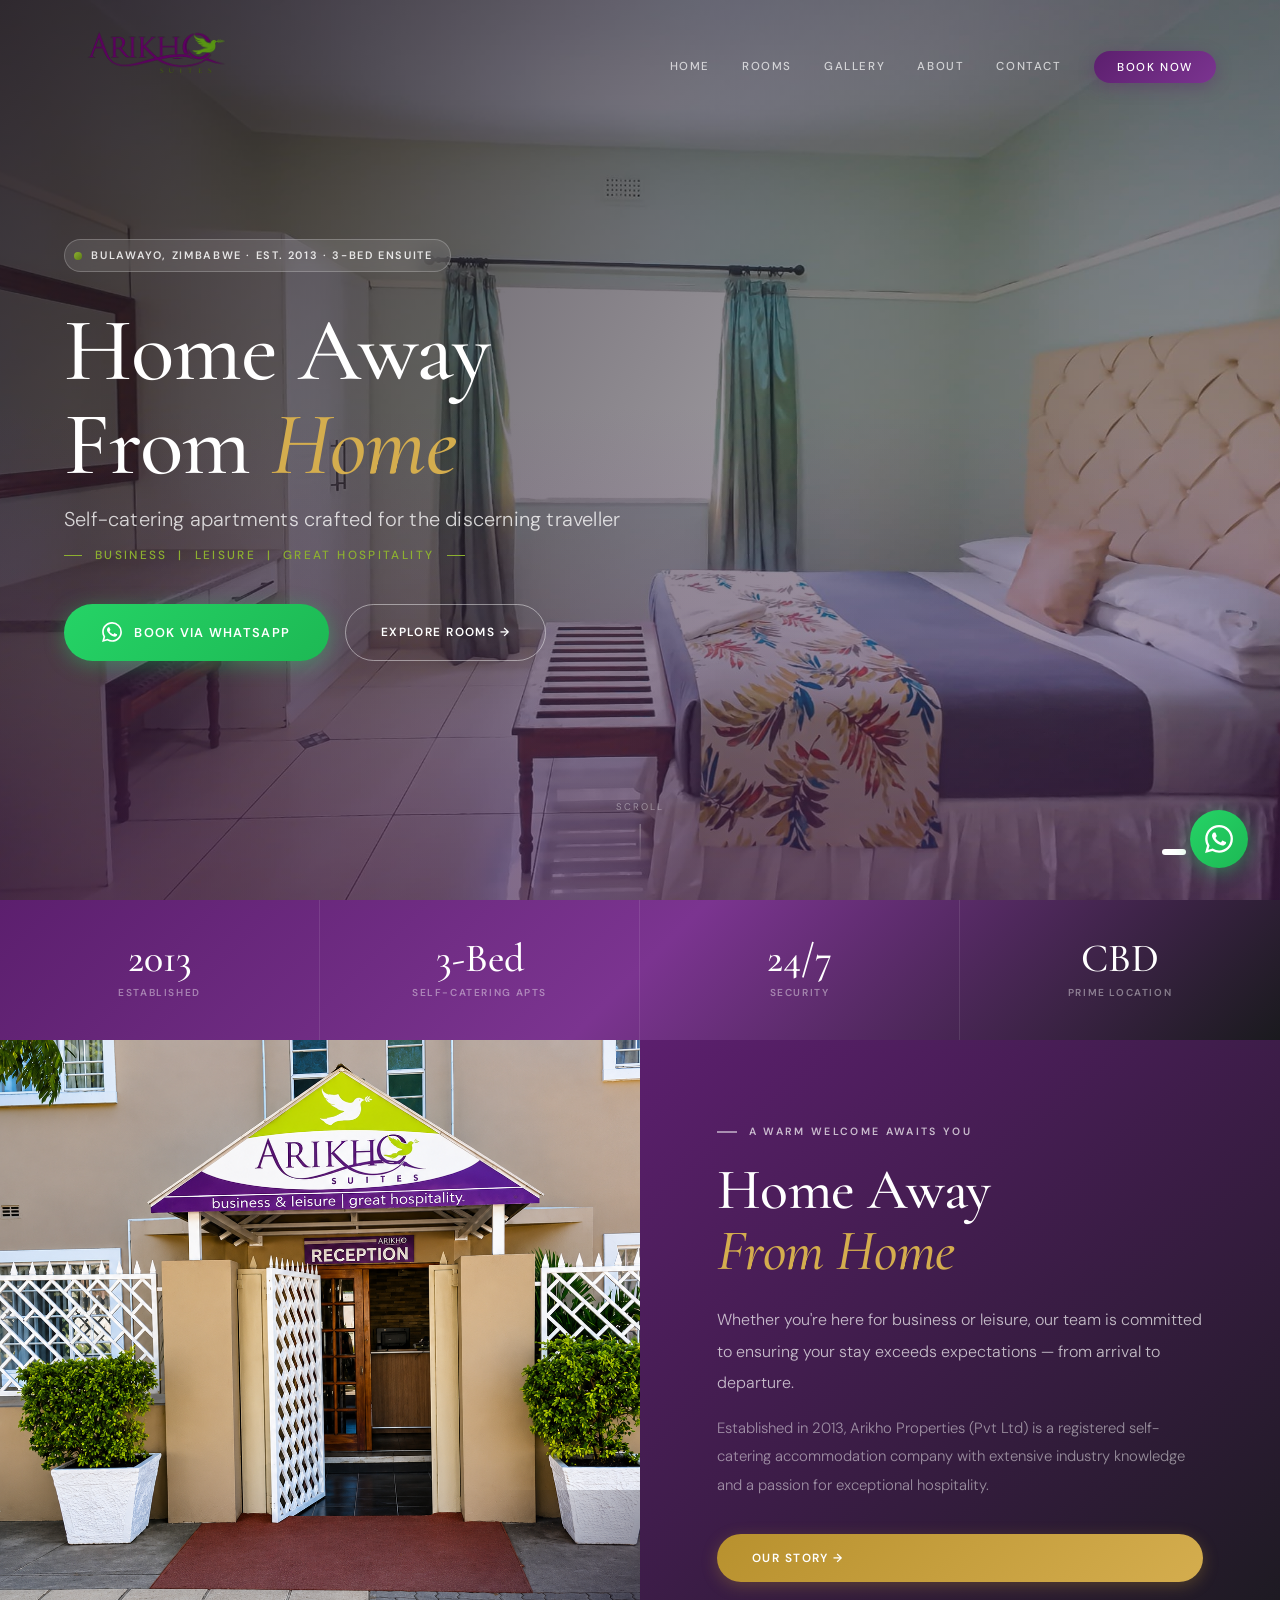
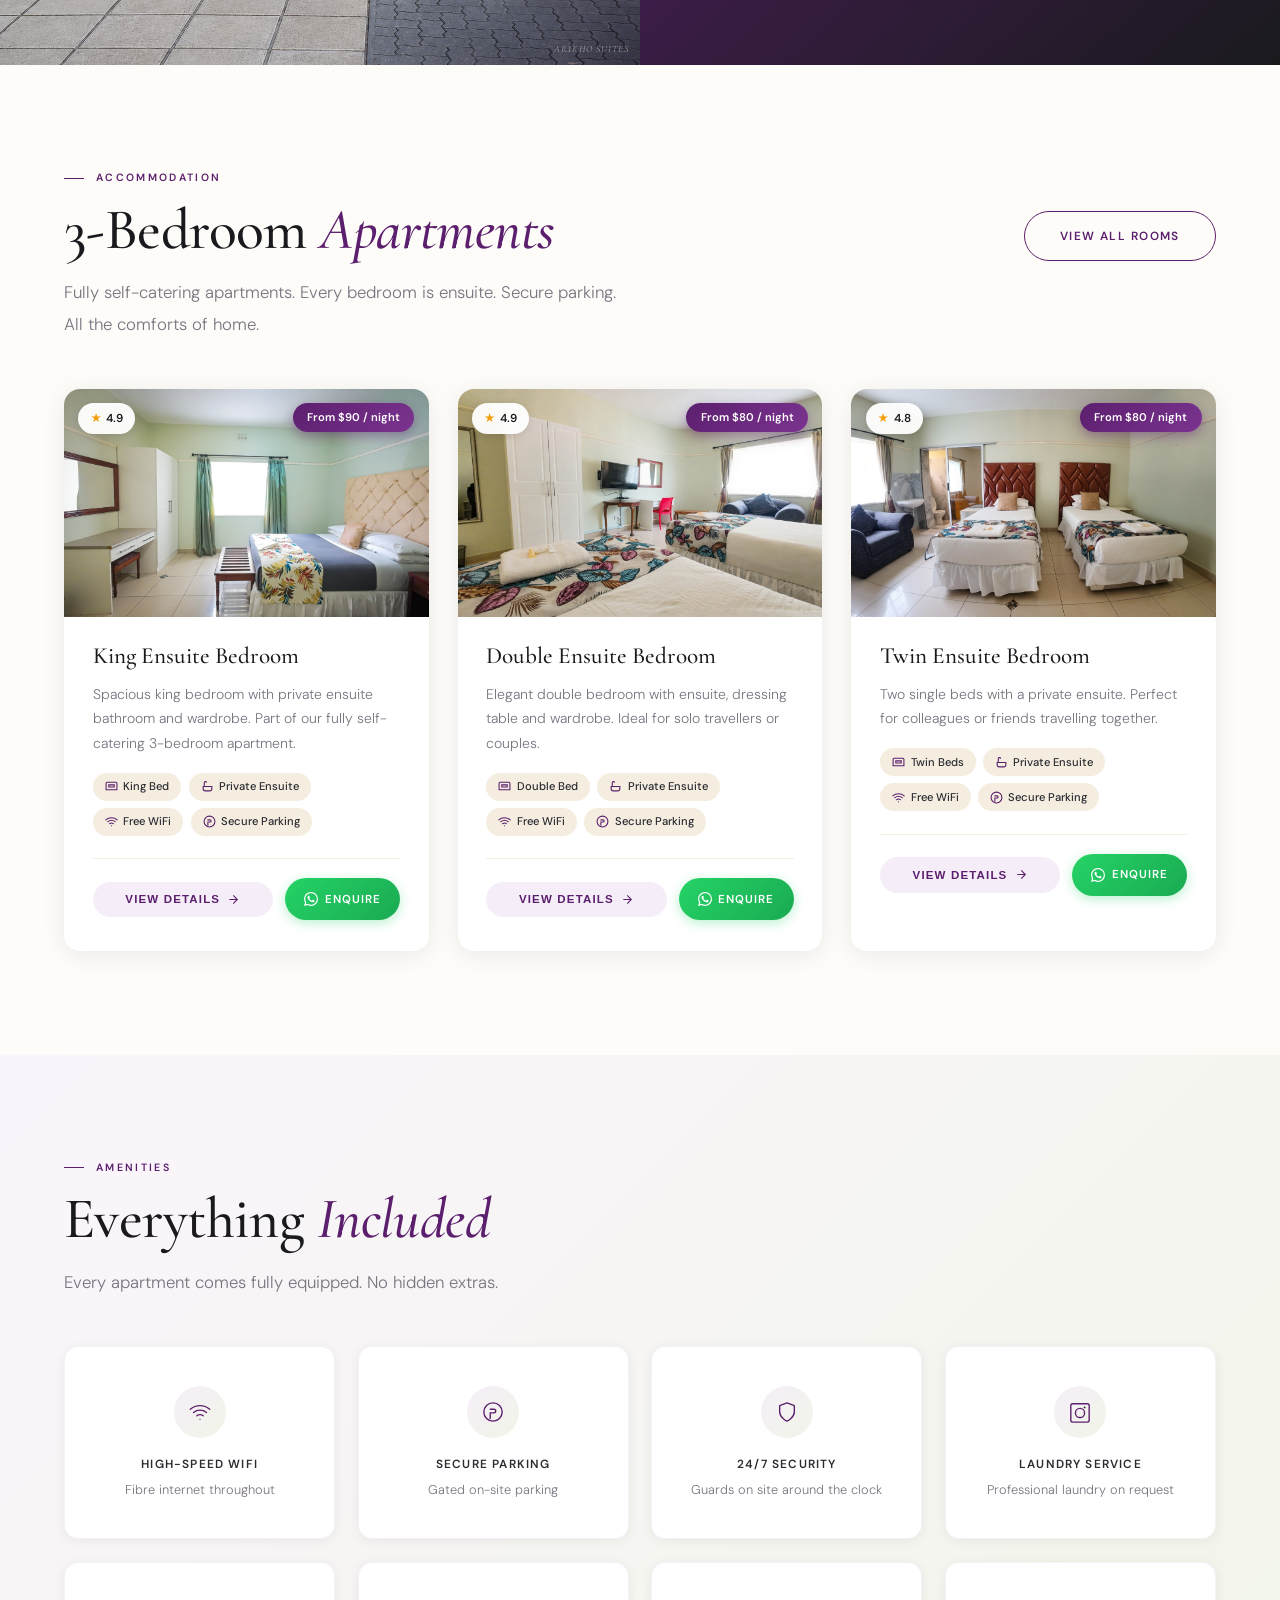
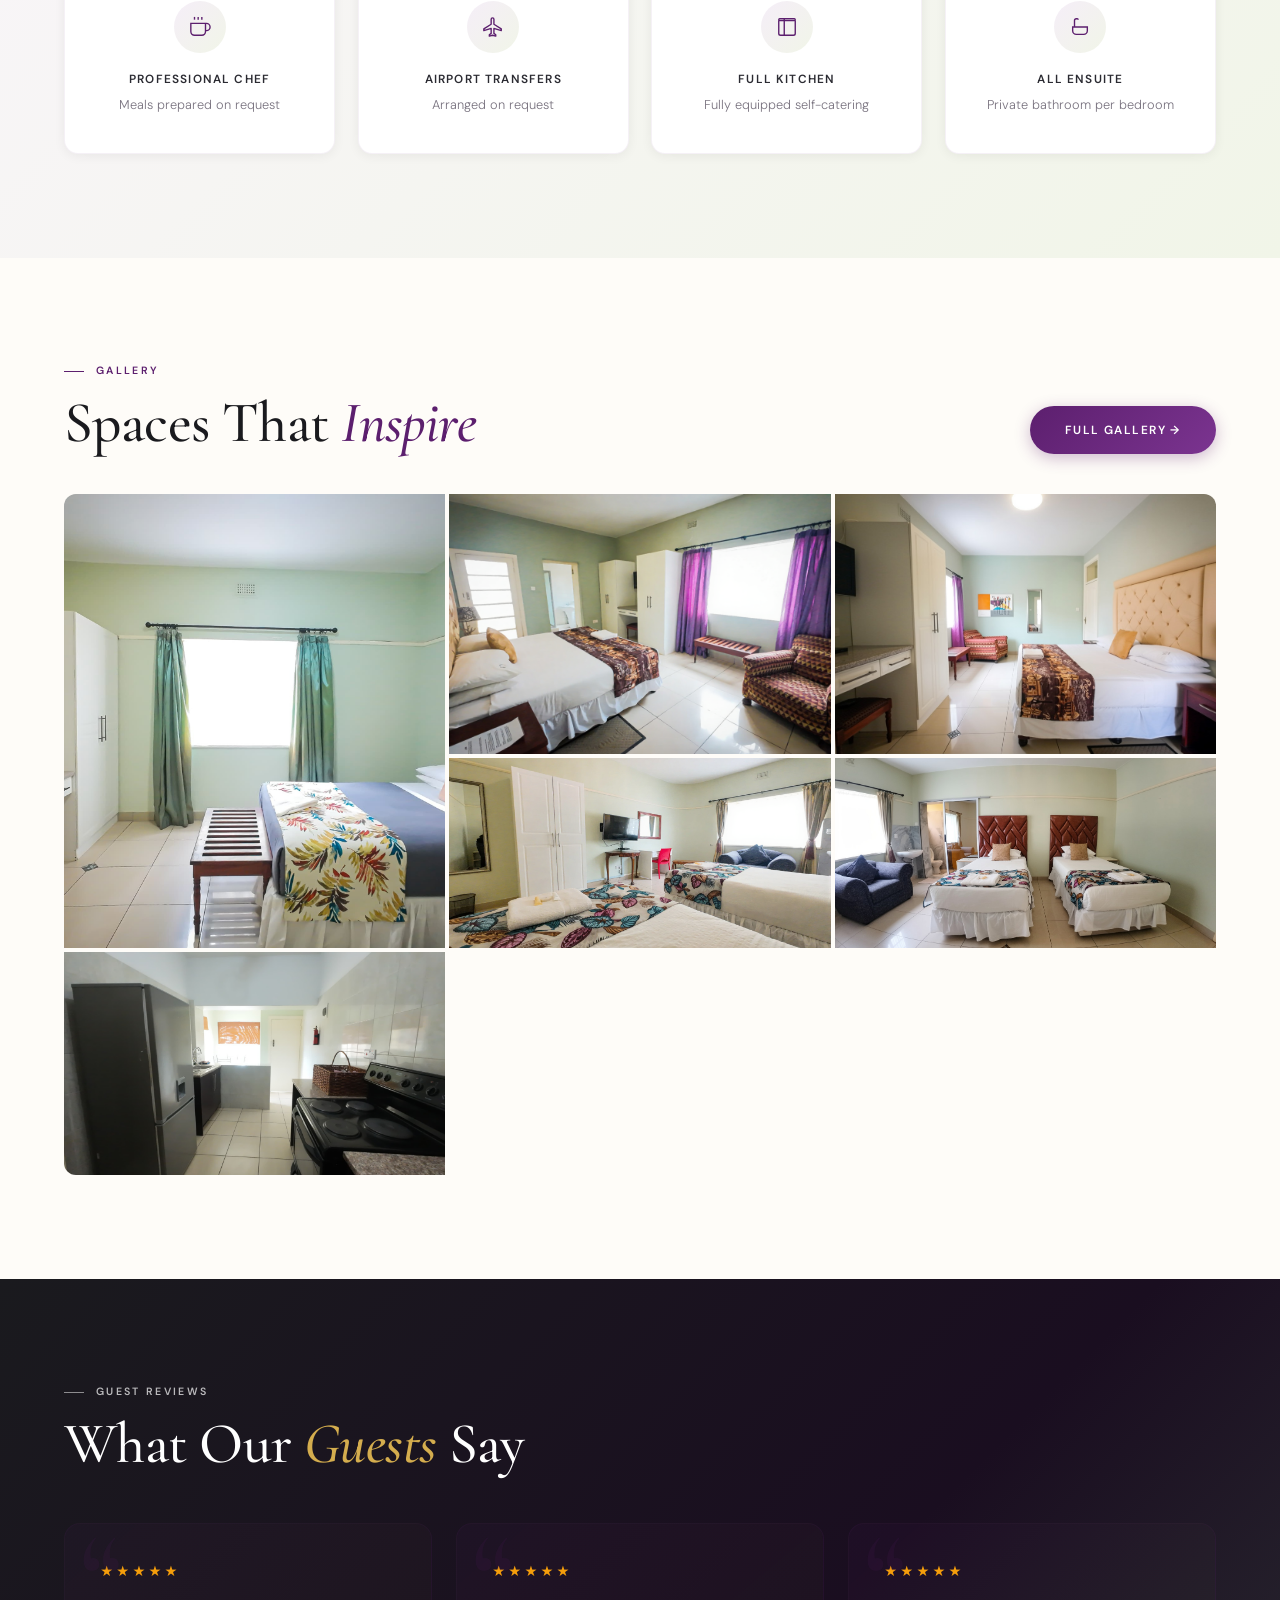
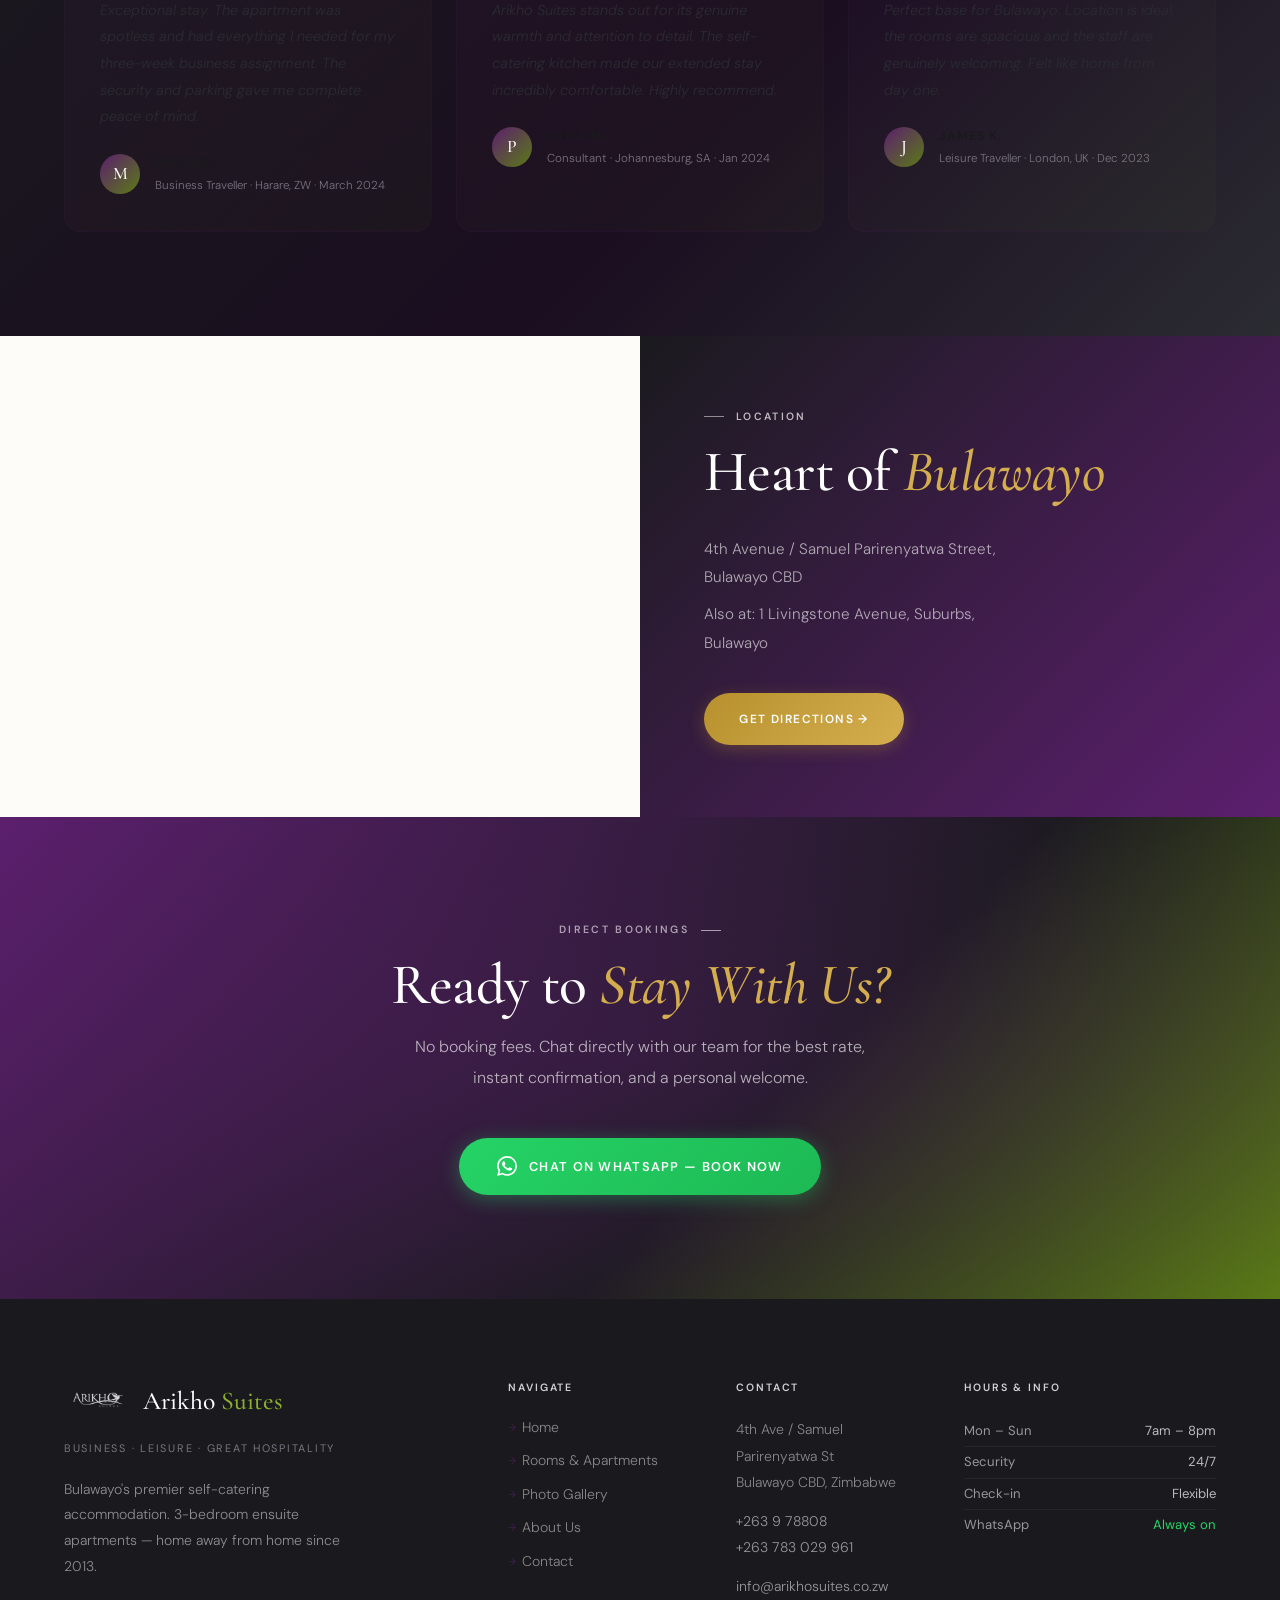
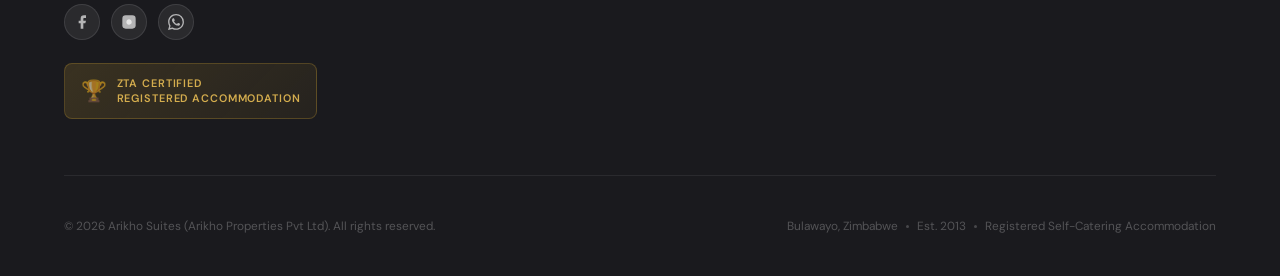
==== index.html @ edd5f312 "Add files via upload" ====
<!DOCTYPE html>
<html lang="en">
<head>
<meta charset="UTF-8">
<meta name="viewport" content="width=device-width, initial-scale=1.0">
<title>Arikho Suites | Business · Leisure · Great Hospitality | Bulawayo, Zimbabwe</title>
<meta name="description" content="Arikho Suites — Bulawayo's premier self-catering accommodation. 3-bedroom ensuite apartments with secure parking, WiFi and professional chef. Est. 2013. Home away from home.">
<meta property="og:title" content="Arikho Suites | Home Away From Home · Bulawayo">
<meta property="og:description" content="Premium 3-bedroom self-catering apartments in the heart of Bulawayo. Business or leisure — a warm welcome awaits you.">
<meta property="og:type" content="website">
<meta name="theme-color" content="#5C1F6E">
<meta name="apple-mobile-web-app-capable" content="yes">
<meta name="apple-mobile-web-app-status-bar-style" content="black-translucent">
<meta name="format-detection" content="telephone=yes">
<link rel="canonical" href="https://arikhosuites.co.zw/">
<meta name="robots" content="index, follow">
<meta name="geo.region" content="ZW-BU">
<meta name="geo.placename" content="Bulawayo">
<meta name="keywords" content="Arikho Suites, Bulawayo accommodation, self-catering apartments, Bulawayo CBD hotel, Zimbabwe lodging, 3-bedroom apartments Bulawayo">
<link rel="preload" as="image" href="images/hero-bedroom.jpeg">
<link rel="preconnect" href="https://fonts.googleapis.com">
<link rel="preconnect" href="https://fonts.gstatic.com" crossorigin>
<link href="https://fonts.googleapis.com/css2?family=Cormorant+Garamond:ital,wght@0,400;0,500;0,600;1,400;1,500&family=DM+Sans:wght@300;400;500;600&display=swap" rel="stylesheet">
<style>
/* ═══════════════════════════════════════════════════════════
   DESIGN TOKENS — Brand colours extracted from the Arikho logo
   Purple: deep royal purple #6B2D7A (logo wordmark)
   Olive: #6A8A1F (logo dove / SUITES text)
   ═══════════════════════════════════════════════════════════ */
:root {
  /* Brand purples */
  --plum:        #5C1F6E;
  --plum-mid:    #7B3490;
  --plum-light:  #9B56AB;
  --plum-soft:   #F5EEF8;
  --plum-faint:  #FAF5FC;

  /* Brand olives */
  --olive:       #5A7A16;
  --olive-mid:   #6E9420;
  --olive-light: #8DB030;
  --olive-soft:  #F1F5E8;

  /* Neutrals */
  --cream:       #FEFCF8;
  --sand:        #F4EDE0;
  --sand-deep:   #E8DBC8;
  --charcoal:    #1A1A1E;
  --charcoal-2:  #2B2B32;
  --stone:       #7A7480;
  --stone-light: #B8B0BC;
  --white:       #FFFFFF;

  /* Gold accent (secondary) */
  --gold:        #B8912E;
  --gold-light:  #D4AD4E;

  /* Typography */
  --serif:  'Cormorant Garamond', Georgia, serif;
  --sans:   'DM Sans', system-ui, sans-serif;

  /* Motion */
  --ease:     cubic-bezier(0.4,0,0.2,1);
  --ease-out: cubic-bezier(0,0,0.2,1);

  /* Shadows */
  --shadow-sm: 0 2px 8px rgba(92,31,110,.08);
  --shadow-md: 0 8px 32px rgba(92,31,110,.12);
  --shadow-lg: 0 20px 60px rgba(92,31,110,.18);
  --shadow-card: 0 4px 24px rgba(0,0,0,.08);
  --shadow-hover: 0 16px 48px rgba(92,31,110,.18);
}

*,*::before,*::after{box-sizing:border-box;margin:0;padding:0}
html{scroll-behavior:smooth;-webkit-text-size-adjust:100%}
body{font-family:var(--sans);background:var(--cream);color:var(--charcoal);line-height:1.7;overflow-x:hidden;-webkit-font-smoothing:antialiased}

/* ── PAGE ROUTER ───────────────────────────────────────── */
.page{display:none}
.page.active{display:block;animation:fadeUp .55s var(--ease) both}
@keyframes fadeUp{from{opacity:0;transform:translateY(16px)}to{opacity:1;transform:translateY(0)}}

/* ── REVEAL ────────────────────────────────────────────── */
.reveal{opacity:0;transform:translateY(24px);transition:opacity .75s var(--ease),transform .75s var(--ease)}
.reveal.vis{opacity:1;transform:translateY(0)}

/* ═══════════════════════════════════════════════════════
   NAVBAR
═══════════════════════════════════════════════════════ */
#nav{
  position:fixed;top:0;left:0;right:0;z-index:200;
  height:130px;display:flex;align-items:center;justify-content:space-between;
  padding:0 5vw;transition:background .35s var(--ease),box-shadow .35s;
}
#nav.solid{
  background:rgba(255,255,255,.96);
  backdrop-filter:blur(16px);
  -webkit-backdrop-filter:blur(16px);
  box-shadow:0 1px 0 rgba(92,31,110,.08),0 4px 20px rgba(0,0,0,.06);
}
#nav.dark-nav.solid{
  background:rgba(26,26,30,.97);
  backdrop-filter:blur(16px);
  -webkit-backdrop-filter:blur(16px);
}

.nav-brand{display:flex;align-items:center;gap:.65rem;cursor:pointer;text-decoration:none}
.nav-logo-img{height:120px;width:auto;object-fit:contain;display:block;transition:height .2s;margin-top:-18px}
@media(max-width:768px){.nav-logo-img{height:88px;margin-top:-12px}}
.nav-logo-txt{display:none}

.nav-links{display:flex;align-items:center;gap:2rem;list-style:none}
.nav-links a{
  font-size:.72rem;font-weight:500;letter-spacing:.14em;text-transform:uppercase;
  color:var(--charcoal-2);text-decoration:none;transition:color .2s;cursor:pointer;
  position:relative;padding-bottom:2px;
}
.nav-links a::after{
  content:'';position:absolute;bottom:-2px;left:0;right:0;height:1.5px;
  background:var(--plum);transform:scaleX(0);transition:transform .25s var(--ease);
}
.nav-links a:hover::after,.nav-links a.act::after{transform:scaleX(1)}
.nav-links a:hover,.nav-links a.act{color:var(--plum)}
#nav.dark-nav .nav-links a{color:rgba(255,255,255,.7)}
#nav.dark-nav .nav-links a:hover,#nav.dark-nav .nav-links a.act{color:var(--white)}
#nav.dark-nav .nav-links a::after{background:var(--gold-light)}

.nav-book{
  background:linear-gradient(135deg,var(--plum) 0%,var(--plum-mid) 100%);
  color:var(--white)!important;
  padding:.55rem 1.45rem!important;border-radius:50px!important;
  box-shadow:0 4px 16px rgba(92,31,110,.35);
  transition:box-shadow .2s,transform .2s!important;
}
.nav-book:hover{
  transform:translateY(-1px)!important;
  box-shadow:0 8px 24px rgba(92,31,110,.45)!important;
}
.nav-book::after{display:none!important}

.burger{display:none;flex-direction:column;gap:5px;background:none;border:none;cursor:pointer;padding:4px;transition:transform .2s}
.burger span{display:block;width:24px;height:1.5px;background:var(--charcoal);transition:all .3s}
#nav.dark-nav .burger span{background:var(--white)}
.burger.open span:nth-child(1){transform:translateY(6.5px) rotate(45deg)}
.burger.open span:nth-child(2){opacity:0;transform:scaleX(0)}
.burger.open span:nth-child(3){transform:translateY(-6.5px) rotate(-45deg)}

.mob-menu{
  position:fixed;top:130px;left:0;right:0;z-index:190;
  background:var(--white);border-top:1px solid var(--sand-deep);
  padding:1.8rem 5vw 2.4rem;display:none;flex-direction:column;gap:0;
  box-shadow:0 24px 48px rgba(0,0,0,.14);
}
.mob-menu.open{display:flex}
.mob-menu a{
  font-size:.9rem;font-weight:500;letter-spacing:.08em;text-transform:uppercase;
  color:var(--charcoal);text-decoration:none;cursor:pointer;
  padding:1.1rem 0;border-bottom:1px solid var(--sand);
  transition:color .2s;
}
.mob-menu a:hover{color:var(--plum)}
.mob-menu a:last-child{border-bottom:none;color:#25D366;margin-top:.4rem}

/* ═══════════════════════════════════════════════════════
   TYPOGRAPHY
═══════════════════════════════════════════════════════ */
.eyebrow{
  display:flex;align-items:center;gap:.75rem;
  font-size:.66rem;font-weight:600;letter-spacing:.22em;text-transform:uppercase;color:var(--plum);
}
.eyebrow::before{content:'';display:block;width:20px;height:1.5px;background:var(--plum);flex-shrink:0}
.eyebrow.olive{color:var(--olive);}.eyebrow.olive::before{background:var(--olive)}
.eyebrow.gold{color:var(--gold);}.eyebrow.gold::before{background:var(--gold)}
.eyebrow.light{color:rgba(255,255,255,.7)}.eyebrow.light::before{background:rgba(255,255,255,.5)}
.eyebrow.center{justify-content:center}.eyebrow.center::before{display:none}
.eyebrow.center::after{content:'';display:block;width:20px;height:1.5px;background:currentColor;flex-shrink:0}

h2.display{
  font-family:var(--serif);font-size:clamp(2.3rem,4.5vw,3.8rem);
  font-weight:500;line-height:1.06;color:var(--charcoal);letter-spacing:-.01em;
}
h2.display em{font-style:italic;color:var(--plum)}
h2.display.light{color:var(--white)}
h2.display.light em{color:var(--gold-light)}
h3.heading{font-family:var(--serif);font-size:1.65rem;font-weight:500;color:var(--charcoal);line-height:1.2}

.body-lg{font-size:1.05rem;font-weight:300;line-height:1.9;color:var(--stone)}
.body-sm{font-size:.9rem;font-weight:300;line-height:1.85;color:var(--stone)}

/* ═══════════════════════════════════════════════════════
   BUTTONS
═══════════════════════════════════════════════════════ */
.btn{
  display:inline-flex;align-items:center;gap:.6rem;
  font-family:var(--sans);font-size:.74rem;font-weight:600;
  letter-spacing:.12em;text-transform:uppercase;text-decoration:none;
  border-radius:50px;cursor:pointer;border:none;transition:all .25s var(--ease);
}
.btn-plum{
  background:linear-gradient(135deg,var(--plum) 0%,var(--plum-mid) 100%);
  color:var(--white);padding:1rem 2.2rem;
  box-shadow:0 4px 16px rgba(92,31,110,.3);
}
.btn-plum:hover{transform:translateY(-2px);box-shadow:0 10px 28px rgba(92,31,110,.42)}

.btn-olive{
  background:linear-gradient(135deg,var(--olive) 0%,var(--olive-mid) 100%);
  color:var(--white);padding:1rem 2.2rem;
  box-shadow:0 4px 16px rgba(90,122,22,.3);
}
.btn-olive:hover{transform:translateY(-2px);box-shadow:0 10px 28px rgba(90,122,22,.42)}

.btn-gold{
  background:linear-gradient(135deg,var(--gold) 0%,var(--gold-light) 100%);
  color:var(--white);padding:1rem 2.2rem;
  box-shadow:0 4px 16px rgba(184,145,46,.3);
}
.btn-gold:hover{transform:translateY(-2px);box-shadow:0 10px 28px rgba(184,145,46,.45)}

.btn-outline-white{
  background:transparent;color:var(--white);padding:1rem 2.2rem;
  border:1.5px solid rgba(255,255,255,.45);
}
.btn-outline-white:hover{background:rgba(255,255,255,.12);border-color:rgba(255,255,255,.75)}

.btn-outline-plum{
  background:transparent;color:var(--plum);padding:1rem 2.2rem;
  border:1.5px solid var(--plum);
}
.btn-outline-plum:hover{background:var(--plum);color:var(--white)}

.btn-sand{background:var(--sand);color:var(--plum);padding:1rem 2.2rem}
.btn-sand:hover{background:var(--sand-deep);transform:translateY(-1px)}

.btn-wa{
  display:inline-flex;align-items:center;gap:.75rem;
  background:linear-gradient(135deg,#25D366 0%,#1DB954 100%);
  color:var(--white);padding:1.1rem 2.4rem;
  font-family:var(--sans);font-size:.8rem;font-weight:600;letter-spacing:.1em;
  text-transform:uppercase;text-decoration:none;border-radius:50px;border:none;cursor:pointer;
  box-shadow:0 4px 20px rgba(37,211,102,.38);transition:all .25s;
}
.btn-wa:hover{transform:translateY(-2px);box-shadow:0 10px 32px rgba(37,211,102,.52)}
.btn-wa svg{width:20px;height:20px;fill:white;flex-shrink:0}

/* ═══════════════════════════════════════════════════════
   HERO
═══════════════════════════════════════════════════════ */
.hero{position:relative;min-height:100svh;display:flex;align-items:center;overflow:hidden}
.hero-slides{position:absolute;inset:0}
.hero-slide{
  position:absolute;inset:0;background-size:cover;background-position:center;
  opacity:0;transition:opacity 1.6s ease;
}
.hero-slide.on{opacity:1}
.hero-grad{
  position:absolute;inset:0;
  background:linear-gradient(120deg,rgba(26,18,30,.82) 0%,rgba(26,18,30,.45) 55%,rgba(42,26,50,.3) 100%);
}
/* Subtle purple tint at bottom */
.hero-grad::after{
  content:'';position:absolute;inset:0;
  background:linear-gradient(to top,rgba(92,31,110,.35) 0%,transparent 55%);
}
.hero-content{position:relative;z-index:2;padding:0 5vw;max-width:820px}

.hero-badge{
  display:inline-flex;align-items:center;gap:.6rem;
  background:rgba(255,255,255,.1);backdrop-filter:blur(12px);
  border:1px solid rgba(255,255,255,.22);border-radius:50px;
  padding:.4rem 1.1rem .4rem .55rem;margin-bottom:2rem;
}
.hero-badge-dot{
  width:8px;height:8px;
  background:linear-gradient(135deg,var(--olive-light),var(--olive));
  border-radius:50%;flex-shrink:0;animation:dotPulse 2.4s ease-in-out infinite;
}
@keyframes dotPulse{0%,100%{opacity:1}50%{opacity:.5}}
.hero-badge span{font-size:.68rem;font-weight:600;letter-spacing:.15em;text-transform:uppercase;color:rgba(255,255,255,.85)}

.hero h1{
  font-family:var(--serif);font-size:clamp(3rem,7vw,5.8rem);
  font-weight:500;line-height:1.04;color:var(--white);margin-bottom:.7rem;
  letter-spacing:-.01em;
}
.hero h1 em{font-style:italic;color:var(--gold-light)}
.hero-sub{
  font-size:clamp(1rem,1.9vw,1.25rem);font-weight:300;
  color:rgba(255,255,255,.78);margin-bottom:.6rem;letter-spacing:.01em;
}
.hero-tagline{
  font-size:.74rem;font-weight:500;letter-spacing:.2em;text-transform:uppercase;
  color:var(--olive-light);margin-bottom:2.4rem;display:flex;align-items:center;gap:.8rem;
}
.hero-tagline::before,.hero-tagline::after{content:'';display:block;width:18px;height:1px;background:var(--olive-light)}
.hero-actions{display:flex;flex-wrap:wrap;gap:1rem}

.hero-scroll{
  position:absolute;bottom:2.4rem;left:50%;transform:translateX(-50%);
  z-index:2;display:flex;flex-direction:column;align-items:center;gap:.5rem;
  color:rgba(255,255,255,.4);font-size:.6rem;letter-spacing:.22em;text-transform:uppercase;
  animation:scrollPulse 2.4s ease-in-out infinite;
}
.hero-scroll::after{content:'';display:block;width:1px;height:38px;background:linear-gradient(to bottom,rgba(255,255,255,.4),transparent)}
@keyframes scrollPulse{0%,100%{transform:translateX(-50%) translateY(0)}50%{transform:translateX(-50%) translateY(8px)}}

.hero-dots{position:absolute;bottom:2.8rem;right:5vw;z-index:2;display:flex;gap:.55rem}
.hero-dot{width:6px;height:6px;border-radius:3px;background:rgba(255,255,255,.3);cursor:pointer;transition:all .35s}
.hero-dot.on{background:var(--white);width:24px}

/* ═══════════════════════════════════════════════════════
   SECTIONS
═══════════════════════════════════════════════════════ */
.sec{padding:6.5rem 5vw}
.sec-sm{padding:4.5rem 5vw}
.sec-xs{padding:3rem 5vw}

/* ── STATS STRIP ────────────────────────────────────── */
.stats-row{
  background:linear-gradient(135deg,var(--plum) 0%,var(--plum-mid) 50%,var(--charcoal) 100%);
  display:grid;grid-template-columns:repeat(4,1fr);
}
.stat{padding:2.4rem 1.5rem;text-align:center;border-right:1px solid rgba(255,255,255,.1)}
.stat:last-child{border-right:none}
.stat-n{font-family:var(--serif);font-size:2.5rem;font-weight:500;color:var(--white);line-height:1;margin-bottom:.35rem}
.stat-l{font-size:.63rem;font-weight:600;letter-spacing:.16em;text-transform:uppercase;color:rgba(255,255,255,.42)}
@media(max-width:600px){.stats-row{grid-template-columns:repeat(2,1fr)}.stat:nth-child(2){border-right:none}}

/* ── SPLIT LAYOUT ───────────────────────────────────── */
.split{display:grid;grid-template-columns:1fr 1fr;min-height:560px}
.split-img{position:relative;overflow:hidden;min-height:380px}
.split-img img{width:100%;height:100%;object-fit:cover;display:block}
.split-body{display:flex;flex-direction:column;justify-content:center;padding:5rem 6vw}
.split.rev .split-img{order:2}.split.rev .split-body{order:1}
@media(max-width:860px){
  .split{grid-template-columns:1fr}
  .split.rev .split-img{order:1}.split.rev .split-body{order:2}
  .split-body{padding:4rem 5vw}
}

/* ── IMAGE WRAP ─────────────────────────────────────── */
.img-wrap{position:relative;overflow:hidden;display:block}
.img-wrap img{width:100%;height:100%;object-fit:cover;display:block;transition:transform .7s var(--ease)}
.img-wrap:hover img{transform:scale(1.04)}
.img-brand{
  position:absolute;bottom:0;right:0;
  width:55%;height:28%;
  background:linear-gradient(135deg,transparent 40%,rgba(26,18,30,.65) 100%);
  pointer-events:none;display:flex;align-items:flex-end;justify-content:flex-end;
  padding:.5rem .7rem;
}
.img-brand-txt{font-family:var(--serif);font-size:.6rem;font-weight:400;color:rgba(255,255,255,.5);letter-spacing:.1em;text-transform:uppercase;font-style:italic}

/* ═══════════════════════════════════════════════════════
   ROOM CARDS  (Sethule-inspired)
═══════════════════════════════════════════════════════ */
.rooms-grid{display:grid;grid-template-columns:repeat(auto-fill,minmax(340px,1fr));gap:1.8rem;margin-top:3rem}
.room-card{
  background:var(--white);border-radius:1rem;overflow:hidden;
  box-shadow:var(--shadow-card);cursor:pointer;
  transition:transform .35s var(--ease),box-shadow .35s var(--ease);
}
.room-card:hover{transform:translateY(-6px);box-shadow:var(--shadow-hover)}

.room-card-img{
  aspect-ratio:16/10;overflow:hidden;position:relative;
}
.room-card-img img{
  width:100%;height:100%;object-fit:cover;display:block;
  transition:transform .65s var(--ease);
}
.room-card:hover .room-card-img img{transform:scale(1.07)}

/* Rating badge */
.room-rating{
  position:absolute;top:.9rem;left:.9rem;z-index:2;
  background:rgba(255,255,255,.95);backdrop-filter:blur(8px);
  border-radius:50px;padding:.28rem .75rem;
  display:flex;align-items:center;gap:.3rem;
  font-size:.72rem;font-weight:600;color:var(--charcoal);
  box-shadow:0 2px 10px rgba(0,0,0,.12);
}
.room-rating .star{color:#F59E0B;font-size:.78rem}

/* Price badge */
.room-price-badge{
  position:absolute;top:.9rem;right:.9rem;z-index:2;
  background:linear-gradient(135deg,var(--plum) 0%,var(--plum-mid) 100%);
  border-radius:50px;padding:.3rem .9rem;
  font-size:.7rem;font-weight:600;color:var(--white);
  box-shadow:0 4px 12px rgba(92,31,110,.4);
  white-space:nowrap;
}

.room-card-body{padding:1.6rem 1.8rem 1.9rem}

.room-card-header{display:flex;align-items:flex-start;justify-content:space-between;gap:.75rem;margin-bottom:.7rem}
.room-card-name{font-family:var(--serif);font-size:1.45rem;font-weight:500;color:var(--charcoal);line-height:1.2}
.room-price-inline{
  flex-shrink:0;
  font-size:.78rem;font-weight:600;color:var(--plum);
  background:var(--plum-soft);
  padding:.25rem .7rem;border-radius:50px;white-space:nowrap;margin-top:.2rem;
}

.room-card-desc{font-size:.875rem;color:var(--stone);line-height:1.75;margin-bottom:1.1rem;font-weight:300}

/* Feature pills with icon */
.room-features{display:flex;flex-wrap:wrap;gap:.45rem;margin-bottom:1.4rem}
.room-feat{
  display:flex;align-items:center;gap:.35rem;
  font-size:.7rem;font-weight:500;color:var(--charcoal-2);
  background:var(--sand);border-radius:50px;
  padding:.28rem .75rem;
}
.room-feat svg{width:13px;height:13px;stroke:var(--plum);fill:none;stroke-width:2;stroke-linecap:round;flex-shrink:0}

/* Divider */
.room-card-divider{height:1px;background:var(--sand);margin-bottom:1.2rem}

/* CTAs */
.room-ctas{display:flex;align-items:center;gap:.75rem;flex-wrap:wrap}
.room-view-btn{
  flex:1;min-width:110px;
  display:flex;align-items:center;justify-content:center;gap:.45rem;
  font-size:.72rem;font-weight:600;letter-spacing:.1em;text-transform:uppercase;
  color:var(--plum);background:var(--plum-soft);
  padding:.7rem 1.2rem;border-radius:50px;
  text-decoration:none;cursor:pointer;border:none;
  transition:background .2s,transform .2s;
}
.room-view-btn:hover{background:var(--plum);color:var(--white);transform:translateY(-1px)}
.room-view-btn svg{width:13px;height:13px;fill:none;stroke:currentColor;stroke-width:2;stroke-linecap:round}

.room-wa-btn{
  display:flex;align-items:center;justify-content:center;gap:.4rem;
  font-size:.72rem;font-weight:600;letter-spacing:.09em;text-transform:uppercase;
  color:var(--white);background:linear-gradient(135deg,#25D366,#1aaa52);
  padding:.7rem 1.2rem;border-radius:50px;border:none;text-decoration:none;cursor:pointer;
  box-shadow:0 3px 12px rgba(37,211,102,.32);
  transition:all .22s;white-space:nowrap;
}
.room-wa-btn:hover{transform:translateY(-1px);box-shadow:0 6px 20px rgba(37,211,102,.45)}
.room-wa-btn svg{width:14px;height:14px;fill:white;flex-shrink:0}

/* ═══════════════════════════════════════════════════════
   FACILITIES GRID
═══════════════════════════════════════════════════════ */
.fac-grid{
  display:grid;
  grid-template-columns:repeat(4,1fr);
  gap:1.4rem;
  margin-top:3rem;
}
@media(max-width:1024px){.fac-grid{grid-template-columns:repeat(4,1fr)}}
@media(max-width:860px){.fac-grid{grid-template-columns:repeat(2,1fr)}}
@media(max-width:480px){.fac-grid{grid-template-columns:repeat(2,1fr)}}
.fac-card{
  background:var(--white);border-radius:.875rem;
  padding:2.4rem 1.8rem;text-align:center;
  box-shadow:0 2px 12px rgba(0,0,0,.06);
  transition:transform .3s var(--ease),box-shadow .3s var(--ease);
  border:1px solid rgba(92,31,110,.06);
  display:flex;flex-direction:column;align-items:center;
}
.fac-card:hover{transform:translateY(-5px);box-shadow:0 12px 36px rgba(92,31,110,.13)}
.fac-icon{
  width:52px;height:52px;
  background:linear-gradient(135deg,var(--plum-soft) 0%,var(--olive-soft) 100%);
  border-radius:50%;display:flex;align-items:center;justify-content:center;
  margin:0 auto 1rem;
}
.fac-icon svg{width:22px;height:22px;stroke:var(--plum);fill:none;stroke-width:1.5}
.fac-name{font-size:.74rem;font-weight:600;letter-spacing:.1em;text-transform:uppercase;color:var(--charcoal-2);margin-bottom:.3rem}
.fac-desc{font-size:.8rem;color:var(--stone);font-weight:300;line-height:1.65}

/* ═══════════════════════════════════════════════════════
   TESTIMONIALS
═══════════════════════════════════════════════════════ */
.testi-grid{display:grid;grid-template-columns:repeat(auto-fill,minmax(300px,1fr));gap:1.5rem;margin-top:3rem}
.testi-card{
  border-radius:1rem;padding:2.2rem;
  position:relative;overflow:hidden;
  /* Subtle gradient inspired by brand */
  background:linear-gradient(140deg,rgba(92,31,110,.08) 0%,rgba(90,122,22,.06) 100%);
  border:1px solid rgba(92,31,110,.1);
  transition:transform .3s,box-shadow .3s;
}
.testi-card:hover{transform:translateY(-4px);box-shadow:0 12px 36px rgba(92,31,110,.12)}
.testi-card::before{
  content:'\201C';
  position:absolute;top:-.4rem;left:1rem;
  font-family:var(--serif);font-size:7rem;font-weight:700;
  color:var(--plum);opacity:.12;line-height:1;pointer-events:none;
}
.testi-stars{display:flex;gap:.2rem;margin-bottom:.8rem}
.testi-stars span{color:#F59E0B;font-size:.9rem}
.testi-text{
  font-size:.9rem;color:var(--charcoal-2);line-height:1.85;font-weight:300;
  margin-bottom:1.4rem;font-style:italic;position:relative;z-index:1;
}
.testi-footer{display:flex;align-items:center;gap:.9rem}
.testi-avatar{
  width:40px;height:40px;border-radius:50%;flex-shrink:0;
  background:linear-gradient(135deg,var(--plum) 0%,var(--olive) 100%);
  display:flex;align-items:center;justify-content:center;
  font-family:var(--serif);font-size:1.1rem;font-weight:500;color:var(--white);
}
.testi-name{font-size:.78rem;font-weight:600;letter-spacing:.08em;text-transform:uppercase;color:var(--charcoal)}
.testi-detail{font-size:.72rem;color:var(--stone);font-weight:300;margin-top:.15rem}

/* ═══════════════════════════════════════════════════════
   GALLERY PREVIEW
═══════════════════════════════════════════════════════ */
.gal-preview{display:grid;grid-template-columns:repeat(3,1fr);grid-template-rows:260px 190px;gap:4px;margin-top:2.5rem;border-radius:.75rem;overflow:hidden}
.gal-preview-item{position:relative;overflow:hidden;cursor:pointer}
.gal-preview-item:first-child{grid-row:span 2}
.gal-preview-item img{width:100%;height:100%;object-fit:cover;transition:transform .6s var(--ease)}
.gal-preview-item:hover img{transform:scale(1.07)}
.gal-over{
  position:absolute;inset:0;
  background:linear-gradient(to top,rgba(92,31,110,.65) 0%,transparent 55%);
  opacity:0;transition:opacity .35s;
  display:flex;align-items:flex-end;justify-content:center;padding-bottom:1.2rem;
}
.gal-preview-item:hover .gal-over{opacity:1}
.gal-over-icon{
  width:40px;height:40px;border-radius:50%;
  background:rgba(255,255,255,.2);backdrop-filter:blur(8px);
  border:1px solid rgba(255,255,255,.4);
  display:flex;align-items:center;justify-content:center;
}
.gal-over-icon svg{width:18px;height:18px;stroke:white;fill:none;stroke-width:1.8;stroke-linecap:round}
@media(max-width:600px){
  .gal-preview{grid-template-columns:1fr 1fr;grid-template-rows:repeat(3,150px)}
  .gal-preview-item:first-child{grid-row:span 1}
}

/* ── WA CTA SECTION ─────────────────────────────────── */
.wa-sec{
  background:linear-gradient(135deg,var(--plum) 0%,var(--charcoal) 60%,var(--olive) 100%);
  padding:6.5rem 5vw;text-align:center;position:relative;overflow:hidden;
}
.wa-sec::before{
  content:'';position:absolute;inset:0;
  background:radial-gradient(ellipse 70% 70% at 50% 50%,rgba(92,31,110,.3),transparent);
  pointer-events:none;
}
.wa-sec h2{margin-bottom:1rem;position:relative;z-index:1}
.wa-sec p{color:rgba(255,255,255,.65);max-width:480px;margin:0 auto 2.8rem;font-weight:300;font-size:1rem;line-height:1.9;position:relative;z-index:1}
.wa-sec .btn-wa{position:relative;z-index:1}

/* ── FLOATING WA ─────────────────────────────────────── */
.wa-float{
  position:fixed;bottom:2rem;right:2rem;z-index:150;
  width:58px;height:58px;
  background:linear-gradient(135deg,#25D366,#1DB954);
  border-radius:50%;display:flex;align-items:center;justify-content:center;
  text-decoration:none;box-shadow:0 4px 20px rgba(37,211,102,.45);
  animation:waPulse 2.8s ease-in-out infinite;transition:transform .2s;
}
.wa-float:hover{transform:scale(1.1)}
.wa-float svg{width:28px;height:28px;fill:white}
@keyframes waPulse{
  0%,100%{box-shadow:0 4px 20px rgba(37,211,102,.45)}
  50%{box-shadow:0 4px 36px rgba(37,211,102,.7),0 0 0 10px rgba(37,211,102,.07)}
}

/* ── BREADCRUMB ─────────────────────────────────────── */
.breadcrumb{
  background:var(--plum-faint);border-bottom:1px solid rgba(92,31,110,.08);
  padding:.9rem 5vw;font-size:.76rem;color:var(--stone);
  display:flex;align-items:center;gap:.5rem;
}
.breadcrumb a{color:var(--plum);cursor:pointer;text-decoration:none;font-weight:500}
.breadcrumb a:hover{text-decoration:underline}

/* ── PAGE HERO ──────────────────────────────────────── */
.pg-hero{
  height:56svh;min-height:360px;position:relative;
  display:flex;align-items:flex-end;padding:0 5vw 4rem;overflow:hidden;
}
.pg-hero img{position:absolute;inset:0;width:100%;height:100%;object-fit:cover}
.pg-hero-grad{
  position:absolute;inset:0;
  background:linear-gradient(to top,rgba(26,18,30,.85) 0%,rgba(92,31,110,.2) 55%,transparent 100%);
}
.pg-hero-content{position:relative;z-index:1}

/* ── LOCATION SPLIT ─────────────────────────────────── */
.loc-split{display:grid;grid-template-columns:1fr 1fr;min-height:440px}
.loc-map iframe{width:100%;height:100%;min-height:440px;border:none}
.loc-info{
  background:linear-gradient(135deg,var(--charcoal) 0%,var(--plum) 100%);
  padding:4.5rem 5vw;display:flex;flex-direction:column;justify-content:center;
}
.loc-info h2{margin-bottom:.9rem}
.loc-info p{color:rgba(255,255,255,.62);font-weight:300;font-size:.95rem;line-height:1.9;max-width:330px}
@media(max-width:768px){.loc-split{grid-template-columns:1fr}.loc-map iframe{min-height:280px}}

/* ── MASONRY GALLERY ────────────────────────────────── */
.masonry{columns:3;column-gap:5px}
@media(max-width:768px){.masonry{columns:2}}
@media(max-width:460px){.masonry{columns:1}}
.masonry-item{break-inside:avoid;margin-bottom:5px;position:relative;overflow:hidden;cursor:pointer;border-radius:.5rem}
.masonry-item img{width:100%;display:block;transition:transform .55s var(--ease)}
.masonry-item:hover img{transform:scale(1.05)}
.masonry-overlay{
  position:absolute;inset:0;
  background:linear-gradient(to top,rgba(92,31,110,0),transparent);
  transition:background .35s;display:flex;align-items:center;justify-content:center;
}
.masonry-item:hover .masonry-overlay{background:rgba(92,31,110,.3)}
.masonry-overlay svg{width:28px;height:28px;stroke:white;fill:none;stroke-width:1.5;opacity:0;transition:opacity .3s;stroke-linecap:round}
.masonry-item:hover .masonry-overlay svg{opacity:1}

/* ── LIGHTBOX ───────────────────────────────────────── */
.lb{position:fixed;inset:0;background:rgba(0,0,0,.97);z-index:999;display:none;align-items:center;justify-content:center;padding:1rem}
.lb.open{display:flex}
.lb-close{position:absolute;top:1.5rem;right:1.5rem;background:rgba(255,255,255,.1);border:1px solid rgba(255,255,255,.15);color:rgba(255,255,255,.7);font-size:1.6rem;cursor:pointer;line-height:1;border-radius:50%;width:44px;height:44px;display:flex;align-items:center;justify-content:center;transition:all .2s}
.lb-close:hover{background:rgba(255,255,255,.2);color:var(--white)}
.lb img{max-width:90vw;max-height:88svh;object-fit:contain;border-radius:.5rem}
.lb-arrow{
  position:absolute;top:50%;transform:translateY(-50%);
  background:rgba(255,255,255,.1);border:1px solid rgba(255,255,255,.18);
  color:var(--white);font-size:1.5rem;padding:.7rem 1.1rem;cursor:pointer;
  border-radius:.5rem;transition:background .2s;
}
.lb-arrow:hover{background:rgba(255,255,255,.22)}
.lb-prev{left:1rem}.lb-next{right:1rem}
.lb-cap{position:absolute;bottom:1.5rem;left:50%;transform:translateX(-50%);color:rgba(255,255,255,.4);font-size:.7rem;letter-spacing:.14em;text-transform:uppercase;white-space:nowrap}

/* ── ROOM DETAIL ────────────────────────────────────── */
.room-detail-hero{
  display:grid;grid-template-columns:3fr 2fr;grid-template-rows:290px 210px;gap:4px;
  border-radius:.875rem;overflow:hidden;
}
.room-detail-hero .main{grid-row:span 2;position:relative}
.room-detail-hero .sub{position:relative}
.room-detail-hero img{width:100%;height:100%;object-fit:cover;display:block}
@media(max-width:700px){
  .room-detail-hero{grid-template-columns:1fr;grid-template-rows:260px 175px 175px}
  .room-detail-hero .main{grid-row:span 1}
}
.detail-layout{display:grid;grid-template-columns:3fr 2fr;gap:4rem;padding:3.5rem 0}
@media(max-width:860px){.detail-layout{grid-template-columns:1fr;gap:2.5rem}}
.amenity-grid{display:grid;grid-template-columns:1fr 1fr;gap:.65rem;margin-top:1.2rem}
.amenity-item{display:flex;align-items:center;gap:.65rem;font-size:.87rem;color:var(--charcoal-2)}
.amenity-item::before{content:'✓';color:var(--olive);font-weight:700;font-size:.75rem;flex-shrink:0}
.sidebar-box{
  background:linear-gradient(140deg,var(--plum-soft) 0%,var(--white) 60%);
  padding:2.4rem;border-radius:1rem;position:sticky;top:140px;
  border:1px solid rgba(92,31,110,.1);
  box-shadow:0 8px 32px rgba(92,31,110,.1);
}
.sidebar-box h4{font-family:var(--serif);font-size:1.55rem;font-weight:500;color:var(--plum);margin-bottom:.4rem}
.sidebar-row{display:flex;justify-content:space-between;padding:.55rem 0;border-bottom:1px solid rgba(92,31,110,.08);font-size:.83rem}
.sidebar-row:last-child{border-bottom:none}
.sidebar-row span:first-child{color:var(--stone);font-weight:300}
.sidebar-row span:last-child{color:var(--charcoal);font-weight:500}

/* ── ABOUT VALUES ────────────────────────────────────── */
.values-grid{display:grid;grid-template-columns:repeat(auto-fill,minmax(260px,1fr));gap:2.5rem;margin-top:3rem}
.value-card{
  background:var(--white);border-radius:.875rem;padding:2rem;
  border-top:3px solid var(--plum);
  box-shadow:0 2px 12px rgba(0,0,0,.05);
  transition:transform .3s,box-shadow .3s;
}
.value-card:hover{transform:translateY(-4px);box-shadow:0 12px 36px rgba(92,31,110,.12)}
.value-n{font-family:var(--serif);font-size:3rem;font-weight:500;color:rgba(92,31,110,.15);line-height:1;margin-bottom:.4rem}
.value-title{font-family:var(--serif);font-size:1.3rem;color:var(--plum);margin-bottom:.6rem}
.value-desc{font-size:.88rem;color:var(--stone);line-height:1.8;font-weight:300}

/* ── CONTACT ─────────────────────────────────────────── */
.contact-grid{display:grid;grid-template-columns:1fr 1fr;gap:5rem;margin-top:3rem}
@media(max-width:860px){.contact-grid{grid-template-columns:1fr;gap:3rem}}
.contact-item{display:flex;gap:1.2rem;align-items:flex-start;padding-bottom:2rem;border-bottom:1px solid var(--sand);margin-bottom:2rem}
.contact-item:last-child{border-bottom:none;margin-bottom:0}
.ci-icon{width:44px;height:44px;background:linear-gradient(135deg,var(--plum-soft),var(--olive-soft));border-radius:50%;display:flex;align-items:center;justify-content:center;flex-shrink:0}
.ci-icon svg{width:19px;height:19px;stroke:var(--plum);fill:none;stroke-width:1.5}
.ci-label{font-size:.65rem;font-weight:600;letter-spacing:.14em;text-transform:uppercase;color:var(--stone);margin-bottom:.3rem}
.ci-val{font-size:.93rem;color:var(--charcoal);line-height:1.7}
.ci-val a{color:var(--plum);text-decoration:none}
.ci-val a:hover{text-decoration:underline}
.wa-box{
  background:linear-gradient(140deg,var(--plum) 0%,var(--charcoal) 100%);
  padding:3rem;border-radius:1rem;text-align:center;
}
.wa-box h3{font-family:var(--serif);font-size:1.85rem;color:var(--white);margin-bottom:.9rem}
.wa-box p{color:rgba(255,255,255,.62);font-weight:300;font-size:.9rem;line-height:1.85;margin-bottom:2rem}
.wa-box hr{border:none;border-top:1px solid rgba(255,255,255,.1);margin:1.5rem 0}
.wa-box small{font-size:.72rem;color:rgba(255,255,255,.3);letter-spacing:.1em;text-transform:uppercase}

/* ═══════════════════════════════════════════════════════
   FOOTER  (Sethule-inspired multi-column)
═══════════════════════════════════════════════════════ */
footer{background:var(--charcoal);color:rgba(255,255,255,.55);padding:5rem 5vw 2.5rem}
.ft-grid{display:grid;grid-template-columns:2.2fr 1fr 1fr 1.4fr;gap:3rem;padding-bottom:3.5rem;border-bottom:1px solid rgba(255,255,255,.07);margin-bottom:2.5rem}
@media(max-width:1000px){.ft-grid{grid-template-columns:1fr 1fr}}
@media(max-width:540px){.ft-grid{grid-template-columns:1fr}}

/* Brand column */
.ft-brand{display:flex;align-items:center;gap:.8rem;margin-bottom:1rem}
.ft-logo-img{height:44px;width:auto;object-fit:contain}
.ft-brand-txt{font-family:var(--serif);font-size:1.6rem;font-weight:500;color:var(--white)}
.ft-brand-txt span{color:var(--olive-light)}
.ft-tag{font-size:.68rem;letter-spacing:.16em;text-transform:uppercase;color:var(--stone);margin-bottom:1.2rem}
.ft-about{font-size:.875rem;font-weight:300;line-height:1.85;color:rgba(255,255,255,.5);max-width:280px;margin-bottom:1.5rem}

/* Social icons */
.ft-social{display:flex;gap:.7rem}
.ft-social a{
  width:36px;height:36px;border-radius:50%;
  background:rgba(255,255,255,.07);border:1px solid rgba(255,255,255,.1);
  display:flex;align-items:center;justify-content:center;
  text-decoration:none;transition:background .2s,border-color .2s;
}
.ft-social a:hover{background:var(--plum);border-color:var(--plum)}
.ft-social a svg{width:16px;height:16px;fill:rgba(255,255,255,.65);transition:fill .2s}
.ft-social a:hover svg{fill:var(--white)}

/* Nav columns */
.ft-col h4{font-size:.66rem;font-weight:600;letter-spacing:.18em;text-transform:uppercase;color:rgba(255,255,255,.8);margin-bottom:1.2rem}
.ft-col ul{list-style:none;display:flex;flex-direction:column;gap:.6rem}
.ft-col ul li a{font-size:.875rem;color:rgba(255,255,255,.48);font-weight:300;text-decoration:none;cursor:pointer;transition:color .2s;display:flex;align-items:center;gap:.4rem}
.ft-col ul li a:hover{color:rgba(255,255,255,.85)}
.ft-col ul li a::before{content:'→';font-size:.65rem;color:var(--plum);opacity:.7}
.ft-col p{font-size:.875rem;font-weight:300;line-height:1.9;color:rgba(255,255,255,.48)}
.ft-col a{color:rgba(255,255,255,.55);text-decoration:none;transition:color .2s}
.ft-col a:hover{color:rgba(255,255,255,.85)}
.ft-hours{margin-top:.8rem}
.ft-hours-row{display:flex;justify-content:space-between;font-size:.82rem;padding:.25rem 0;border-bottom:1px solid rgba(255,255,255,.05)}
.ft-hours-row:last-child{border-bottom:none}

/* Award badge */
.ft-award{
  margin-top:1.2rem;display:inline-flex;align-items:center;gap:.6rem;
  background:linear-gradient(135deg,rgba(184,145,46,.2) 0%,rgba(184,145,46,.08) 100%);
  border:1px solid rgba(184,145,46,.3);border-radius:.5rem;
  padding:.6rem 1rem;
}
.ft-award-icon{font-size:1.3rem}
.ft-award-txt{font-size:.68rem;font-weight:600;color:var(--gold-light);letter-spacing:.08em;text-transform:uppercase;line-height:1.35}

.ft-bottom{display:flex;justify-content:space-between;font-size:.74rem;color:rgba(255,255,255,.25);flex-wrap:wrap;gap:.5rem;align-items:center}
.ft-bottom-right{display:flex;align-items:center;gap:.5rem}
.ft-bottom-dot{width:3px;height:3px;border-radius:50%;background:rgba(255,255,255,.2)}

/* ═══════════════════════════════════════════════════════
   RESPONSIVE
═══════════════════════════════════════════════════════ */
@media(max-width:860px){
  .sec{padding:4.5rem 5vw}
  .stat{padding:2rem 1rem}
  .rooms-grid{grid-template-columns:1fr}
}
@media(max-width:768px){
  .nav-links{display:none}
  .burger{display:flex}
  #nav{height:100px}
  .mob-menu{top:100px}
  .wa-float{bottom:1.25rem;right:1.25rem;width:52px;height:52px}
  .wa-float svg{width:24px;height:24px}
  .amenity-grid{grid-template-columns:1fr}
  /* Hero mobile */
  .hero h1{font-size:clamp(2.4rem,9vw,3.8rem)}
  .hero-sub{font-size:.95rem}
  .hero-actions{flex-direction:column;gap:.8rem}
  .hero-actions .btn-wa,.hero-actions .btn{width:100%;justify-content:center}
  .hero-content{padding:0 5vw;max-width:100%}
  .hero-badge span{font-size:.6rem;letter-spacing:.1em}
  /* Split sections */
  .split{grid-template-columns:1fr}
  .split-img{min-height:280px}
  .split-body{padding:3rem 5vw}
  /* WA section */
  .wa-sec{padding:4.5rem 5vw}
  .wa-sec p{font-size:.9rem}
  /* Gallery preview */
  .gal-preview{grid-template-columns:1fr 1fr;grid-template-rows:repeat(3,150px)}
  .gal-preview-item:first-child{grid-row:span 1}
  /* Testimonials */
  .testi-grid{grid-template-columns:1fr}
  /* Values */
  .values-grid{grid-template-columns:1fr}
  /* Footer */
  .ft-grid{grid-template-columns:1fr 1fr}
  /* Room detail */
  .room-detail-hero{grid-template-columns:1fr;grid-template-rows:260px 175px 175px}
  .room-detail-hero .main{grid-row:span 1}
  .detail-layout{grid-template-columns:1fr;gap:2.5rem;padding:2.5rem 0}
  .sidebar-box{position:static}
  /* Contact */
  .contact-grid{grid-template-columns:1fr;gap:3rem}
  /* Location */
  .loc-split{grid-template-columns:1fr}
  .loc-map iframe{min-height:280px}
  /* Stats */
  .stats-row{grid-template-columns:repeat(2,1fr)}
  .stat:nth-child(2){border-right:none}
  /* Breadcrumb */
  .breadcrumb{font-size:.7rem}
}
@media(max-width:600px){
  .rooms-grid{grid-template-columns:1fr}
  .room-card-header{flex-direction:column;gap:.5rem}
  .room-price-inline{align-self:flex-start}
  .room-ctas{flex-direction:column}
  .room-ctas .room-view-btn,.room-ctas .room-wa-btn{width:100%;justify-content:center}
  /* Section headings */
  h2.display{font-size:clamp(2rem,8vw,3rem)}
  /* Footer */
  .ft-grid{grid-template-columns:1fr}
  .ft-bottom{flex-direction:column;text-align:center;gap:.75rem}
  .ft-bottom-right{justify-content:center}
  /* Buttons */
  .btn-plum,.btn-olive,.btn-gold,.btn-outline-white,.btn-outline-plum,.btn-sand{padding:.85rem 1.6rem}
  /* WA box */
  .wa-box{padding:2.2rem 1.6rem}
  /* Masonry */
  .masonry{columns:2}
  /* Page hero */
  .pg-hero{height:44svh;min-height:280px;padding:0 5vw 2.5rem}
  /* Loc info */
  .loc-info{padding:3rem 5vw}
}
@media(max-width:420px){
  .masonry{columns:1}
  .hero-tagline{font-size:.65rem;letter-spacing:.12em}
  .testi-grid{gap:1rem}
  .stats-row{grid-template-columns:repeat(2,1fr)}
  #nav{padding:0 4vw}
  .mob-menu{padding:1.5rem 4vw 2rem}
}
/* Touch device tap improvements */
@media(hover:none){
  .room-card:hover{transform:none;box-shadow:var(--shadow-card)}
  .fac-card:hover{transform:none}
  .value-card:hover{transform:none}
  .testi-card:hover{transform:none}
  .img-wrap:hover img{transform:none}
  .gal-preview-item:hover img{transform:none}
  .gal-preview-item:hover .gal-over{opacity:1}
}
/* Print styles */
@media print{
  #nav,.wa-float,.mob-menu,.lb,footer,.wa-sec{display:none!important}
  .page.active{display:block!important}
  body{background:white;color:black}
}
</style>
<script type="application/ld+json">
{
  "@context": "https://schema.org",
  "@type": "LodgingBusiness",
  "name": "Arikho Suites",
  "description": "Premium 3-bedroom self-catering apartments in Bulawayo, Zimbabwe. Established 2013.",
  "url": "https://arikhosuites.co.zw",
  "telephone": "+263783029961",
  "address": {
    "@type": "PostalAddress",
    "streetAddress": "4th Avenue / Samuel Parirenyatwa Street",
    "addressLocality": "Bulawayo",
    "addressCountry": "ZW"
  },
  "geo": {
    "@type": "GeoCoordinates",
    "latitude": -20.1569,
    "longitude": 28.5752
  },
  "amenityFeature": [
    {"@type":"LocationFeatureSpecification","name":"Free WiFi","value":true},
    {"@type":"LocationFeatureSpecification","name":"Secure Parking","value":true},
    {"@type":"LocationFeatureSpecification","name":"Self-Catering Kitchen","value":true},
    {"@type":"LocationFeatureSpecification","name":"24/7 Security","value":true}
  ],
  "numberOfRooms": "3",
  "checkinTime": "Flexible",
  "checkoutTime": "Flexible",
  "priceRange": "$$"
}
</script>
</head>
<body>
<a href="#main-content" class="skip-link" style="position:fixed;top:-100%;left:1rem;z-index:9999;background:var(--plum);color:white;padding:.6rem 1.2rem;border-radius:0 0 .5rem .5rem;font-size:.85rem;font-weight:600;text-decoration:none;transition:top .2s" onfocus="this.style.top='0'" onblur="this.style.top='-100%'">Skip to content</a>

<!-- ══ NAVBAR ══════════════════════════════════════════════ -->
<nav id="nav" class="dark-nav">
  <div class="nav-brand" onclick="go('home')">
    <img src="images/Arikho_trans.png" alt="Arikho Suites" class="nav-logo-img" onerror="this.style.display='none'">
    <span class="nav-logo-txt">Arikho <span>Suites</span></span>
  </div>
  <ul class="nav-links">
    <li><a onclick="go('home')" data-p="home">Home</a></li>
    <li><a onclick="go('rooms')" data-p="rooms">Rooms</a></li>
    <li><a onclick="go('gallery')" data-p="gallery">Gallery</a></li>
    <li><a onclick="go('about')" data-p="about">About</a></li>
    <li><a onclick="go('contact')" data-p="contact">Contact</a></li>
    <li>
      <a href="https://wa.me/263783029961?text=Hello%20Arikho%20Suites%2C%20I%20would%20like%20to%20make%20a%20booking%20enquiry."
         target="_blank" class="nav-book">Book Now</a>
    </li>
  </ul>
  <button class="burger" onclick="toggleMenu()" aria-label="Menu">
    <span></span><span></span><span></span>
  </button>
</nav>

<!-- MOBILE MENU -->
<div class="mob-menu" id="mobMenu">
  <a onclick="go('home');toggleMenu()">Home</a>
  <a onclick="go('rooms');toggleMenu()">Rooms</a>
  <a onclick="go('gallery');toggleMenu()">Gallery</a>
  <a onclick="go('about');toggleMenu()">About</a>
  <a onclick="go('contact');toggleMenu()">Contact</a>
  <a href="https://wa.me/263783029961?text=Hello%20Arikho%20Suites%2C%20I%20would%20like%20to%20book%20a%20room." target="_blank">📲 Book via WhatsApp</a>
</div>

<!-- FLOATING WA -->
<a class="wa-float" href="https://wa.me/263783029961?text=Hello%20Arikho%20Suites%2C%20I%20would%20like%20to%20make%20a%20booking%20enquiry." target="_blank" rel="noopener" title="Chat on WhatsApp">
  <svg viewBox="0 0 24 24"><path d="M17.472 14.382c-.297-.149-1.758-.867-2.03-.967-.273-.099-.471-.148-.67.15-.197.297-.767.966-.94 1.164-.173.199-.347.223-.644.075-.297-.15-1.255-.463-2.39-1.475-.883-.788-1.48-1.761-1.653-2.059-.173-.297-.018-.458.13-.606.134-.133.298-.347.446-.52.149-.174.198-.298.298-.497.099-.198.05-.371-.025-.52-.075-.149-.669-1.612-.916-2.207-.242-.579-.487-.5-.669-.51-.173-.008-.371-.01-.57-.01-.198 0-.52.074-.792.372-.272.297-1.04 1.016-1.04 2.479 0 1.462 1.065 2.875 1.213 3.074.149.198 2.096 3.2 5.077 4.487.709.306 1.262.489 1.694.625.712.227 1.36.195 1.871.118.571-.085 1.758-.719 2.006-1.413.248-.694.248-1.289.173-1.413-.074-.124-.272-.198-.57-.347m-5.421 7.403h-.004a9.87 9.87 0 01-5.031-1.378l-.361-.214-3.741.982.998-3.648-.235-.374a9.86 9.86 0 01-1.51-5.26c.001-5.45 4.436-9.884 9.888-9.884 2.64 0 5.122 1.03 6.988 2.898a9.825 9.825 0 012.893 6.994c-.003 5.45-4.437 9.884-9.885 9.884m8.413-18.297A11.815 11.815 0 0012.05 0C5.495 0 .16 5.335.157 11.892c0 2.096.547 4.142 1.588 5.945L.057 24l6.305-1.654a11.882 11.882 0 005.683 1.448h.005c6.554 0 11.89-5.335 11.893-11.893a11.821 11.821 0 00-3.48-8.413z"/></svg>
</a>

<!-- LIGHTBOX -->
<div class="lb" id="lb" onclick="lbClose(event)">
  <button class="lb-close" onclick="lbClose()">&times;</button>
  <button class="lb-arrow lb-prev" onclick="lbNav(-1)">&#8592;</button>
  <img id="lbImg" src="" alt="">
  <button class="lb-arrow lb-next" onclick="lbNav(1)">&#8594;</button>
  <div class="lb-cap" id="lbCap"></div>
</div>

<!-- ╔══════════════════════════════════════╗ -->
<!-- ║            HOME PAGE                ║ -->
<!-- ╚══════════════════════════════════════╝ -->
<div id="page-home" class="page active" role="main">
  <div id="main-content"></div>

  <!-- HERO -->
  <section class="hero" id="mainHero">
    <div class="hero-slides" id="heroSlides"></div>
    <div class="hero-grad"></div>
    <div class="hero-content">
      <div class="hero-badge">
        <span class="hero-badge-dot"></span>
        <span>Bulawayo, Zimbabwe &middot; Est. 2013 &middot; 3-Bed Ensuite</span>
      </div>
      <h1>Home Away<br>From <em>Home</em></h1>
      <p class="hero-sub">Self-catering apartments crafted for the discerning traveller</p>
      <div class="hero-tagline">Business &nbsp;|&nbsp; Leisure &nbsp;|&nbsp; Great Hospitality</div>
      <div class="hero-actions">
        <a href="https://wa.me/263783029961?text=Hello%20Arikho%20Suites%2C%20I%20would%20like%20to%20book%20a%20room.%20Please%20advise%20on%20availability." target="_blank" class="btn-wa">
          <svg viewBox="0 0 24 24"><path d="M17.472 14.382c-.297-.149-1.758-.867-2.03-.967-.273-.099-.471-.148-.67.15-.197.297-.767.966-.94 1.164-.173.199-.347.223-.644.075-.297-.15-1.255-.463-2.39-1.475-.883-.788-1.48-1.761-1.653-2.059-.173-.297-.018-.458.13-.606.134-.133.298-.347.446-.52.149-.174.198-.298.298-.497.099-.198.05-.371-.025-.52-.075-.149-.669-1.612-.916-2.207-.242-.579-.487-.5-.669-.51-.173-.008-.371-.01-.57-.01-.198 0-.52.074-.792.372-.272.297-1.04 1.016-1.04 2.479 0 1.462 1.065 2.875 1.213 3.074.149.198 2.096 3.2 5.077 4.487.709.306 1.262.489 1.694.625.712.227 1.36.195 1.871.118.571-.085 1.758-.719 2.006-1.413.248-.694.248-1.289.173-1.413-.074-.124-.272-.198-.57-.347m-5.421 7.403h-.004a9.87 9.87 0 01-5.031-1.378l-.361-.214-3.741.982.998-3.648-.235-.374a9.86 9.86 0 01-1.51-5.26c.001-5.45 4.436-9.884 9.888-9.884 2.64 0 5.122 1.03 6.988 2.898a9.825 9.825 0 012.893 6.994c-.003 5.45-4.437 9.884-9.885 9.884m8.413-18.297A11.815 11.815 0 0012.05 0C5.495 0 .16 5.335.157 11.892c0 2.096.547 4.142 1.588 5.945L.057 24l6.305-1.654a11.882 11.882 0 005.683 1.448h.005c6.554 0 11.89-5.335 11.893-11.893a11.821 11.821 0 00-3.48-8.413z"/></svg>
          Book via WhatsApp
        </a>
        <button class="btn btn-outline-white" onclick="go('rooms')">Explore Rooms →</button>
      </div>
    </div>
    <div class="hero-scroll">Scroll</div>
    <div class="hero-dots" id="heroDots"></div>
  </section>

  <!-- STATS -->
  <div class="stats-row">
    <div class="stat"><div class="stat-n">2013</div><div class="stat-l">Established</div></div>
    <div class="stat"><div class="stat-n">3-Bed</div><div class="stat-l">Self-Catering Apts</div></div>
    <div class="stat"><div class="stat-n">24/7</div><div class="stat-l">Security</div></div>
    <div class="stat"><div class="stat-n">CBD</div><div class="stat-l">Prime Location</div></div>
  </div>

  <!-- WELCOME SPLIT -->
  <div class="split reveal">
    <div class="split-img">
      <div class="img-wrap" style="height:100%">
        <img src="images/reception.png" alt="Arikho Suites reception entrance">
        <div class="img-brand"><span class="img-brand-txt">Arikho Suites</span></div>
      </div>
    </div>
    <div class="split-body" style="background:linear-gradient(140deg,var(--plum) 0%,var(--charcoal) 100%)">
      <div class="eyebrow light" style="margin-bottom:1.2rem">A Warm Welcome Awaits You</div>
      <h2 class="display light" style="margin-bottom:1.4rem">Home Away<br><em>From Home</em></h2>
      <p style="color:rgba(255,255,255,.7);font-weight:300;line-height:1.95;font-size:1rem;margin-bottom:1rem">
        Whether you're here for business or leisure, our team is committed to ensuring your stay exceeds expectations — from arrival to departure.
      </p>
      <p style="color:rgba(255,255,255,.5);font-weight:300;line-height:1.9;font-size:.93rem;margin-bottom:2.2rem">
        Established in 2013, Arikho Properties (Pvt Ltd) is a registered self-catering accommodation company with extensive industry knowledge and a passion for exceptional hospitality.
      </p>
      <button class="btn btn-gold" onclick="go('about')">Our Story →</button>
    </div>
  </div>

  <!-- ROOMS PREVIEW -->
  <section class="sec">
    <div class="reveal">
      <div class="eyebrow" style="margin-bottom:.8rem">Accommodation</div>
      <div style="display:flex;flex-wrap:wrap;align-items:flex-end;justify-content:space-between;gap:1rem;margin-bottom:1rem">
        <h2 class="display">3-Bedroom <em>Apartments</em></h2>
        <button class="btn btn-outline-plum" onclick="go('rooms')">View All Rooms</button>
      </div>
      <p class="body-lg" style="max-width:560px;margin-bottom:0">Fully self-catering apartments. Every bedroom is ensuite. Secure parking. All the comforts of home.</p>
    </div>
    <div class="rooms-grid reveal" id="homeRooms" style="transition-delay:.1s"></div>
  </section>

  <!-- FACILITIES -->
  <section class="sec" style="background:linear-gradient(135deg,var(--plum-faint) 0%,var(--olive-soft) 100%)">
    <div class="reveal">
      <div class="eyebrow" style="margin-bottom:.8rem">Amenities</div>
      <h2 class="display" style="margin-bottom:1rem">Everything <em>Included</em></h2>
      <p class="body-lg" style="max-width:520px">Every apartment comes fully equipped. No hidden extras.</p>
    </div>
    <div class="fac-grid reveal" id="facGrid" style="transition-delay:.1s"></div>
  </section>

  <!-- GALLERY PREVIEW -->
  <section class="sec reveal">
    <div style="display:flex;flex-wrap:wrap;align-items:flex-end;justify-content:space-between;gap:1rem;margin-bottom:0">
      <div>
        <div class="eyebrow" style="margin-bottom:.8rem">Gallery</div>
        <h2 class="display">Spaces That <em>Inspire</em></h2>
      </div>
      <button class="btn btn-plum" onclick="go('gallery')">Full Gallery →</button>
    </div>
    <div class="gal-preview" id="homeGallery"></div>
  </section>

  <!-- TESTIMONIALS -->
  <section class="sec" style="background:linear-gradient(135deg,var(--charcoal) 0%,#1a0e20 60%,var(--charcoal-2) 100%)">
    <div class="reveal">
      <div class="eyebrow light" style="margin-bottom:.8rem">Guest Reviews</div>
      <h2 class="display light">What Our <em>Guests</em> Say</h2>
    </div>
    <div class="testi-grid reveal" style="transition-delay:.1s">
      <div class="testi-card">
        <div class="testi-stars"><span>★</span><span>★</span><span>★</span><span>★</span><span>★</span></div>
        <p class="testi-text">Exceptional stay. The apartment was spotless and had everything I needed for my three-week business assignment. The security and parking gave me complete peace of mind.</p>
        <div class="testi-footer">
          <div class="testi-avatar">M</div>
          <div>
            <div class="testi-name">Michael T.</div>
            <div class="testi-detail">Business Traveller &middot; Harare, ZW &middot; March 2024</div>
          </div>
        </div>
      </div>
      <div class="testi-card">
        <div class="testi-stars"><span>★</span><span>★</span><span>★</span><span>★</span><span>★</span></div>
        <p class="testi-text">Arikho Suites stands out for its genuine warmth and attention to detail. The self-catering kitchen made our extended stay incredibly comfortable. Highly recommend.</p>
        <div class="testi-footer">
          <div class="testi-avatar">P</div>
          <div>
            <div class="testi-name">Priya M.</div>
            <div class="testi-detail">Consultant &middot; Johannesburg, SA &middot; Jan 2024</div>
          </div>
        </div>
      </div>
      <div class="testi-card">
        <div class="testi-stars"><span>★</span><span>★</span><span>★</span><span>★</span><span>★</span></div>
        <p class="testi-text">Perfect base for Bulawayo. Location is ideal, the rooms are spacious and the staff are genuinely welcoming. Felt like home from day one.</p>
        <div class="testi-footer">
          <div class="testi-avatar">J</div>
          <div>
            <div class="testi-name">James K.</div>
            <div class="testi-detail">Leisure Traveller &middot; London, UK &middot; Dec 2023</div>
          </div>
        </div>
      </div>
    </div>
  </section>

  <!-- LOCATION -->
  <div class="loc-split reveal">
    <div class="loc-map">
      <iframe src="https://www.google.com/maps/embed?pb=!1m18!1m12!1m3!1d3797!2d28.5752!3d-20.1569!2m3!1f0!2f0!3f0!3m2!1i1024!2i768!4f13.1!3m3!1m2!1s0x19266!2sArikho+Suites!5e0!3m2!1sen!2szw!4v1" loading="lazy" title="Arikho Suites Location"></iframe>
    </div>
    <div class="loc-info">
      <div class="eyebrow light" style="margin-bottom:1rem">Location</div>
      <h2 class="display light">Heart of <em>Bulawayo</em></h2>
      <p style="margin-top:1.1rem">4th Avenue / Samuel Parirenyatwa Street, Bulawayo CBD</p>
      <p style="margin-top:.5rem">Also at: 1 Livingstone Avenue, Suburbs, Bulawayo</p>
      <a href="https://maps.google.com/?q=Arikho+Suites+Bulawayo" target="_blank" class="btn btn-gold" style="margin-top:2.2rem;align-self:flex-start">Get Directions →</a>
    </div>
  </div>

  <!-- WA CTA -->
  <div class="wa-sec reveal">
    <div class="eyebrow light center" style="margin-bottom:1rem;justify-content:center">Direct Bookings</div>
    <h2 class="display light" style="margin-bottom:1rem">Ready to <em>Stay With Us?</em></h2>
    <p>No booking fees. Chat directly with our team for the best rate, instant confirmation, and a personal welcome.</p>
    <a href="https://wa.me/263783029961?text=Hello%20Arikho%20Suites%2C%20I%20would%20like%20to%20enquire%20about%20room%20availability%20and%20rates." target="_blank" class="btn-wa" style="margin:0 auto">
      <svg viewBox="0 0 24 24"><path d="M17.472 14.382c-.297-.149-1.758-.867-2.03-.967-.273-.099-.471-.148-.67.15-.197.297-.767.966-.94 1.164-.173.199-.347.223-.644.075-.297-.15-1.255-.463-2.39-1.475-.883-.788-1.48-1.761-1.653-2.059-.173-.297-.018-.458.13-.606.134-.133.298-.347.446-.52.149-.174.198-.298.298-.497.099-.198.05-.371-.025-.52-.075-.149-.669-1.612-.916-2.207-.242-.579-.487-.5-.669-.51-.173-.008-.371-.01-.57-.01-.198 0-.52.074-.792.372-.272.297-1.04 1.016-1.04 2.479 0 1.462 1.065 2.875 1.213 3.074.149.198 2.096 3.2 5.077 4.487.709.306 1.262.489 1.694.625.712.227 1.36.195 1.871.118.571-.085 1.758-.719 2.006-1.413.248-.694.248-1.289.173-1.413-.074-.124-.272-.198-.57-.347m-5.421 7.403h-.004a9.87 9.87 0 01-5.031-1.378l-.361-.214-3.741.982.998-3.648-.235-.374a9.86 9.86 0 01-1.51-5.26c.001-5.45 4.436-9.884 9.888-9.884 2.64 0 5.122 1.03 6.988 2.898a9.825 9.825 0 012.893 6.994c-.003 5.45-4.437 9.884-9.885 9.884m8.413-18.297A11.815 11.815 0 0012.05 0C5.495 0 .16 5.335.157 11.892c0 2.096.547 4.142 1.588 5.945L.057 24l6.305-1.654a11.882 11.882 0 005.683 1.448h.005c6.554 0 11.89-5.335 11.893-11.893a11.821 11.821 0 00-3.48-8.413z"/></svg>
      Chat on WhatsApp — Book Now
    </a>
  </div>

  <footer id="ft-home"></footer>
</div>

<!-- ╔══════════════════════════════════════╗ -->
<!-- ║            ROOMS PAGE               ║ -->
<!-- ╚══════════════════════════════════════╝ -->
<div id="page-rooms" class="page">
  <div style="padding-top:78px"></div>
  <div class="pg-hero">
    <img src="images/hero-bedroom.jpeg" alt="Arikho Suites accommodation">
    <div class="pg-hero-grad"></div>
    <div class="pg-hero-content">
      <div class="eyebrow light" style="margin-bottom:.8rem">Accommodation</div>
      <h1 style="font-family:var(--serif);font-size:clamp(2.4rem,5vw,4.2rem);font-weight:500;color:var(--white);line-height:1.06">Our Rooms &amp;<br><em style="font-style:italic;color:var(--gold-light)">Apartments</em></h1>
    </div>
  </div>
  <section class="sec">
    <div class="reveal">
      <div class="eyebrow" style="margin-bottom:.8rem">3-Bedroom Self-Catering</div>
      <h2 class="display">Your Home in <em>Bulawayo</em></h2>
      <p class="body-lg" style="max-width:600px;margin-top:1rem;margin-bottom:0">Every apartment features three bedrooms — all ensuite — a fully equipped kitchen, secure parking, and everything you need for a comfortable short or long stay.</p>
    </div>
    <div class="rooms-grid reveal" id="allRooms" style="transition-delay:.1s"></div>
  </section>
  <section class="sec-sm" style="background:linear-gradient(135deg,var(--plum-faint) 0%,var(--olive-soft) 100%)">
    <div class="reveal" style="text-align:center;margin-bottom:1rem">
      <div class="eyebrow center" style="margin-bottom:.8rem">In Every Stay</div>
      <h2 class="display">Included <em>Always</em></h2>
    </div>
    <div class="fac-grid reveal" id="facGrid2" style="transition-delay:.1s"></div>
  </section>
  <div class="wa-sec reveal">
    <div class="eyebrow light center" style="margin-bottom:1rem;justify-content:center">Make a Reservation</div>
    <h2 class="display light" style="margin-bottom:1rem">Found Your <em>Perfect Room?</em></h2>
    <p>Tell us your dates and any requirements. We'll respond within minutes.</p>
    <a href="https://wa.me/263783029961?text=Hello%20Arikho%20Suites%2C%20I%20would%20like%20to%20enquire%20about%20room%20availability%20and%20rates." target="_blank" class="btn-wa" style="margin:0 auto">
      <svg viewBox="0 0 24 24"><path d="M17.472 14.382c-.297-.149-1.758-.867-2.03-.967-.273-.099-.471-.148-.67.15-.197.297-.767.966-.94 1.164-.173.199-.347.223-.644.075-.297-.15-1.255-.463-2.39-1.475-.883-.788-1.48-1.761-1.653-2.059-.173-.297-.018-.458.13-.606.134-.133.298-.347.446-.52.149-.174.198-.298.298-.497.099-.198.05-.371-.025-.52-.075-.149-.669-1.612-.916-2.207-.242-.579-.487-.5-.669-.51-.173-.008-.371-.01-.57-.01-.198 0-.52.074-.792.372-.272.297-1.04 1.016-1.04 2.479 0 1.462 1.065 2.875 1.213 3.074.149.198 2.096 3.2 5.077 4.487.709.306 1.262.489 1.694.625.712.227 1.36.195 1.871.118.571-.085 1.758-.719 2.006-1.413.248-.694.248-1.289.173-1.413-.074-.124-.272-.198-.57-.347m-5.421 7.403h-.004a9.87 9.87 0 01-5.031-1.378l-.361-.214-3.741.982.998-3.648-.235-.374a9.86 9.86 0 01-1.51-5.26c.001-5.45 4.436-9.884 9.888-9.884 2.64 0 5.122 1.03 6.988 2.898a9.825 9.825 0 012.893 6.994c-.003 5.45-4.437 9.884-9.885 9.884m8.413-18.297A11.815 11.815 0 0012.05 0C5.495 0 .16 5.335.157 11.892c0 2.096.547 4.142 1.588 5.945L.057 24l6.305-1.654a11.882 11.882 0 005.683 1.448h.005c6.554 0 11.89-5.335 11.893-11.893a11.821 11.821 0 00-3.48-8.413z"/></svg>
      Enquire on WhatsApp
    </a>
  </div>
  <footer id="ft-rooms"></footer>
</div>

<!-- ╔══════════════════════════════════════╗ -->
<!-- ║          ROOM DETAIL PAGE           ║ -->
<!-- ╚══════════════════════════════════════╝ -->
<div id="page-detail" class="page">
  <div style="padding-top:78px"></div>
  <div class="breadcrumb">
    <a onclick="go('home')">Home</a><span>/</span>
    <a onclick="go('rooms')">Rooms</a><span>/</span>
    <span id="detailCrumb">—</span>
  </div>
  <div id="detailContent" class="sec"></div>
  <footer id="ft-detail"></footer>
</div>

<!-- ╔══════════════════════════════════════╗ -->
<!-- ║           GALLERY PAGE              ║ -->
<!-- ╚══════════════════════════════════════╝ -->
<div id="page-gallery" class="page">
  <div style="padding-top:78px"></div>
  <div class="pg-hero">
    <img src="images/dining-room-2.png" alt="Arikho Suites gallery">
    <div class="pg-hero-grad"></div>
    <div class="pg-hero-content">
      <div class="eyebrow light" style="margin-bottom:.8rem">Visual Tour</div>
      <h1 style="font-family:var(--serif);font-size:clamp(2.4rem,5vw,4.2rem);font-weight:500;color:var(--white);line-height:1.06">Our <em style="font-style:italic;color:var(--gold-light)">Spaces</em></h1>
    </div>
  </div>
  <section class="sec">
    <div class="reveal" style="margin-bottom:2.5rem">
      <div class="eyebrow" style="margin-bottom:.8rem">Photography</div>
      <h2 class="display">A Glimpse of <em>Arikho Suites</em></h2>
      <p class="body-lg" style="max-width:520px;margin-top:1rem">Every corner crafted with care. Explore our rooms, kitchens, bathrooms and common areas.</p>
    </div>
    <div style="display:flex;flex-wrap:wrap;gap:.55rem;margin-bottom:2rem" id="galFilters"></div>
    <div class="masonry reveal" id="galGrid" style="transition-delay:.1s"></div>
  </section>
  <div class="wa-sec reveal">
    <h2 class="display light" style="margin-bottom:1rem">Like What You <em>See?</em></h2>
    <p>Book directly with our team for the best rates and a personal welcome.</p>
    <a href="https://wa.me/263783029961?text=Hello%20Arikho%20Suites%2C%20I%20saw%20your%20gallery%20and%20would%20like%20to%20book%20a%20stay." target="_blank" class="btn-wa" style="margin:0 auto">
      <svg viewBox="0 0 24 24"><path d="M17.472 14.382c-.297-.149-1.758-.867-2.03-.967-.273-.099-.471-.148-.67.15-.197.297-.767.966-.94 1.164-.173.199-.347.223-.644.075-.297-.15-1.255-.463-2.39-1.475-.883-.788-1.48-1.761-1.653-2.059-.173-.297-.018-.458.13-.606.134-.133.298-.347.446-.52.149-.174.198-.298.298-.497.099-.198.05-.371-.025-.52-.075-.149-.669-1.612-.916-2.207-.242-.579-.487-.5-.669-.51-.173-.008-.371-.01-.57-.01-.198 0-.52.074-.792.372-.272.297-1.04 1.016-1.04 2.479 0 1.462 1.065 2.875 1.213 3.074.149.198 2.096 3.2 5.077 4.487.709.306 1.262.489 1.694.625.712.227 1.36.195 1.871.118.571-.085 1.758-.719 2.006-1.413.248-.694.248-1.289.173-1.413-.074-.124-.272-.198-.57-.347m-5.421 7.403h-.004a9.87 9.87 0 01-5.031-1.378l-.361-.214-3.741.982.998-3.648-.235-.374a9.86 9.86 0 01-1.51-5.26c.001-5.45 4.436-9.884 9.888-9.884 2.64 0 5.122 1.03 6.988 2.898a9.825 9.825 0 012.893 6.994c-.003 5.45-4.437 9.884-9.885 9.884m8.413-18.297A11.815 11.815 0 0012.05 0C5.495 0 .16 5.335.157 11.892c0 2.096.547 4.142 1.588 5.945L.057 24l6.305-1.654a11.882 11.882 0 005.683 1.448h.005c6.554 0 11.89-5.335 11.893-11.893a11.821 11.821 0 00-3.48-8.413z"/></svg>
      Book Your Stay
    </a>
  </div>
  <footer id="ft-gallery"></footer>
</div>

<!-- ╔══════════════════════════════════════╗ -->
<!-- ║            ABOUT PAGE               ║ -->
<!-- ╚══════════════════════════════════════╝ -->
<div id="page-about" class="page">
  <div style="padding-top:78px"></div>
  <div class="pg-hero">
    <img src="images/room-executive-2.jpg" alt="Arikho Suites interior">
    <div class="pg-hero-grad"></div>
    <div class="pg-hero-content">
      <div class="eyebrow light" style="margin-bottom:.8rem">Our Story</div>
      <h1 style="font-family:var(--serif);font-size:clamp(2.4rem,5vw,4.2rem);font-weight:500;color:var(--white);line-height:1.06">About <em style="font-style:italic;color:var(--gold-light)">Arikho Suites</em></h1>
    </div>
  </div>

  <!-- WHO WE ARE -->
  <section class="sec">
    <div class="reveal" style="display:grid;grid-template-columns:1fr 1fr;gap:5rem;align-items:center">
      <div>
        <div class="eyebrow" style="margin-bottom:.8rem">Who We Are</div>
        <h2 class="display" style="margin-bottom:1.4rem">A Warm Welcome<br><em>Awaits You</em></h2>
        <p class="body-lg" style="margin-bottom:1.2rem">Established in 2013, Arikho Properties (Pvt Ltd) is a registered Self-Catering Accommodation company with extensive industry knowledge and experience.</p>
        <p class="body-sm">At Arikho Suites, we are committed to providing excellent accommodation, efficient service, and exceptional hospitality standards for every guest — whether you are visiting Bulawayo for business or leisure.</p>
      </div>
      <div class="img-wrap" style="aspect-ratio:4/5;border-radius:1rem;overflow:hidden;box-shadow:var(--shadow-lg)">
        <img src="images/room-executive-1.jpg" alt="Arikho Suites premium room">
        <div class="img-brand"><span class="img-brand-txt">Arikho Suites</span></div>
      </div>
    </div>
    <style>@media(max-width:860px){.about-who{grid-template-columns:1fr!important}}</style>
  </section>

  <!-- VALUES -->
  <section class="sec" style="background:linear-gradient(135deg,var(--plum-faint) 0%,var(--olive-soft) 100%)">
    <div class="reveal">
      <div class="eyebrow" style="margin-bottom:.8rem">Our Promise</div>
      <h2 class="display" style="margin-bottom:3rem">What Sets Us <em>Apart</em></h2>
    </div>
    <div class="values-grid reveal" style="transition-delay:.1s">
      <div class="value-card">
        <div class="value-n">01</div>
        <div class="value-title">Genuine Warmth</div>
        <p class="value-desc">A warm smile and friendly demeanour greets every guest. We believe great hospitality begins with people.</p>
      </div>
      <div class="value-card">
        <div class="value-n">02</div>
        <div class="value-title">Home Comforts</div>
        <p class="value-desc">Fully equipped self-catering kitchens mean you eat on your schedule and settle in as if it were your own home.</p>
      </div>
      <div class="value-card">
        <div class="value-n">03</div>
        <div class="value-title">Your Safety</div>
        <p class="value-desc">24-hour security and secure parking ensure you and your belongings are protected every night of your stay.</p>
      </div>
      <div class="value-card">
        <div class="value-n">04</div>
        <div class="value-title">Every Detail</div>
        <p class="value-desc">Crisp linen, ensuite bathrooms, fully stocked kitchens, laundry services — we've thought of everything.</p>
      </div>
      <div class="value-card">
        <div class="value-n">05</div>
        <div class="value-title">Prime Location</div>
        <p class="value-desc">Steps from Bulawayo's CBD — close to corporate offices, government departments, and the city's best restaurants.</p>
      </div>
      <div class="value-card">
        <div class="value-n">06</div>
        <div class="value-title">Flexible Stays</div>
        <p class="value-desc">Whether one night or six months, we accommodate your schedule with flexible check-in and tailored long-stay rates.</p>
      </div>
    </div>
  </section>

  <!-- IMAGE STRIP -->
  <section class="sec-sm" style="background:var(--charcoal-2);padding-top:3rem;padding-bottom:3rem">
    <div style="display:grid;grid-template-columns:repeat(4,1fr);gap:4px;border-radius:.75rem;overflow:hidden" class="reveal">
      <div class="img-wrap" style="aspect-ratio:1"><img src="images/kitchen-1.jpeg" alt="Kitchen"><div class="img-brand"><span class="img-brand-txt">Arikho Suites</span></div></div>
      <div class="img-wrap" style="aspect-ratio:1"><img src="images/bathroom-ensuite.jpg" alt="Ensuite bathroom"><div class="img-brand"><span class="img-brand-txt">Arikho Suites</span></div></div>
      <div class="img-wrap" style="aspect-ratio:1"><img src="images/dining-room.jpg" alt="Dining area"><div class="img-brand"><span class="img-brand-txt">Arikho Suites</span></div></div>
      <div class="img-wrap" style="aspect-ratio:1"><img src="images/toiletries.png" alt="Guest amenities"><div class="img-brand"><span class="img-brand-txt">Arikho Suites</span></div></div>
    </div>
  </section>

  <!-- COMMITMENT SPLIT -->
  <div class="split reveal">
    <div class="split-body" style="background:linear-gradient(140deg,var(--plum) 0%,var(--charcoal) 100%)">
      <div class="eyebrow light" style="margin-bottom:1rem">Our Commitment</div>
      <h2 class="display light" style="margin-bottom:1.4rem">Always <em>Here</em><br>For You</h2>
      <p style="color:rgba(255,255,255,.68);font-weight:300;line-height:1.95;font-size:.97rem;margin-bottom:1rem">Our office is open from 7am to 8pm daily. Outside of office hours, our security team is on-site to assist with any needs.</p>
      <p style="color:rgba(255,255,255,.5);font-weight:300;line-height:1.9;font-size:.93rem;margin-bottom:2.2rem">Whether you need a professional chef to prepare your meals, laundry handled, or airport transfers arranged — our team goes the extra mile every time.</p>
      <a href="https://wa.me/263783029961?text=Hello%20Arikho%20Suites%2C%20I%20would%20like%20to%20make%20a%20booking%20enquiry." target="_blank" class="btn btn-gold">Book a Suite →</a>
    </div>
    <div class="split-img">
      <div class="img-wrap" style="height:100%">
        <img src="images/room-double-1.jpg" alt="Arikho Suites bedroom">
        <div class="img-brand"><span class="img-brand-txt">Arikho Suites</span></div>
      </div>
    </div>
  </div>

  <div class="wa-sec reveal">
    <h2 class="display light" style="margin-bottom:1rem">Stay With <em>Us</em></h2>
    <p>Business · Leisure · Great Hospitality</p>
    <a href="https://wa.me/263783029961?text=Hello%20Arikho%20Suites%2C%20I%20would%20like%20to%20make%20a%20booking%20enquiry." target="_blank" class="btn-wa" style="margin:0 auto">
      <svg viewBox="0 0 24 24"><path d="M17.472 14.382c-.297-.149-1.758-.867-2.03-.967-.273-.099-.471-.148-.67.15-.197.297-.767.966-.94 1.164-.173.199-.347.223-.644.075-.297-.15-1.255-.463-2.39-1.475-.883-.788-1.48-1.761-1.653-2.059-.173-.297-.018-.458.13-.606.134-.133.298-.347.446-.52.149-.174.198-.298.298-.497.099-.198.05-.371-.025-.52-.075-.149-.669-1.612-.916-2.207-.242-.579-.487-.5-.669-.51-.173-.008-.371-.01-.57-.01-.198 0-.52.074-.792.372-.272.297-1.04 1.016-1.04 2.479 0 1.462 1.065 2.875 1.213 3.074.149.198 2.096 3.2 5.077 4.487.709.306 1.262.489 1.694.625.712.227 1.36.195 1.871.118.571-.085 1.758-.719 2.006-1.413.248-.694.248-1.289.173-1.413-.074-.124-.272-.198-.57-.347m-5.421 7.403h-.004a9.87 9.87 0 01-5.031-1.378l-.361-.214-3.741.982.998-3.648-.235-.374a9.86 9.86 0 01-1.51-5.26c.001-5.45 4.436-9.884 9.888-9.884 2.64 0 5.122 1.03 6.988 2.898a9.825 9.825 0 012.893 6.994c-.003 5.45-4.437 9.884-9.885 9.884m8.413-18.297A11.815 11.815 0 0012.05 0C5.495 0 .16 5.335.157 11.892c0 2.096.547 4.142 1.588 5.945L.057 24l6.305-1.654a11.882 11.882 0 005.683 1.448h.005c6.554 0 11.89-5.335 11.893-11.893a11.821 11.821 0 00-3.48-8.413z"/></svg>
      Chat on WhatsApp
    </a>
  </div>
  <footer id="ft-about"></footer>
</div>

<!-- ╔══════════════════════════════════════╗ -->
<!-- ║           CONTACT PAGE              ║ -->
<!-- ╚══════════════════════════════════════╝ -->
<div id="page-contact" class="page">
  <div style="padding-top:78px"></div>
  <div class="pg-hero">
    <img src="images/reception.png" alt="Arikho Suites reception">
    <div class="pg-hero-grad"></div>
    <div class="pg-hero-content">
      <div class="eyebrow light" style="margin-bottom:.8rem">Get In Touch</div>
      <h1 style="font-family:var(--serif);font-size:clamp(2.4rem,5vw,4.2rem);font-weight:500;color:var(--white);line-height:1.06">Contact <em style="font-style:italic;color:var(--gold-light)">Us</em></h1>
    </div>
  </div>
  <section class="sec">
    <div class="reveal">
      <div class="eyebrow" style="margin-bottom:.8rem">Reach Out</div>
      <h2 class="display" style="margin-bottom:1rem">We're Ready to <em>Welcome You</em></h2>
      <p class="body-lg" style="max-width:520px;margin-bottom:0">Chat directly with our team on WhatsApp for the fastest response and best available rates.</p>
    </div>
    <div class="contact-grid reveal" style="transition-delay:.1s">
      <div>
        <div class="contact-item">
          <div class="ci-icon"><svg viewBox="0 0 24 24" stroke-linecap="round" stroke-linejoin="round"><path d="M21 10c0 7-9 13-9 13s-9-6-9-13a9 9 0 0 1 18 0z"/><circle cx="12" cy="10" r="3"/></svg></div>
          <div>
            <div class="ci-label">Address</div>
            <div class="ci-val">4th Avenue / Samuel Parirenyatwa Street<br>Bulawayo CBD, Zimbabwe<br><br>1 Livingstone Avenue, Suburbs<br>Bulawayo, Zimbabwe</div>
          </div>
        </div>
        <div class="contact-item">
          <div class="ci-icon"><svg viewBox="0 0 24 24" stroke-linecap="round"><path d="M22 16.92v3a2 2 0 0 1-2.18 2 19.79 19.79 0 0 1-8.63-3.07A19.5 19.5 0 0 1 4.69 12 19.79 19.79 0 0 1 1.61 3.4a2 2 0 0 1 1.99-2.18H6.6a2 2 0 0 1 2 1.72c.127.96.361 1.903.7 2.81a2 2 0 0 1-.45 2.11L7.91 8.96a16 16 0 0 0 6 6l.95-.95a2 2 0 0 1 2.11-.45c.907.339 1.85.573 2.81.7A2 2 0 0 1 21.73 16.92z"/></svg></div>
          <div>
            <div class="ci-label">Phone</div>
            <div class="ci-val"><a href="tel:+2639078808">+263 9 78808</a> / 78800-2<br>Mobile: <a href="tel:+263783029961">+263 783 029 961</a></div>
          </div>
        </div>
        <div class="contact-item">
          <div class="ci-icon"><svg viewBox="0 0 24 24" stroke-linecap="round"><path d="M4 4h16c1.1 0 2 .9 2 2v12c0 1.1-.9 2-2 2H4c-1.1 0-2-.9-2-2V6c0-1.1.9-2 2-2z"/><polyline points="22,6 12,13 2,6"/></svg></div>
          <div>
            <div class="ci-label">Email</div>
            <div class="ci-val"><a href="mailto:info@arikhosuites.co.zw">info@arikhosuites.co.zw</a><br><a href="mailto:reservations@arikhosuites.co.zw">reservations@arikhosuites.co.zw</a></div>
          </div>
        </div>
        <div class="contact-item">
          <div class="ci-icon"><svg viewBox="0 0 24 24" stroke-linecap="round"><circle cx="12" cy="12" r="10"/><polyline points="12 6 12 12 16 14"/></svg></div>
          <div>
            <div class="ci-label">Office Hours</div>
            <div class="ci-val">Monday – Sunday: 7:00 AM – 8:00 PM<br><span style="color:var(--stone);font-size:.85rem">24/7 security on site</span></div>
          </div>
        </div>
      </div>
      <div class="wa-box">
        <div style="width:64px;height:64px;background:linear-gradient(135deg,#25D366,#1DB954);border-radius:50%;display:flex;align-items:center;justify-content:center;margin:0 auto 1.5rem;box-shadow:0 8px 24px rgba(37,211,102,.38)">
          <svg width="32" height="32" viewBox="0 0 24 24" fill="white"><path d="M17.472 14.382c-.297-.149-1.758-.867-2.03-.967-.273-.099-.471-.148-.67.15-.197.297-.767.966-.94 1.164-.173.199-.347.223-.644.075-.297-.15-1.255-.463-2.39-1.475-.883-.788-1.48-1.761-1.653-2.059-.173-.297-.018-.458.13-.606.134-.133.298-.347.446-.52.149-.174.198-.298.298-.497.099-.198.05-.371-.025-.52-.075-.149-.669-1.612-.916-2.207-.242-.579-.487-.5-.669-.51-.173-.008-.371-.01-.57-.01-.198 0-.52.074-.792.372-.272.297-1.04 1.016-1.04 2.479 0 1.462 1.065 2.875 1.213 3.074.149.198 2.096 3.2 5.077 4.487.709.306 1.262.489 1.694.625.712.227 1.36.195 1.871.118.571-.085 1.758-.719 2.006-1.413.248-.694.248-1.289.173-1.413-.074-.124-.272-.198-.57-.347m-5.421 7.403h-.004a9.87 9.87 0 01-5.031-1.378l-.361-.214-3.741.982.998-3.648-.235-.374a9.86 9.86 0 01-1.51-5.26c.001-5.45 4.436-9.884 9.888-9.884 2.64 0 5.122 1.03 6.988 2.898a9.825 9.825 0 012.893 6.994c-.003 5.45-4.437 9.884-9.885 9.884m8.413-18.297A11.815 11.815 0 0012.05 0C5.495 0 .16 5.335.157 11.892c0 2.096.547 4.142 1.588 5.945L.057 24l6.305-1.654a11.882 11.882 0 005.683 1.448h.005c6.554 0 11.89-5.335 11.893-11.893a11.821 11.821 0 00-3.48-8.413z"/></svg>
        </div>
        <h3>Chat With Us</h3>
        <p>Our team is available on WhatsApp every day. Send us a message and receive a personal response within minutes — no forms, no waiting.</p>
        <a href="https://wa.me/263783029961?text=Hello%20Arikho%20Suites%2C%20I%20would%20like%20to%20make%20a%20reservation%20enquiry." target="_blank" class="btn-wa" style="width:100%;justify-content:center">
          <svg viewBox="0 0 24 24"><path d="M17.472 14.382c-.297-.149-1.758-.867-2.03-.967-.273-.099-.471-.148-.67.15-.197.297-.767.966-.94 1.164-.173.199-.347.223-.644.075-.297-.15-1.255-.463-2.39-1.475-.883-.788-1.48-1.761-1.653-2.059-.173-.297-.018-.458.13-.606.134-.133.298-.347.446-.52.149-.174.198-.298.298-.497.099-.198.05-.371-.025-.52-.075-.149-.669-1.612-.916-2.207-.242-.579-.487-.5-.669-.51-.173-.008-.371-.01-.57-.01-.198 0-.52.074-.792.372-.272.297-1.04 1.016-1.04 2.479 0 1.462 1.065 2.875 1.213 3.074.149.198 2.096 3.2 5.077 4.487.709.306 1.262.489 1.694.625.712.227 1.36.195 1.871.118.571-.085 1.758-.719 2.006-1.413.248-.694.248-1.289.173-1.413-.074-.124-.272-.198-.57-.347m-5.421 7.403h-.004a9.87 9.87 0 01-5.031-1.378l-.361-.214-3.741.982.998-3.648-.235-.374a9.86 9.86 0 01-1.51-5.26c.001-5.45 4.436-9.884 9.888-9.884 2.64 0 5.122 1.03 6.988 2.898a9.825 9.825 0 012.893 6.994c-.003 5.45-4.437 9.884-9.885 9.884m8.413-18.297A11.815 11.815 0 0012.05 0C5.495 0 .16 5.335.157 11.892c0 2.096.547 4.142 1.588 5.945L.057 24l6.305-1.654a11.882 11.882 0 005.683 1.448h.005c6.554 0 11.89-5.335 11.893-11.893a11.821 11.821 0 00-3.48-8.413z"/></svg>
          Open WhatsApp
        </a>
        <hr>
        <small>Typically responds within 15 minutes</small>
      </div>
    </div>
  </section>
  <div style="height:400px">
    <iframe src="https://www.google.com/maps/embed?pb=!1m18!1m12!1m3!1d3797!2d28.5752!3d-20.1569!2m3!1f0!2f0!3f0!3m2!1i1024!2i768!4f13.1!3m3!1m2!1s0x19266!2sArikho+Suites!5e0!3m2!1sen!2szw!4v1" style="width:100%;height:100%;border:none;filter:grayscale(.15) sepia(.05)" loading="lazy" title="Map"></iframe>
  </div>
  <footer id="ft-contact"></footer>
</div>

<!-- ═══════════════════════════════════════════════════════
   JAVASCRIPT
═══════════════════════════════════════════════════════ -->
<script>
// ── DATA ──────────────────────────────────────────────────
const WA = n => `https://wa.me/263783029961?text=${encodeURIComponent(n)}`;

const HERO = [
  'images/hero-bedroom.jpeg',
  'images/room-executive-1.jpg',
  'images/reception.png'
];

// SVG icons for room feature pills
const FEAT_ICONS = {
  bed:     `<svg viewBox="0 0 24 24"><path d="M2 9V6a2 2 0 0 1 2-2h16a2 2 0 0 1 2 2v3M2 9v9M22 9v9M2 18h20M7 9h10v4H7z"/></svg>`,
  ensuite: `<svg viewBox="0 0 24 24"><path d="M4 12h16v4a4 4 0 0 1-4 4H8a4 4 0 0 1-4-4v-4z"/><path d="M6 12V5a2 2 0 0 1 2-2h1a1 1 0 0 1 1 1"/></svg>`,
  wifi:    `<svg viewBox="0 0 24 24"><path d="M5 12.55a11 11 0 0 1 14.08 0M1.42 9a16 16 0 0 1 21.16 0M8.53 16.11a6 6 0 0 1 6.95 0M12 20h.01"/></svg>`,
  park:    `<svg viewBox="0 0 24 24"><circle cx="12" cy="12" r="10"/><path d="M9 9h4a2 2 0 0 1 0 4H9v6"/></svg>`,
  kitchen: `<svg viewBox="0 0 24 24"><rect x="3" y="3" width="18" height="2" rx="1"/><path d="M3 5v14a2 2 0 0 0 2 2h14a2 2 0 0 0 2-2V5"/><line x1="9" y1="3" x2="9" y2="21"/></svg>`,
  chef:    `<svg viewBox="0 0 24 24"><path d="M18 8h1a4 4 0 0 1 0 8h-1M2 8h16v9a4 4 0 0 1-4 4H6a4 4 0 0 1-4-4V8z"/><line x1="6" y1="1" x2="6" y2="4"/><line x1="10" y1="1" x2="10" y2="4"/><line x1="14" y1="1" x2="14" y2="4"/></svg>`,
  desk:    `<svg viewBox="0 0 24 24"><rect x="2" y="14" width="20" height="2" rx="1"/><path d="M6 14V6a2 2 0 0 1 2-2h8a2 2 0 0 1 2 2v8"/><line x1="8" y1="18" x2="6" y2="22"/><line x1="16" y1="18" x2="18" y2="22"/></svg>`,
};

const ROOMS = [
  {
    id:'king-ensuite',
    name:'King Ensuite Bedroom',
    short:'Spacious king bedroom with private ensuite bathroom and wardrobe. Part of our fully self-catering 3-bedroom apartment.',
    desc:'Our King Ensuite Bedroom offers a generous king-sized bed, plush linen, and a private ensuite bathroom finished in marble-style tiles. The room includes ample wardrobe space, a work desk, and large windows letting in natural light. Available as part of a full 3-bedroom self-catering apartment.',
    price:'From $90 / night',
    rating:'4.9',
    feats:[['bed','King Bed'],['ensuite','Private Ensuite'],['wifi','Free WiFi'],['park','Secure Parking']],
    features:['King Bed','Private Ensuite','Work Desk','WiFi','Secure Parking'],
    amenities:['King-sized bed','Private ensuite bathroom','Wardrobe & storage','Work desk','High-speed WiFi','Air conditioning','Secure parking','Daily housekeeping','Mosquito nets','Fresh linen provided'],
    images:['images/hero-bedroom.jpeg','images/bathroom-ensuite.jpg','images/room-executive-2.jpg'],
    wa:'Hello Arikho Suites, I would like to enquire about the King Ensuite Bedroom. Please advise on availability and rates.'
  },
  {
    id:'double-ensuite',
    name:'Double Ensuite Bedroom',
    short:'Elegant double bedroom with ensuite, dressing table and wardrobe. Ideal for solo travellers or couples.',
    desc:'The Double Ensuite Bedroom features a comfortable double bed with premium linen, a private ensuite bathroom, dressing table with mirror, and generous wardrobe space. Bright and airy with large windows. Available as part of a full 3-bedroom self-catering apartment.',
    price:'From $80 / night',
    rating:'4.9',
    feats:[['bed','Double Bed'],['ensuite','Private Ensuite'],['wifi','Free WiFi'],['park','Secure Parking']],
    features:['Double Bed','Private Ensuite','Dressing Table','WiFi','Secure Parking'],
    amenities:['Double bed with premium linen','Private ensuite bathroom','Dressing table & mirror','Wardrobe & storage','High-speed WiFi','Air conditioning','Secure parking','Daily housekeeping','Mosquito nets'],
    images:['images/room-double-1.jpg','images/bathroom-main.jpeg','images/room-executive-1.jpg'],
    wa:'Hello Arikho Suites, I would like to enquire about the Double Ensuite Bedroom. Please advise on availability and rates.'
  },
  {
    id:'twin-ensuite',
    name:'Twin Ensuite Bedroom',
    short:'Two single beds with a private ensuite. Perfect for colleagues or friends travelling together.',
    desc:'The Twin Ensuite Bedroom features two comfortable single beds — ideal for colleagues or travel companions. Includes a private ensuite bathroom, individual wardrobe spaces, and a relaxed, spacious layout. Available as part of our full 3-bedroom self-catering apartment.',
    price:'From $80 / night',
    rating:'4.8',
    feats:[['bed','Twin Beds'],['ensuite','Private Ensuite'],['wifi','Free WiFi'],['park','Secure Parking']],
    features:['Twin Beds','Private Ensuite','WiFi','Secure Parking'],
    amenities:['Two single beds','Private ensuite bathroom','Individual wardrobe space','High-speed WiFi','Air conditioning','Secure parking','Daily housekeeping','Mosquito nets','Fresh linen provided'],
    images:['images/room-twin.jpg','images/bathroom-wc.jpeg','images/room-double-1.jpg'],
    wa:'Hello Arikho Suites, I would like to enquire about the Twin Ensuite Bedroom. Please advise on availability and rates.'
  },
  {
    id:'full-apartment',
    name:'Full 3-Bedroom Apartment',
    short:'The complete apartment — all three ensuite bedrooms, full kitchen, dining area, and secure parking.',
    desc:'Book the entire 3-bedroom self-catering apartment for your group or family. All three bedrooms are ensuite. The apartment includes a fully equipped kitchen, dining area, and secure parking. Professional chef and laundry services available on request. Perfect for extended stays, corporate relocations, or family visits.',
    price:'From $180 / night',
    rating:'5.0',
    feats:[['bed','3 Bedrooms'],['ensuite','All Ensuite'],['kitchen','Full Kitchen'],['chef','Chef Available']],
    features:['3 Bedrooms','All Ensuite','Full Kitchen','Dining Area','Secure Parking','Chef Available'],
    amenities:['Three ensuite bedrooms','Fully equipped kitchen','Dining area','Secure parking','High-speed WiFi','Air conditioning','Laundry service','Professional chef on request','Airport transfers','Daily housekeeping','Mosquito nets','24/7 security'],
    images:['images/kitchen-2.jpeg','images/dining-room.jpeg','images/kitchen-1.jpeg'],
    wa:'Hello Arikho Suites, I would like to enquire about booking the full 3-bedroom apartment. Please advise on availability and rates.'
  },
  {
    id:'kitchen',
    name:'Self-Catering Kitchen',
    short:'Every apartment features a fully equipped kitchen — fridge, stove, microwave, utensils and more included.',
    desc:'Each apartment includes a fully stocked self-catering kitchen equipped with a full-sized fridge/freezer, electric stove, microwave, kettle, toaster, and all the cookware and utensils you need. Cook your own meals on your own schedule, or request our professional chef service for a truly effortless stay.',
    price:'Enquire for rates',
    rating:'4.9',
    feats:[['kitchen','Full Fridge'],['kitchen','Stove & Micro'],['chef','Chef Available'],['wifi','Free WiFi']],
    features:['Full Fridge','Stove','Microwave','Kettle','Cookware','Chef Available'],
    amenities:['Full-sized refrigerator','Electric stove','Microwave oven','Kettle & toaster','Cookware & utensils','Dining area','Professional chef on request','Grocery delivery arrangement'],
    images:['images/kitchen-1.jpeg','images/kitchen-2.jpeg','images/kitchen-3.jpeg'],
    wa:'Hello Arikho Suites, I would like to enquire about the self-catering kitchen facilities. Please advise on available apartments.'
  },
  {
    id:'ensuite-bathrooms',
    name:'Private Ensuite Bathrooms',
    short:'Every bedroom has its own private ensuite. Marble-finish tiles, shower and full bath options available.',
    desc:'At Arikho Suites, every bedroom has its own private ensuite bathroom — no sharing required. Our bathrooms feature marble-style tiles, overhead showers, quality fittings, and are stocked with fresh towels and complimentary toiletries on every stay.',
    price:'Enquire for rates',
    rating:'4.9',
    feats:[['ensuite','Private Ensuite'],['ensuite','Marble Tiles'],['ensuite','Shower'],['ensuite','Toiletries']],
    features:['Private Ensuite','Marble Tiles','Shower','Bath Option','Toiletries'],
    amenities:['Private ensuite per bedroom','Walk-in shower','Bathtub (selected rooms)','Marble-style tile finish','Fresh towels provided','Complimentary toiletries','Daily housekeeping'],
    images:['images/bathroom-ensuite.jpg','images/bathroom-main.jpg','images/toiletries.jpeg'],
    wa:'Hello Arikho Suites, I would like to enquire about your ensuite bathroom facilities and available rooms.'
  }
];

const GALLERY = [
  {src:'images/hero-bedroom.jpeg',      alt:'King bedroom suite',          cat:'bedroom'},
  {src:'images/room-executive-1.jpg',  alt:'Executive bedroom',           cat:'bedroom'},
  {src:'images/room-executive-2.jpg',  alt:'Suite bedroom — wide view',   cat:'bedroom'},
  {src:'images/room-double-1.jpg',     alt:'Double ensuite bedroom',      cat:'bedroom'},
  {src:'images/room-twin.jpg',         alt:'Twin bedroom',                cat:'bedroom'},
  {src:'images/kitchen-1.jpeg',         alt:'Fully equipped kitchen',      cat:'kitchen'},
  {src:'images/kitchen-2.jpeg',         alt:'Kitchen — second view',       cat:'kitchen'},
  {src:'images/kitchen-3.jpg',         alt:'Kitchen with appliances',     cat:'kitchen'},
  {src:'images/kitchen-4.jpeg',         alt:'Kitchen with fire safety',    cat:'kitchen'},
  {src:'images/dining-room.jpg',       alt:'Dining area',                 cat:'dining'},
  {src:'images/dining-room-2.png',     alt:'Main dining hall',            cat:'dining'},
  {src:'images/dining-room-3.jpg',     alt:'Dining — second view',        cat:'dining'},
  {src:'images/bathroom-ensuite.jpg',  alt:'Private ensuite bathroom',    cat:'bathroom'},
  {src:'images/bathroom-main.jpg',     alt:'Bathroom with bathtub',       cat:'bathroom'},
  {src:'images/bathroom-wc.jpg',       alt:'Clean bathroom facilities',   cat:'bathroom'},
  {src:'images/toiletries.png',        alt:'Guest toiletries & towels',   cat:'bathroom'},
  {src:'images/reception.png',         alt:'Reception entrance',          cat:'exterior'},
];

const FACILITIES = [
  {n:'High-Speed WiFi',    d:'Fibre internet throughout',         i:'wifi'},
  {n:'Secure Parking',     d:'Gated on-site parking',             i:'parking'},
  {n:'24/7 Security',      d:'Guards on site around the clock',   i:'shield'},
  {n:'Laundry Service',    d:'Professional laundry on request',   i:'laundry'},
  {n:'Professional Chef',  d:'Meals prepared on request',         i:'chef'},
  {n:'Airport Transfers',  d:'Arranged on request',               i:'plane'},
  {n:'Full Kitchen',       d:'Fully equipped self-catering',      i:'kitchen'},
  {n:'All Ensuite',        d:'Private bathroom per bedroom',      i:'bath'},
];

const FAC_ICONS = {
  wifi:    `<svg viewBox="0 0 24 24" stroke-linecap="round"><path d="M5 12.55a11 11 0 0 1 14.08 0M1.42 9a16 16 0 0 1 21.16 0M8.53 16.11a6 6 0 0 1 6.95 0M12 20h.01"/></svg>`,
  parking: `<svg viewBox="0 0 24 24"><circle cx="12" cy="12" r="10"/><path d="M9 9h4a2 2 0 0 1 0 4H9v6" stroke-linecap="round"/></svg>`,
  shield:  `<svg viewBox="0 0 24 24"><path d="M12 22s8-4 8-10V5l-8-3-8 3v7c0 6 8 10 8 10z" stroke-linejoin="round"/></svg>`,
  laundry: `<svg viewBox="0 0 24 24"><rect x="2" y="3" width="20" height="20" rx="2"/><circle cx="12" cy="13" r="5"/><circle cx="17" cy="7" r="1" fill="currentColor" stroke="none"/></svg>`,
  chef:    `<svg viewBox="0 0 24 24"><path d="M18 8h1a4 4 0 0 1 0 8h-1M2 8h16v9a4 4 0 0 1-4 4H6a4 4 0 0 1-4-4V8z"/><line x1="6" y1="1" x2="6" y2="4"/><line x1="10" y1="1" x2="10" y2="4"/><line x1="14" y1="1" x2="14" y2="4"/></svg>`,
  plane:   `<svg viewBox="0 0 24 24"><path d="M21 16v-2l-8-5V3.5a1.5 1.5 0 0 0-3 0V9l-8 5v2l8-2.5V19l-2 1.5V22l3.5-1 3.5 1v-1.5L13 19v-5.5l8 2.5z" stroke-linejoin="round"/></svg>`,
  kitchen: `<svg viewBox="0 0 24 24"><rect x="3" y="3" width="18" height="2" rx="1"/><path d="M3 5v14a2 2 0 0 0 2 2h14a2 2 0 0 0 2-2V5"/><line x1="9" y1="3" x2="9" y2="21"/></svg>`,
  bath:    `<svg viewBox="0 0 24 24"><path d="M4 12h16v4a4 4 0 0 1-4 4H8a4 4 0 0 1-4-4v-4z"/><path d="M6 12V5a2 2 0 0 1 2-2h1a1 1 0 0 1 1 1"/></svg>`,
};

const WA_SVG_SM = `<svg viewBox="0 0 24 24" width="14" height="14" fill="white"><path d="M17.472 14.382c-.297-.149-1.758-.867-2.03-.967-.273-.099-.471-.148-.67.15-.197.297-.767.966-.94 1.164-.173.199-.347.223-.644.075-.297-.15-1.255-.463-2.39-1.475-.883-.788-1.48-1.761-1.653-2.059-.173-.297-.018-.458.13-.606.134-.133.298-.347.446-.52.149-.174.198-.298.298-.497.099-.198.05-.371-.025-.52-.075-.149-.669-1.612-.916-2.207-.242-.579-.487-.5-.669-.51-.173-.008-.371-.01-.57-.01-.198 0-.52.074-.792.372-.272.297-1.04 1.016-1.04 2.479 0 1.462 1.065 2.875 1.213 3.074.149.198 2.096 3.2 5.077 4.487.709.306 1.262.489 1.694.625.712.227 1.36.195 1.871.118.571-.085 1.758-.719 2.006-1.413.248-.694.248-1.289.173-1.413-.074-.124-.272-.198-.57-.347m-5.421 7.403h-.004a9.87 9.87 0 01-5.031-1.378l-.361-.214-3.741.982.998-3.648-.235-.374a9.86 9.86 0 01-1.51-5.26c.001-5.45 4.436-9.884 9.888-9.884 2.64 0 5.122 1.03 6.988 2.898a9.825 9.825 0 012.893 6.994c-.003 5.45-4.437 9.884-9.885 9.884m8.413-18.297A11.815 11.815 0 0012.05 0C5.495 0 .16 5.335.157 11.892c0 2.096.547 4.142 1.588 5.945L.057 24l6.305-1.654a11.882 11.882 0 005.683 1.448h.005c6.554 0 11.89-5.335 11.893-11.893a11.821 11.821 0 00-3.48-8.413z"/></svg>`;

// ── FOOTER HTML ────────────────────────────────────────────
function footerHTML() {
  return `
  <div class="ft-grid">
    <!-- Brand -->
    <div>
      <div class="ft-brand">
        <img src="images/Arikho_trans.png" alt="Arikho Suites" class="ft-logo-img" onerror="this.style.display='none'" style="filter:brightness(0) invert(1) opacity(.85)">
        <span class="ft-brand-txt">Arikho <span>Suites</span></span>
      </div>
      <div class="ft-tag">Business · Leisure · Great Hospitality</div>
      <p class="ft-about">Bulawayo's premier self-catering accommodation. 3-bedroom ensuite apartments — home away from home since 2013.</p>
      <div class="ft-social">
        <a href="#" aria-label="Facebook">
          <svg viewBox="0 0 24 24"><path d="M18 2h-3a5 5 0 0 0-5 5v3H7v4h3v8h4v-8h3l1-4h-4V7a1 1 0 0 1 1-1h3z"/></svg>
        </a>
        <a href="#" aria-label="Instagram">
          <svg viewBox="0 0 24 24"><rect x="2" y="2" width="20" height="20" rx="5" ry="5"/><path d="M16 11.37A4 4 0 1 1 12.63 8 4 4 0 0 1 16 11.37z"/><line x1="17.5" y1="6.5" x2="17.51" y2="6.5" stroke-width="2" stroke-linecap="round"/></svg>
        </a>
        <a href="https://wa.me/263783029961" target="_blank" aria-label="WhatsApp">
          <svg viewBox="0 0 24 24"><path d="M17.472 14.382c-.297-.149-1.758-.867-2.03-.967-.273-.099-.471-.148-.67.15-.197.297-.767.966-.94 1.164-.173.199-.347.223-.644.075-.297-.15-1.255-.463-2.39-1.475-.883-.788-1.48-1.761-1.653-2.059-.173-.297-.018-.458.13-.606.134-.133.298-.347.446-.52.149-.174.198-.298.298-.497.099-.198.05-.371-.025-.52-.075-.149-.669-1.612-.916-2.207-.242-.579-.487-.5-.669-.51-.173-.008-.371-.01-.57-.01-.198 0-.52.074-.792.372-.272.297-1.04 1.016-1.04 2.479 0 1.462 1.065 2.875 1.213 3.074.149.198 2.096 3.2 5.077 4.487.709.306 1.262.489 1.694.625.712.227 1.36.195 1.871.118.571-.085 1.758-.719 2.006-1.413.248-.694.248-1.289.173-1.413-.074-.124-.272-.198-.57-.347m-5.421 7.403h-.004a9.87 9.87 0 01-5.031-1.378l-.361-.214-3.741.982.998-3.648-.235-.374a9.86 9.86 0 01-1.51-5.26c.001-5.45 4.436-9.884 9.888-9.884 2.64 0 5.122 1.03 6.988 2.898a9.825 9.825 0 012.893 6.994c-.003 5.45-4.437 9.884-9.885 9.884m8.413-18.297A11.815 11.815 0 0012.05 0C5.495 0 .16 5.335.157 11.892c0 2.096.547 4.142 1.588 5.945L.057 24l6.305-1.654a11.882 11.882 0 005.683 1.448h.005c6.554 0 11.89-5.335 11.893-11.893a11.821 11.821 0 00-3.48-8.413z"/></svg>
        </a>
      </div>
      <div class="ft-award" style="margin-top:1.4rem">
        <span class="ft-award-icon">🏆</span>
        <span class="ft-award-txt">ZTA Certified<br>Registered Accommodation</span>
      </div>
    </div>

    <!-- Quick Links -->
    <div class="ft-col">
      <h4>Navigate</h4>
      <ul>
        <li><a onclick="go('home')">Home</a></li>
        <li><a onclick="go('rooms')">Rooms & Apartments</a></li>
        <li><a onclick="go('gallery')">Photo Gallery</a></li>
        <li><a onclick="go('about')">About Us</a></li>
        <li><a onclick="go('contact')">Contact</a></li>
      </ul>
    </div>

    <!-- Contact -->
    <div class="ft-col">
      <h4>Contact</h4>
      <p>4th Ave / Samuel Parirenyatwa St<br>Bulawayo CBD, Zimbabwe</p>
      <p style="margin-top:.75rem">
        <a href="tel:+2639078808">+263 9 78808</a><br>
        <a href="tel:+263783029961">+263 783 029 961</a>
      </p>
      <p style="margin-top:.75rem">
        <a href="mailto:info@arikhosuites.co.zw">info@arikhosuites.co.zw</a>
      </p>
    </div>

    <!-- Hours -->
    <div class="ft-col">
      <h4>Hours &amp; Info</h4>
      <div class="ft-hours">
        <div class="ft-hours-row"><span>Mon – Sun</span><span style="color:rgba(255,255,255,.7)">7am – 8pm</span></div>
        <div class="ft-hours-row"><span>Security</span><span style="color:rgba(255,255,255,.7)">24/7</span></div>
        <div class="ft-hours-row"><span>Check-in</span><span style="color:rgba(255,255,255,.7)">Flexible</span></div>
        <div class="ft-hours-row"><span>WhatsApp</span><span style="color:#25D366">Always on</span></div>
      </div>
    </div>
  </div>

  <div class="ft-bottom">
    <span>© ${new Date().getFullYear()} Arikho Suites (Arikho Properties Pvt Ltd). All rights reserved.</span>
    <div class="ft-bottom-right">
      <span>Bulawayo, Zimbabwe</span>
      <span class="ft-bottom-dot"></span>
      <span>Est. 2013</span>
      <span class="ft-bottom-dot"></span>
      <span>Registered Self-Catering Accommodation</span>
    </div>
  </div>`;
}

// ── ROOM CARD (Sethule-inspired) ───────────────────────────
function roomCard(r) {
  const featurePills = r.feats.map(([icon, label]) =>
    `<span class="room-feat">${FEAT_ICONS[icon] || FEAT_ICONS.bed}${label}</span>`
  ).join('');

  return `<div class="room-card">
    <div class="room-card-img">
      <img src="${r.images[0]}" alt="${r.name}" loading="lazy">
      <div class="room-rating"><span class="star">★</span> ${r.rating}</div>
      <div class="room-price-badge">${r.price}</div>
    </div>
    <div class="room-card-body">
      <div class="room-card-header">
        <div class="room-card-name">${r.name}</div>
      </div>
      <p class="room-card-desc">${r.short}</p>
      <div class="room-features">${featurePills}</div>
      <div class="room-card-divider"></div>
      <div class="room-ctas">
        <button class="room-view-btn" onclick="showDetail('${r.id}')">
          View Details
          <svg viewBox="0 0 24 24"><path d="M5 12h14M12 5l7 7-7 7"/></svg>
        </button>
        <a href="${WA(r.wa)}" target="_blank" class="room-wa-btn">
          ${WA_SVG_SM} Enquire
        </a>
      </div>
    </div>
  </div>`;
}

// ── FACILITIES RENDER ──────────────────────────────────────
function renderFac(id) {
  const el = document.getElementById(id);
  if (!el || el.dataset.done) return;
  el.dataset.done = '1';
  el.innerHTML = FACILITIES.map(f => `
    <div class="fac-card">
      <div class="fac-icon">${FAC_ICONS[f.i]}</div>
      <div class="fac-name">${f.n}</div>
      <div class="fac-desc">${f.d}</div>
    </div>`).join('');
}

// ── GALLERY ────────────────────────────────────────────────
let galFilter = 'all';
function renderGallery() {
  const items = galFilter === 'all' ? GALLERY : GALLERY.filter(g => g.cat === galFilter);
  document.getElementById('galGrid').innerHTML = items.map((g, i) => `
    <div class="masonry-item" onclick="lbOpen(${i},'${galFilter}')">
      <div class="img-wrap"><img src="${g.src}" alt="${g.alt}" loading="lazy">
        <div class="img-brand"><span class="img-brand-txt">Arikho Suites</span></div>
      </div>
      <div class="masonry-overlay">
        <svg viewBox="0 0 24 24"><circle cx="11" cy="11" r="8"/><line x1="21" y1="21" x2="16.65" y2="16.65"/><line x1="11" y1="8" x2="11" y2="14"/><line x1="8" y1="11" x2="14" y2="11"/></svg>
      </div>
    </div>`).join('');
}

function renderGalFilters() {
  const el = document.getElementById('galFilters');
  if (el.dataset.done) return; el.dataset.done = '1';
  ['all','bedroom','kitchen','dining','bathroom','exterior'].forEach(cat => {
    const b = document.createElement('button');
    b.textContent = cat.charAt(0).toUpperCase() + cat.slice(1);
    const setStyle = () => {
      const active = galFilter === cat;
      b.style.cssText = `
        font-family:var(--sans);font-size:.7rem;font-weight:600;letter-spacing:.1em;text-transform:uppercase;
        padding:.48rem 1.1rem;border-radius:50px;cursor:pointer;border:1.5px solid;transition:all .2s;
        background:${active ? 'var(--plum)' : 'transparent'};
        color:${active ? 'var(--white)' : 'var(--stone)'};
        border-color:${active ? 'var(--plum)' : 'var(--stone-light)'};
      `;
    };
    setStyle();
    b.onclick = () => {
      galFilter = cat;
      renderGallery();
      document.querySelectorAll('#galFilters button').forEach(x => x._s && x._s());
    };
    b._s = setStyle;
    el.appendChild(b);
  });
}

// ── LIGHTBOX ───────────────────────────────────────────────
let lbImages = [], lbIdx = 0;
function lbOpen(i, filter = 'all') {
  lbImages = filter === 'all' ? GALLERY : GALLERY.filter(g => g.cat === filter);
  lbIdx = i; lbShow();
  document.getElementById('lb').classList.add('open');
  document.body.style.overflow = 'hidden';
}
function lbShow() {
  document.getElementById('lbImg').src = lbImages[lbIdx].src;
  document.getElementById('lbCap').textContent = `${lbImages[lbIdx].alt} · ${lbIdx + 1} / ${lbImages.length}`;
}
function lbNav(d) { lbIdx = (lbIdx + d + lbImages.length) % lbImages.length; lbShow(); }
function lbClose(e) {
  if (e && e.target !== e.currentTarget) return;
  document.getElementById('lb').classList.remove('open');
  document.body.style.overflow = '';
}
document.addEventListener('keydown', e => {
  if (!document.getElementById('lb').classList.contains('open')) return;
  if (e.key === 'ArrowLeft') lbNav(-1);
  if (e.key === 'ArrowRight') lbNav(1);
  if (e.key === 'Escape') { document.getElementById('lb').classList.remove('open'); document.body.style.overflow = ''; }
});
// Touch swipe for lightbox
let lbTx = 0;
document.getElementById('lb').addEventListener('touchstart', e => { lbTx = e.touches[0].clientX; }, { passive: true });
document.getElementById('lb').addEventListener('touchend', e => {
  const dx = e.changedTouches[0].clientX - lbTx;
  if (Math.abs(dx) > 50) lbNav(dx < 0 ? 1 : -1);
}, { passive: true });

// ── ROOM DETAIL ────────────────────────────────────────────
function showDetail(id) {
  const r = ROOMS.find(x => x.id === id);
  if (!r) return;
  document.getElementById('detailCrumb').textContent = r.name;
  document.getElementById('detailContent').innerHTML = `
    <div class="reveal">
      <div class="eyebrow" style="margin-bottom:.7rem">${r.features[0]}</div>
      <h2 class="display" style="margin-bottom:.6rem">${r.name}</h2>
      <div style="display:inline-flex;align-items:center;gap:.5rem;background:var(--plum-soft);border-radius:50px;padding:.3rem 1rem;margin-bottom:1.5rem">
        <span style="color:#F59E0B;font-size:.9rem">★</span>
        <span style="font-size:.82rem;font-weight:600;color:var(--plum)">${r.rating} Rating</span>
        <span style="width:3px;height:3px;border-radius:50%;background:var(--stone-light);display:inline-block"></span>
        <span style="font-size:.82rem;font-weight:600;color:var(--plum)">${r.price}</span>
      </div>
    </div>
    <div class="room-detail-hero reveal" style="transition-delay:.1s">
      <div class="main img-wrap"><img src="${r.images[0]}" alt="${r.name}"><div class="img-brand"><span class="img-brand-txt">Arikho Suites</span></div></div>
      <div class="sub img-wrap"><img src="${r.images[1] || r.images[0]}" alt="${r.name}" loading="lazy"><div class="img-brand"><span class="img-brand-txt">Arikho Suites</span></div></div>
      <div class="sub img-wrap"><img src="${r.images[2] || r.images[0]}" alt="${r.name}" loading="lazy"><div class="img-brand"><span class="img-brand-txt">Arikho Suites</span></div></div>
    </div>
    <div class="detail-layout">
      <div>
        <div class="eyebrow" style="margin-bottom:.8rem">About this Room</div>
        <p class="body-lg" style="margin-bottom:1.8rem">${r.desc}</p>
        <div class="eyebrow" style="margin-bottom:1rem">Amenities</div>
        <div class="amenity-grid">${r.amenities.map(a => `<div class="amenity-item">${a}</div>`).join('')}</div>
      </div>
      <div class="sidebar-box">
        <h4>Book this Room</h4>
        <p style="font-size:.82rem;font-weight:600;color:var(--plum);margin:.3rem 0 1rem">${r.price}</p>
        <p class="body-sm" style="margin-bottom:1.4rem">Contact us directly for availability and best rates.</p>
        <a href="${WA(r.wa)}" target="_blank" class="btn-wa" style="width:100%;justify-content:center;margin-bottom:1.4rem">
          <svg viewBox="0 0 24 24" width="18" height="18" fill="white"><path d="M17.472 14.382c-.297-.149-1.758-.867-2.03-.967-.273-.099-.471-.148-.67.15-.197.297-.767.966-.94 1.164-.173.199-.347.223-.644.075-.297-.15-1.255-.463-2.39-1.475-.883-.788-1.48-1.761-1.653-2.059-.173-.297-.018-.458.13-.606.134-.133.298-.347.446-.52.149-.174.198-.298.298-.497.099-.198.05-.371-.025-.52-.075-.149-.669-1.612-.916-2.207-.242-.579-.487-.5-.669-.51-.173-.008-.371-.01-.57-.01-.198 0-.52.074-.792.372-.272.297-1.04 1.016-1.04 2.479 0 1.462 1.065 2.875 1.213 3.074.149.198 2.096 3.2 5.077 4.487.709.306 1.262.489 1.694.625.712.227 1.36.195 1.871.118.571-.085 1.758-.719 2.006-1.413.248-.694.248-1.289.173-1.413-.074-.124-.272-.198-.57-.347m-5.421 7.403h-.004a9.87 9.87 0 01-5.031-1.378l-.361-.214-3.741.982.998-3.648-.235-.374a9.86 9.86 0 01-1.51-5.26c.001-5.45 4.436-9.884 9.888-9.884 2.64 0 5.122 1.03 6.988 2.898a9.825 9.825 0 012.893 6.994c-.003 5.45-4.437 9.884-9.885 9.884m8.413-18.297A11.815 11.815 0 0012.05 0C5.495 0 .16 5.335.157 11.892c0 2.096.547 4.142 1.588 5.945L.057 24l6.305-1.654a11.882 11.882 0 005.683 1.448h.005c6.554 0 11.89-5.335 11.893-11.893a11.821 11.821 0 00-3.48-8.413z"/></svg>
          Check Availability
        </a>
        ${[['Check-in','Flexible'],['Security','24/7'],['Office Hours','7am – 8pm'],['Chef','On request'],['Parking','Included']].map(([k,v]) => `<div class="sidebar-row"><span>${k}</span><span>${v}</span></div>`).join('')}
        <div style="border-top:1px solid rgba(92,31,110,.1);margin-top:1rem;padding-top:1rem">
          <a href="tel:+263783029961" style="font-size:.82rem;color:var(--plum);text-decoration:none;font-weight:500;display:flex;align-items:center;gap:.5rem">
            <svg width="15" height="15" viewBox="0 0 24 24" fill="none" stroke="currentColor" stroke-width="1.5" stroke-linecap="round"><path d="M22 16.92v3a2 2 0 0 1-2.18 2 19.79 19.79 0 0 1-8.63-3.07A19.5 19.5 0 0 1 4.69 12 19.79 19.79 0 0 1 1.61 3.4a2 2 0 0 1 1.99-2.18H6.6a2 2 0 0 1 2 1.72c.127.96.361 1.903.7 2.81a2 2 0 0 1-.45 2.11L7.91 8.96a16 16 0 0 0 6 6l.95-.95a2 2 0 0 1 2.11-.45c.907.339 1.85.573 2.81.7A2 2 0 0 1 21.73 16.92z"/></svg>
            +263 783 029 961
          </a>
        </div>
      </div>
    </div>
    <div style="margin-top:2rem">
      <div class="eyebrow" style="margin-bottom:1.5rem">Other Rooms</div>
      <div style="display:grid;grid-template-columns:repeat(auto-fill,minmax(280px,1fr));gap:1rem">
        ${ROOMS.filter(x => x.id !== id).slice(0, 3).map(x => `
          <div onclick="showDetail('${x.id}')" style="display:flex;gap:.9rem;padding:1.1rem;background:var(--white);border-radius:.75rem;cursor:pointer;box-shadow:var(--shadow-sm);border:1px solid rgba(92,31,110,.06);transition:box-shadow .2s" onmouseover="this.style.boxShadow='var(--shadow-md)'" onmouseout="this.style.boxShadow='var(--shadow-sm)'">
            <div style="width:72px;height:54px;flex-shrink:0;border-radius:.5rem;overflow:hidden">
              <img src="${x.images[0]}" alt="${x.name}" style="width:100%;height:100%;object-fit:cover">
            </div>
            <div>
              <div style="font-family:var(--serif);font-size:1.05rem;color:var(--plum);line-height:1.25;margin-bottom:.2rem">${x.name}</div>
              <div style="font-size:.75rem;color:var(--stone);font-weight:300">${x.price}</div>
            </div>
          </div>`).join('')}
      </div>
    </div>`;
  go('detail');
  setTimeout(initReveals, 80);
}

// ── NAVIGATION ─────────────────────────────────────────────
let curPage = 'home';
function go(p) {
  document.querySelectorAll('.page').forEach(el => el.classList.remove('active'));
  const pg = document.getElementById('page-' + p);
  if (pg) { pg.classList.add('active'); curPage = p; }
  const nav = document.getElementById('nav');
  nav.classList.toggle('dark-nav', p === 'home');
  document.querySelectorAll('.nav-links a[data-p]').forEach(a => a.classList.toggle('act', a.dataset.p === p));
  window.scrollTo({ top: 0, behavior: 'instant' });
  // Populate footers
  ['home','rooms','gallery','about','contact','detail'].forEach(id => {
    const ft = document.getElementById('ft-' + id);
    if (ft && !ft.dataset.done) { ft.innerHTML = footerHTML(); ft.dataset.done = '1'; }
  });
  if (p === 'gallery') { renderGallery(); renderGalFilters(); }
  setTimeout(initReveals, 80);
  // close mobile menu if open
  document.getElementById('mobMenu').classList.remove('open');
  document.querySelector('.burger').classList.remove('open');
}

function toggleMenu() {
  document.getElementById('mobMenu').classList.toggle('open');
  document.querySelector('.burger').classList.toggle('open');
}

// ── HERO SLIDESHOW ─────────────────────────────────────────
function initHero() {
  const wrap = document.getElementById('heroSlides');
  const dots = document.getElementById('heroDots');
  let idx = 0;
  HERO.forEach((src, i) => {
    const s = document.createElement('div');
    s.className = 'hero-slide' + (i === 0 ? ' on' : '');
    s.style.backgroundImage = `url('${src}')`;
    wrap.appendChild(s);
    const d = document.createElement('div');
    d.className = 'hero-dot' + (i === 0 ? ' on' : '');
    d.setAttribute('aria-label', `Slide ${i + 1}`);
    d.onclick = () => setSlide(i);
    dots.appendChild(d);
  });
  function setSlide(n) {
    document.querySelectorAll('.hero-slide').forEach((s, i) => s.classList.toggle('on', i === n));
    document.querySelectorAll('.hero-dot').forEach((d, i) => d.classList.toggle('on', i === n));
    idx = n;
  }
  setInterval(() => setSlide((idx + 1) % HERO.length), 5500);
  // Touch swipe support
  let tx = 0;
  wrap.addEventListener('touchstart', e => { tx = e.touches[0].clientX; }, { passive: true });
  wrap.addEventListener('touchend', e => {
    const dx = e.changedTouches[0].clientX - tx;
    if (Math.abs(dx) > 50) setSlide(dx < 0 ? (idx + 1) % HERO.length : (idx - 1 + HERO.length) % HERO.length);
  }, { passive: true });
}

// ── SCROLL REVEAL ──────────────────────────────────────────
function initReveals() {
  const obs = new IntersectionObserver(entries => {
    entries.forEach(e => { if (e.isIntersecting) { e.target.classList.add('vis'); obs.unobserve(e.target); } });
  }, { threshold: .08, rootMargin: '0px 0px -40px 0px' });
  document.querySelectorAll('.reveal:not(.vis)').forEach(el => obs.observe(el));
}

// ── NAVBAR SCROLL ──────────────────────────────────────────
window.addEventListener('scroll', () => {
  document.getElementById('nav').classList.toggle('solid', window.scrollY > 50);
}, { passive: true });

// ── INIT ───────────────────────────────────────────────────
document.addEventListener('DOMContentLoaded', () => {
  initHero();

  // Home rooms preview (first 3)
  document.getElementById('homeRooms').innerHTML = ROOMS.slice(0, 3).map(r => roomCard(r)).join('');
  // All rooms
  document.getElementById('allRooms').innerHTML = ROOMS.map(r => roomCard(r)).join('');

  // Facilities
  renderFac('facGrid');
  renderFac('facGrid2');

  // Home gallery preview
  const hg = document.getElementById('homeGallery');
  GALLERY.slice(0, 6).forEach((g, i) => {
    const div = document.createElement('div');
    div.className = 'gal-preview-item';
    div.innerHTML = `
      <img src="${g.src}" alt="${g.alt}" loading="lazy">
      <div class="gal-over">
        <div class="gal-over-icon">
          <svg viewBox="0 0 24 24"><circle cx="11" cy="11" r="8"/><line x1="21" y1="21" x2="16.65" y2="16.65"/></svg>
        </div>
      </div>`;
    div.onclick = () => {
      lbImages = GALLERY; lbIdx = i; lbShow();
      document.getElementById('lb').classList.add('open');
      document.body.style.overflow = 'hidden';
    };
    hg.appendChild(div);
  });

  // Footers
  document.querySelectorAll('[id^="ft-"]').forEach(ft => { ft.innerHTML = footerHTML(); ft.dataset.done = '1'; });

  // Nav state
  document.getElementById('nav').classList.add('dark-nav');
  initReveals();
});
</script>
</body>
</html>
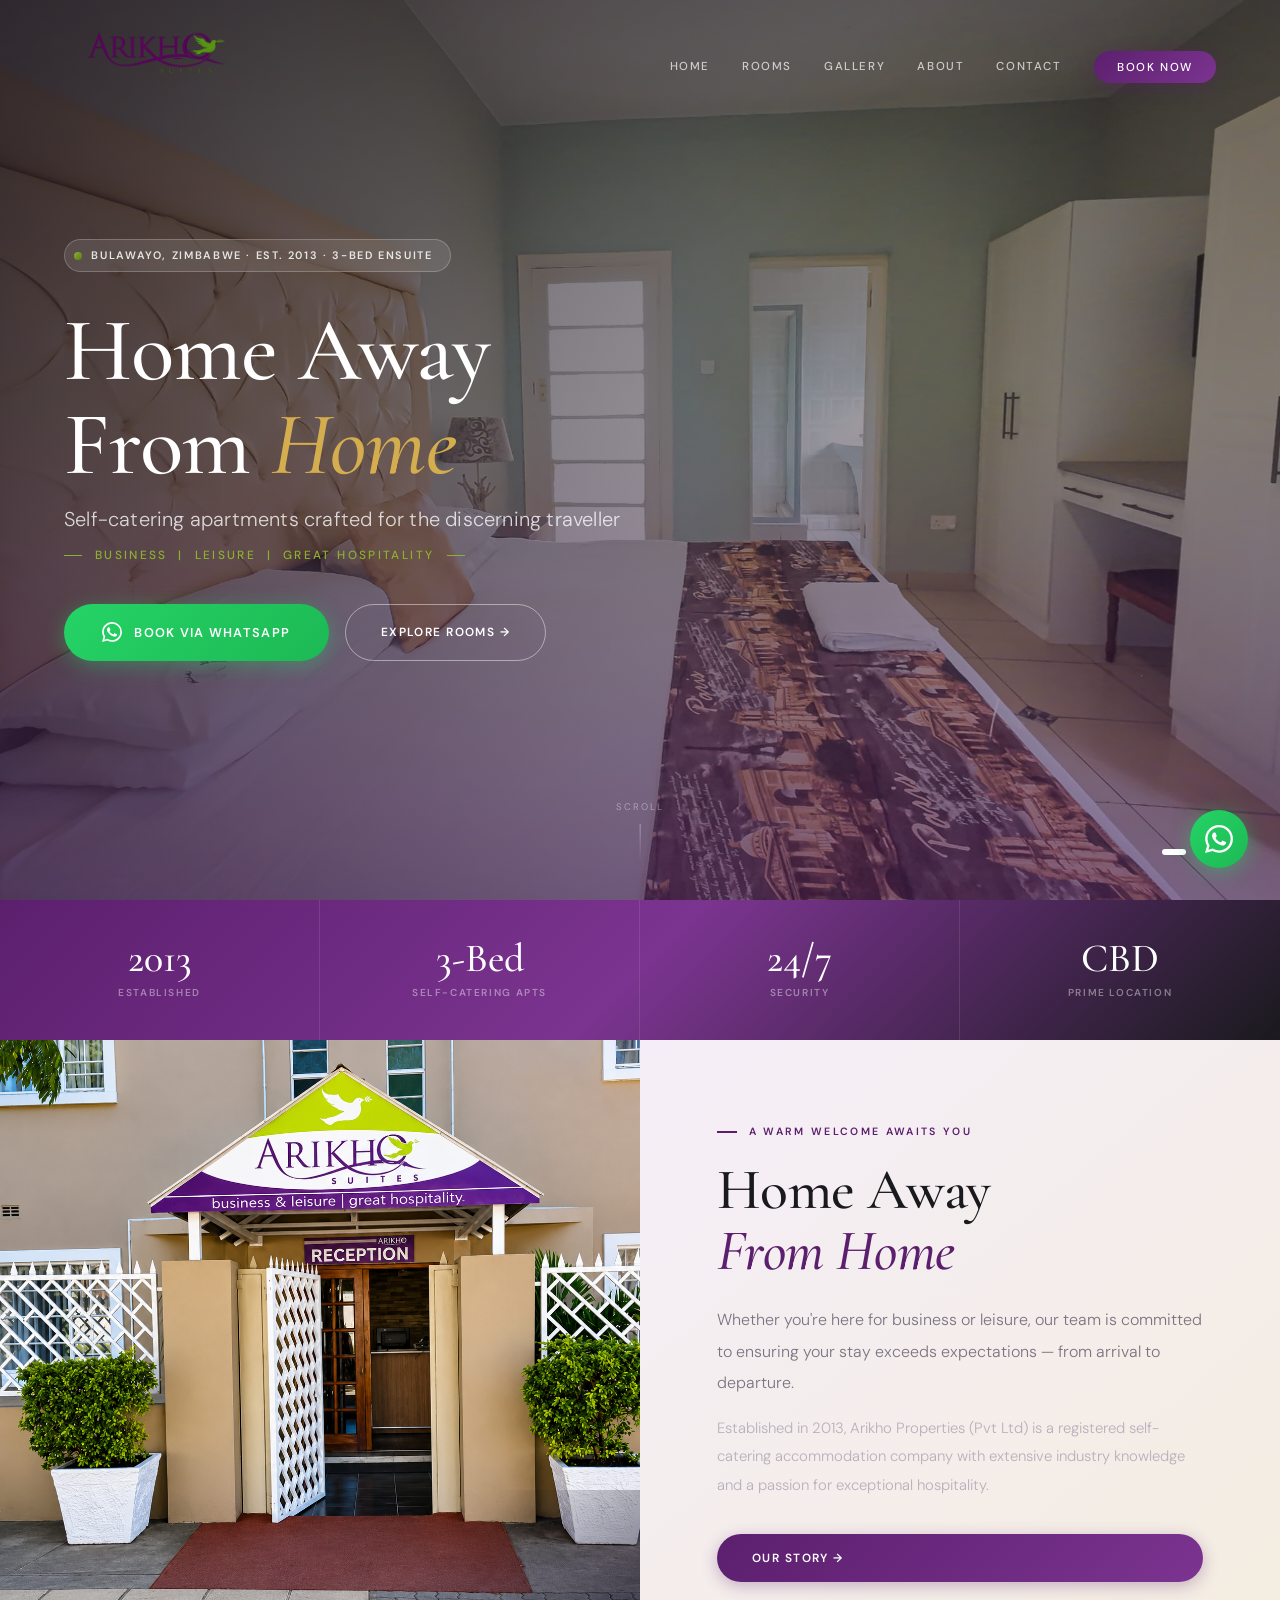
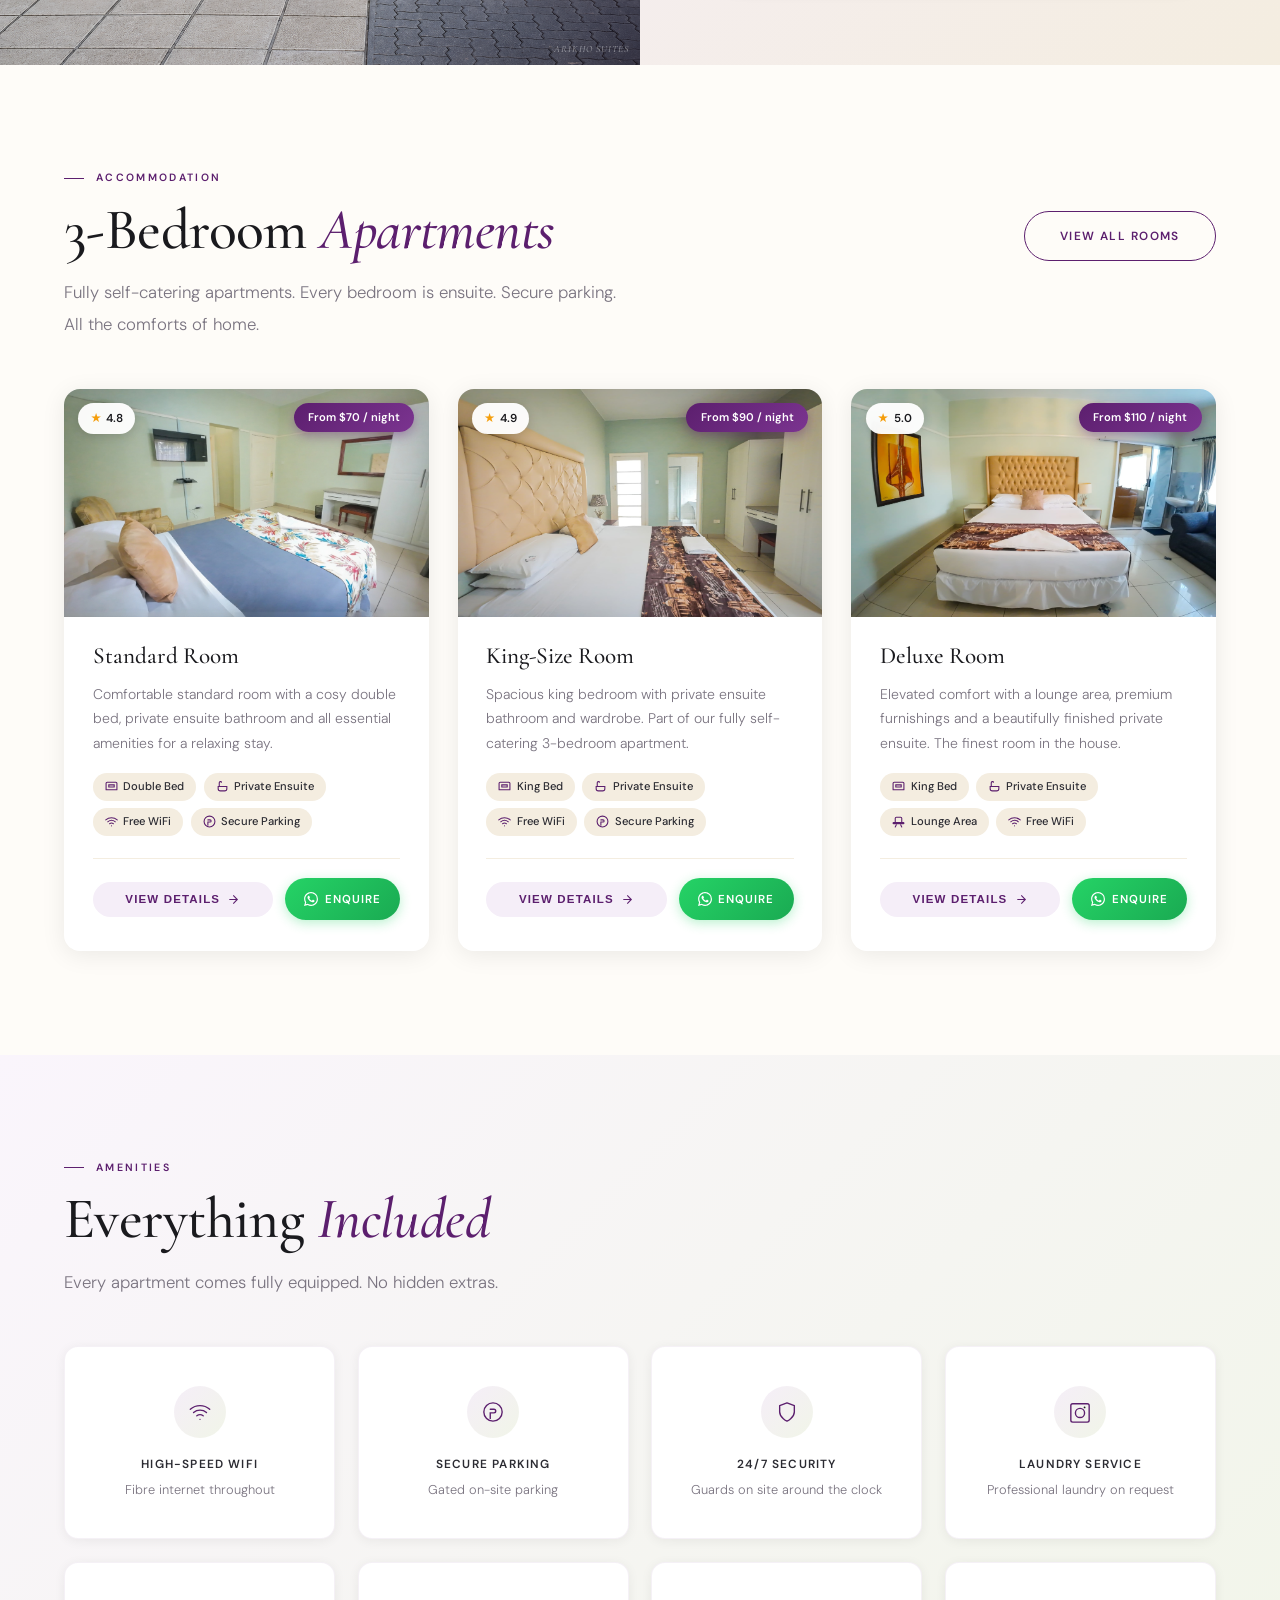
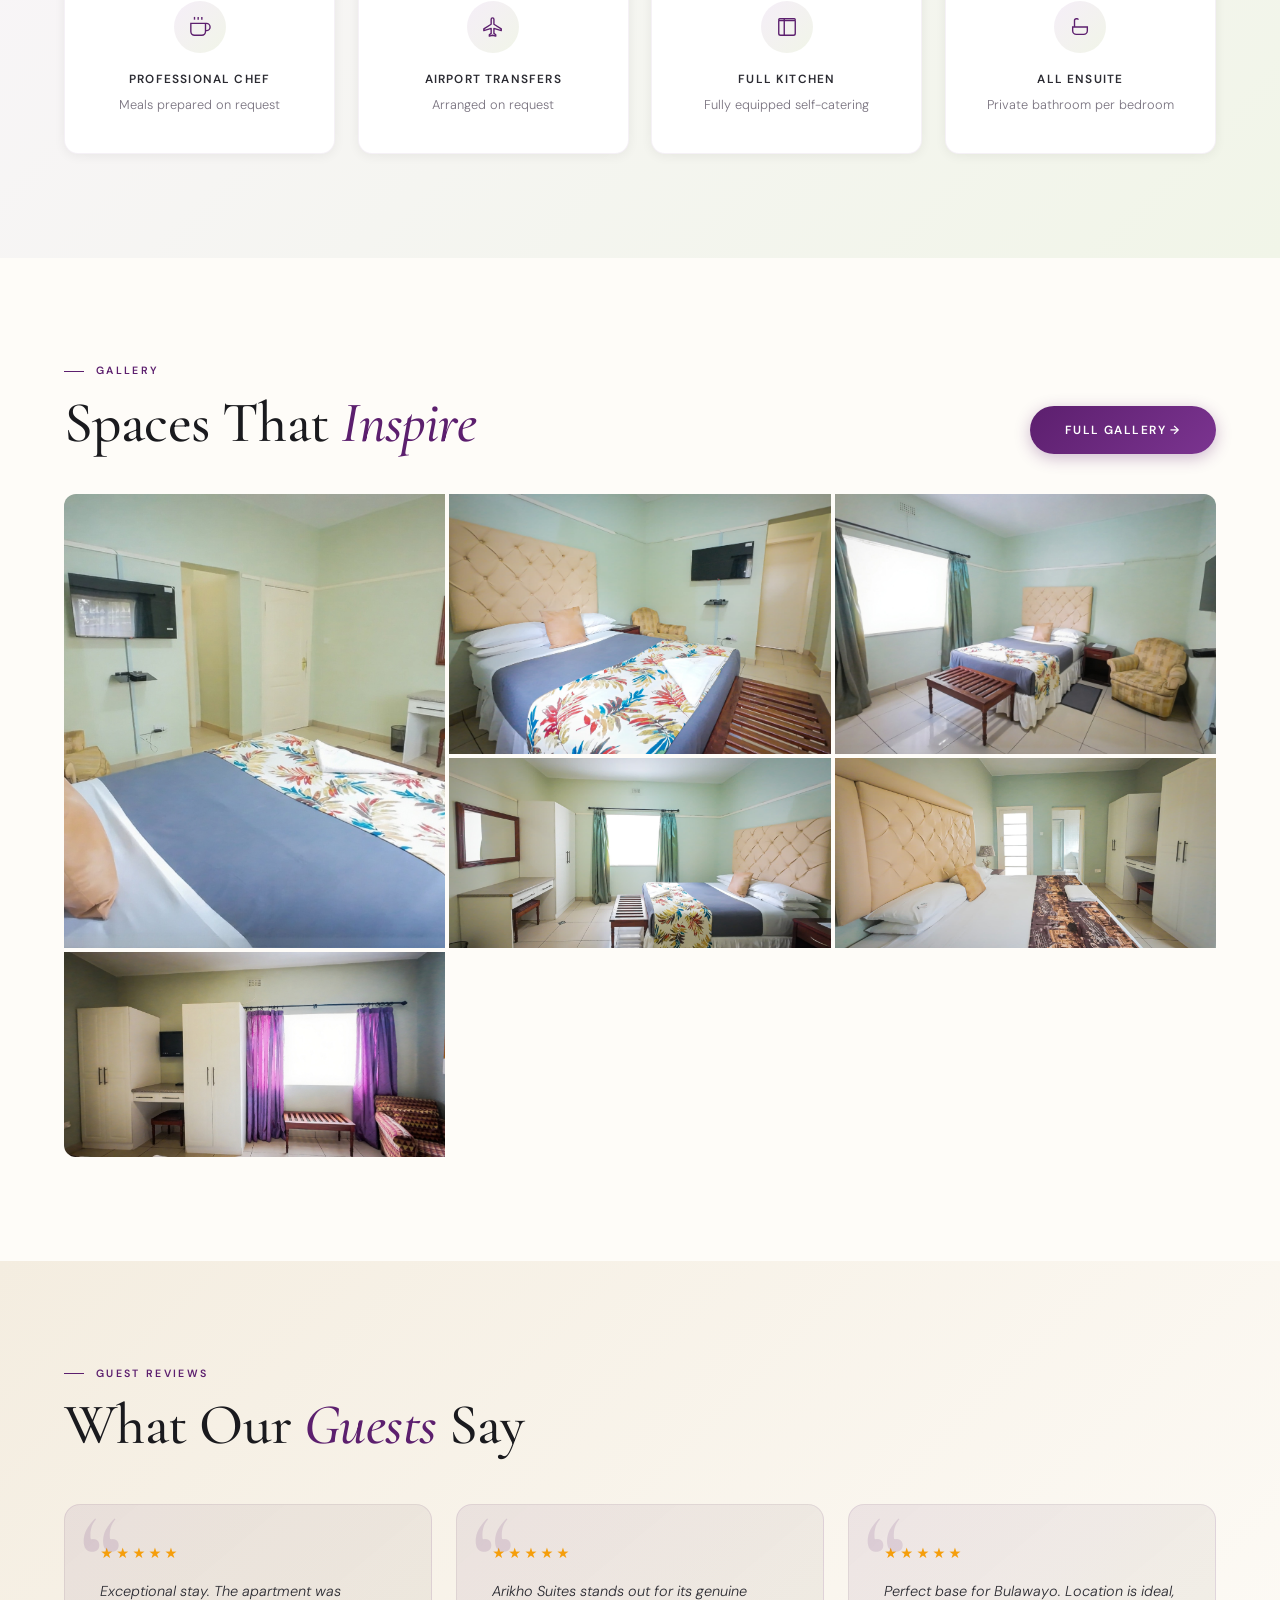
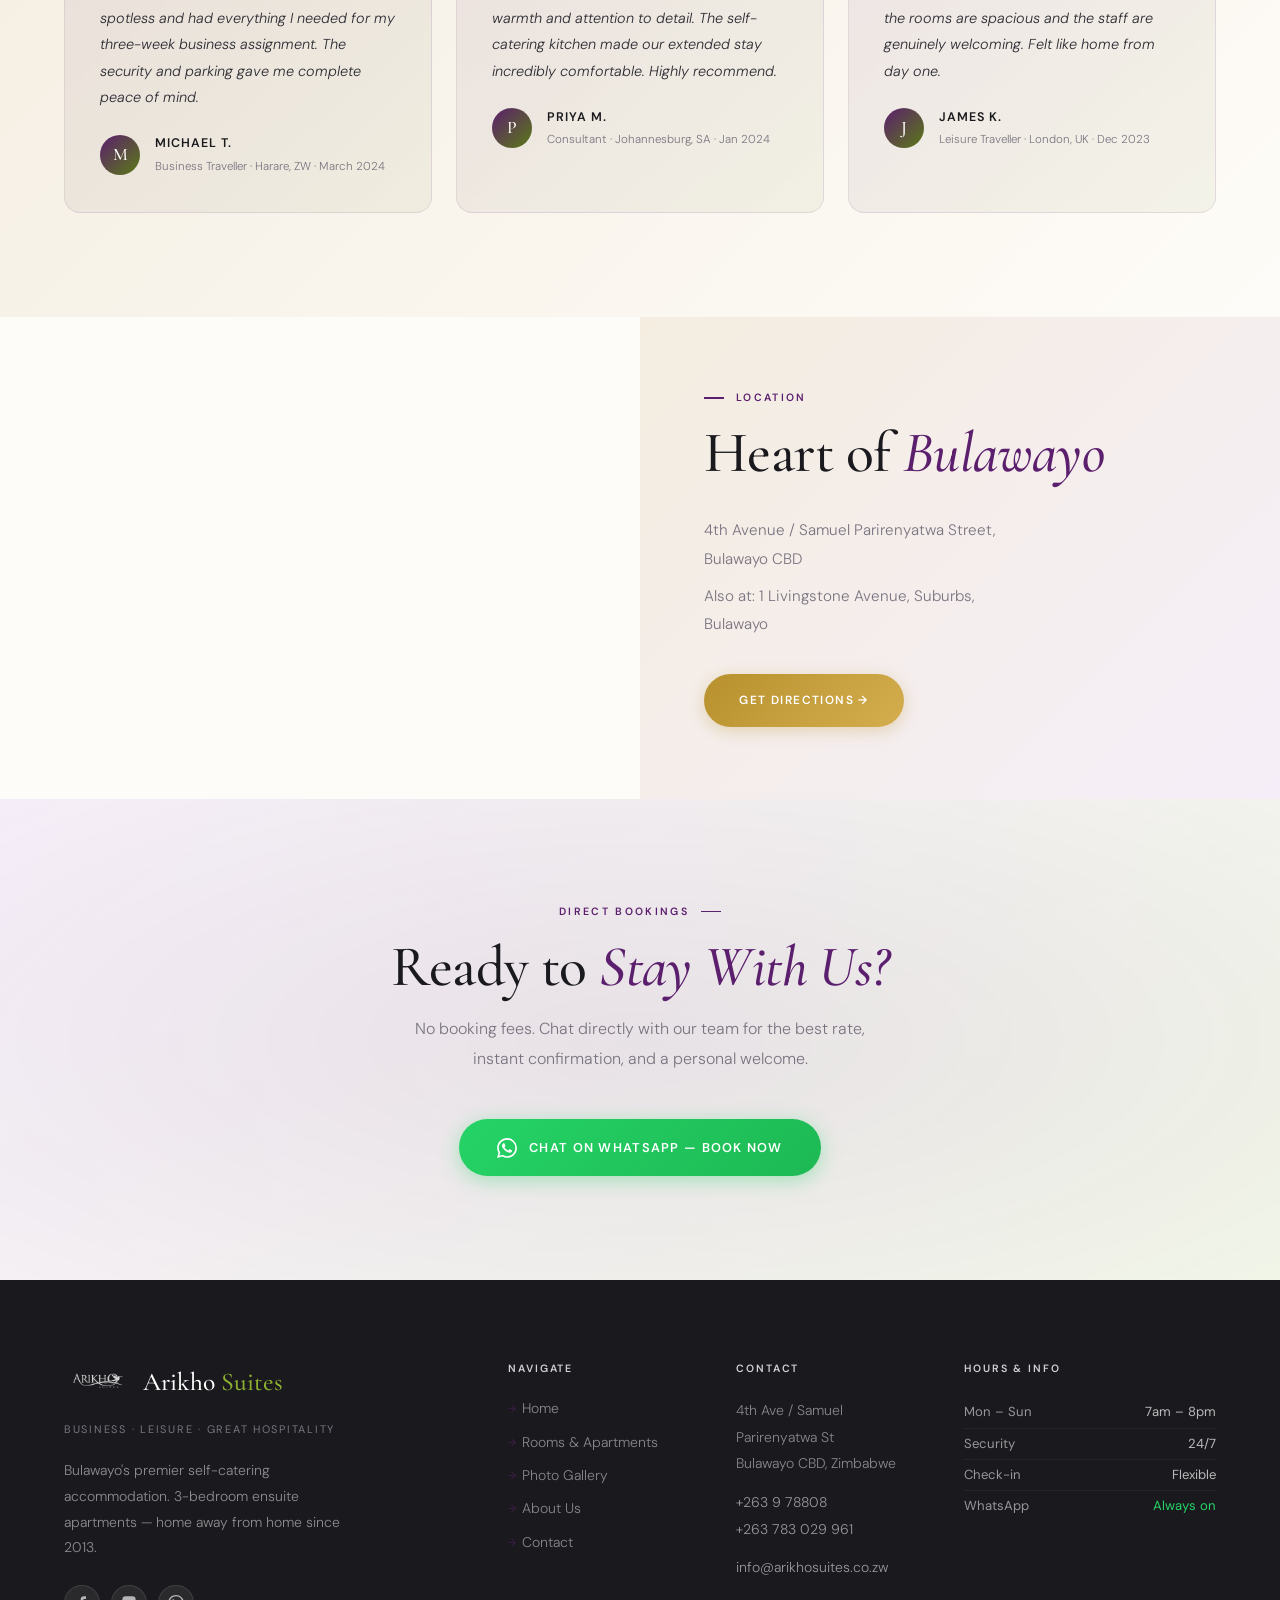
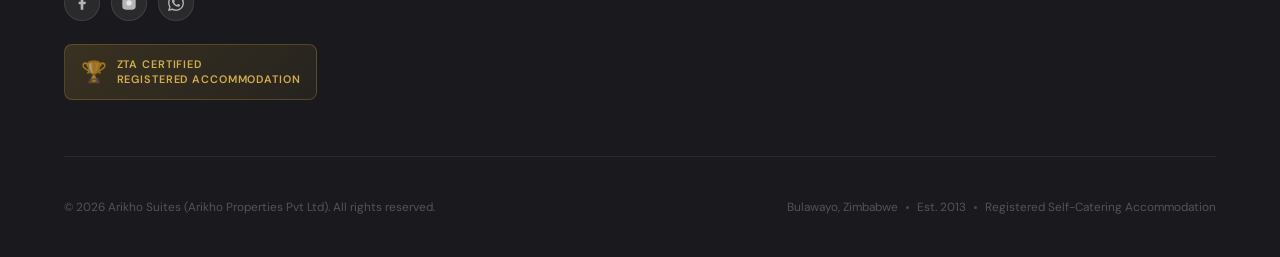
==== commit 00973278: "Add files via upload" ====
--- a/index.html
+++ b/index.html
@@ -17,7 +17,7 @@
 <meta name="geo.region" content="ZW-BU">
 <meta name="geo.placename" content="Bulawayo">
 <meta name="keywords" content="Arikho Suites, Bulawayo accommodation, self-catering apartments, Bulawayo CBD hotel, Zimbabwe lodging, 3-bedroom apartments Bulawayo">
-<link rel="preload" as="image" href="images/hero-bedroom.jpeg">
+<link rel="preload" as="image" href="images/king-1.jpeg">
 <link rel="preconnect" href="https://fonts.googleapis.com">
 <link rel="preconnect" href="https://fonts.gstatic.com" crossorigin>
 <link href="https://fonts.googleapis.com/css2?family=Cormorant+Garamond:ital,wght@0,400;0,500;0,600;1,400;1,500&family=DM+Sans:wght@300;400;500;600&display=swap" rel="stylesheet">
@@ -538,16 +538,16 @@
 
 /* ── WA CTA SECTION ─────────────────────────────────── */
 .wa-sec{
-  background:linear-gradient(135deg,var(--plum) 0%,var(--charcoal) 60%,var(--olive) 100%);
+  background:linear-gradient(135deg,var(--plum-soft) 0%,var(--olive-soft) 100%);
   padding:6.5rem 5vw;text-align:center;position:relative;overflow:hidden;
 }
 .wa-sec::before{
   content:'';position:absolute;inset:0;
-  background:radial-gradient(ellipse 70% 70% at 50% 50%,rgba(92,31,110,.3),transparent);
+  background:radial-gradient(ellipse 70% 70% at 50% 50%,rgba(92,31,110,.07),transparent);
   pointer-events:none;
 }
 .wa-sec h2{margin-bottom:1rem;position:relative;z-index:1}
-.wa-sec p{color:rgba(255,255,255,.65);max-width:480px;margin:0 auto 2.8rem;font-weight:300;font-size:1rem;line-height:1.9;position:relative;z-index:1}
+.wa-sec p{color:var(--stone);max-width:480px;margin:0 auto 2.8rem;font-weight:300;font-size:1rem;line-height:1.9;position:relative;z-index:1}
 .wa-sec .btn-wa{position:relative;z-index:1}
 
 /* ── FLOATING WA ─────────────────────────────────────── */
@@ -591,11 +591,11 @@
 .loc-split{display:grid;grid-template-columns:1fr 1fr;min-height:440px}
 .loc-map iframe{width:100%;height:100%;min-height:440px;border:none}
 .loc-info{
-  background:linear-gradient(135deg,var(--charcoal) 0%,var(--plum) 100%);
+  background:linear-gradient(135deg,var(--sand) 0%,var(--plum-soft) 100%);
   padding:4.5rem 5vw;display:flex;flex-direction:column;justify-content:center;
 }
 .loc-info h2{margin-bottom:.9rem}
-.loc-info p{color:rgba(255,255,255,.62);font-weight:300;font-size:.95rem;line-height:1.9;max-width:330px}
+.loc-info p{color:var(--stone);font-weight:300;font-size:.95rem;line-height:1.9;max-width:330px}
 @media(max-width:768px){.loc-split{grid-template-columns:1fr}.loc-map iframe{min-height:280px}}
 
 /* ── MASONRY GALLERY ────────────────────────────────── */
@@ -977,16 +977,16 @@
         <div class="img-brand"><span class="img-brand-txt">Arikho Suites</span></div>
       </div>
     </div>
-    <div class="split-body" style="background:linear-gradient(140deg,var(--plum) 0%,var(--charcoal) 100%)">
-      <div class="eyebrow light" style="margin-bottom:1.2rem">A Warm Welcome Awaits You</div>
-      <h2 class="display light" style="margin-bottom:1.4rem">Home Away<br><em>From Home</em></h2>
-      <p style="color:rgba(255,255,255,.7);font-weight:300;line-height:1.95;font-size:1rem;margin-bottom:1rem">
+    <div class="split-body" style="background:linear-gradient(140deg,var(--plum-soft) 0%,var(--sand) 100%)">
+      <div class="eyebrow" style="margin-bottom:1.2rem">A Warm Welcome Awaits You</div>
+      <h2 class="display" style="margin-bottom:1.4rem">Home Away<br><em>From Home</em></h2>
+      <p style="color:var(--stone);font-weight:300;line-height:1.95;font-size:1rem;margin-bottom:1rem">
         Whether you're here for business or leisure, our team is committed to ensuring your stay exceeds expectations — from arrival to departure.
       </p>
-      <p style="color:rgba(255,255,255,.5);font-weight:300;line-height:1.9;font-size:.93rem;margin-bottom:2.2rem">
+      <p style="color:var(--stone-light);font-weight:300;line-height:1.9;font-size:.93rem;margin-bottom:2.2rem">
         Established in 2013, Arikho Properties (Pvt Ltd) is a registered self-catering accommodation company with extensive industry knowledge and a passion for exceptional hospitality.
       </p>
-      <button class="btn btn-gold" onclick="go('about')">Our Story →</button>
+      <button class="btn btn-plum" onclick="go('about')">Our Story →</button>
     </div>
   </div>
 
@@ -1026,10 +1026,10 @@
   </section>
 
   <!-- TESTIMONIALS -->
-  <section class="sec" style="background:linear-gradient(135deg,var(--charcoal) 0%,#1a0e20 60%,var(--charcoal-2) 100%)">
+  <section class="sec" style="background:linear-gradient(135deg,var(--sand) 0%,var(--cream) 100%)">
     <div class="reveal">
-      <div class="eyebrow light" style="margin-bottom:.8rem">Guest Reviews</div>
-      <h2 class="display light">What Our <em>Guests</em> Say</h2>
+      <div class="eyebrow" style="margin-bottom:.8rem">Guest Reviews</div>
+      <h2 class="display">What Our <em>Guests</em> Say</h2>
     </div>
     <div class="testi-grid reveal" style="transition-delay:.1s">
       <div class="testi-card">
@@ -1074,8 +1074,8 @@
       <iframe src="https://www.google.com/maps/embed?pb=!1m18!1m12!1m3!1d3797!2d28.5752!3d-20.1569!2m3!1f0!2f0!3f0!3m2!1i1024!2i768!4f13.1!3m3!1m2!1s0x19266!2sArikho+Suites!5e0!3m2!1sen!2szw!4v1" loading="lazy" title="Arikho Suites Location"></iframe>
     </div>
     <div class="loc-info">
-      <div class="eyebrow light" style="margin-bottom:1rem">Location</div>
-      <h2 class="display light">Heart of <em>Bulawayo</em></h2>
+      <div class="eyebrow" style="margin-bottom:1rem">Location</div>
+      <h2 class="display">Heart of <em>Bulawayo</em></h2>
       <p style="margin-top:1.1rem">4th Avenue / Samuel Parirenyatwa Street, Bulawayo CBD</p>
       <p style="margin-top:.5rem">Also at: 1 Livingstone Avenue, Suburbs, Bulawayo</p>
       <a href="https://maps.google.com/?q=Arikho+Suites+Bulawayo" target="_blank" class="btn btn-gold" style="margin-top:2.2rem;align-self:flex-start">Get Directions →</a>
@@ -1084,8 +1084,8 @@
 
   <!-- WA CTA -->
   <div class="wa-sec reveal">
-    <div class="eyebrow light center" style="margin-bottom:1rem;justify-content:center">Direct Bookings</div>
-    <h2 class="display light" style="margin-bottom:1rem">Ready to <em>Stay With Us?</em></h2>
+    <div class="eyebrow center" style="margin-bottom:1rem;justify-content:center">Direct Bookings</div>
+    <h2 class="display" style="margin-bottom:1rem">Ready to <em>Stay With Us?</em></h2>
     <p>No booking fees. Chat directly with our team for the best rate, instant confirmation, and a personal welcome.</p>
     <a href="https://wa.me/263783029961?text=Hello%20Arikho%20Suites%2C%20I%20would%20like%20to%20enquire%20about%20room%20availability%20and%20rates." target="_blank" class="btn-wa" style="margin:0 auto">
       <svg viewBox="0 0 24 24"><path d="M17.472 14.382c-.297-.149-1.758-.867-2.03-.967-.273-.099-.471-.148-.67.15-.197.297-.767.966-.94 1.164-.173.199-.347.223-.644.075-.297-.15-1.255-.463-2.39-1.475-.883-.788-1.48-1.761-1.653-2.059-.173-.297-.018-.458.13-.606.134-.133.298-.347.446-.52.149-.174.198-.298.298-.497.099-.198.05-.371-.025-.52-.075-.149-.669-1.612-.916-2.207-.242-.579-.487-.5-.669-.51-.173-.008-.371-.01-.57-.01-.198 0-.52.074-.792.372-.272.297-1.04 1.016-1.04 2.479 0 1.462 1.065 2.875 1.213 3.074.149.198 2.096 3.2 5.077 4.487.709.306 1.262.489 1.694.625.712.227 1.36.195 1.871.118.571-.085 1.758-.719 2.006-1.413.248-.694.248-1.289.173-1.413-.074-.124-.272-.198-.57-.347m-5.421 7.403h-.004a9.87 9.87 0 01-5.031-1.378l-.361-.214-3.741.982.998-3.648-.235-.374a9.86 9.86 0 01-1.51-5.26c.001-5.45 4.436-9.884 9.888-9.884 2.64 0 5.122 1.03 6.988 2.898a9.825 9.825 0 012.893 6.994c-.003 5.45-4.437 9.884-9.885 9.884m8.413-18.297A11.815 11.815 0 0012.05 0C5.495 0 .16 5.335.157 11.892c0 2.096.547 4.142 1.588 5.945L.057 24l6.305-1.654a11.882 11.882 0 005.683 1.448h.005c6.554 0 11.89-5.335 11.893-11.893a11.821 11.821 0 00-3.48-8.413z"/></svg>
@@ -1102,7 +1102,7 @@
 <div id="page-rooms" class="page">
   <div style="padding-top:78px"></div>
   <div class="pg-hero">
-    <img src="images/hero-bedroom.jpeg" alt="Arikho Suites accommodation">
+    <img src="images/king-1.jpeg" alt="Arikho Suites accommodation">
     <div class="pg-hero-grad"></div>
     <div class="pg-hero-content">
       <div class="eyebrow light" style="margin-bottom:.8rem">Accommodation</div>
@@ -1125,8 +1125,8 @@
     <div class="fac-grid reveal" id="facGrid2" style="transition-delay:.1s"></div>
   </section>
   <div class="wa-sec reveal">
-    <div class="eyebrow light center" style="margin-bottom:1rem;justify-content:center">Make a Reservation</div>
-    <h2 class="display light" style="margin-bottom:1rem">Found Your <em>Perfect Room?</em></h2>
+    <div class="eyebrow center" style="margin-bottom:1rem;justify-content:center">Make a Reservation</div>
+    <h2 class="display" style="margin-bottom:1rem">Found Your <em>Perfect Room?</em></h2>
     <p>Tell us your dates and any requirements. We'll respond within minutes.</p>
     <a href="https://wa.me/263783029961?text=Hello%20Arikho%20Suites%2C%20I%20would%20like%20to%20enquire%20about%20room%20availability%20and%20rates." target="_blank" class="btn-wa" style="margin:0 auto">
       <svg viewBox="0 0 24 24"><path d="M17.472 14.382c-.297-.149-1.758-.867-2.03-.967-.273-.099-.471-.148-.67.15-.197.297-.767.966-.94 1.164-.173.199-.347.223-.644.075-.297-.15-1.255-.463-2.39-1.475-.883-.788-1.48-1.761-1.653-2.059-.173-.297-.018-.458.13-.606.134-.133.298-.347.446-.52.149-.174.198-.298.298-.497.099-.198.05-.371-.025-.52-.075-.149-.669-1.612-.916-2.207-.242-.579-.487-.5-.669-.51-.173-.008-.371-.01-.57-.01-.198 0-.52.074-.792.372-.272.297-1.04 1.016-1.04 2.479 0 1.462 1.065 2.875 1.213 3.074.149.198 2.096 3.2 5.077 4.487.709.306 1.262.489 1.694.625.712.227 1.36.195 1.871.118.571-.085 1.758-.719 2.006-1.413.248-.694.248-1.289.173-1.413-.074-.124-.272-.198-.57-.347m-5.421 7.403h-.004a9.87 9.87 0 01-5.031-1.378l-.361-.214-3.741.982.998-3.648-.235-.374a9.86 9.86 0 01-1.51-5.26c.001-5.45 4.436-9.884 9.888-9.884 2.64 0 5.122 1.03 6.988 2.898a9.825 9.825 0 012.893 6.994c-.003 5.45-4.437 9.884-9.885 9.884m8.413-18.297A11.815 11.815 0 0012.05 0C5.495 0 .16 5.335.157 11.892c0 2.096.547 4.142 1.588 5.945L.057 24l6.305-1.654a11.882 11.882 0 005.683 1.448h.005c6.554 0 11.89-5.335 11.893-11.893a11.821 11.821 0 00-3.48-8.413z"/></svg>
@@ -1173,7 +1173,7 @@
     <div class="masonry reveal" id="galGrid" style="transition-delay:.1s"></div>
   </section>
   <div class="wa-sec reveal">
-    <h2 class="display light" style="margin-bottom:1rem">Like What You <em>See?</em></h2>
+    <h2 class="display" style="margin-bottom:1rem">Like What You <em>See?</em></h2>
     <p>Book directly with our team for the best rates and a personal welcome.</p>
     <a href="https://wa.me/263783029961?text=Hello%20Arikho%20Suites%2C%20I%20saw%20your%20gallery%20and%20would%20like%20to%20book%20a%20stay." target="_blank" class="btn-wa" style="margin:0 auto">
       <svg viewBox="0 0 24 24"><path d="M17.472 14.382c-.297-.149-1.758-.867-2.03-.967-.273-.099-.471-.148-.67.15-.197.297-.767.966-.94 1.164-.173.199-.347.223-.644.075-.297-.15-1.255-.463-2.39-1.475-.883-.788-1.48-1.761-1.653-2.059-.173-.297-.018-.458.13-.606.134-.133.298-.347.446-.52.149-.174.198-.298.298-.497.099-.198.05-.371-.025-.52-.075-.149-.669-1.612-.916-2.207-.242-.579-.487-.5-.669-.51-.173-.008-.371-.01-.57-.01-.198 0-.52.074-.792.372-.272.297-1.04 1.016-1.04 2.479 0 1.462 1.065 2.875 1.213 3.074.149.198 2.096 3.2 5.077 4.487.709.306 1.262.489 1.694.625.712.227 1.36.195 1.871.118.571-.085 1.758-.719 2.006-1.413.248-.694.248-1.289.173-1.413-.074-.124-.272-.198-.57-.347m-5.421 7.403h-.004a9.87 9.87 0 01-5.031-1.378l-.361-.214-3.741.982.998-3.648-.235-.374a9.86 9.86 0 01-1.51-5.26c.001-5.45 4.436-9.884 9.888-9.884 2.64 0 5.122 1.03 6.988 2.898a9.825 9.825 0 012.893 6.994c-.003 5.45-4.437 9.884-9.885 9.884m8.413-18.297A11.815 11.815 0 0012.05 0C5.495 0 .16 5.335.157 11.892c0 2.096.547 4.142 1.588 5.945L.057 24l6.305-1.654a11.882 11.882 0 005.683 1.448h.005c6.554 0 11.89-5.335 11.893-11.893a11.821 11.821 0 00-3.48-8.413z"/></svg>
@@ -1189,7 +1189,7 @@
 <div id="page-about" class="page">
   <div style="padding-top:78px"></div>
   <div class="pg-hero">
-    <img src="images/room-executive-2.jpg" alt="Arikho Suites interior">
+    <img src="images/deluxe-1.jpeg" alt="Arikho Suites interior">
     <div class="pg-hero-grad"></div>
     <div class="pg-hero-content">
       <div class="eyebrow light" style="margin-bottom:.8rem">Our Story</div>
@@ -1207,7 +1207,7 @@
         <p class="body-sm">At Arikho Suites, we are committed to providing excellent accommodation, efficient service, and exceptional hospitality standards for every guest — whether you are visiting Bulawayo for business or leisure.</p>
       </div>
       <div class="img-wrap" style="aspect-ratio:4/5;border-radius:1rem;overflow:hidden;box-shadow:var(--shadow-lg)">
-        <img src="images/room-executive-1.jpg" alt="Arikho Suites premium room">
+        <img src="images/deluxe-2.jpeg" alt="Arikho Suites premium room">
         <div class="img-brand"><span class="img-brand-txt">Arikho Suites</span></div>
       </div>
     </div>
@@ -1258,7 +1258,7 @@
   <section class="sec-sm" style="background:var(--charcoal-2);padding-top:3rem;padding-bottom:3rem">
     <div style="display:grid;grid-template-columns:repeat(4,1fr);gap:4px;border-radius:.75rem;overflow:hidden" class="reveal">
       <div class="img-wrap" style="aspect-ratio:1"><img src="images/kitchen-1.jpeg" alt="Kitchen"><div class="img-brand"><span class="img-brand-txt">Arikho Suites</span></div></div>
-      <div class="img-wrap" style="aspect-ratio:1"><img src="images/bathroom-ensuite.jpg" alt="Ensuite bathroom"><div class="img-brand"><span class="img-brand-txt">Arikho Suites</span></div></div>
+      <div class="img-wrap" style="aspect-ratio:1"><img src="images/king-bath-1.jpeg" alt="Ensuite bathroom"><div class="img-brand"><span class="img-brand-txt">Arikho Suites</span></div></div>
       <div class="img-wrap" style="aspect-ratio:1"><img src="images/dining-room.jpg" alt="Dining area"><div class="img-brand"><span class="img-brand-txt">Arikho Suites</span></div></div>
       <div class="img-wrap" style="aspect-ratio:1"><img src="images/toiletries.png" alt="Guest amenities"><div class="img-brand"><span class="img-brand-txt">Arikho Suites</span></div></div>
     </div>
@@ -1266,23 +1266,23 @@
 
   <!-- COMMITMENT SPLIT -->
   <div class="split reveal">
-    <div class="split-body" style="background:linear-gradient(140deg,var(--plum) 0%,var(--charcoal) 100%)">
-      <div class="eyebrow light" style="margin-bottom:1rem">Our Commitment</div>
-      <h2 class="display light" style="margin-bottom:1.4rem">Always <em>Here</em><br>For You</h2>
-      <p style="color:rgba(255,255,255,.68);font-weight:300;line-height:1.95;font-size:.97rem;margin-bottom:1rem">Our office is open from 7am to 8pm daily. Outside of office hours, our security team is on-site to assist with any needs.</p>
-      <p style="color:rgba(255,255,255,.5);font-weight:300;line-height:1.9;font-size:.93rem;margin-bottom:2.2rem">Whether you need a professional chef to prepare your meals, laundry handled, or airport transfers arranged — our team goes the extra mile every time.</p>
-      <a href="https://wa.me/263783029961?text=Hello%20Arikho%20Suites%2C%20I%20would%20like%20to%20make%20a%20booking%20enquiry." target="_blank" class="btn btn-gold">Book a Suite →</a>
+    <div class="split-body" style="background:linear-gradient(140deg,var(--plum-soft) 0%,var(--sand) 100%)">
+      <div class="eyebrow" style="margin-bottom:1rem">Our Commitment</div>
+      <h2 class="display" style="margin-bottom:1.4rem">Always <em>Here</em><br>For You</h2>
+      <p style="color:var(--stone);font-weight:300;line-height:1.95;font-size:.97rem;margin-bottom:1rem">Our office is open from 7am to 8pm daily. Outside of office hours, our security team is on-site to assist with any needs.</p>
+      <p style="color:var(--stone-light);font-weight:300;line-height:1.9;font-size:.93rem;margin-bottom:2.2rem">Whether you need a professional chef to prepare your meals, laundry handled, or airport transfers arranged — our team goes the extra mile every time.</p>
+      <a href="https://wa.me/263783029961?text=Hello%20Arikho%20Suites%2C%20I%20would%20like%20to%20make%20a%20booking%20enquiry." target="_blank" class="btn btn-plum">Book a Suite →</a>
     </div>
     <div class="split-img">
       <div class="img-wrap" style="height:100%">
-        <img src="images/room-double-1.jpg" alt="Arikho Suites bedroom">
+        <img src="images/king-2.jpeg" alt="Arikho Suites bedroom">
         <div class="img-brand"><span class="img-brand-txt">Arikho Suites</span></div>
       </div>
     </div>
   </div>
 
   <div class="wa-sec reveal">
-    <h2 class="display light" style="margin-bottom:1rem">Stay With <em>Us</em></h2>
+    <h2 class="display" style="margin-bottom:1rem">Stay With <em>Us</em></h2>
     <p>Business · Leisure · Great Hospitality</p>
     <a href="https://wa.me/263783029961?text=Hello%20Arikho%20Suites%2C%20I%20would%20like%20to%20make%20a%20booking%20enquiry." target="_blank" class="btn-wa" style="margin:0 auto">
       <svg viewBox="0 0 24 24"><path d="M17.472 14.382c-.297-.149-1.758-.867-2.03-.967-.273-.099-.471-.148-.67.15-.197.297-.767.966-.94 1.164-.173.199-.347.223-.644.075-.297-.15-1.255-.463-2.39-1.475-.883-.788-1.48-1.761-1.653-2.059-.173-.297-.018-.458.13-.606.134-.133.298-.347.446-.52.149-.174.198-.298.298-.497.099-.198.05-.371-.025-.52-.075-.149-.669-1.612-.916-2.207-.242-.579-.487-.5-.669-.51-.173-.008-.371-.01-.57-.01-.198 0-.52.074-.792.372-.272.297-1.04 1.016-1.04 2.479 0 1.462 1.065 2.875 1.213 3.074.149.198 2.096 3.2 5.077 4.487.709.306 1.262.489 1.694.625.712.227 1.36.195 1.871.118.571-.085 1.758-.719 2.006-1.413.248-.694.248-1.289.173-1.413-.074-.124-.272-.198-.57-.347m-5.421 7.403h-.004a9.87 9.87 0 01-5.031-1.378l-.361-.214-3.741.982.998-3.648-.235-.374a9.86 9.86 0 01-1.51-5.26c.001-5.45 4.436-9.884 9.888-9.884 2.64 0 5.122 1.03 6.988 2.898a9.825 9.825 0 012.893 6.994c-.003 5.45-4.437 9.884-9.885 9.884m8.413-18.297A11.815 11.815 0 0012.05 0C5.495 0 .16 5.335.157 11.892c0 2.096.547 4.142 1.588 5.945L.057 24l6.305-1.654a11.882 11.882 0 005.683 1.448h.005c6.554 0 11.89-5.335 11.893-11.893a11.821 11.821 0 00-3.48-8.413z"/></svg>
@@ -1371,8 +1371,8 @@
 const WA = n => `https://wa.me/263783029961?text=${encodeURIComponent(n)}`;
 
 const HERO = [
-  'images/hero-bedroom.jpeg',
-  'images/room-executive-1.jpg',
+  'images/king-1.jpeg',
+  'images/deluxe-1.jpeg',
   'images/reception.png'
 ];
 
@@ -1389,43 +1389,56 @@
 
 const ROOMS = [
   {
+    id:'standard-room',
+    name:'Standard Room',
+    short:'Comfortable standard room with a cosy double bed, private ensuite bathroom and all essential amenities for a relaxing stay.',
+    desc:'Our Standard Room offers a comfortable double bed dressed in fresh grey linen, a private ensuite bathroom, wardrobe, and all the essentials you need for a great night\'s rest. Clean, well-appointed and excellent value — perfect for solo travellers or couples on a shorter stay.',
+    price:'From $70 / night',
+    rating:'4.8',
+    feats:[['bed','Double Bed'],['ensuite','Private Ensuite'],['wifi','Free WiFi'],['park','Secure Parking']],
+    features:['Double Bed','Private Ensuite','Wardrobe','WiFi','Secure Parking'],
+    amenities:['Double bed with fresh linen','Private ensuite bathroom','Wardrobe & storage','High-speed WiFi','Air conditioning','Secure parking','Daily housekeeping','Mosquito nets','Fresh towels provided'],
+    images:['images/standard-1.jpeg','images/standard-2.jpg','images/standard-3.jpeg','images/standard-4.jpeg','images/standard-bath.jpg'],
+    wa:'Hello Arikho Suites, I would like to enquire about the Standard Room. Please advise on availability and rates.'
+  },
+  {
     id:'king-ensuite',
-    name:'King Ensuite Bedroom',
+    name:'King-Size Room',
     short:'Spacious king bedroom with private ensuite bathroom and wardrobe. Part of our fully self-catering 3-bedroom apartment.',
-    desc:'Our King Ensuite Bedroom offers a generous king-sized bed, plush linen, and a private ensuite bathroom finished in marble-style tiles. The room includes ample wardrobe space, a work desk, and large windows letting in natural light. Available as part of a full 3-bedroom self-catering apartment.',
+    desc:'Our King-Size Room offers a generous king-sized bed, plush linen, and a private ensuite bathroom finished in marble-style tiles. The room includes ample wardrobe space, a work desk, and large windows letting in natural light. Available as part of a full 3-bedroom self-catering apartment.',
     price:'From $90 / night',
     rating:'4.9',
     feats:[['bed','King Bed'],['ensuite','Private Ensuite'],['wifi','Free WiFi'],['park','Secure Parking']],
     features:['King Bed','Private Ensuite','Work Desk','WiFi','Secure Parking'],
     amenities:['King-sized bed','Private ensuite bathroom','Wardrobe & storage','Work desk','High-speed WiFi','Air conditioning','Secure parking','Daily housekeeping','Mosquito nets','Fresh linen provided'],
-    images:['images/hero-bedroom.jpeg','images/bathroom-ensuite.jpg','images/room-executive-2.jpg'],
-    wa:'Hello Arikho Suites, I would like to enquire about the King Ensuite Bedroom. Please advise on availability and rates.'
+    images:['images/king-1.jpeg','images/king-2.jpeg','images/king-3.jpeg','images/king-4.jpg','images/king-5.jpg','images/king-bath-1.jpeg','images/king-bath-2.jpeg'],
+    wa:'Hello Arikho Suites, I would like to enquire about the King-Size Room. Please advise on availability and rates.'
   },
   {
-    id:'double-ensuite',
-    name:'Double Ensuite Bedroom',
-    short:'Elegant double bedroom with ensuite, dressing table and wardrobe. Ideal for solo travellers or couples.',
-    desc:'The Double Ensuite Bedroom features a comfortable double bed with premium linen, a private ensuite bathroom, dressing table with mirror, and generous wardrobe space. Bright and airy with large windows. Available as part of a full 3-bedroom self-catering apartment.',
-    price:'From $80 / night',
-    rating:'4.9',
-    feats:[['bed','Double Bed'],['ensuite','Private Ensuite'],['wifi','Free WiFi'],['park','Secure Parking']],
-    features:['Double Bed','Private Ensuite','Dressing Table','WiFi','Secure Parking'],
-    amenities:['Double bed with premium linen','Private ensuite bathroom','Dressing table & mirror','Wardrobe & storage','High-speed WiFi','Air conditioning','Secure parking','Daily housekeeping','Mosquito nets'],
-    images:['images/room-double-1.jpg','images/bathroom-main.jpeg','images/room-executive-1.jpg'],
-    wa:'Hello Arikho Suites, I would like to enquire about the Double Ensuite Bedroom. Please advise on availability and rates.'
+    id:'deluxe-room',
+    name:'Deluxe Room',
+    short:'Elevated comfort with a lounge area, premium furnishings and a beautifully finished private ensuite. The finest room in the house.',
+    desc:'The Deluxe Room is our premium offering — featuring a comfortable seating area with a couch, elegant décor, and a beautifully appointed private ensuite finished in cool grey tones. Ideal for guests who want a little more space, style and comfort. Available as part of our full self-catering apartment.',
+    price:'From $110 / night',
+    rating:'5.0',
+    feats:[['bed','King Bed'],['ensuite','Private Ensuite'],['desk','Lounge Area'],['wifi','Free WiFi']],
+    features:['King Bed','Lounge / Couch Area','Private Ensuite','Work Desk','WiFi','Secure Parking'],
+    amenities:['King-sized bed with premium linen','Lounge seating area','Private ensuite bathroom (grey finish)','Wardrobe & storage','Work desk','High-speed WiFi','Air conditioning','Secure parking','Daily housekeeping','Mosquito nets','Complimentary toiletries'],
+    images:['images/deluxe-1.jpeg','images/deluxe-2.jpeg','images/deluxe-3.jpeg','images/deluxe-bath.jpg'],
+    wa:'Hello Arikho Suites, I would like to enquire about the Deluxe Room. Please advise on availability and rates.'
   },
   {
-    id:'twin-ensuite',
-    name:'Twin Ensuite Bedroom',
-    short:'Two single beds with a private ensuite. Perfect for colleagues or friends travelling together.',
-    desc:'The Twin Ensuite Bedroom features two comfortable single beds — ideal for colleagues or travel companions. Includes a private ensuite bathroom, individual wardrobe spaces, and a relaxed, spacious layout. Available as part of our full 3-bedroom self-catering apartment.',
+    id:'twin-room',
+    name:'Twin Room',
+    short:'Comfortable twin room with two single beds and a private ensuite bathroom — ideal for colleagues or friends travelling together.',
+    desc:'Our Twin Room features two comfortable single beds dressed in fresh linen, a private ensuite bathroom, and all the essentials for a relaxed stay. Bright, well-appointed and great value — perfect for colleagues on a business trip or friends visiting Bulawayo together.',
     price:'From $80 / night',
     rating:'4.8',
     feats:[['bed','Twin Beds'],['ensuite','Private Ensuite'],['wifi','Free WiFi'],['park','Secure Parking']],
-    features:['Twin Beds','Private Ensuite','WiFi','Secure Parking'],
-    amenities:['Two single beds','Private ensuite bathroom','Individual wardrobe space','High-speed WiFi','Air conditioning','Secure parking','Daily housekeeping','Mosquito nets','Fresh linen provided'],
-    images:['images/room-twin.jpg','images/bathroom-wc.jpeg','images/room-double-1.jpg'],
-    wa:'Hello Arikho Suites, I would like to enquire about the Twin Ensuite Bedroom. Please advise on availability and rates.'
+    features:['Two Single Beds','Private Ensuite','Wardrobe','WiFi','Secure Parking'],
+    amenities:['Two single beds with fresh linen','Private ensuite bathroom','Wardrobe & storage','High-speed WiFi','Air conditioning','Secure parking','Daily housekeeping','Mosquito nets','Fresh towels provided'],
+    images:['images/twin-1.jpeg','images/twin-2.jpg','images/twin-bath.jpg'],
+    wa:'Hello Arikho Suites, I would like to enquire about the Twin Room. Please advise on availability and rates.'
   },
   {
     id:'full-apartment',
@@ -1437,55 +1450,48 @@
     feats:[['bed','3 Bedrooms'],['ensuite','All Ensuite'],['kitchen','Full Kitchen'],['chef','Chef Available']],
     features:['3 Bedrooms','All Ensuite','Full Kitchen','Dining Area','Secure Parking','Chef Available'],
     amenities:['Three ensuite bedrooms','Fully equipped kitchen','Dining area','Secure parking','High-speed WiFi','Air conditioning','Laundry service','Professional chef on request','Airport transfers','Daily housekeeping','Mosquito nets','24/7 security'],
-    images:['images/kitchen-2.jpeg','images/dining-room.jpeg','images/kitchen-1.jpeg'],
+    images:['images/kitchen-2.jpeg','images/dining-room.jpg','images/kitchen-1.jpeg'],
     wa:'Hello Arikho Suites, I would like to enquire about booking the full 3-bedroom apartment. Please advise on availability and rates.'
-  },
-  {
-    id:'kitchen',
-    name:'Self-Catering Kitchen',
-    short:'Every apartment features a fully equipped kitchen — fridge, stove, microwave, utensils and more included.',
-    desc:'Each apartment includes a fully stocked self-catering kitchen equipped with a full-sized fridge/freezer, electric stove, microwave, kettle, toaster, and all the cookware and utensils you need. Cook your own meals on your own schedule, or request our professional chef service for a truly effortless stay.',
-    price:'Enquire for rates',
-    rating:'4.9',
-    feats:[['kitchen','Full Fridge'],['kitchen','Stove & Micro'],['chef','Chef Available'],['wifi','Free WiFi']],
-    features:['Full Fridge','Stove','Microwave','Kettle','Cookware','Chef Available'],
-    amenities:['Full-sized refrigerator','Electric stove','Microwave oven','Kettle & toaster','Cookware & utensils','Dining area','Professional chef on request','Grocery delivery arrangement'],
-    images:['images/kitchen-1.jpeg','images/kitchen-2.jpeg','images/kitchen-3.jpeg'],
-    wa:'Hello Arikho Suites, I would like to enquire about the self-catering kitchen facilities. Please advise on available apartments.'
-  },
-  {
-    id:'ensuite-bathrooms',
-    name:'Private Ensuite Bathrooms',
-    short:'Every bedroom has its own private ensuite. Marble-finish tiles, shower and full bath options available.',
-    desc:'At Arikho Suites, every bedroom has its own private ensuite bathroom — no sharing required. Our bathrooms feature marble-style tiles, overhead showers, quality fittings, and are stocked with fresh towels and complimentary toiletries on every stay.',
-    price:'Enquire for rates',
-    rating:'4.9',
-    feats:[['ensuite','Private Ensuite'],['ensuite','Marble Tiles'],['ensuite','Shower'],['ensuite','Toiletries']],
-    features:['Private Ensuite','Marble Tiles','Shower','Bath Option','Toiletries'],
-    amenities:['Private ensuite per bedroom','Walk-in shower','Bathtub (selected rooms)','Marble-style tile finish','Fresh towels provided','Complimentary toiletries','Daily housekeeping'],
-    images:['images/bathroom-ensuite.jpg','images/bathroom-main.jpg','images/toiletries.jpeg'],
-    wa:'Hello Arikho Suites, I would like to enquire about your ensuite bathroom facilities and available rooms.'
   }
 ];
 
 const GALLERY = [
-  {src:'images/hero-bedroom.jpeg',      alt:'King bedroom suite',          cat:'bedroom'},
-  {src:'images/room-executive-1.jpg',  alt:'Executive bedroom',           cat:'bedroom'},
-  {src:'images/room-executive-2.jpg',  alt:'Suite bedroom — wide view',   cat:'bedroom'},
-  {src:'images/room-double-1.jpg',     alt:'Double ensuite bedroom',      cat:'bedroom'},
-  {src:'images/room-twin.jpg',         alt:'Twin bedroom',                cat:'bedroom'},
-  {src:'images/kitchen-1.jpeg',         alt:'Fully equipped kitchen',      cat:'kitchen'},
-  {src:'images/kitchen-2.jpeg',         alt:'Kitchen — second view',       cat:'kitchen'},
-  {src:'images/kitchen-3.jpg',         alt:'Kitchen with appliances',     cat:'kitchen'},
-  {src:'images/kitchen-4.jpeg',         alt:'Kitchen with fire safety',    cat:'kitchen'},
-  {src:'images/dining-room.jpg',       alt:'Dining area',                 cat:'dining'},
-  {src:'images/dining-room-2.png',     alt:'Main dining hall',            cat:'dining'},
-  {src:'images/dining-room-3.jpg',     alt:'Dining — second view',        cat:'dining'},
-  {src:'images/bathroom-ensuite.jpg',  alt:'Private ensuite bathroom',    cat:'bathroom'},
-  {src:'images/bathroom-main.jpg',     alt:'Bathroom with bathtub',       cat:'bathroom'},
-  {src:'images/bathroom-wc.jpg',       alt:'Clean bathroom facilities',   cat:'bathroom'},
-  {src:'images/toiletries.png',        alt:'Guest toiletries & towels',   cat:'bathroom'},
-  {src:'images/reception.png',         alt:'Reception entrance',          cat:'exterior'},
+  // Bedrooms — Standard
+  {src:'images/standard-1.jpeg',       alt:'Standard room',                    cat:'bedroom'},
+  {src:'images/standard-2.jpg',        alt:'Standard room — second view',      cat:'bedroom'},
+  {src:'images/standard-3.jpeg',       alt:'Standard room — third view',       cat:'bedroom'},
+  {src:'images/standard-4.jpeg',       alt:'Standard room — fourth view',      cat:'bedroom'},
+  // Bedrooms — King
+  {src:'images/king-1.jpeg',           alt:'King-size room',                   cat:'bedroom'},
+  {src:'images/king-2.jpeg',           alt:'King-size room — second view',     cat:'bedroom'},
+  {src:'images/king-3.jpeg',           alt:'King-size room — third view',      cat:'bedroom'},
+  {src:'images/king-4.jpg',            alt:'King-size room — fourth view',     cat:'bedroom'},
+  {src:'images/king-5.jpg',            alt:'King-size room — fifth view',      cat:'bedroom'},
+  // Bedrooms — Deluxe
+  {src:'images/deluxe-1.jpeg',         alt:'Deluxe room',                      cat:'bedroom'},
+  {src:'images/deluxe-2.jpeg',         alt:'Deluxe room — second view',        cat:'bedroom'},
+  {src:'images/deluxe-3.jpeg',         alt:'Deluxe room — third view',         cat:'bedroom'},
+  // Bedrooms — Twin
+  {src:'images/twin-1.jpeg',           alt:'Twin room',                        cat:'bedroom'},
+  {src:'images/twin-2.jpg',            alt:'Twin room — second view',          cat:'bedroom'},
+  // Bathrooms
+  {src:'images/king-bath-1.jpeg',       alt:'King-size room bathroom',          cat:'bathroom'},
+  {src:'images/king-bath-2.jpeg',       alt:'King-size room bathroom — view 2', cat:'bathroom'},
+  {src:'images/standard-bath.jpg',     alt:'Standard room bathroom',           cat:'bathroom'},
+  {src:'images/deluxe-bath.jpg',       alt:'Deluxe room bathroom',             cat:'bathroom'},
+  {src:'images/twin-bath.jpg',         alt:'Twin room bathroom',               cat:'bathroom'},
+  {src:'images/toiletries.png',        alt:'Guest toiletries & towels',        cat:'bathroom'},
+  // Kitchen & Dining
+  {src:'images/kitchen-1.jpeg',        alt:'Fully equipped kitchen',           cat:'kitchen'},
+  {src:'images/kitchen-2.jpeg',        alt:'Kitchen — second view',            cat:'kitchen'},
+  {src:'images/kitchen-3.jpg',         alt:'Kitchen with appliances',          cat:'kitchen'},
+  {src:'images/kitchen-4.jpeg',        alt:'Kitchen — fourth view',            cat:'kitchen'},
+  {src:'images/dining-room.jpg',      alt:'Dining area',                      cat:'dining'},
+  {src:'images/dining-room-2.png',     alt:'Dining hall',                      cat:'dining'},
+  {src:'images/dining-room-3.jpg',     alt:'Dining — second view',             cat:'dining'},
+  // Exterior
+  {src:'images/reception.png',         alt:'Reception entrance',               cat:'exterior'},
+
 ];
 
 const FACILITIES = [
@@ -1644,9 +1650,7 @@
       <div class="img-wrap"><img src="${g.src}" alt="${g.alt}" loading="lazy">
         <div class="img-brand"><span class="img-brand-txt">Arikho Suites</span></div>
       </div>
-      <div class="masonry-overlay">
-        <svg viewBox="0 0 24 24"><circle cx="11" cy="11" r="8"/><line x1="21" y1="21" x2="16.65" y2="16.65"/><line x1="11" y1="8" x2="11" y2="14"/><line x1="8" y1="11" x2="14" y2="11"/></svg>
-      </div>
+
     </div>`).join('');
 }
 
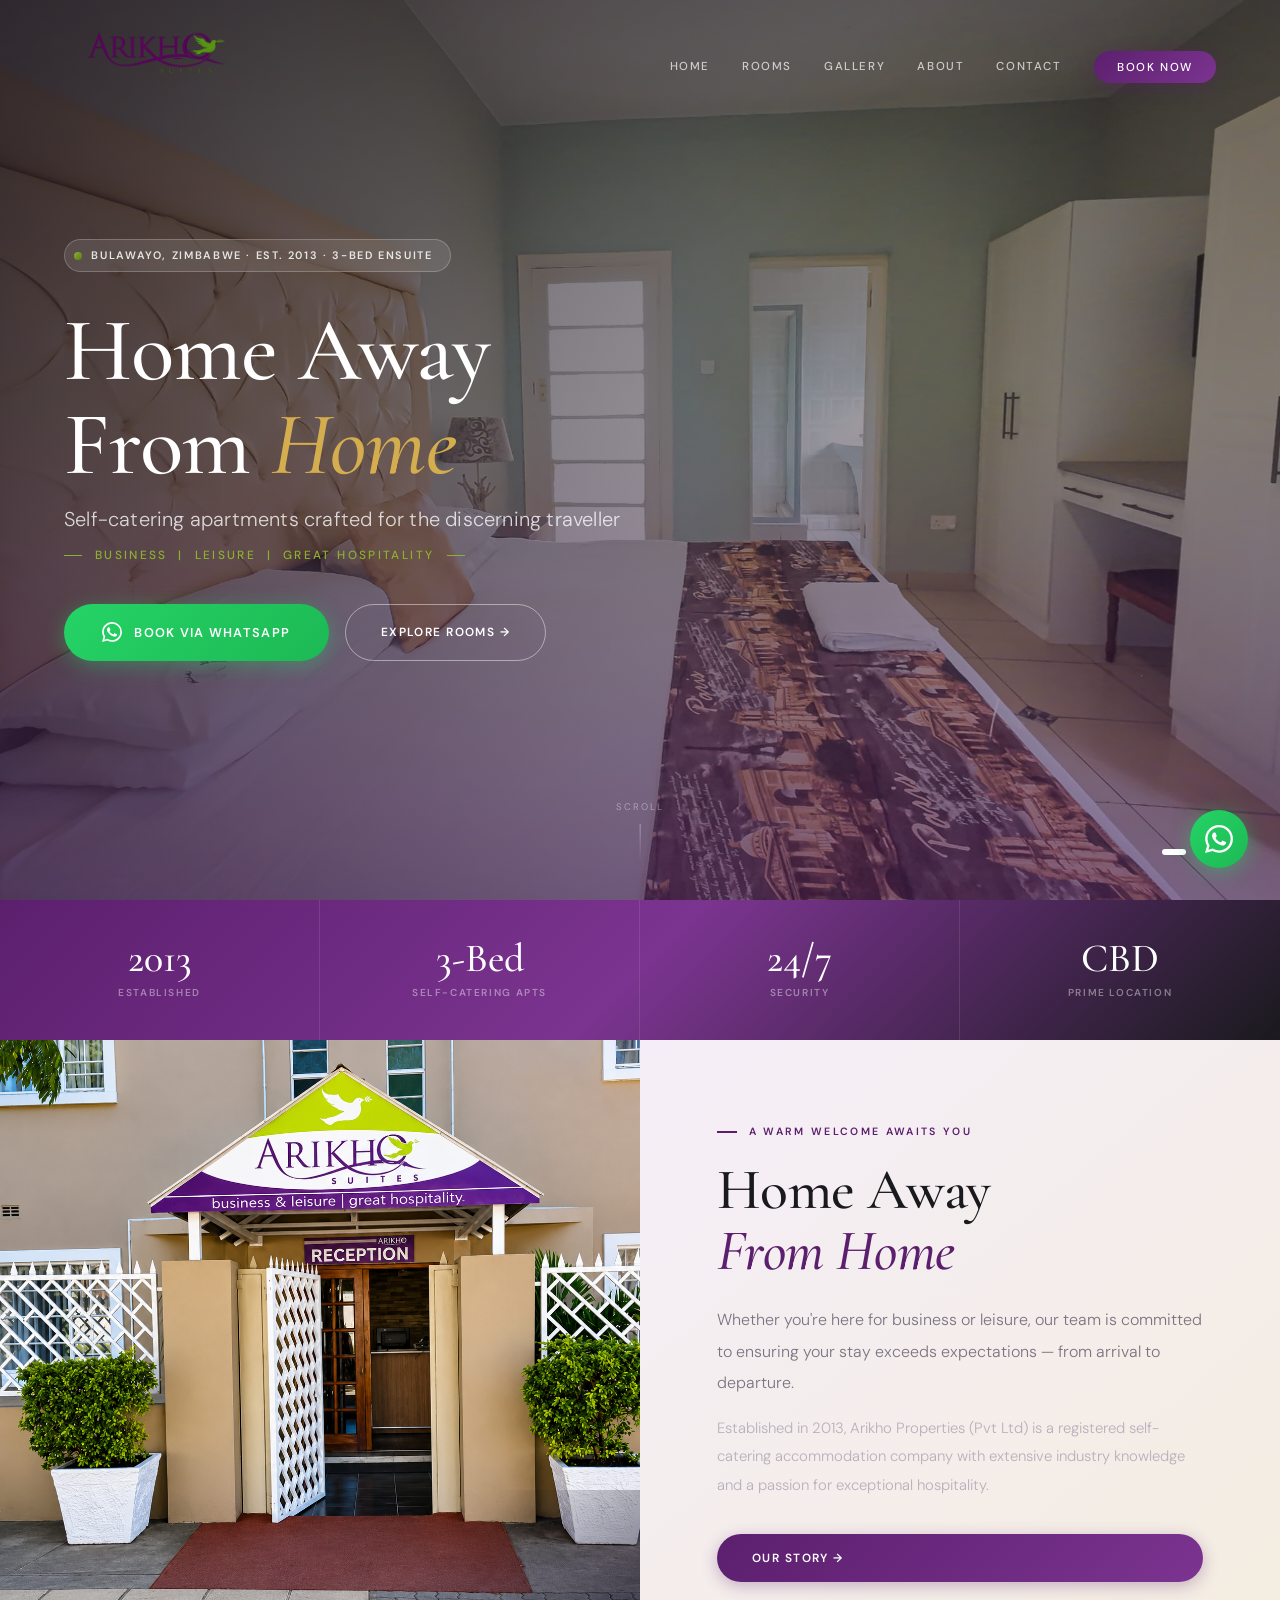
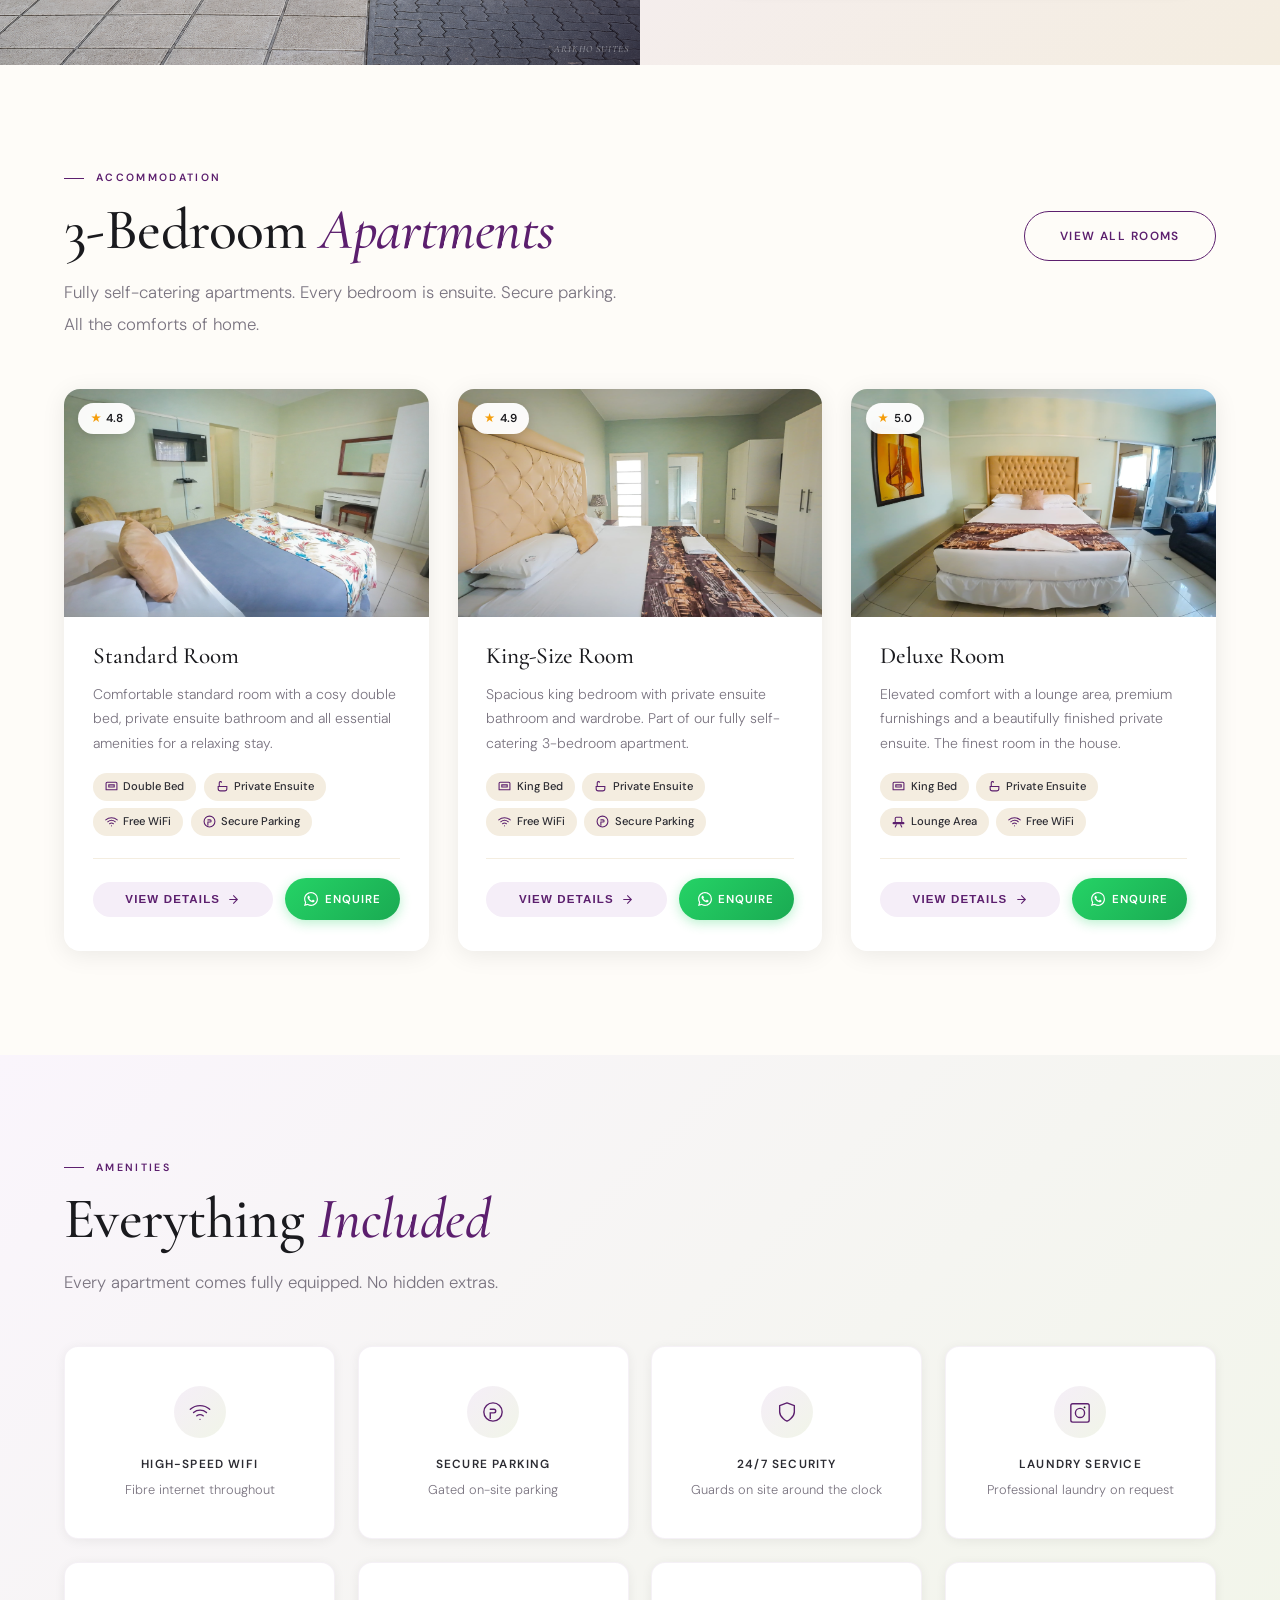
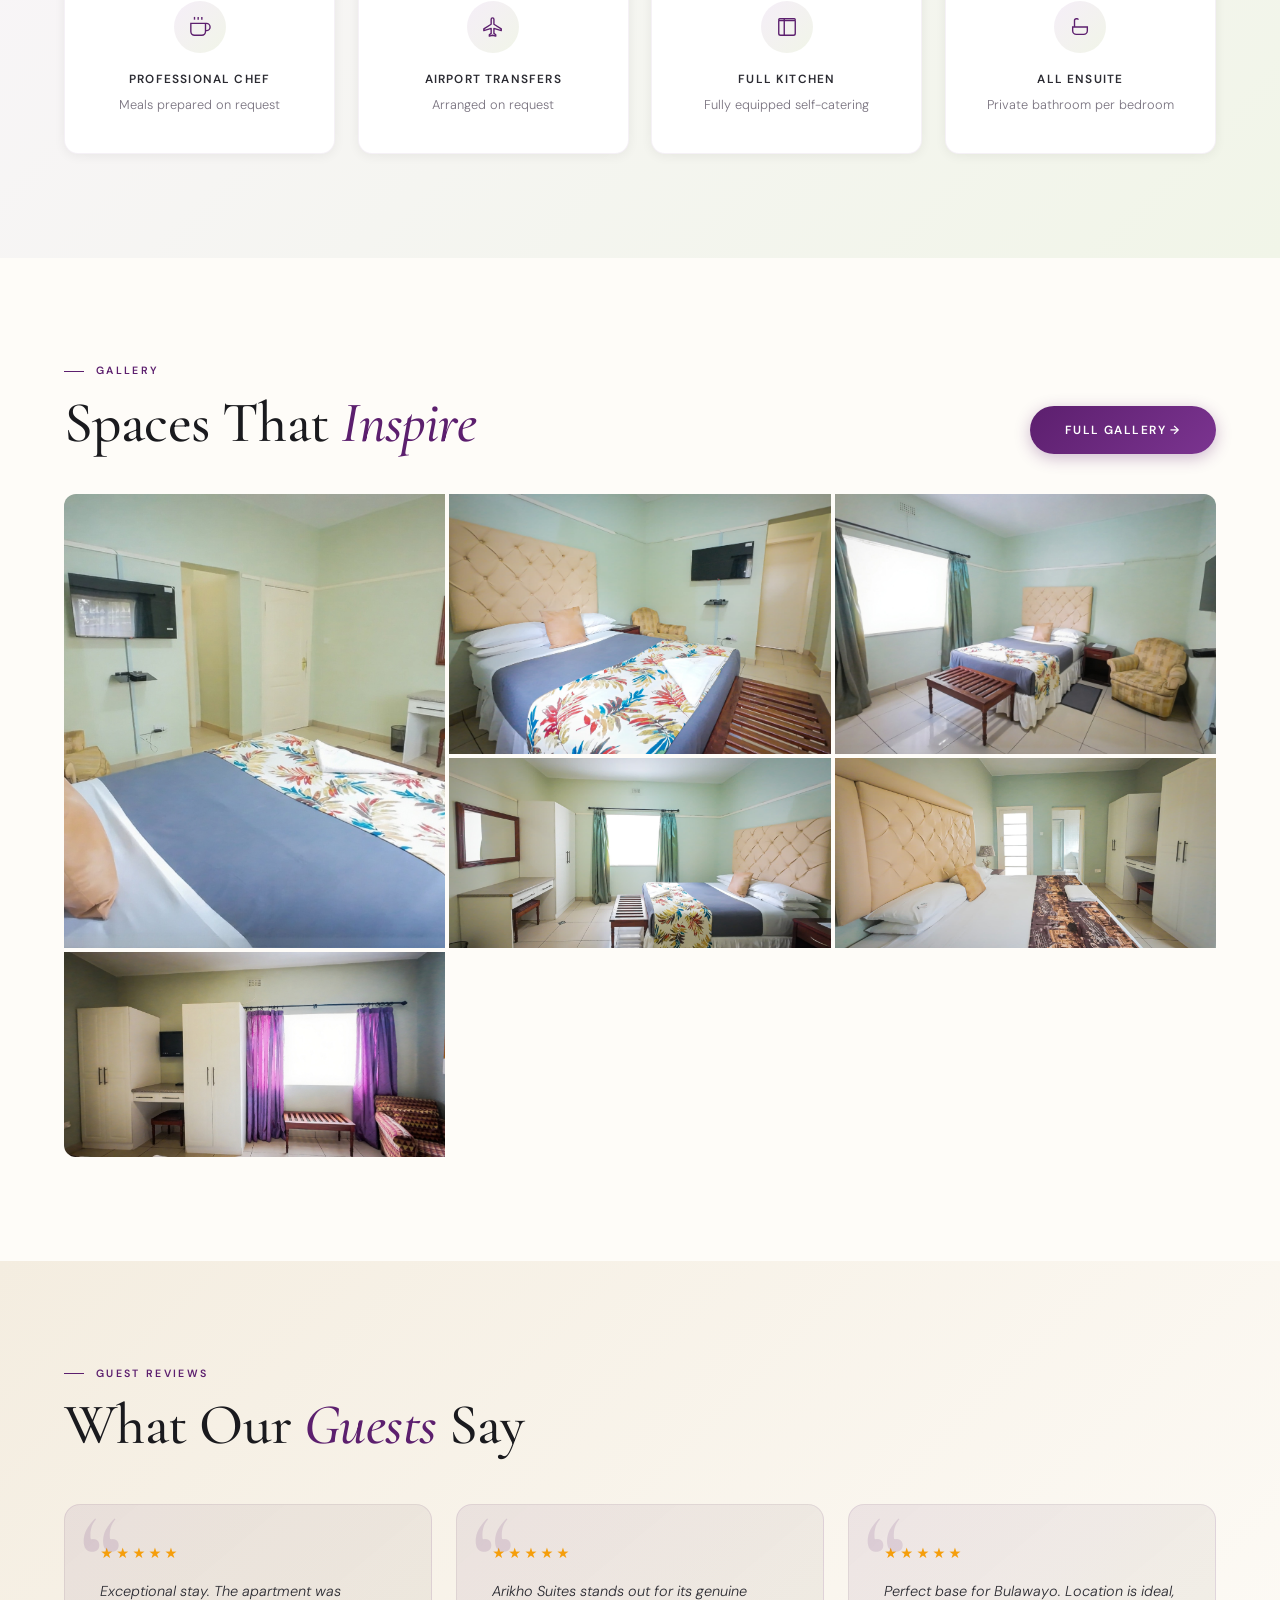
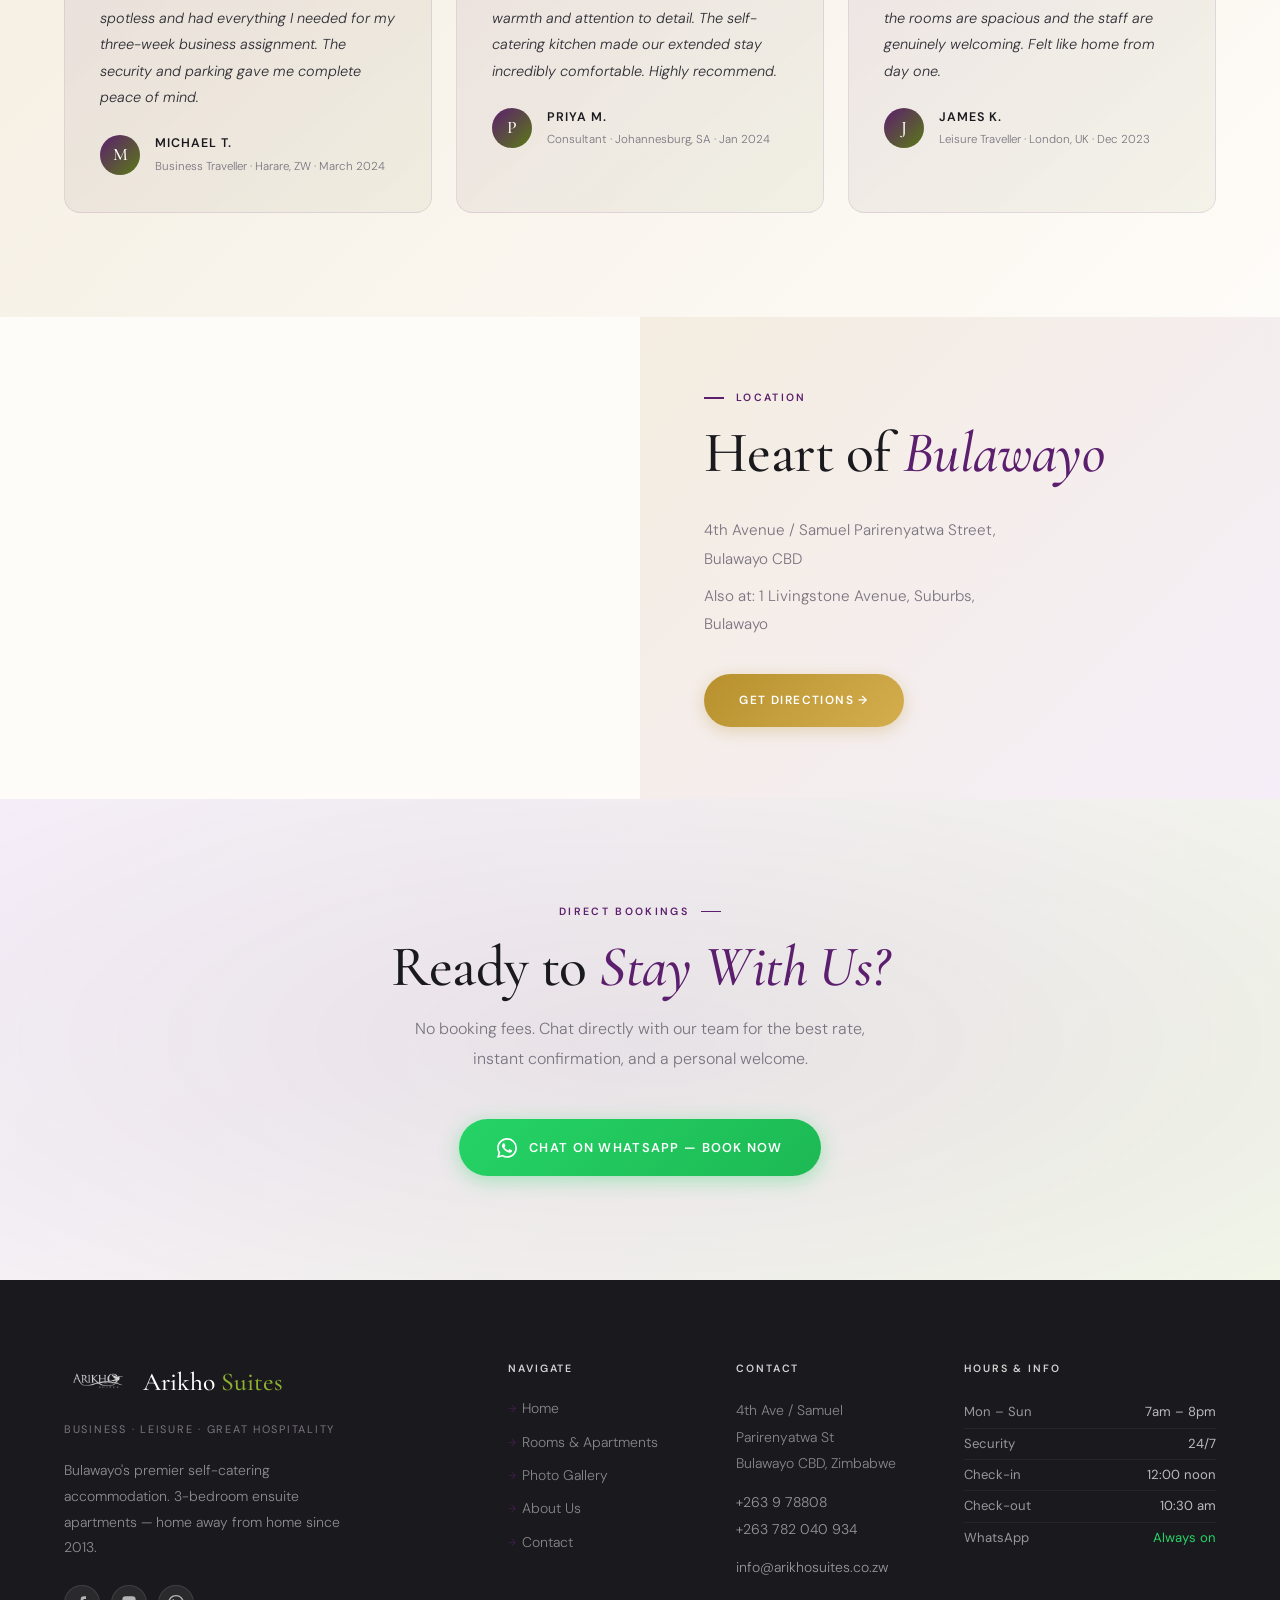
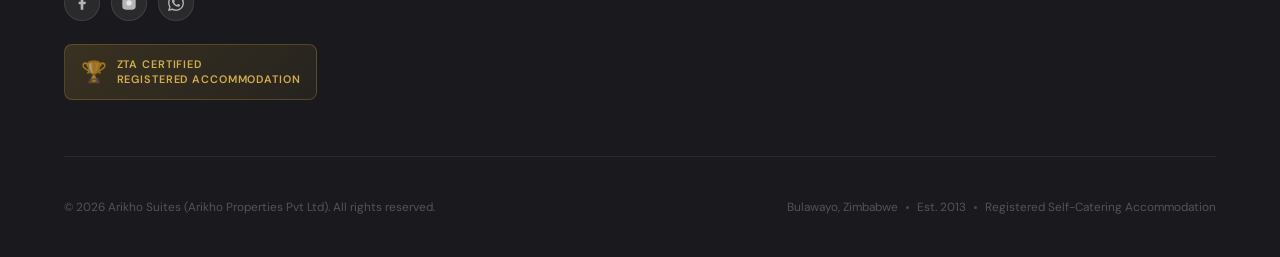
==== commit 843b4c3c: "Add files via upload" ====
--- a/index.html
+++ b/index.html
@@ -383,7 +383,7 @@
 .room-rating .star{color:#F59E0B;font-size:.78rem}
 
 /* Price badge */
-.room-price-badge{
+.room-price-badge{display:none!important;
   position:absolute;top:.9rem;right:.9rem;z-index:2;
   background:linear-gradient(135deg,var(--plum) 0%,var(--plum-mid) 100%);
   border-radius:50px;padding:.3rem .9rem;
@@ -857,7 +857,7 @@
   "name": "Arikho Suites",
   "description": "Premium 3-bedroom self-catering apartments in Bulawayo, Zimbabwe. Established 2013.",
   "url": "https://arikhosuites.co.zw",
-  "telephone": "+263783029961",
+  "telephone": "+263782040934",
   "address": {
     "@type": "PostalAddress",
     "streetAddress": "4th Avenue / Samuel Parirenyatwa Street",
@@ -876,8 +876,8 @@
     {"@type":"LocationFeatureSpecification","name":"24/7 Security","value":true}
   ],
   "numberOfRooms": "3",
-  "checkinTime": "Flexible",
-  "checkoutTime": "Flexible",
+  "checkinTime": "12:00",
+  "checkoutTime": "10:30",
   "priceRange": "$$"
 }
 </script>
@@ -898,7 +898,7 @@
     <li><a onclick="go('about')" data-p="about">About</a></li>
     <li><a onclick="go('contact')" data-p="contact">Contact</a></li>
     <li>
-      <a href="https://wa.me/263783029961?text=Hello%20Arikho%20Suites%2C%20I%20would%20like%20to%20make%20a%20booking%20enquiry."
+      <a href="https://wa.me/263782040934?text=Hello%20Arikho%20Suites%2C%20I%20would%20like%20to%20make%20a%20booking%20enquiry."
          target="_blank" class="nav-book">Book Now</a>
     </li>
   </ul>
@@ -914,11 +914,11 @@
   <a onclick="go('gallery');toggleMenu()">Gallery</a>
   <a onclick="go('about');toggleMenu()">About</a>
   <a onclick="go('contact');toggleMenu()">Contact</a>
-  <a href="https://wa.me/263783029961?text=Hello%20Arikho%20Suites%2C%20I%20would%20like%20to%20book%20a%20room." target="_blank">📲 Book via WhatsApp</a>
+  <a href="https://wa.me/263782040934?text=Hello%20Arikho%20Suites%2C%20I%20would%20like%20to%20book%20a%20room." target="_blank">📲 Book via WhatsApp</a>
 </div>
 
 <!-- FLOATING WA -->
-<a class="wa-float" href="https://wa.me/263783029961?text=Hello%20Arikho%20Suites%2C%20I%20would%20like%20to%20make%20a%20booking%20enquiry." target="_blank" rel="noopener" title="Chat on WhatsApp">
+<a class="wa-float" href="https://wa.me/263782040934?text=Hello%20Arikho%20Suites%2C%20I%20would%20like%20to%20make%20a%20booking%20enquiry." target="_blank" rel="noopener" title="Chat on WhatsApp">
   <svg viewBox="0 0 24 24"><path d="M17.472 14.382c-.297-.149-1.758-.867-2.03-.967-.273-.099-.471-.148-.67.15-.197.297-.767.966-.94 1.164-.173.199-.347.223-.644.075-.297-.15-1.255-.463-2.39-1.475-.883-.788-1.48-1.761-1.653-2.059-.173-.297-.018-.458.13-.606.134-.133.298-.347.446-.52.149-.174.198-.298.298-.497.099-.198.05-.371-.025-.52-.075-.149-.669-1.612-.916-2.207-.242-.579-.487-.5-.669-.51-.173-.008-.371-.01-.57-.01-.198 0-.52.074-.792.372-.272.297-1.04 1.016-1.04 2.479 0 1.462 1.065 2.875 1.213 3.074.149.198 2.096 3.2 5.077 4.487.709.306 1.262.489 1.694.625.712.227 1.36.195 1.871.118.571-.085 1.758-.719 2.006-1.413.248-.694.248-1.289.173-1.413-.074-.124-.272-.198-.57-.347m-5.421 7.403h-.004a9.87 9.87 0 01-5.031-1.378l-.361-.214-3.741.982.998-3.648-.235-.374a9.86 9.86 0 01-1.51-5.26c.001-5.45 4.436-9.884 9.888-9.884 2.64 0 5.122 1.03 6.988 2.898a9.825 9.825 0 012.893 6.994c-.003 5.45-4.437 9.884-9.885 9.884m8.413-18.297A11.815 11.815 0 0012.05 0C5.495 0 .16 5.335.157 11.892c0 2.096.547 4.142 1.588 5.945L.057 24l6.305-1.654a11.882 11.882 0 005.683 1.448h.005c6.554 0 11.89-5.335 11.893-11.893a11.821 11.821 0 00-3.48-8.413z"/></svg>
 </a>
 
@@ -950,7 +950,7 @@
       <p class="hero-sub">Self-catering apartments crafted for the discerning traveller</p>
       <div class="hero-tagline">Business &nbsp;|&nbsp; Leisure &nbsp;|&nbsp; Great Hospitality</div>
       <div class="hero-actions">
-        <a href="https://wa.me/263783029961?text=Hello%20Arikho%20Suites%2C%20I%20would%20like%20to%20book%20a%20room.%20Please%20advise%20on%20availability." target="_blank" class="btn-wa">
+        <a href="https://wa.me/263782040934?text=Hello%20Arikho%20Suites%2C%20I%20would%20like%20to%20book%20a%20room.%20Please%20advise%20on%20availability." target="_blank" class="btn-wa">
           <svg viewBox="0 0 24 24"><path d="M17.472 14.382c-.297-.149-1.758-.867-2.03-.967-.273-.099-.471-.148-.67.15-.197.297-.767.966-.94 1.164-.173.199-.347.223-.644.075-.297-.15-1.255-.463-2.39-1.475-.883-.788-1.48-1.761-1.653-2.059-.173-.297-.018-.458.13-.606.134-.133.298-.347.446-.52.149-.174.198-.298.298-.497.099-.198.05-.371-.025-.52-.075-.149-.669-1.612-.916-2.207-.242-.579-.487-.5-.669-.51-.173-.008-.371-.01-.57-.01-.198 0-.52.074-.792.372-.272.297-1.04 1.016-1.04 2.479 0 1.462 1.065 2.875 1.213 3.074.149.198 2.096 3.2 5.077 4.487.709.306 1.262.489 1.694.625.712.227 1.36.195 1.871.118.571-.085 1.758-.719 2.006-1.413.248-.694.248-1.289.173-1.413-.074-.124-.272-.198-.57-.347m-5.421 7.403h-.004a9.87 9.87 0 01-5.031-1.378l-.361-.214-3.741.982.998-3.648-.235-.374a9.86 9.86 0 01-1.51-5.26c.001-5.45 4.436-9.884 9.888-9.884 2.64 0 5.122 1.03 6.988 2.898a9.825 9.825 0 012.893 6.994c-.003 5.45-4.437 9.884-9.885 9.884m8.413-18.297A11.815 11.815 0 0012.05 0C5.495 0 .16 5.335.157 11.892c0 2.096.547 4.142 1.588 5.945L.057 24l6.305-1.654a11.882 11.882 0 005.683 1.448h.005c6.554 0 11.89-5.335 11.893-11.893a11.821 11.821 0 00-3.48-8.413z"/></svg>
           Book via WhatsApp
         </a>
@@ -1087,7 +1087,7 @@
     <div class="eyebrow center" style="margin-bottom:1rem;justify-content:center">Direct Bookings</div>
     <h2 class="display" style="margin-bottom:1rem">Ready to <em>Stay With Us?</em></h2>
     <p>No booking fees. Chat directly with our team for the best rate, instant confirmation, and a personal welcome.</p>
-    <a href="https://wa.me/263783029961?text=Hello%20Arikho%20Suites%2C%20I%20would%20like%20to%20enquire%20about%20room%20availability%20and%20rates." target="_blank" class="btn-wa" style="margin:0 auto">
+    <a href="https://wa.me/263782040934?text=Hello%20Arikho%20Suites%2C%20I%20would%20like%20to%20enquire%20about%20room%20availability%20and%20rates." target="_blank" class="btn-wa" style="margin:0 auto">
       <svg viewBox="0 0 24 24"><path d="M17.472 14.382c-.297-.149-1.758-.867-2.03-.967-.273-.099-.471-.148-.67.15-.197.297-.767.966-.94 1.164-.173.199-.347.223-.644.075-.297-.15-1.255-.463-2.39-1.475-.883-.788-1.48-1.761-1.653-2.059-.173-.297-.018-.458.13-.606.134-.133.298-.347.446-.52.149-.174.198-.298.298-.497.099-.198.05-.371-.025-.52-.075-.149-.669-1.612-.916-2.207-.242-.579-.487-.5-.669-.51-.173-.008-.371-.01-.57-.01-.198 0-.52.074-.792.372-.272.297-1.04 1.016-1.04 2.479 0 1.462 1.065 2.875 1.213 3.074.149.198 2.096 3.2 5.077 4.487.709.306 1.262.489 1.694.625.712.227 1.36.195 1.871.118.571-.085 1.758-.719 2.006-1.413.248-.694.248-1.289.173-1.413-.074-.124-.272-.198-.57-.347m-5.421 7.403h-.004a9.87 9.87 0 01-5.031-1.378l-.361-.214-3.741.982.998-3.648-.235-.374a9.86 9.86 0 01-1.51-5.26c.001-5.45 4.436-9.884 9.888-9.884 2.64 0 5.122 1.03 6.988 2.898a9.825 9.825 0 012.893 6.994c-.003 5.45-4.437 9.884-9.885 9.884m8.413-18.297A11.815 11.815 0 0012.05 0C5.495 0 .16 5.335.157 11.892c0 2.096.547 4.142 1.588 5.945L.057 24l6.305-1.654a11.882 11.882 0 005.683 1.448h.005c6.554 0 11.89-5.335 11.893-11.893a11.821 11.821 0 00-3.48-8.413z"/></svg>
       Chat on WhatsApp — Book Now
     </a>
@@ -1128,7 +1128,7 @@
     <div class="eyebrow center" style="margin-bottom:1rem;justify-content:center">Make a Reservation</div>
     <h2 class="display" style="margin-bottom:1rem">Found Your <em>Perfect Room?</em></h2>
     <p>Tell us your dates and any requirements. We'll respond within minutes.</p>
-    <a href="https://wa.me/263783029961?text=Hello%20Arikho%20Suites%2C%20I%20would%20like%20to%20enquire%20about%20room%20availability%20and%20rates." target="_blank" class="btn-wa" style="margin:0 auto">
+    <a href="https://wa.me/263782040934?text=Hello%20Arikho%20Suites%2C%20I%20would%20like%20to%20enquire%20about%20room%20availability%20and%20rates." target="_blank" class="btn-wa" style="margin:0 auto">
       <svg viewBox="0 0 24 24"><path d="M17.472 14.382c-.297-.149-1.758-.867-2.03-.967-.273-.099-.471-.148-.67.15-.197.297-.767.966-.94 1.164-.173.199-.347.223-.644.075-.297-.15-1.255-.463-2.39-1.475-.883-.788-1.48-1.761-1.653-2.059-.173-.297-.018-.458.13-.606.134-.133.298-.347.446-.52.149-.174.198-.298.298-.497.099-.198.05-.371-.025-.52-.075-.149-.669-1.612-.916-2.207-.242-.579-.487-.5-.669-.51-.173-.008-.371-.01-.57-.01-.198 0-.52.074-.792.372-.272.297-1.04 1.016-1.04 2.479 0 1.462 1.065 2.875 1.213 3.074.149.198 2.096 3.2 5.077 4.487.709.306 1.262.489 1.694.625.712.227 1.36.195 1.871.118.571-.085 1.758-.719 2.006-1.413.248-.694.248-1.289.173-1.413-.074-.124-.272-.198-.57-.347m-5.421 7.403h-.004a9.87 9.87 0 01-5.031-1.378l-.361-.214-3.741.982.998-3.648-.235-.374a9.86 9.86 0 01-1.51-5.26c.001-5.45 4.436-9.884 9.888-9.884 2.64 0 5.122 1.03 6.988 2.898a9.825 9.825 0 012.893 6.994c-.003 5.45-4.437 9.884-9.885 9.884m8.413-18.297A11.815 11.815 0 0012.05 0C5.495 0 .16 5.335.157 11.892c0 2.096.547 4.142 1.588 5.945L.057 24l6.305-1.654a11.882 11.882 0 005.683 1.448h.005c6.554 0 11.89-5.335 11.893-11.893a11.821 11.821 0 00-3.48-8.413z"/></svg>
       Enquire on WhatsApp
     </a>
@@ -1175,7 +1175,7 @@
   <div class="wa-sec reveal">
     <h2 class="display" style="margin-bottom:1rem">Like What You <em>See?</em></h2>
     <p>Book directly with our team for the best rates and a personal welcome.</p>
-    <a href="https://wa.me/263783029961?text=Hello%20Arikho%20Suites%2C%20I%20saw%20your%20gallery%20and%20would%20like%20to%20book%20a%20stay." target="_blank" class="btn-wa" style="margin:0 auto">
+    <a href="https://wa.me/263782040934?text=Hello%20Arikho%20Suites%2C%20I%20saw%20your%20gallery%20and%20would%20like%20to%20book%20a%20stay." target="_blank" class="btn-wa" style="margin:0 auto">
       <svg viewBox="0 0 24 24"><path d="M17.472 14.382c-.297-.149-1.758-.867-2.03-.967-.273-.099-.471-.148-.67.15-.197.297-.767.966-.94 1.164-.173.199-.347.223-.644.075-.297-.15-1.255-.463-2.39-1.475-.883-.788-1.48-1.761-1.653-2.059-.173-.297-.018-.458.13-.606.134-.133.298-.347.446-.52.149-.174.198-.298.298-.497.099-.198.05-.371-.025-.52-.075-.149-.669-1.612-.916-2.207-.242-.579-.487-.5-.669-.51-.173-.008-.371-.01-.57-.01-.198 0-.52.074-.792.372-.272.297-1.04 1.016-1.04 2.479 0 1.462 1.065 2.875 1.213 3.074.149.198 2.096 3.2 5.077 4.487.709.306 1.262.489 1.694.625.712.227 1.36.195 1.871.118.571-.085 1.758-.719 2.006-1.413.248-.694.248-1.289.173-1.413-.074-.124-.272-.198-.57-.347m-5.421 7.403h-.004a9.87 9.87 0 01-5.031-1.378l-.361-.214-3.741.982.998-3.648-.235-.374a9.86 9.86 0 01-1.51-5.26c.001-5.45 4.436-9.884 9.888-9.884 2.64 0 5.122 1.03 6.988 2.898a9.825 9.825 0 012.893 6.994c-.003 5.45-4.437 9.884-9.885 9.884m8.413-18.297A11.815 11.815 0 0012.05 0C5.495 0 .16 5.335.157 11.892c0 2.096.547 4.142 1.588 5.945L.057 24l6.305-1.654a11.882 11.882 0 005.683 1.448h.005c6.554 0 11.89-5.335 11.893-11.893a11.821 11.821 0 00-3.48-8.413z"/></svg>
       Book Your Stay
     </a>
@@ -1269,9 +1269,9 @@
     <div class="split-body" style="background:linear-gradient(140deg,var(--plum-soft) 0%,var(--sand) 100%)">
       <div class="eyebrow" style="margin-bottom:1rem">Our Commitment</div>
       <h2 class="display" style="margin-bottom:1.4rem">Always <em>Here</em><br>For You</h2>
-      <p style="color:var(--stone);font-weight:300;line-height:1.95;font-size:.97rem;margin-bottom:1rem">Our office is open from 7am to 8pm daily. Outside of office hours, our security team is on-site to assist with any needs.</p>
+      <p style="color:var(--stone);font-weight:300;line-height:1.95;font-size:.97rem;margin-bottom:1rem">Check-in is at 12:00 noon and check-out is at 10:30 am. Our office is open from 7am to 8pm daily. Outside of office hours, our security team is on-site to assist with any needs.</p>
       <p style="color:var(--stone-light);font-weight:300;line-height:1.9;font-size:.93rem;margin-bottom:2.2rem">Whether you need a professional chef to prepare your meals, laundry handled, or airport transfers arranged — our team goes the extra mile every time.</p>
-      <a href="https://wa.me/263783029961?text=Hello%20Arikho%20Suites%2C%20I%20would%20like%20to%20make%20a%20booking%20enquiry." target="_blank" class="btn btn-plum">Book a Suite →</a>
+      <a href="https://wa.me/263782040934?text=Hello%20Arikho%20Suites%2C%20I%20would%20like%20to%20make%20a%20booking%20enquiry." target="_blank" class="btn btn-plum">Book a Suite →</a>
     </div>
     <div class="split-img">
       <div class="img-wrap" style="height:100%">
@@ -1284,7 +1284,7 @@
   <div class="wa-sec reveal">
     <h2 class="display" style="margin-bottom:1rem">Stay With <em>Us</em></h2>
     <p>Business · Leisure · Great Hospitality</p>
-    <a href="https://wa.me/263783029961?text=Hello%20Arikho%20Suites%2C%20I%20would%20like%20to%20make%20a%20booking%20enquiry." target="_blank" class="btn-wa" style="margin:0 auto">
+    <a href="https://wa.me/263782040934?text=Hello%20Arikho%20Suites%2C%20I%20would%20like%20to%20make%20a%20booking%20enquiry." target="_blank" class="btn-wa" style="margin:0 auto">
       <svg viewBox="0 0 24 24"><path d="M17.472 14.382c-.297-.149-1.758-.867-2.03-.967-.273-.099-.471-.148-.67.15-.197.297-.767.966-.94 1.164-.173.199-.347.223-.644.075-.297-.15-1.255-.463-2.39-1.475-.883-.788-1.48-1.761-1.653-2.059-.173-.297-.018-.458.13-.606.134-.133.298-.347.446-.52.149-.174.198-.298.298-.497.099-.198.05-.371-.025-.52-.075-.149-.669-1.612-.916-2.207-.242-.579-.487-.5-.669-.51-.173-.008-.371-.01-.57-.01-.198 0-.52.074-.792.372-.272.297-1.04 1.016-1.04 2.479 0 1.462 1.065 2.875 1.213 3.074.149.198 2.096 3.2 5.077 4.487.709.306 1.262.489 1.694.625.712.227 1.36.195 1.871.118.571-.085 1.758-.719 2.006-1.413.248-.694.248-1.289.173-1.413-.074-.124-.272-.198-.57-.347m-5.421 7.403h-.004a9.87 9.87 0 01-5.031-1.378l-.361-.214-3.741.982.998-3.648-.235-.374a9.86 9.86 0 01-1.51-5.26c.001-5.45 4.436-9.884 9.888-9.884 2.64 0 5.122 1.03 6.988 2.898a9.825 9.825 0 012.893 6.994c-.003 5.45-4.437 9.884-9.885 9.884m8.413-18.297A11.815 11.815 0 0012.05 0C5.495 0 .16 5.335.157 11.892c0 2.096.547 4.142 1.588 5.945L.057 24l6.305-1.654a11.882 11.882 0 005.683 1.448h.005c6.554 0 11.89-5.335 11.893-11.893a11.821 11.821 0 00-3.48-8.413z"/></svg>
       Chat on WhatsApp
     </a>
@@ -1324,7 +1324,7 @@
           <div class="ci-icon"><svg viewBox="0 0 24 24" stroke-linecap="round"><path d="M22 16.92v3a2 2 0 0 1-2.18 2 19.79 19.79 0 0 1-8.63-3.07A19.5 19.5 0 0 1 4.69 12 19.79 19.79 0 0 1 1.61 3.4a2 2 0 0 1 1.99-2.18H6.6a2 2 0 0 1 2 1.72c.127.96.361 1.903.7 2.81a2 2 0 0 1-.45 2.11L7.91 8.96a16 16 0 0 0 6 6l.95-.95a2 2 0 0 1 2.11-.45c.907.339 1.85.573 2.81.7A2 2 0 0 1 21.73 16.92z"/></svg></div>
           <div>
             <div class="ci-label">Phone</div>
-            <div class="ci-val"><a href="tel:+2639078808">+263 9 78808</a> / 78800-2<br>Mobile: <a href="tel:+263783029961">+263 783 029 961</a></div>
+            <div class="ci-val"><a href="tel:+2639078808">+263 9 78808</a> / 78800-2<br>Mobile: <a href="tel:+263782040934">+263 782 040 934</a></div>
           </div>
         </div>
         <div class="contact-item">
@@ -1348,7 +1348,7 @@
         </div>
         <h3>Chat With Us</h3>
         <p>Our team is available on WhatsApp every day. Send us a message and receive a personal response within minutes — no forms, no waiting.</p>
-        <a href="https://wa.me/263783029961?text=Hello%20Arikho%20Suites%2C%20I%20would%20like%20to%20make%20a%20reservation%20enquiry." target="_blank" class="btn-wa" style="width:100%;justify-content:center">
+        <a href="https://wa.me/263782040934?text=Hello%20Arikho%20Suites%2C%20I%20would%20like%20to%20make%20a%20reservation%20enquiry." target="_blank" class="btn-wa" style="width:100%;justify-content:center">
           <svg viewBox="0 0 24 24"><path d="M17.472 14.382c-.297-.149-1.758-.867-2.03-.967-.273-.099-.471-.148-.67.15-.197.297-.767.966-.94 1.164-.173.199-.347.223-.644.075-.297-.15-1.255-.463-2.39-1.475-.883-.788-1.48-1.761-1.653-2.059-.173-.297-.018-.458.13-.606.134-.133.298-.347.446-.52.149-.174.198-.298.298-.497.099-.198.05-.371-.025-.52-.075-.149-.669-1.612-.916-2.207-.242-.579-.487-.5-.669-.51-.173-.008-.371-.01-.57-.01-.198 0-.52.074-.792.372-.272.297-1.04 1.016-1.04 2.479 0 1.462 1.065 2.875 1.213 3.074.149.198 2.096 3.2 5.077 4.487.709.306 1.262.489 1.694.625.712.227 1.36.195 1.871.118.571-.085 1.758-.719 2.006-1.413.248-.694.248-1.289.173-1.413-.074-.124-.272-.198-.57-.347m-5.421 7.403h-.004a9.87 9.87 0 01-5.031-1.378l-.361-.214-3.741.982.998-3.648-.235-.374a9.86 9.86 0 01-1.51-5.26c.001-5.45 4.436-9.884 9.888-9.884 2.64 0 5.122 1.03 6.988 2.898a9.825 9.825 0 012.893 6.994c-.003 5.45-4.437 9.884-9.885 9.884m8.413-18.297A11.815 11.815 0 0012.05 0C5.495 0 .16 5.335.157 11.892c0 2.096.547 4.142 1.588 5.945L.057 24l6.305-1.654a11.882 11.882 0 005.683 1.448h.005c6.554 0 11.89-5.335 11.893-11.893a11.821 11.821 0 00-3.48-8.413z"/></svg>
           Open WhatsApp
         </a>
@@ -1368,7 +1368,7 @@
 ═══════════════════════════════════════════════════════ -->
 <script>
 // ── DATA ──────────────────────────────────────────────────
-const WA = n => `https://wa.me/263783029961?text=${encodeURIComponent(n)}`;
+const WA = n => `https://wa.me/263782040934?text=${encodeURIComponent(n)}`;
 
 const HERO = [
   'images/king-1.jpeg',
@@ -1393,7 +1393,7 @@
     name:'Standard Room',
     short:'Comfortable standard room with a cosy double bed, private ensuite bathroom and all essential amenities for a relaxing stay.',
     desc:'Our Standard Room offers a comfortable double bed dressed in fresh grey linen, a private ensuite bathroom, wardrobe, and all the essentials you need for a great night\'s rest. Clean, well-appointed and excellent value — perfect for solo travellers or couples on a shorter stay.',
-    price:'From $70 / night',
+    price:'Enquire for rates',
     rating:'4.8',
     feats:[['bed','Double Bed'],['ensuite','Private Ensuite'],['wifi','Free WiFi'],['park','Secure Parking']],
     features:['Double Bed','Private Ensuite','Wardrobe','WiFi','Secure Parking'],
@@ -1406,7 +1406,7 @@
     name:'King-Size Room',
     short:'Spacious king bedroom with private ensuite bathroom and wardrobe. Part of our fully self-catering 3-bedroom apartment.',
     desc:'Our King-Size Room offers a generous king-sized bed, plush linen, and a private ensuite bathroom finished in marble-style tiles. The room includes ample wardrobe space, a work desk, and large windows letting in natural light. Available as part of a full 3-bedroom self-catering apartment.',
-    price:'From $90 / night',
+    price:'Enquire for rates',
     rating:'4.9',
     feats:[['bed','King Bed'],['ensuite','Private Ensuite'],['wifi','Free WiFi'],['park','Secure Parking']],
     features:['King Bed','Private Ensuite','Work Desk','WiFi','Secure Parking'],
@@ -1419,7 +1419,7 @@
     name:'Deluxe Room',
     short:'Elevated comfort with a lounge area, premium furnishings and a beautifully finished private ensuite. The finest room in the house.',
     desc:'The Deluxe Room is our premium offering — featuring a comfortable seating area with a couch, elegant décor, and a beautifully appointed private ensuite finished in cool grey tones. Ideal for guests who want a little more space, style and comfort. Available as part of our full self-catering apartment.',
-    price:'From $110 / night',
+    price:'Enquire for rates',
     rating:'5.0',
     feats:[['bed','King Bed'],['ensuite','Private Ensuite'],['desk','Lounge Area'],['wifi','Free WiFi']],
     features:['King Bed','Lounge / Couch Area','Private Ensuite','Work Desk','WiFi','Secure Parking'],
@@ -1432,7 +1432,7 @@
     name:'Twin Room',
     short:'Comfortable twin room with two single beds and a private ensuite bathroom — ideal for colleagues or friends travelling together.',
     desc:'Our Twin Room features two comfortable single beds dressed in fresh linen, a private ensuite bathroom, and all the essentials for a relaxed stay. Bright, well-appointed and great value — perfect for colleagues on a business trip or friends visiting Bulawayo together.',
-    price:'From $80 / night',
+    price:'Enquire for rates',
     rating:'4.8',
     feats:[['bed','Twin Beds'],['ensuite','Private Ensuite'],['wifi','Free WiFi'],['park','Secure Parking']],
     features:['Two Single Beds','Private Ensuite','Wardrobe','WiFi','Secure Parking'],
@@ -1445,7 +1445,7 @@
     name:'Full 3-Bedroom Apartment',
     short:'The complete apartment — all three ensuite bedrooms, full kitchen, dining area, and secure parking.',
     desc:'Book the entire 3-bedroom self-catering apartment for your group or family. All three bedrooms are ensuite. The apartment includes a fully equipped kitchen, dining area, and secure parking. Professional chef and laundry services available on request. Perfect for extended stays, corporate relocations, or family visits.',
-    price:'From $180 / night',
+    price:'Enquire for rates',
     rating:'5.0',
     feats:[['bed','3 Bedrooms'],['ensuite','All Ensuite'],['kitchen','Full Kitchen'],['chef','Chef Available']],
     features:['3 Bedrooms','All Ensuite','Full Kitchen','Dining Area','Secure Parking','Chef Available'],
@@ -1537,7 +1537,7 @@
         <a href="#" aria-label="Instagram">
           <svg viewBox="0 0 24 24"><rect x="2" y="2" width="20" height="20" rx="5" ry="5"/><path d="M16 11.37A4 4 0 1 1 12.63 8 4 4 0 0 1 16 11.37z"/><line x1="17.5" y1="6.5" x2="17.51" y2="6.5" stroke-width="2" stroke-linecap="round"/></svg>
         </a>
-        <a href="https://wa.me/263783029961" target="_blank" aria-label="WhatsApp">
+        <a href="https://wa.me/263782040934" target="_blank" aria-label="WhatsApp">
           <svg viewBox="0 0 24 24"><path d="M17.472 14.382c-.297-.149-1.758-.867-2.03-.967-.273-.099-.471-.148-.67.15-.197.297-.767.966-.94 1.164-.173.199-.347.223-.644.075-.297-.15-1.255-.463-2.39-1.475-.883-.788-1.48-1.761-1.653-2.059-.173-.297-.018-.458.13-.606.134-.133.298-.347.446-.52.149-.174.198-.298.298-.497.099-.198.05-.371-.025-.52-.075-.149-.669-1.612-.916-2.207-.242-.579-.487-.5-.669-.51-.173-.008-.371-.01-.57-.01-.198 0-.52.074-.792.372-.272.297-1.04 1.016-1.04 2.479 0 1.462 1.065 2.875 1.213 3.074.149.198 2.096 3.2 5.077 4.487.709.306 1.262.489 1.694.625.712.227 1.36.195 1.871.118.571-.085 1.758-.719 2.006-1.413.248-.694.248-1.289.173-1.413-.074-.124-.272-.198-.57-.347m-5.421 7.403h-.004a9.87 9.87 0 01-5.031-1.378l-.361-.214-3.741.982.998-3.648-.235-.374a9.86 9.86 0 01-1.51-5.26c.001-5.45 4.436-9.884 9.888-9.884 2.64 0 5.122 1.03 6.988 2.898a9.825 9.825 0 012.893 6.994c-.003 5.45-4.437 9.884-9.885 9.884m8.413-18.297A11.815 11.815 0 0012.05 0C5.495 0 .16 5.335.157 11.892c0 2.096.547 4.142 1.588 5.945L.057 24l6.305-1.654a11.882 11.882 0 005.683 1.448h.005c6.554 0 11.89-5.335 11.893-11.893a11.821 11.821 0 00-3.48-8.413z"/></svg>
         </a>
       </div>
@@ -1565,7 +1565,7 @@
       <p>4th Ave / Samuel Parirenyatwa St<br>Bulawayo CBD, Zimbabwe</p>
       <p style="margin-top:.75rem">
         <a href="tel:+2639078808">+263 9 78808</a><br>
-        <a href="tel:+263783029961">+263 783 029 961</a>
+        <a href="tel:+263782040934">+263 782 040 934</a>
       </p>
       <p style="margin-top:.75rem">
         <a href="mailto:info@arikhosuites.co.zw">info@arikhosuites.co.zw</a>
@@ -1578,7 +1578,8 @@
       <div class="ft-hours">
         <div class="ft-hours-row"><span>Mon – Sun</span><span style="color:rgba(255,255,255,.7)">7am – 8pm</span></div>
         <div class="ft-hours-row"><span>Security</span><span style="color:rgba(255,255,255,.7)">24/7</span></div>
-        <div class="ft-hours-row"><span>Check-in</span><span style="color:rgba(255,255,255,.7)">Flexible</span></div>
+        <div class="ft-hours-row"><span>Check-in</span><span style="color:rgba(255,255,255,.7)">12:00 noon</span></div>
+        <div class="ft-hours-row"><span>Check-out</span><span style="color:rgba(255,255,255,.7)">10:30 am</span></div>
         <div class="ft-hours-row"><span>WhatsApp</span><span style="color:#25D366">Always on</span></div>
       </div>
     </div>
@@ -1606,7 +1607,7 @@
     <div class="room-card-img">
       <img src="${r.images[0]}" alt="${r.name}" loading="lazy">
       <div class="room-rating"><span class="star">★</span> ${r.rating}</div>
-      <div class="room-price-badge">${r.price}</div>
+
     </div>
     <div class="room-card-body">
       <div class="room-card-header">
@@ -1725,8 +1726,7 @@
       <div style="display:inline-flex;align-items:center;gap:.5rem;background:var(--plum-soft);border-radius:50px;padding:.3rem 1rem;margin-bottom:1.5rem">
         <span style="color:#F59E0B;font-size:.9rem">★</span>
         <span style="font-size:.82rem;font-weight:600;color:var(--plum)">${r.rating} Rating</span>
-        <span style="width:3px;height:3px;border-radius:50%;background:var(--stone-light);display:inline-block"></span>
-        <span style="font-size:.82rem;font-weight:600;color:var(--plum)">${r.price}</span>
+
       </div>
     </div>
     <div class="room-detail-hero reveal" style="transition-delay:.1s">
@@ -1743,17 +1743,17 @@
       </div>
       <div class="sidebar-box">
         <h4>Book this Room</h4>
-        <p style="font-size:.82rem;font-weight:600;color:var(--plum);margin:.3rem 0 1rem">${r.price}</p>
+        
         <p class="body-sm" style="margin-bottom:1.4rem">Contact us directly for availability and best rates.</p>
         <a href="${WA(r.wa)}" target="_blank" class="btn-wa" style="width:100%;justify-content:center;margin-bottom:1.4rem">
           <svg viewBox="0 0 24 24" width="18" height="18" fill="white"><path d="M17.472 14.382c-.297-.149-1.758-.867-2.03-.967-.273-.099-.471-.148-.67.15-.197.297-.767.966-.94 1.164-.173.199-.347.223-.644.075-.297-.15-1.255-.463-2.39-1.475-.883-.788-1.48-1.761-1.653-2.059-.173-.297-.018-.458.13-.606.134-.133.298-.347.446-.52.149-.174.198-.298.298-.497.099-.198.05-.371-.025-.52-.075-.149-.669-1.612-.916-2.207-.242-.579-.487-.5-.669-.51-.173-.008-.371-.01-.57-.01-.198 0-.52.074-.792.372-.272.297-1.04 1.016-1.04 2.479 0 1.462 1.065 2.875 1.213 3.074.149.198 2.096 3.2 5.077 4.487.709.306 1.262.489 1.694.625.712.227 1.36.195 1.871.118.571-.085 1.758-.719 2.006-1.413.248-.694.248-1.289.173-1.413-.074-.124-.272-.198-.57-.347m-5.421 7.403h-.004a9.87 9.87 0 01-5.031-1.378l-.361-.214-3.741.982.998-3.648-.235-.374a9.86 9.86 0 01-1.51-5.26c.001-5.45 4.436-9.884 9.888-9.884 2.64 0 5.122 1.03 6.988 2.898a9.825 9.825 0 012.893 6.994c-.003 5.45-4.437 9.884-9.885 9.884m8.413-18.297A11.815 11.815 0 0012.05 0C5.495 0 .16 5.335.157 11.892c0 2.096.547 4.142 1.588 5.945L.057 24l6.305-1.654a11.882 11.882 0 005.683 1.448h.005c6.554 0 11.89-5.335 11.893-11.893a11.821 11.821 0 00-3.48-8.413z"/></svg>
           Check Availability
         </a>
-        ${[['Check-in','Flexible'],['Security','24/7'],['Office Hours','7am – 8pm'],['Chef','On request'],['Parking','Included']].map(([k,v]) => `<div class="sidebar-row"><span>${k}</span><span>${v}</span></div>`).join('')}
+        ${[['Check-in','12:00 noon'],['Check-out','10:30 am'],['Security','24/7'],['Office Hours','7am – 8pm'],['Chef','On request']].map(([k,v]) => `<div class="sidebar-row"><span>${k}</span><span>${v}</span></div>`).join('')}
         <div style="border-top:1px solid rgba(92,31,110,.1);margin-top:1rem;padding-top:1rem">
-          <a href="tel:+263783029961" style="font-size:.82rem;color:var(--plum);text-decoration:none;font-weight:500;display:flex;align-items:center;gap:.5rem">
+          <a href="tel:+263782040934" style="font-size:.82rem;color:var(--plum);text-decoration:none;font-weight:500;display:flex;align-items:center;gap:.5rem">
             <svg width="15" height="15" viewBox="0 0 24 24" fill="none" stroke="currentColor" stroke-width="1.5" stroke-linecap="round"><path d="M22 16.92v3a2 2 0 0 1-2.18 2 19.79 19.79 0 0 1-8.63-3.07A19.5 19.5 0 0 1 4.69 12 19.79 19.79 0 0 1 1.61 3.4a2 2 0 0 1 1.99-2.18H6.6a2 2 0 0 1 2 1.72c.127.96.361 1.903.7 2.81a2 2 0 0 1-.45 2.11L7.91 8.96a16 16 0 0 0 6 6l.95-.95a2 2 0 0 1 2.11-.45c.907.339 1.85.573 2.81.7A2 2 0 0 1 21.73 16.92z"/></svg>
-            +263 783 029 961
+            +263 782 040 934
           </a>
         </div>
       </div>
@@ -1768,7 +1768,7 @@
             </div>
             <div>
               <div style="font-family:var(--serif);font-size:1.05rem;color:var(--plum);line-height:1.25;margin-bottom:.2rem">${x.name}</div>
-              <div style="font-size:.75rem;color:var(--stone);font-weight:300">${x.price}</div>
+
             </div>
           </div>`).join('')}
       </div>
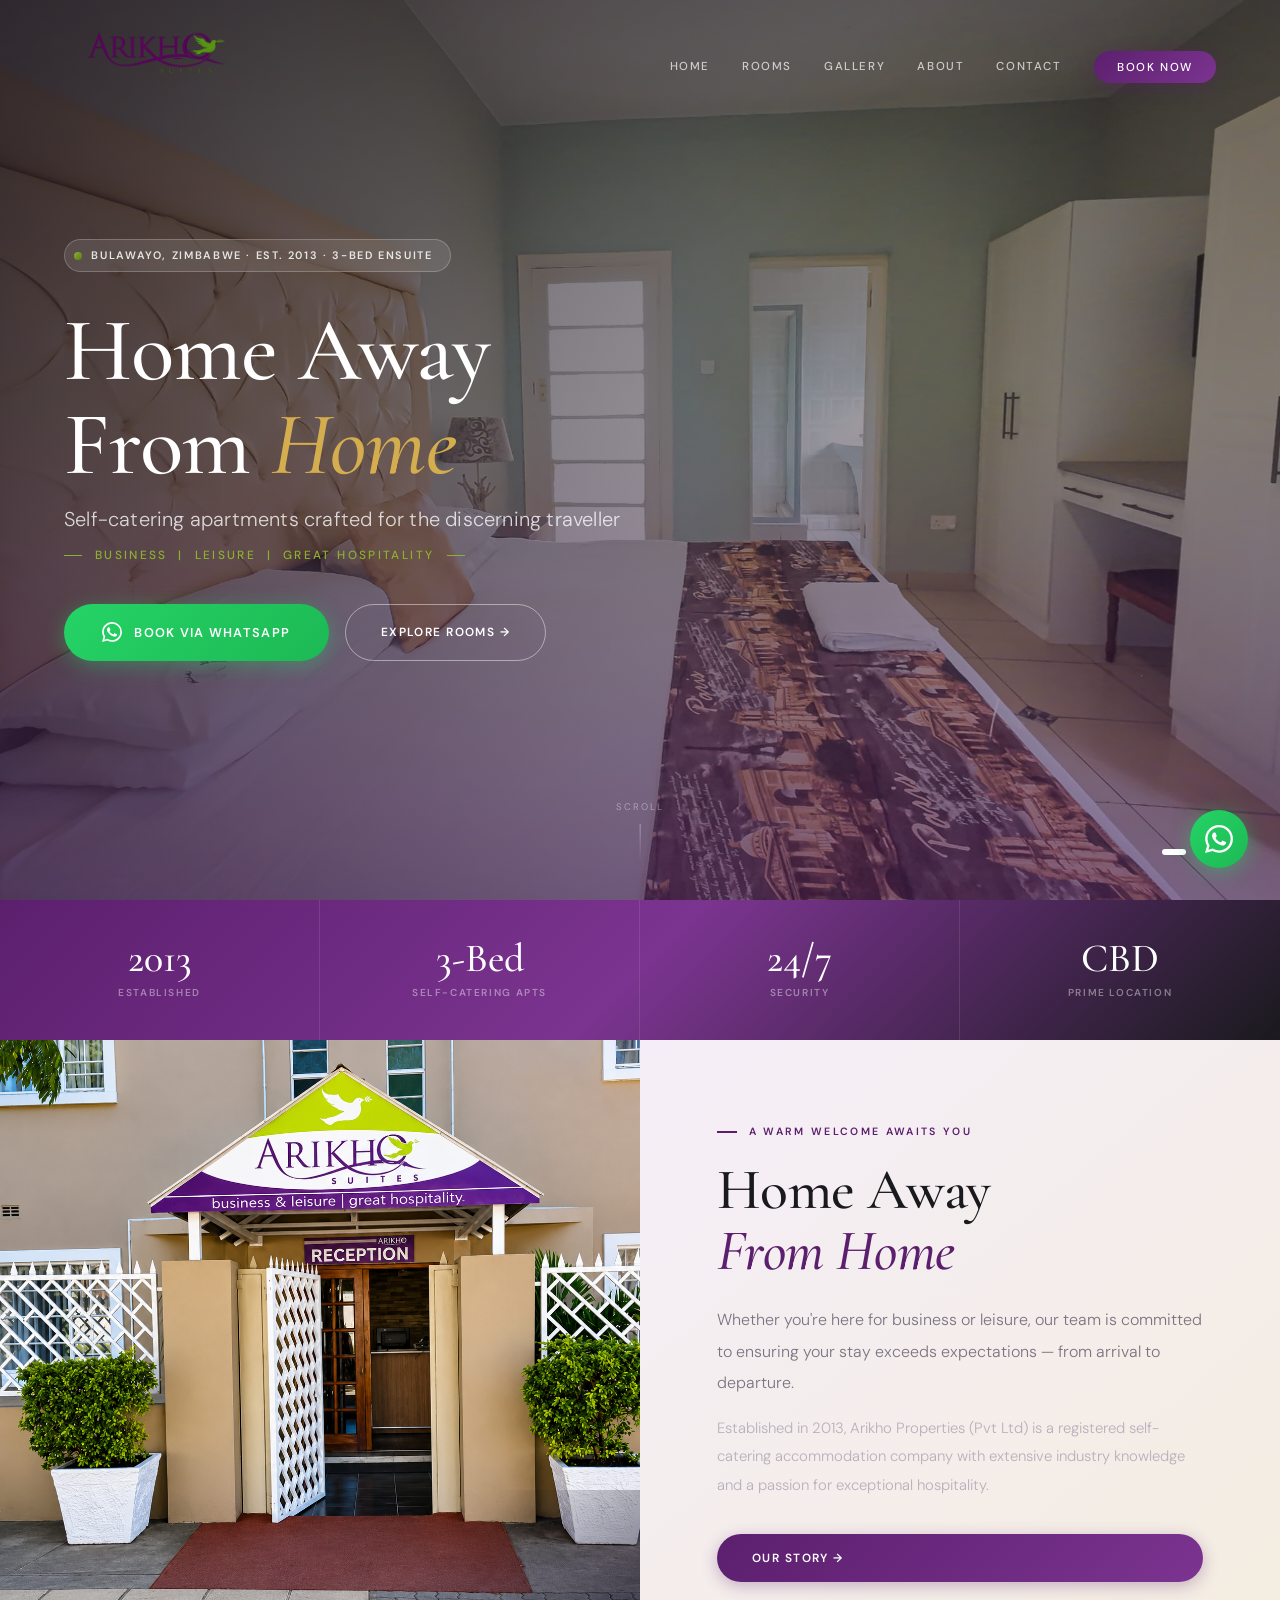
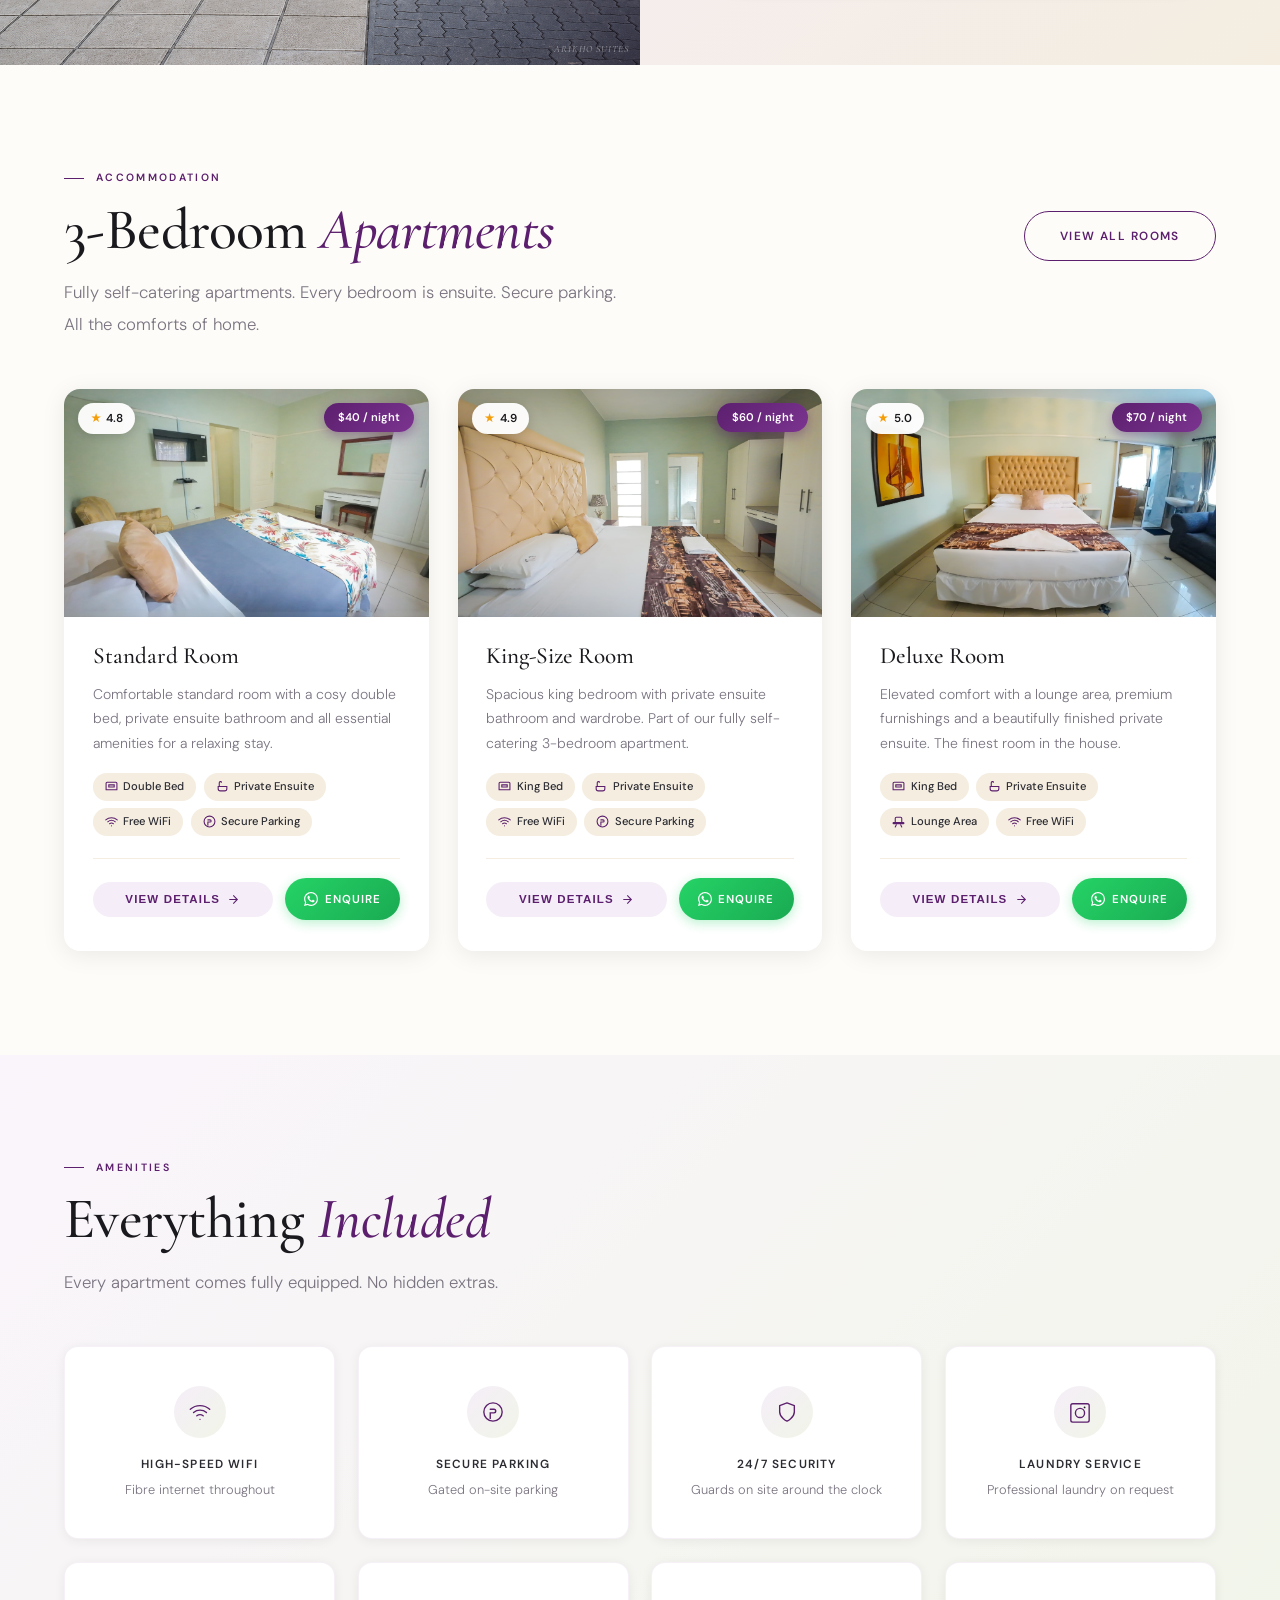
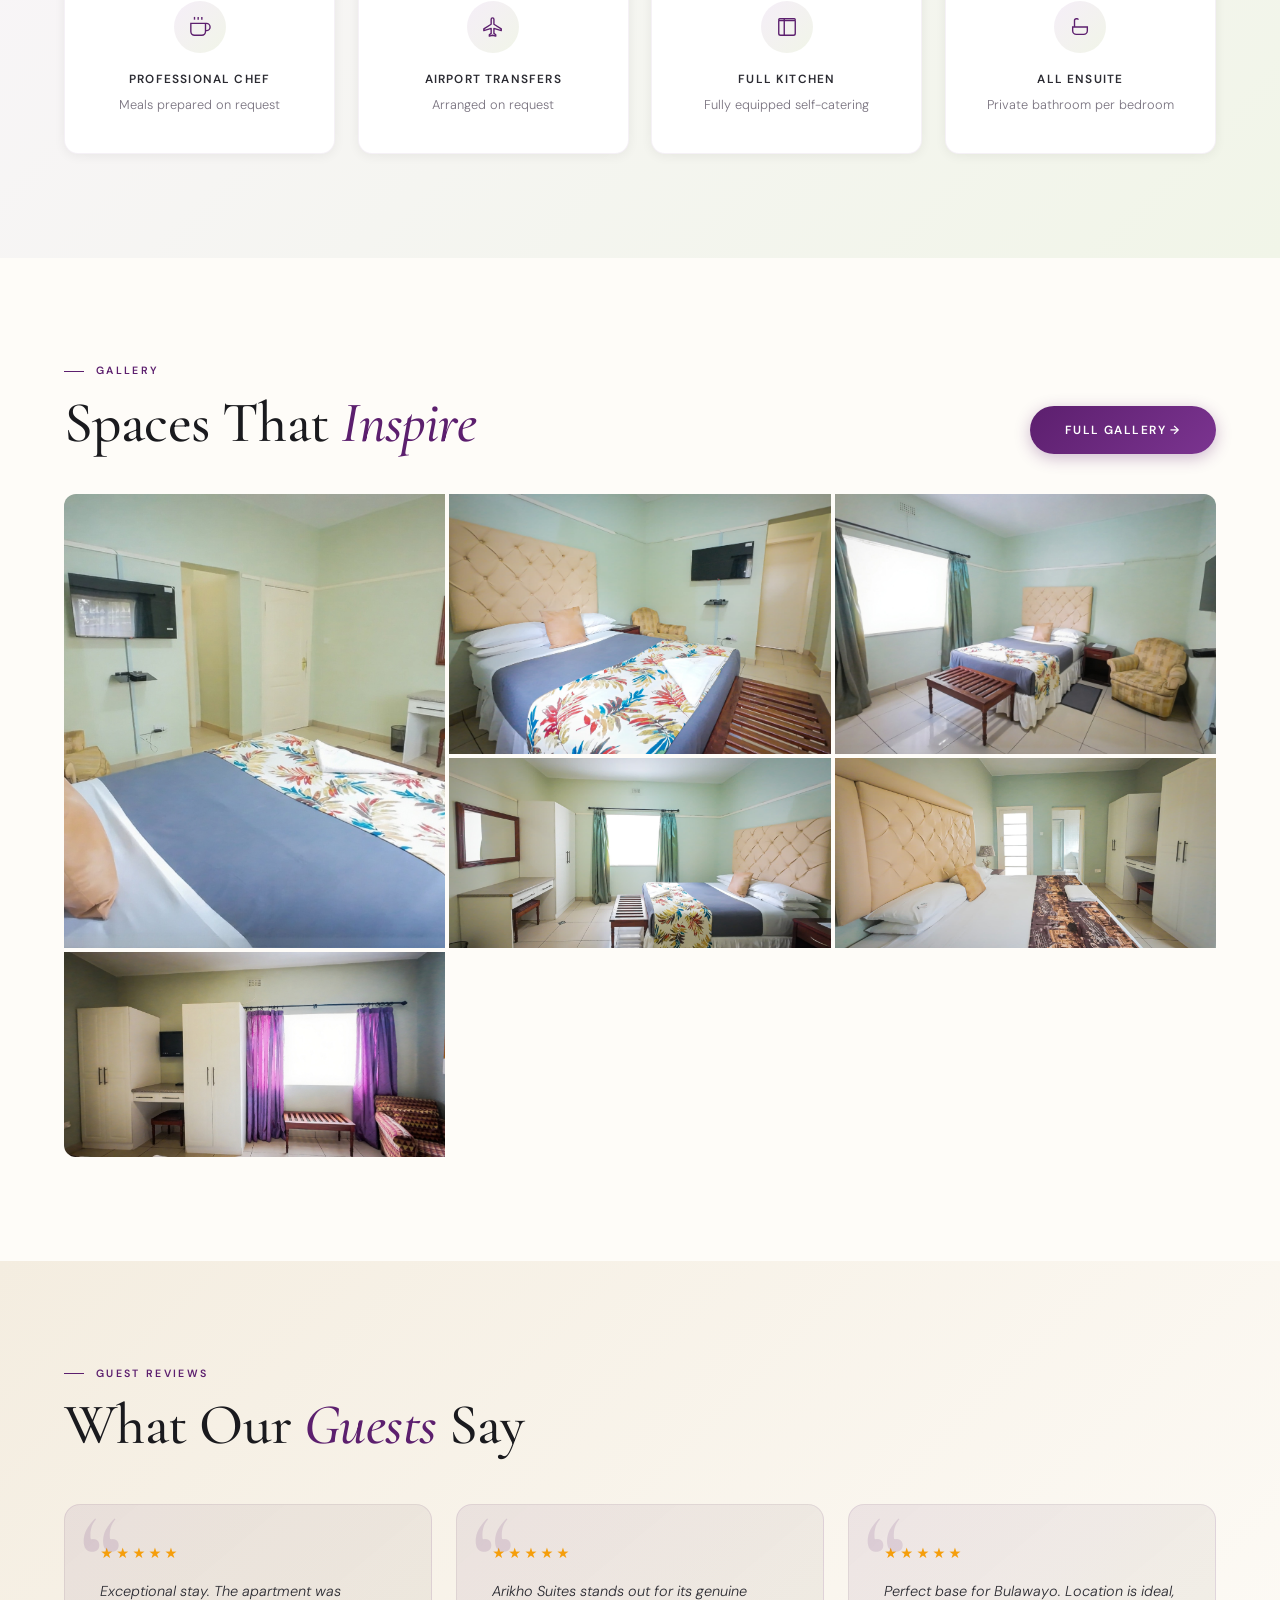
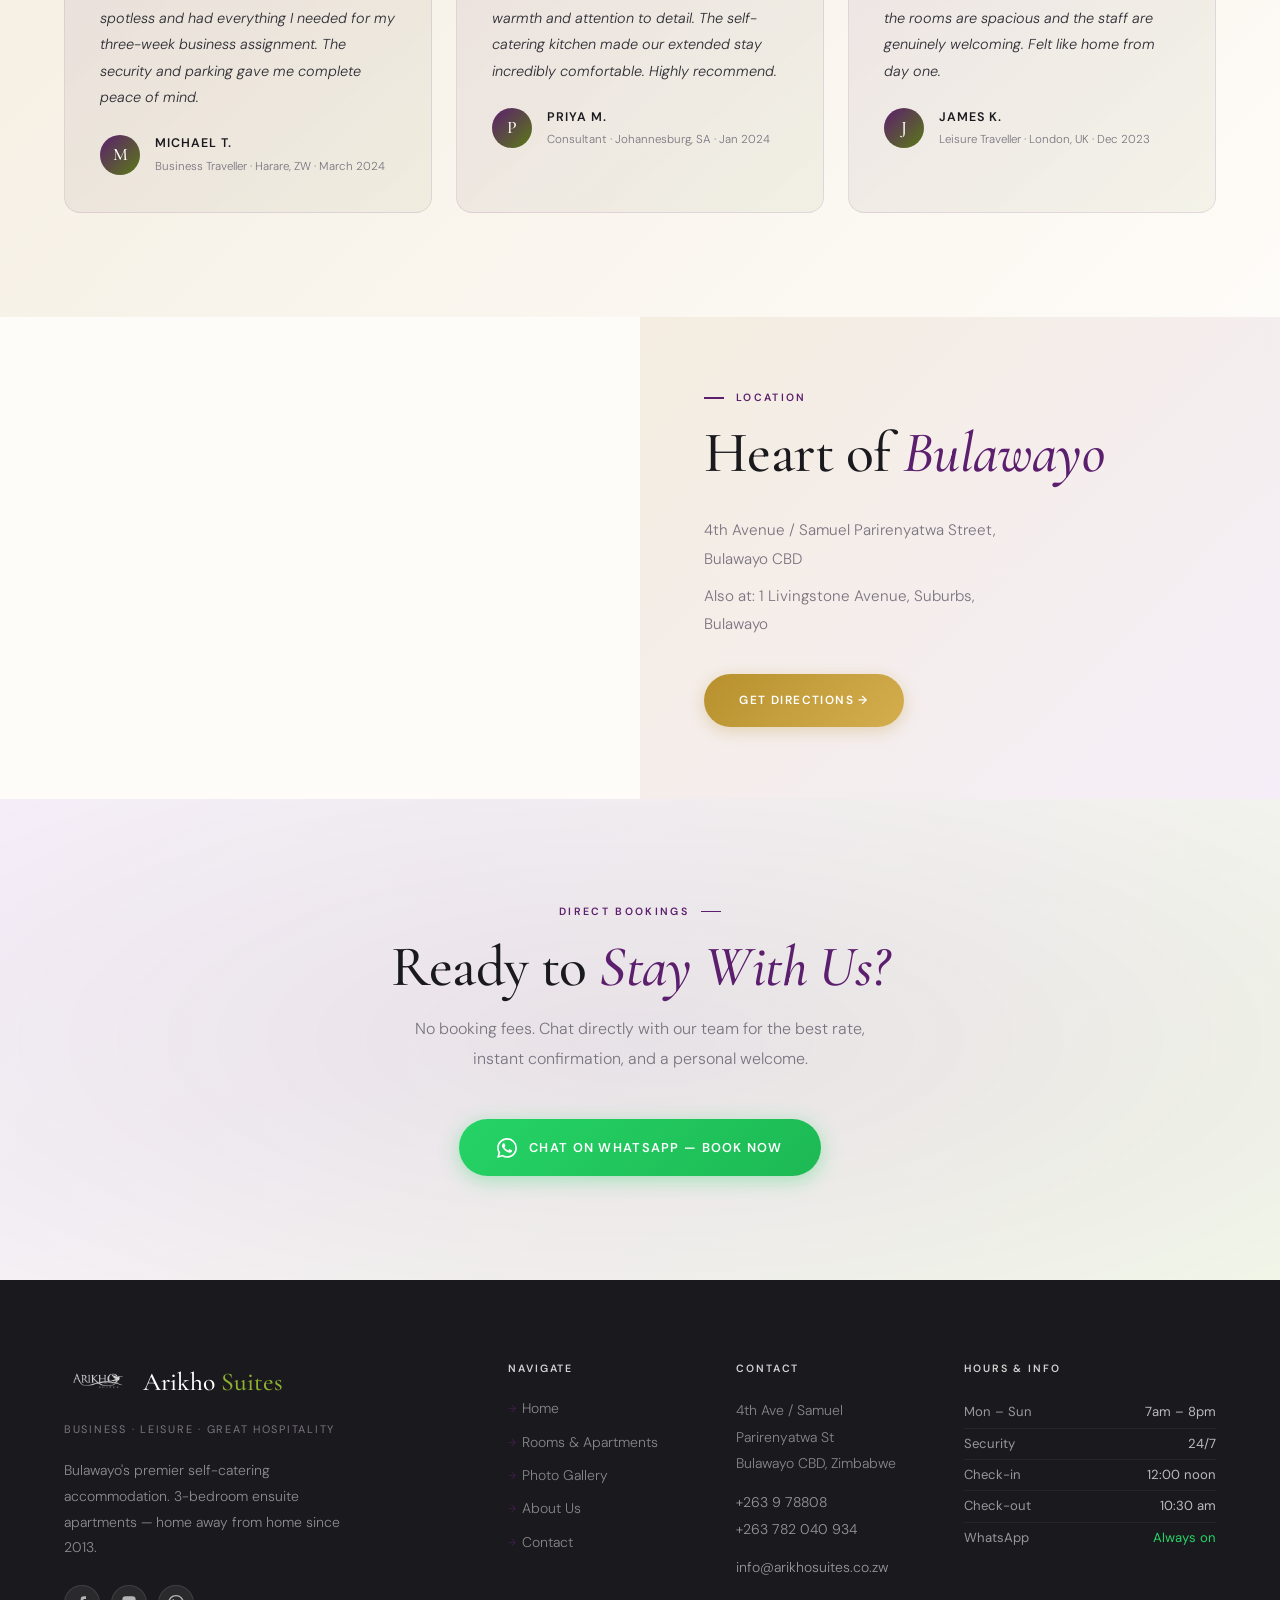
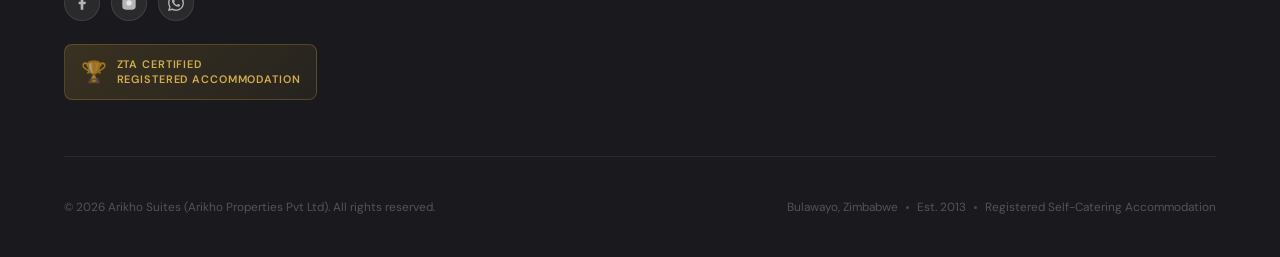
==== commit a3c2271a: "Add files via upload" ====
--- a/index.html
+++ b/index.html
@@ -383,7 +383,7 @@
 .room-rating .star{color:#F59E0B;font-size:.78rem}
 
 /* Price badge */
-.room-price-badge{display:none!important;
+.room-price-badge{
   position:absolute;top:.9rem;right:.9rem;z-index:2;
   background:linear-gradient(135deg,var(--plum) 0%,var(--plum-mid) 100%);
   border-radius:50px;padding:.3rem .9rem;
@@ -1393,7 +1393,7 @@
     name:'Standard Room',
     short:'Comfortable standard room with a cosy double bed, private ensuite bathroom and all essential amenities for a relaxing stay.',
     desc:'Our Standard Room offers a comfortable double bed dressed in fresh grey linen, a private ensuite bathroom, wardrobe, and all the essentials you need for a great night\'s rest. Clean, well-appointed and excellent value — perfect for solo travellers or couples on a shorter stay.',
-    price:'Enquire for rates',
+    price:'$40 / night',
     rating:'4.8',
     feats:[['bed','Double Bed'],['ensuite','Private Ensuite'],['wifi','Free WiFi'],['park','Secure Parking']],
     features:['Double Bed','Private Ensuite','Wardrobe','WiFi','Secure Parking'],
@@ -1406,7 +1406,7 @@
     name:'King-Size Room',
     short:'Spacious king bedroom with private ensuite bathroom and wardrobe. Part of our fully self-catering 3-bedroom apartment.',
     desc:'Our King-Size Room offers a generous king-sized bed, plush linen, and a private ensuite bathroom finished in marble-style tiles. The room includes ample wardrobe space, a work desk, and large windows letting in natural light. Available as part of a full 3-bedroom self-catering apartment.',
-    price:'Enquire for rates',
+    price:'$60 / night',
     rating:'4.9',
     feats:[['bed','King Bed'],['ensuite','Private Ensuite'],['wifi','Free WiFi'],['park','Secure Parking']],
     features:['King Bed','Private Ensuite','Work Desk','WiFi','Secure Parking'],
@@ -1419,7 +1419,7 @@
     name:'Deluxe Room',
     short:'Elevated comfort with a lounge area, premium furnishings and a beautifully finished private ensuite. The finest room in the house.',
     desc:'The Deluxe Room is our premium offering — featuring a comfortable seating area with a couch, elegant décor, and a beautifully appointed private ensuite finished in cool grey tones. Ideal for guests who want a little more space, style and comfort. Available as part of our full self-catering apartment.',
-    price:'Enquire for rates',
+    price:'$70 / night',
     rating:'5.0',
     feats:[['bed','King Bed'],['ensuite','Private Ensuite'],['desk','Lounge Area'],['wifi','Free WiFi']],
     features:['King Bed','Lounge / Couch Area','Private Ensuite','Work Desk','WiFi','Secure Parking'],
@@ -1432,7 +1432,7 @@
     name:'Twin Room',
     short:'Comfortable twin room with two single beds and a private ensuite bathroom — ideal for colleagues or friends travelling together.',
     desc:'Our Twin Room features two comfortable single beds dressed in fresh linen, a private ensuite bathroom, and all the essentials for a relaxed stay. Bright, well-appointed and great value — perfect for colleagues on a business trip or friends visiting Bulawayo together.',
-    price:'Enquire for rates',
+    price:'$70 / night',
     rating:'4.8',
     feats:[['bed','Twin Beds'],['ensuite','Private Ensuite'],['wifi','Free WiFi'],['park','Secure Parking']],
     features:['Two Single Beds','Private Ensuite','Wardrobe','WiFi','Secure Parking'],
@@ -1607,7 +1607,7 @@
     <div class="room-card-img">
       <img src="${r.images[0]}" alt="${r.name}" loading="lazy">
       <div class="room-rating"><span class="star">★</span> ${r.rating}</div>
-
+      <div class="room-price-badge">${r.price}</div>
     </div>
     <div class="room-card-body">
       <div class="room-card-header">
@@ -1743,7 +1743,7 @@
       </div>
       <div class="sidebar-box">
         <h4>Book this Room</h4>
-        
+        <div style="font-family:var(--serif);font-size:1.9rem;font-weight:500;color:var(--plum);margin:.4rem 0 1rem">${r.price}</div>
         <p class="body-sm" style="margin-bottom:1.4rem">Contact us directly for availability and best rates.</p>
         <a href="${WA(r.wa)}" target="_blank" class="btn-wa" style="width:100%;justify-content:center;margin-bottom:1.4rem">
           <svg viewBox="0 0 24 24" width="18" height="18" fill="white"><path d="M17.472 14.382c-.297-.149-1.758-.867-2.03-.967-.273-.099-.471-.148-.67.15-.197.297-.767.966-.94 1.164-.173.199-.347.223-.644.075-.297-.15-1.255-.463-2.39-1.475-.883-.788-1.48-1.761-1.653-2.059-.173-.297-.018-.458.13-.606.134-.133.298-.347.446-.52.149-.174.198-.298.298-.497.099-.198.05-.371-.025-.52-.075-.149-.669-1.612-.916-2.207-.242-.579-.487-.5-.669-.51-.173-.008-.371-.01-.57-.01-.198 0-.52.074-.792.372-.272.297-1.04 1.016-1.04 2.479 0 1.462 1.065 2.875 1.213 3.074.149.198 2.096 3.2 5.077 4.487.709.306 1.262.489 1.694.625.712.227 1.36.195 1.871.118.571-.085 1.758-.719 2.006-1.413.248-.694.248-1.289.173-1.413-.074-.124-.272-.198-.57-.347m-5.421 7.403h-.004a9.87 9.87 0 01-5.031-1.378l-.361-.214-3.741.982.998-3.648-.235-.374a9.86 9.86 0 01-1.51-5.26c.001-5.45 4.436-9.884 9.888-9.884 2.64 0 5.122 1.03 6.988 2.898a9.825 9.825 0 012.893 6.994c-.003 5.45-4.437 9.884-9.885 9.884m8.413-18.297A11.815 11.815 0 0012.05 0C5.495 0 .16 5.335.157 11.892c0 2.096.547 4.142 1.588 5.945L.057 24l6.305-1.654a11.882 11.882 0 005.683 1.448h.005c6.554 0 11.89-5.335 11.893-11.893a11.821 11.821 0 00-3.48-8.413z"/></svg>
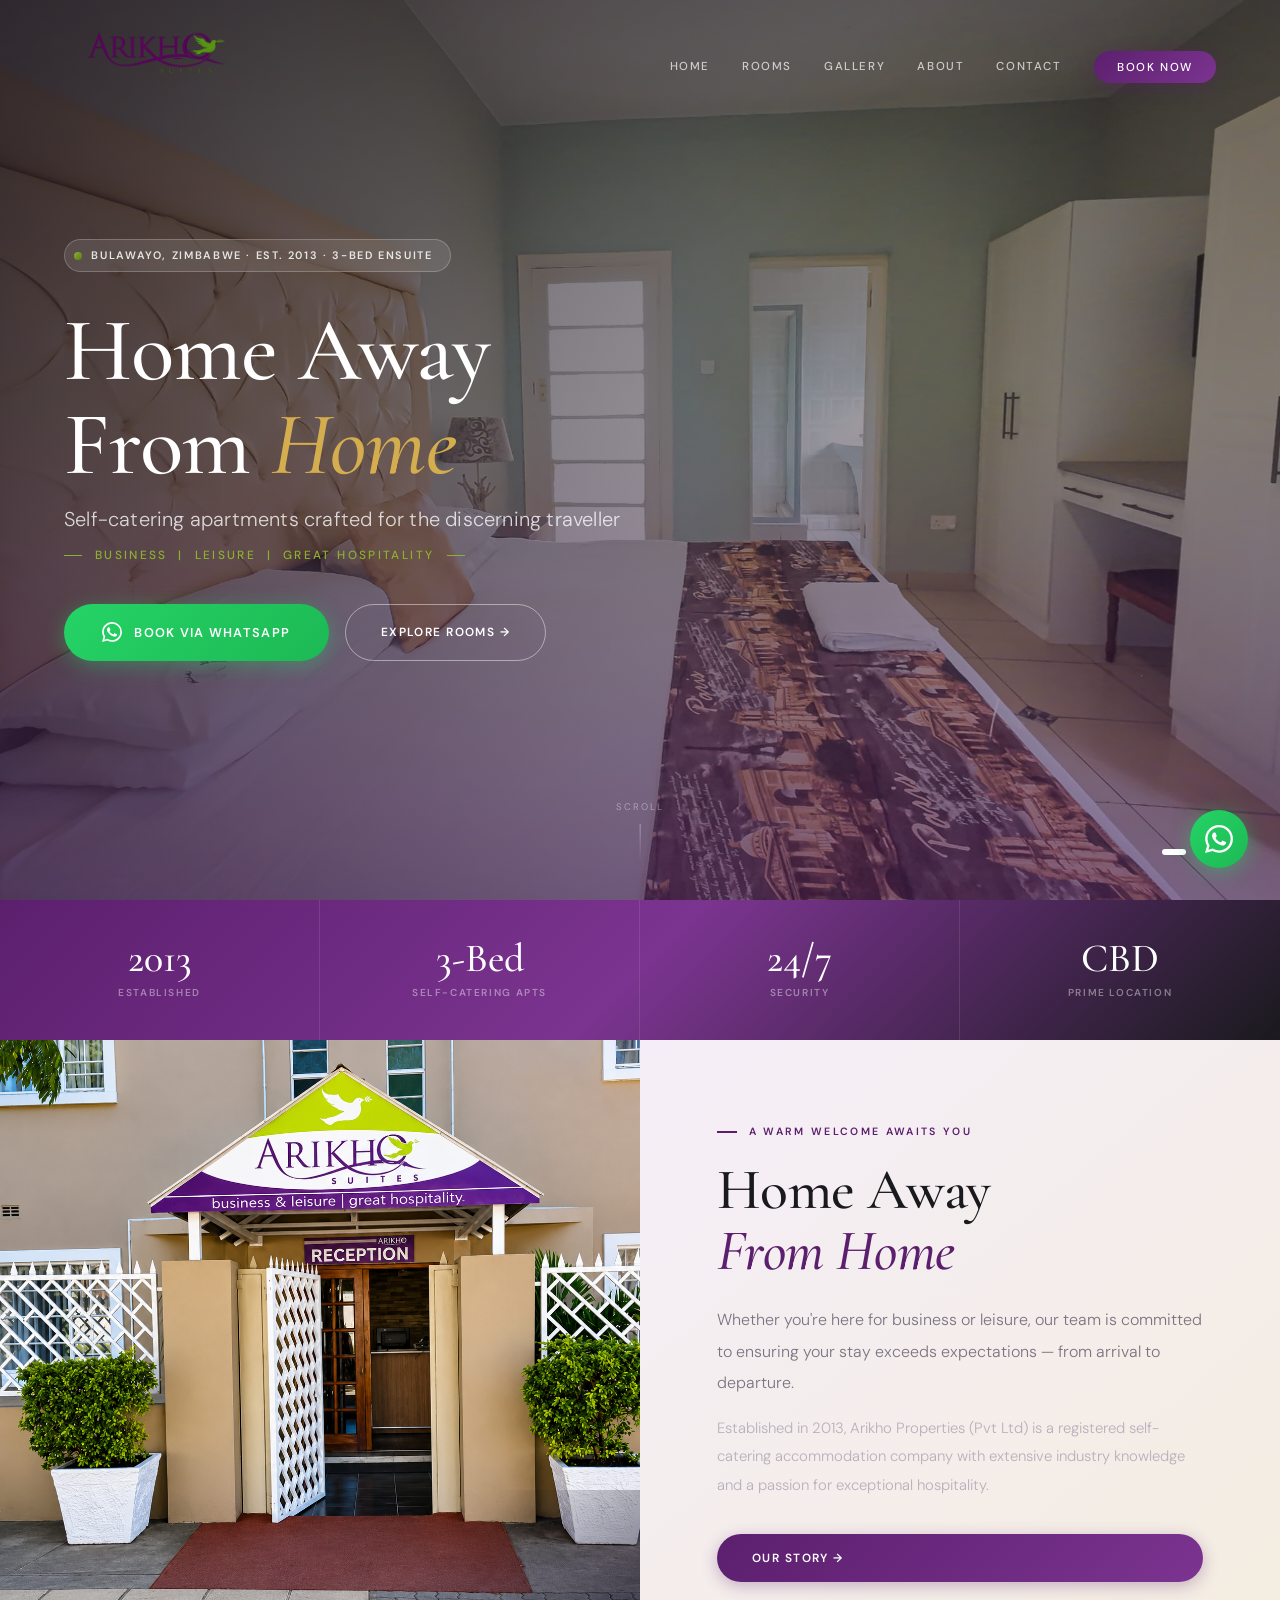
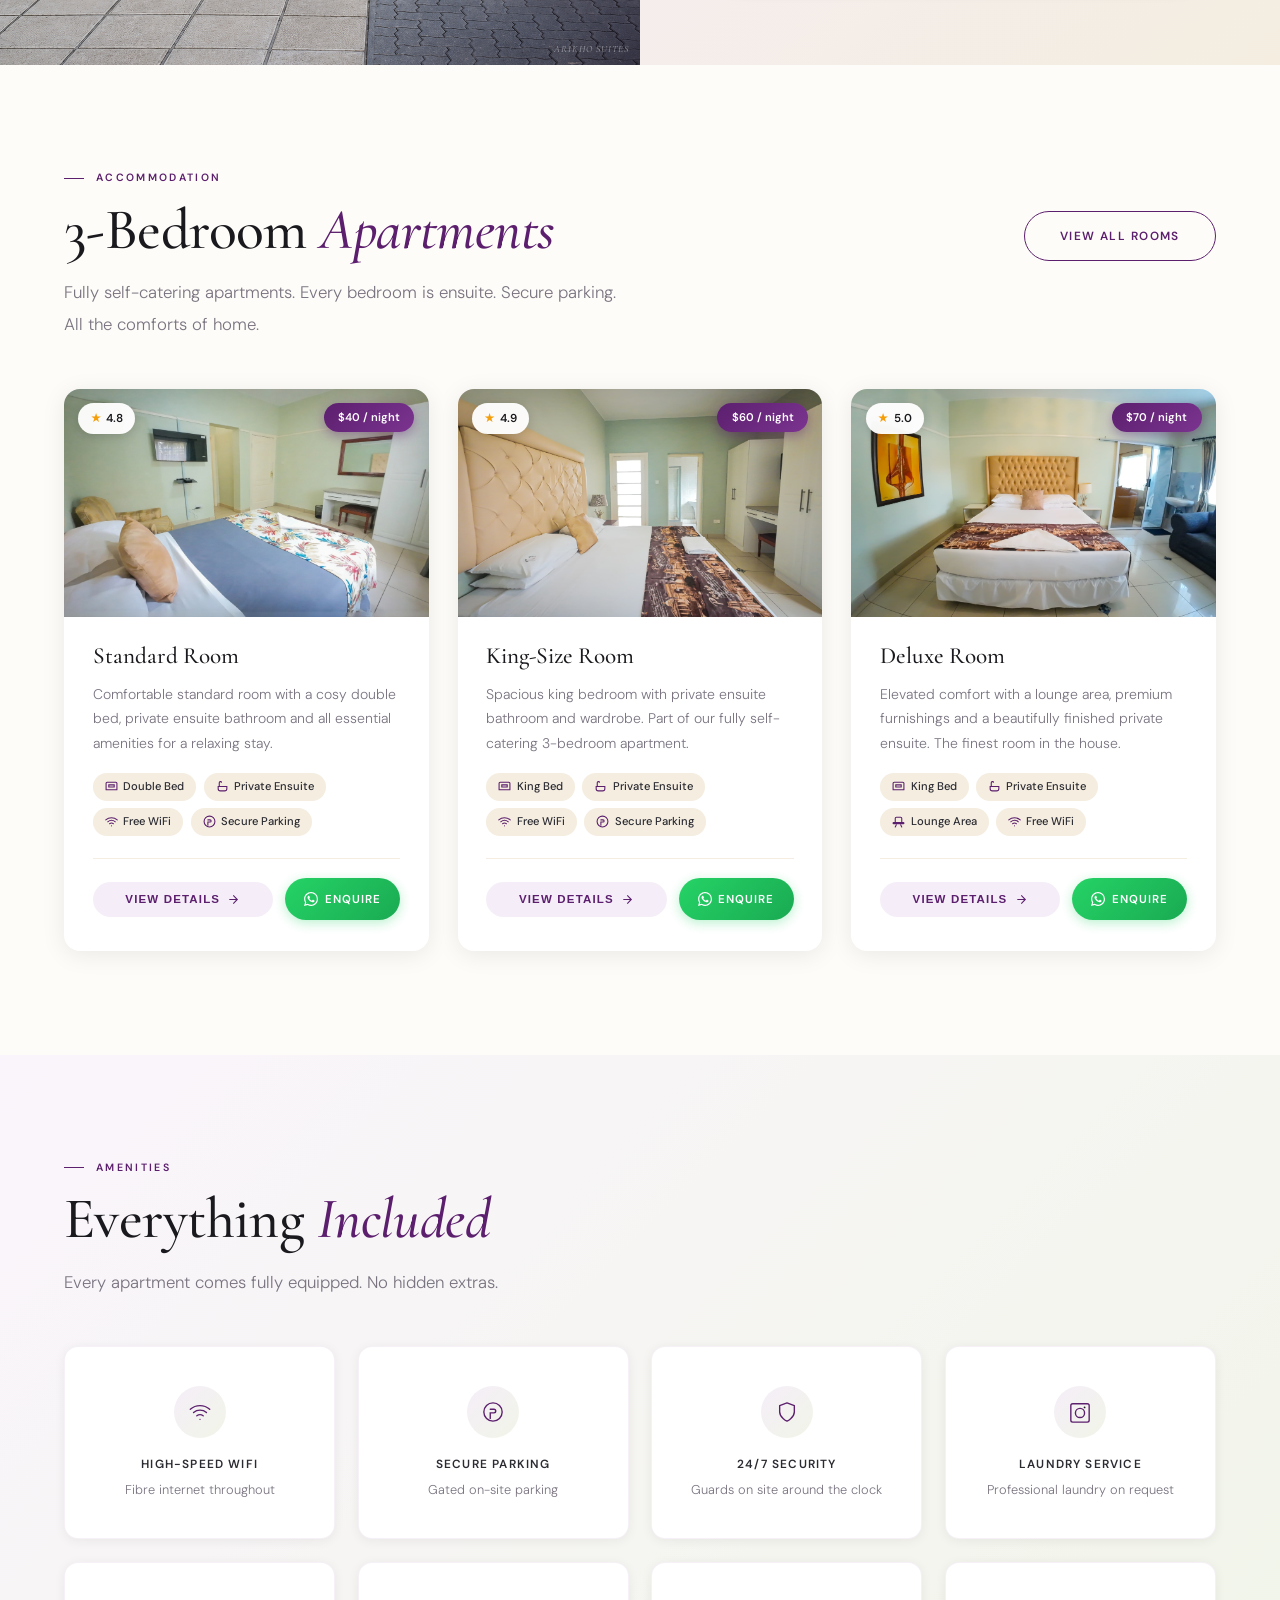
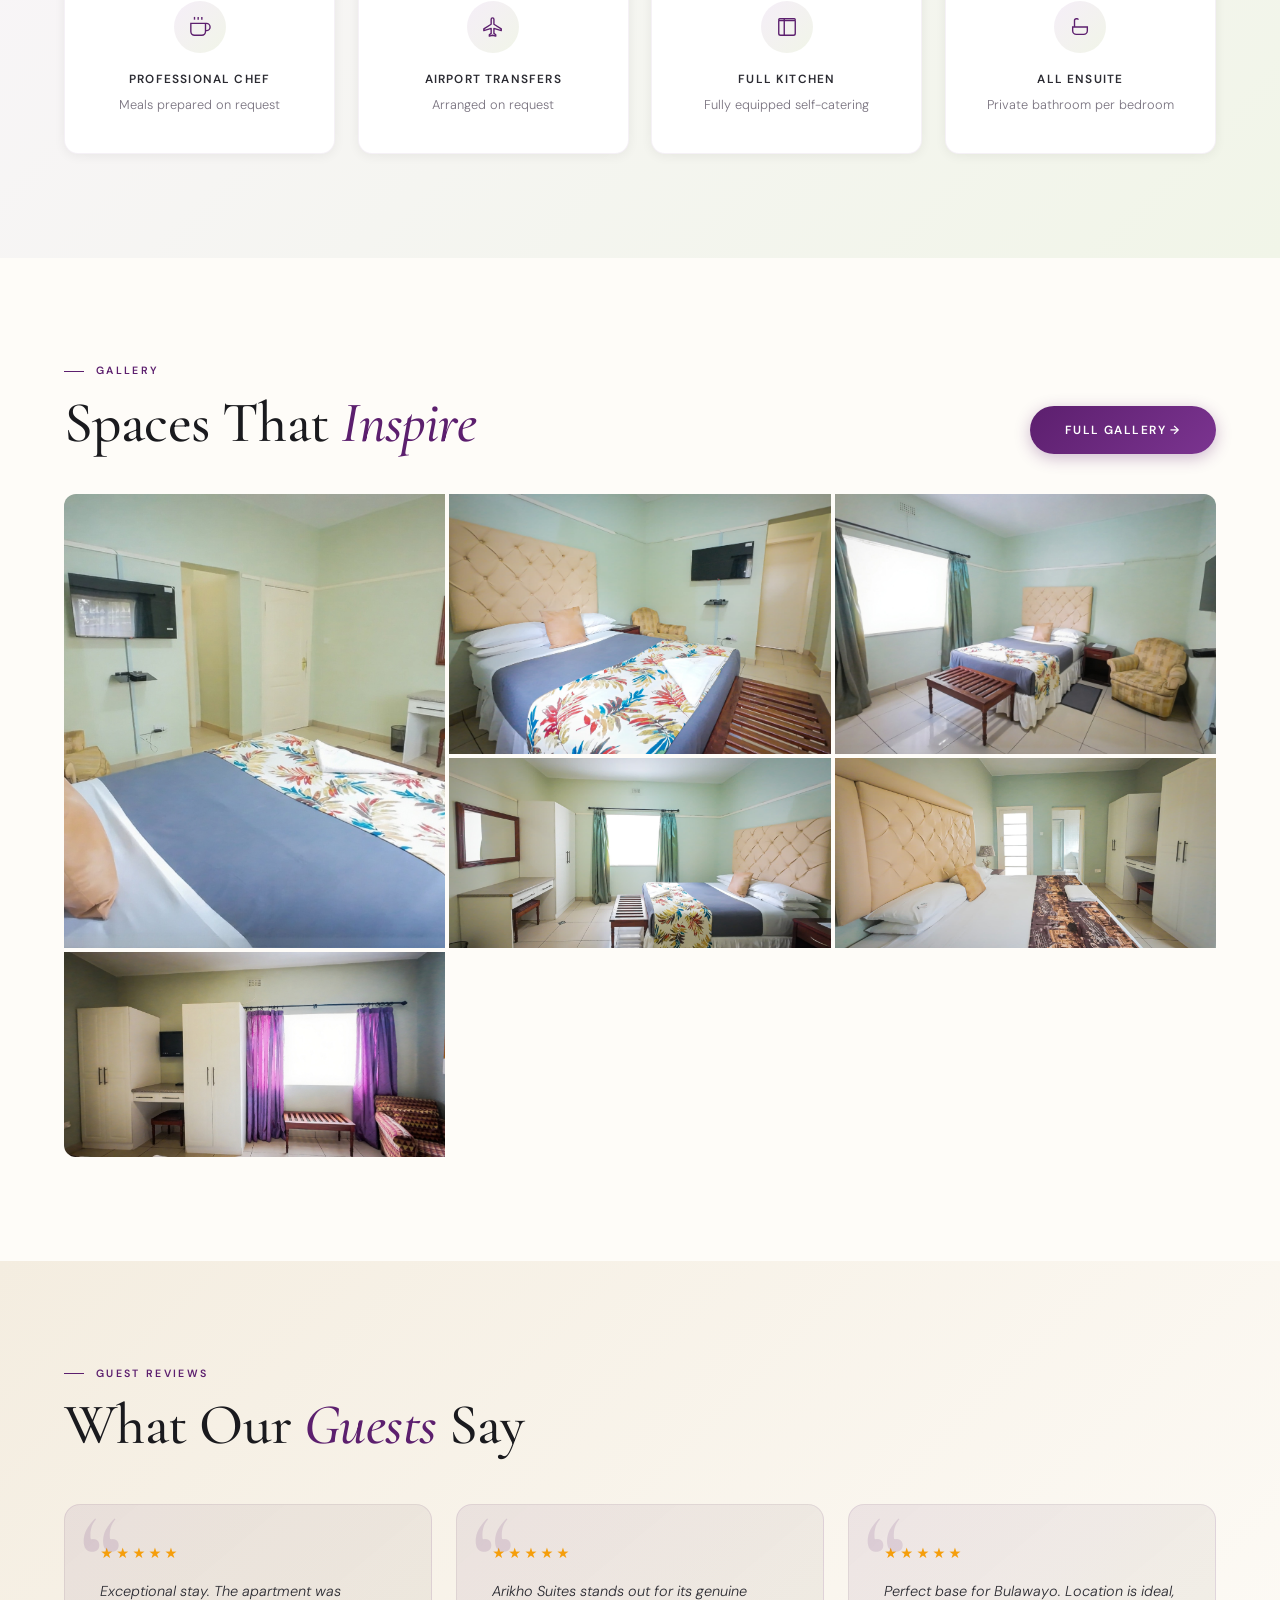
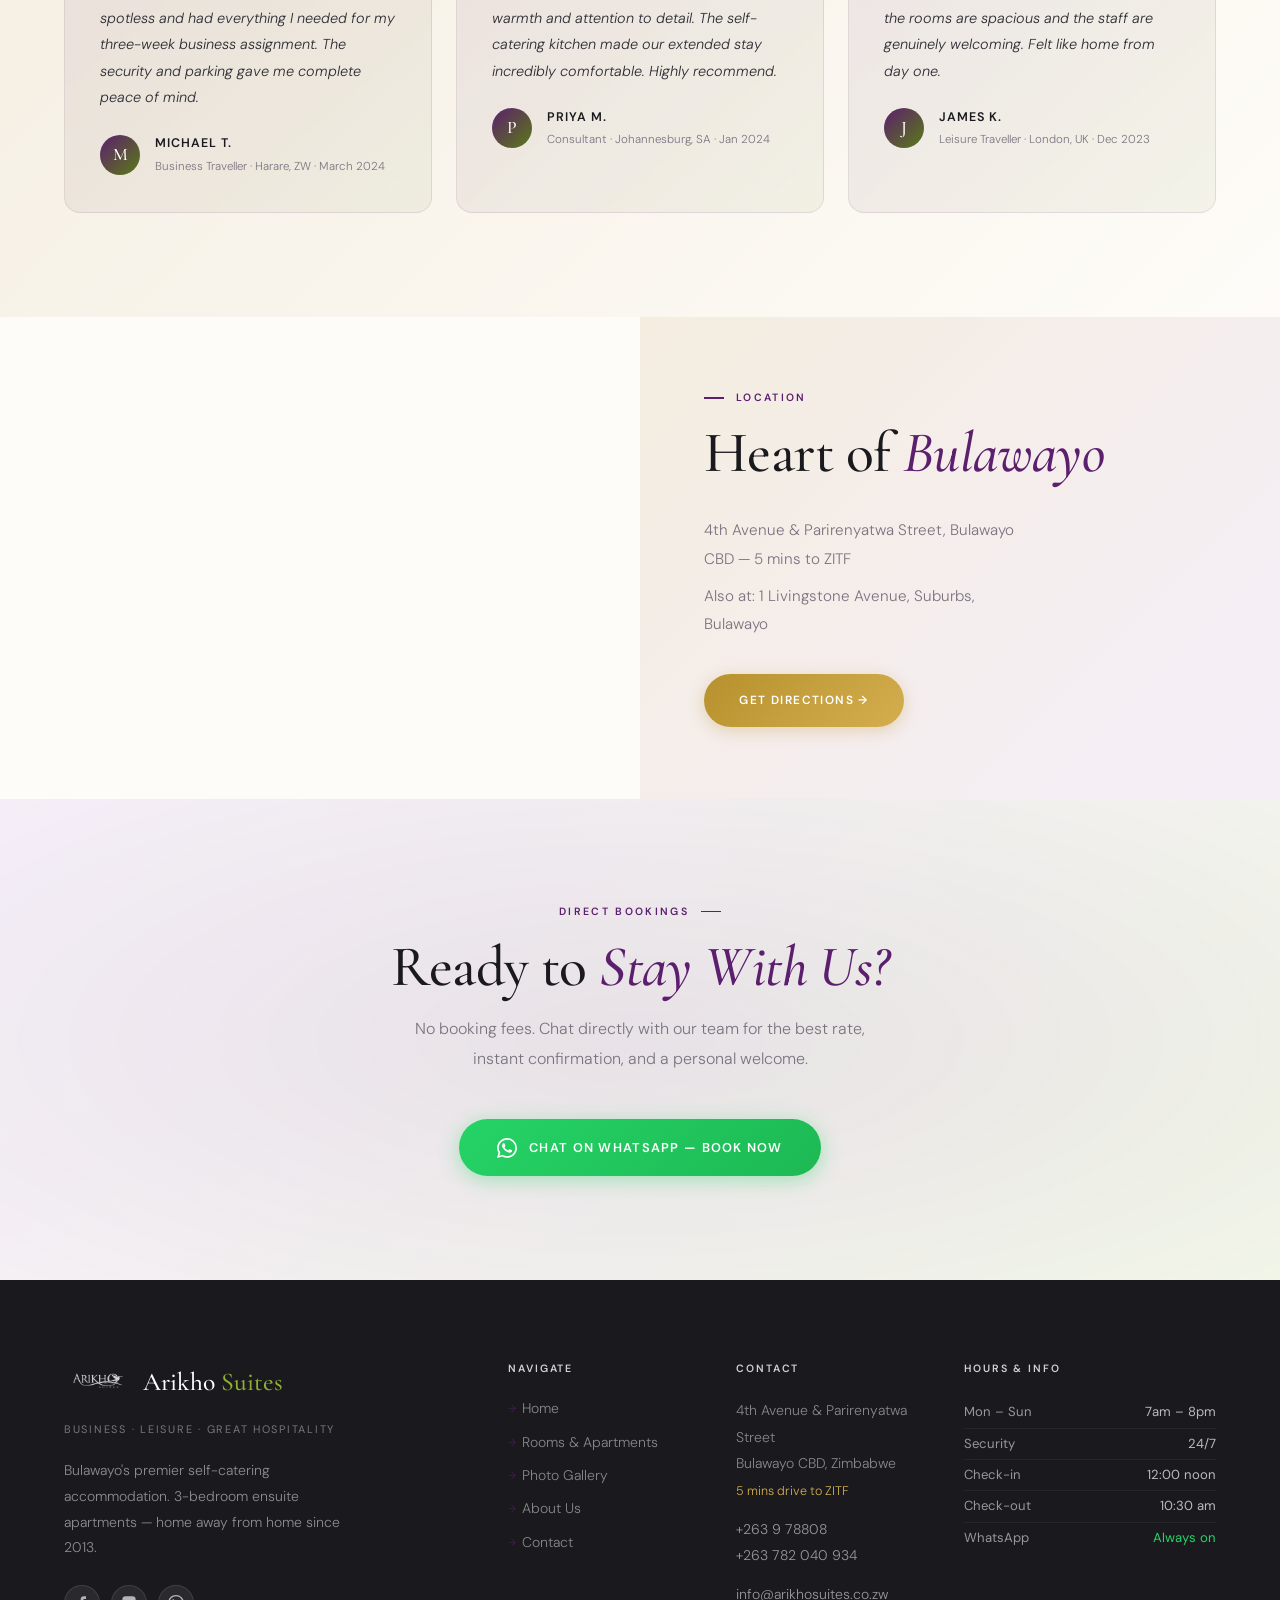
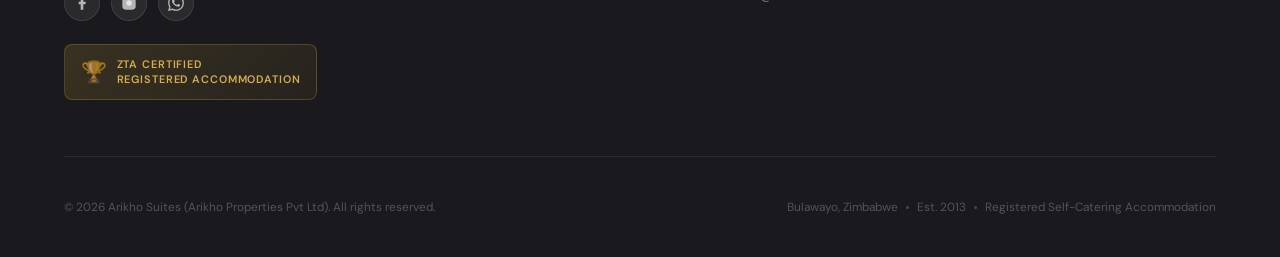
==== commit beda66ab: "Add files via upload" ====
--- a/index.html
+++ b/index.html
@@ -395,6 +395,7 @@
 .room-card-body{padding:1.6rem 1.8rem 1.9rem}
 
 .room-card-header{display:flex;align-items:flex-start;justify-content:space-between;gap:.75rem;margin-bottom:.7rem}
+.room-price-pill{display:inline-block;background:var(--gold);color:#fff;font-size:.72rem;font-weight:700;padding:.25rem .75rem;border-radius:100px;margin-top:.35rem;letter-spacing:.04em;}
 .room-card-name{font-family:var(--serif);font-size:1.45rem;font-weight:500;color:var(--charcoal);line-height:1.2}
 .room-price-inline{
   flex-shrink:0;
@@ -1076,7 +1077,7 @@
     <div class="loc-info">
       <div class="eyebrow" style="margin-bottom:1rem">Location</div>
       <h2 class="display">Heart of <em>Bulawayo</em></h2>
-      <p style="margin-top:1.1rem">4th Avenue / Samuel Parirenyatwa Street, Bulawayo CBD</p>
+      <p style="margin-top:1.1rem">4th Avenue &amp; Parirenyatwa Street, Bulawayo CBD — 5 mins to ZITF</p>
       <p style="margin-top:.5rem">Also at: 1 Livingstone Avenue, Suburbs, Bulawayo</p>
       <a href="https://maps.google.com/?q=Arikho+Suites+Bulawayo" target="_blank" class="btn btn-gold" style="margin-top:2.2rem;align-self:flex-start">Get Directions →</a>
     </div>
@@ -1317,7 +1318,7 @@
           <div class="ci-icon"><svg viewBox="0 0 24 24" stroke-linecap="round" stroke-linejoin="round"><path d="M21 10c0 7-9 13-9 13s-9-6-9-13a9 9 0 0 1 18 0z"/><circle cx="12" cy="10" r="3"/></svg></div>
           <div>
             <div class="ci-label">Address</div>
-            <div class="ci-val">4th Avenue / Samuel Parirenyatwa Street<br>Bulawayo CBD, Zimbabwe<br><br>1 Livingstone Avenue, Suburbs<br>Bulawayo, Zimbabwe</div>
+            <div class="ci-val">4th Avenue &amp; Parirenyatwa Street<br>Bulawayo CBD, Zimbabwe<br><em style='font-size:.85rem;color:var(--forest)'>5 minutes drive to ZITF</em><br><br>1 Livingstone Avenue, Suburbs<br>Bulawayo, Zimbabwe</div>
           </div>
         </div>
         <div class="contact-item">
@@ -1562,7 +1563,7 @@
     <!-- Contact -->
     <div class="ft-col">
       <h4>Contact</h4>
-      <p>4th Ave / Samuel Parirenyatwa St<br>Bulawayo CBD, Zimbabwe</p>
+      <p>4th Avenue &amp; Parirenyatwa Street<br>Bulawayo CBD, Zimbabwe<br><span style='color:var(--gold-light);font-size:.78rem'>5 mins drive to ZITF</span></p>
       <p style="margin-top:.75rem">
         <a href="tel:+2639078808">+263 9 78808</a><br>
         <a href="tel:+263782040934">+263 782 040 934</a>
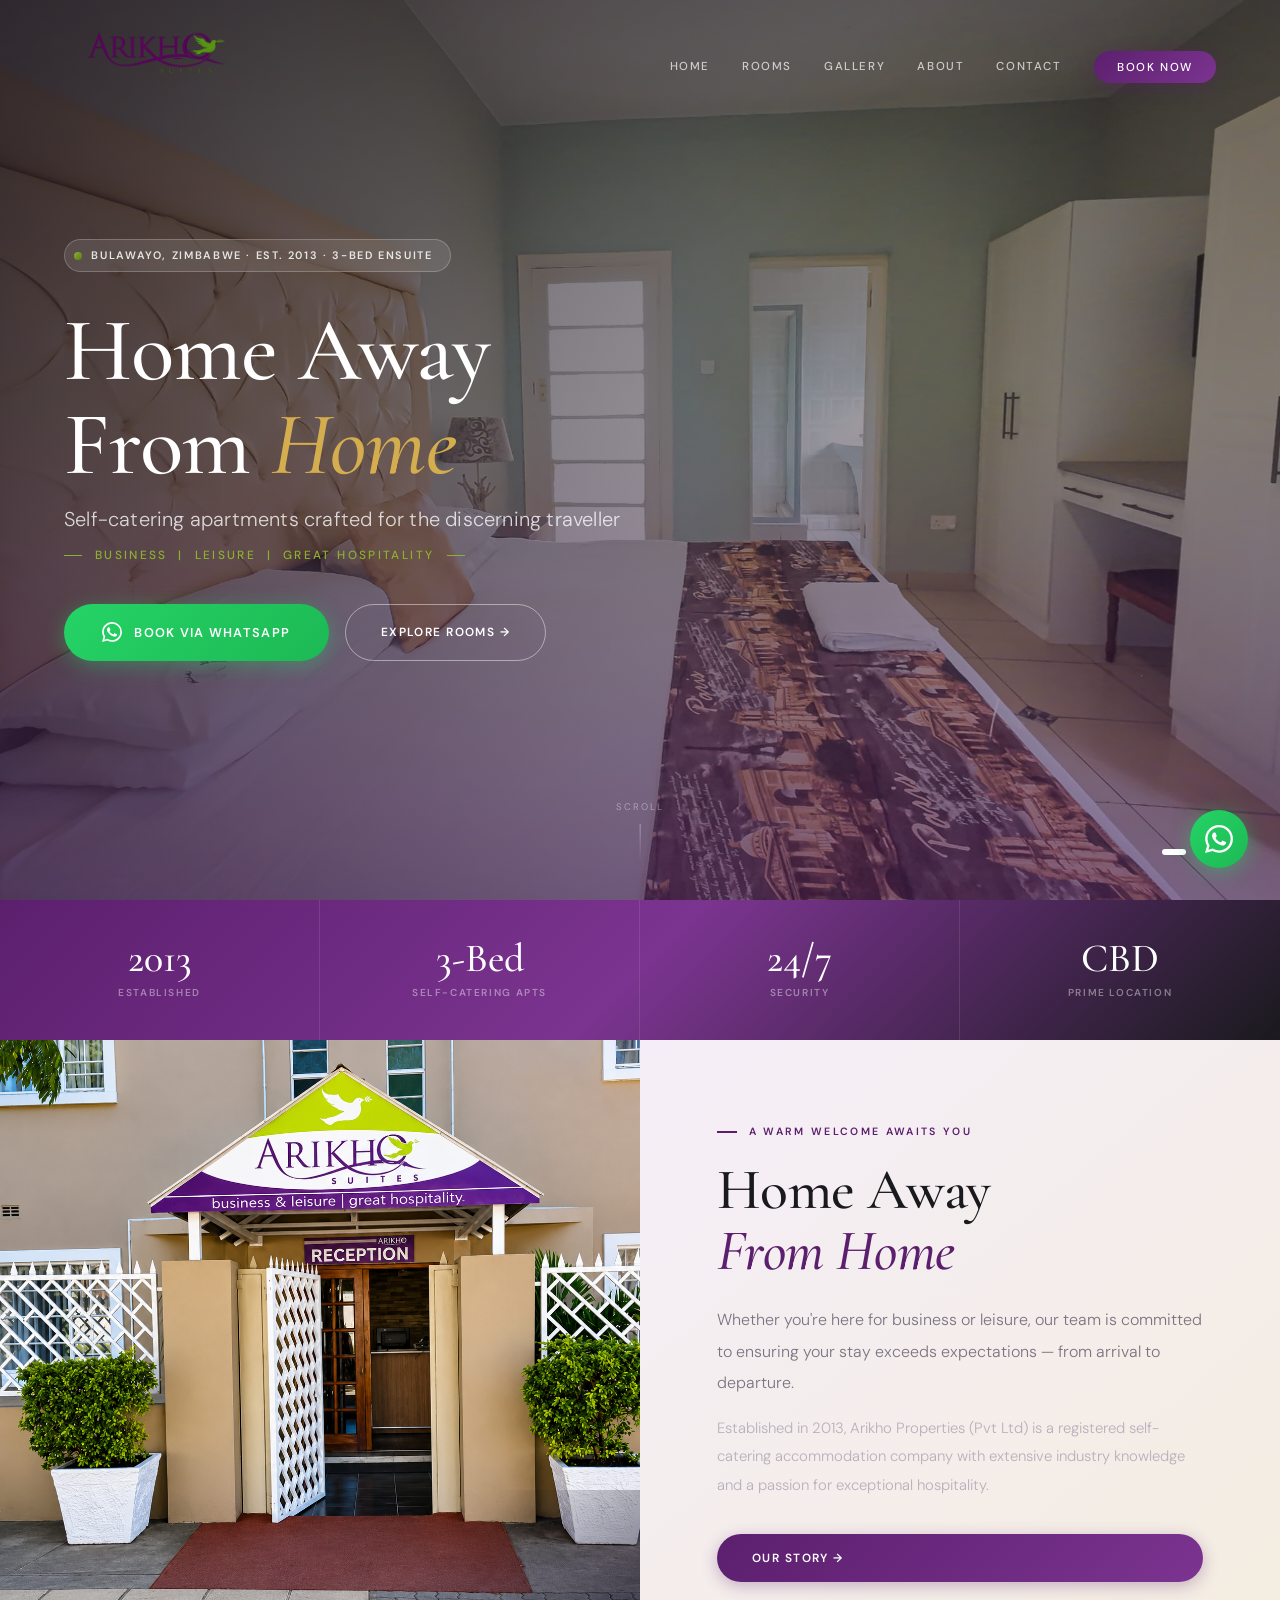
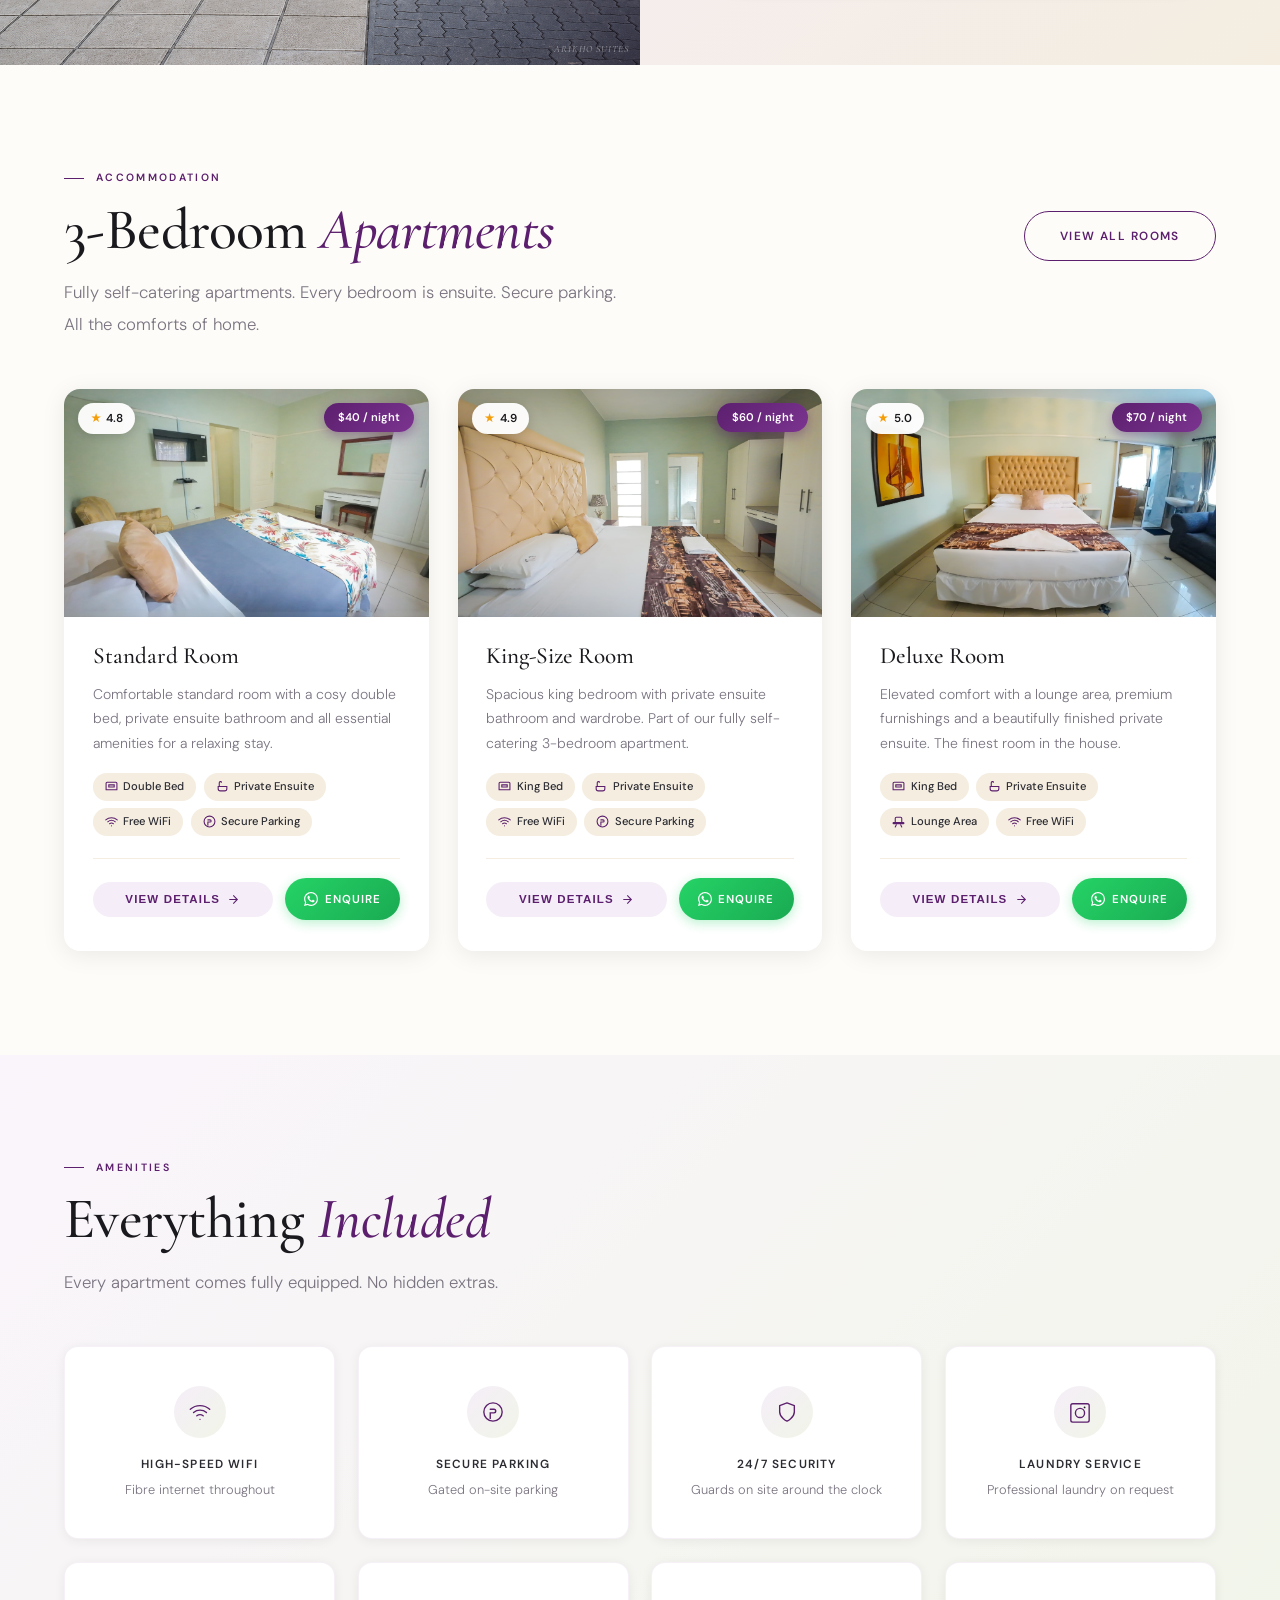
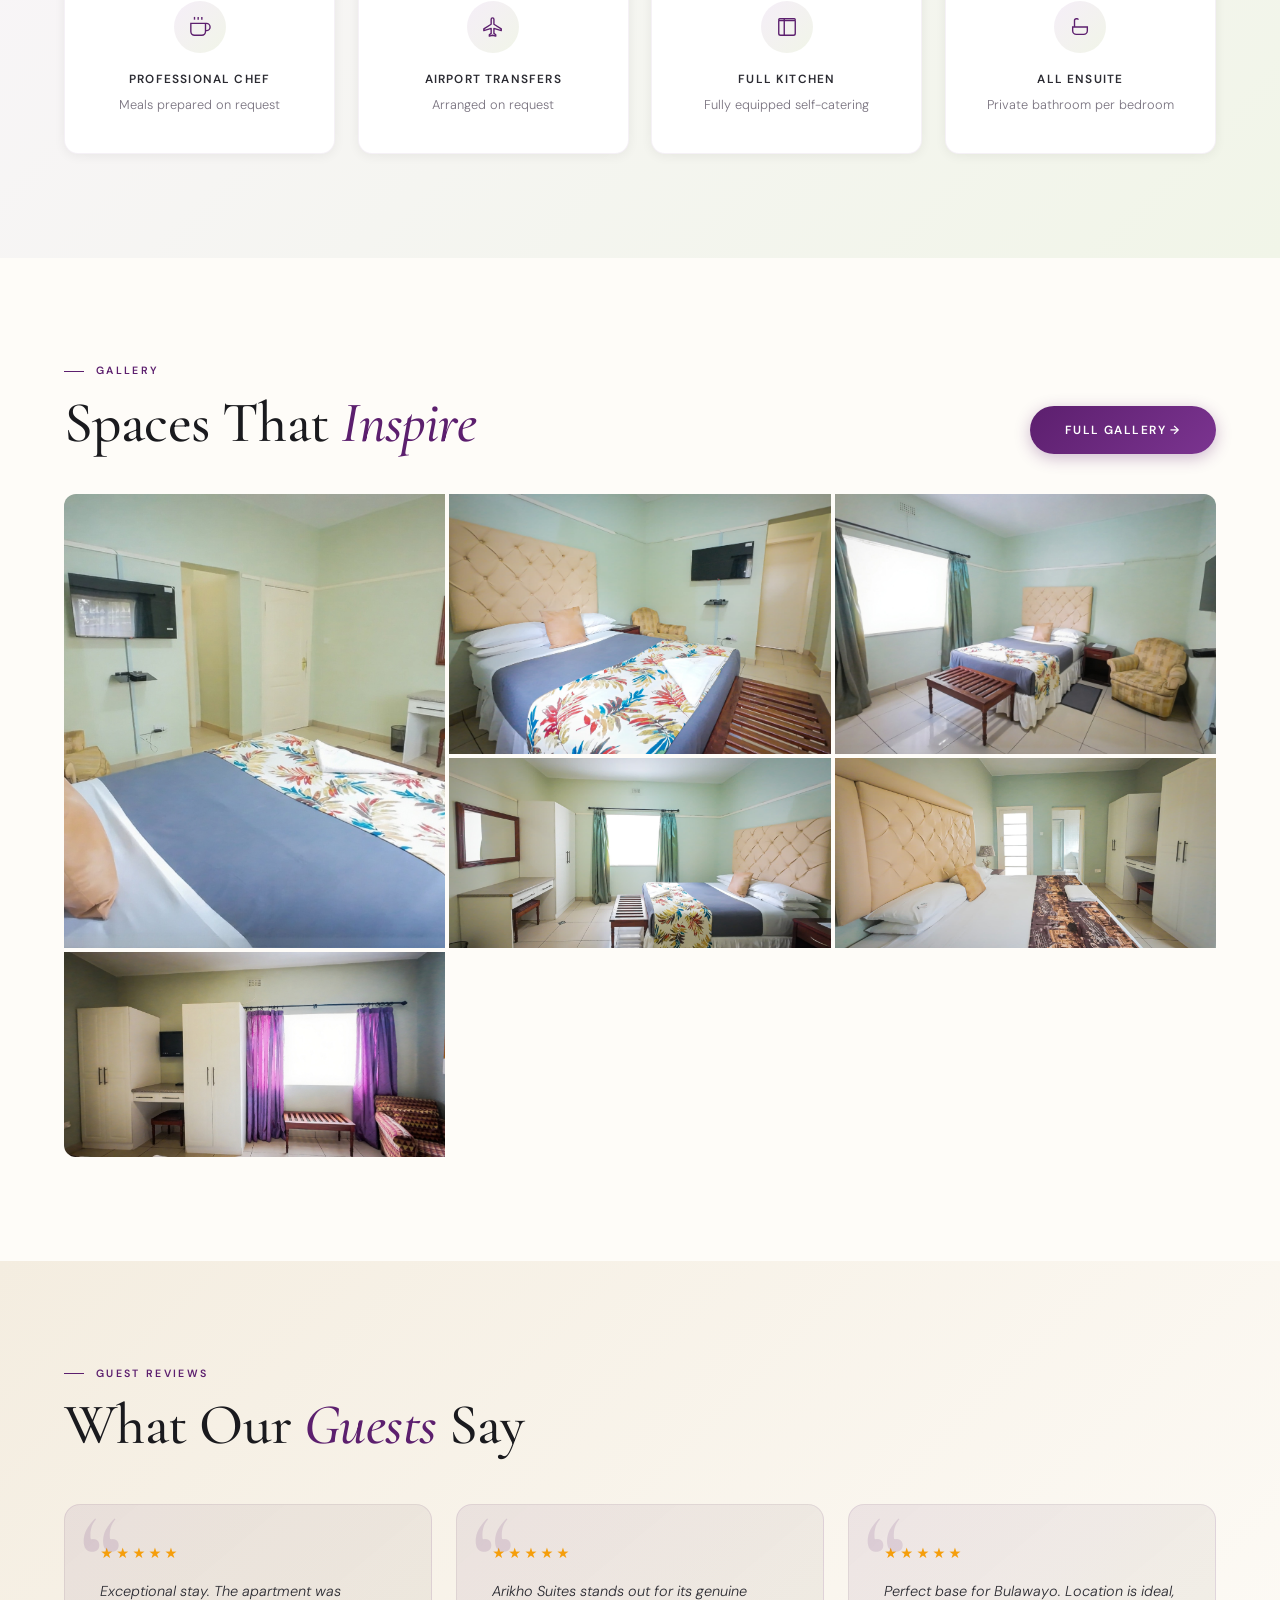
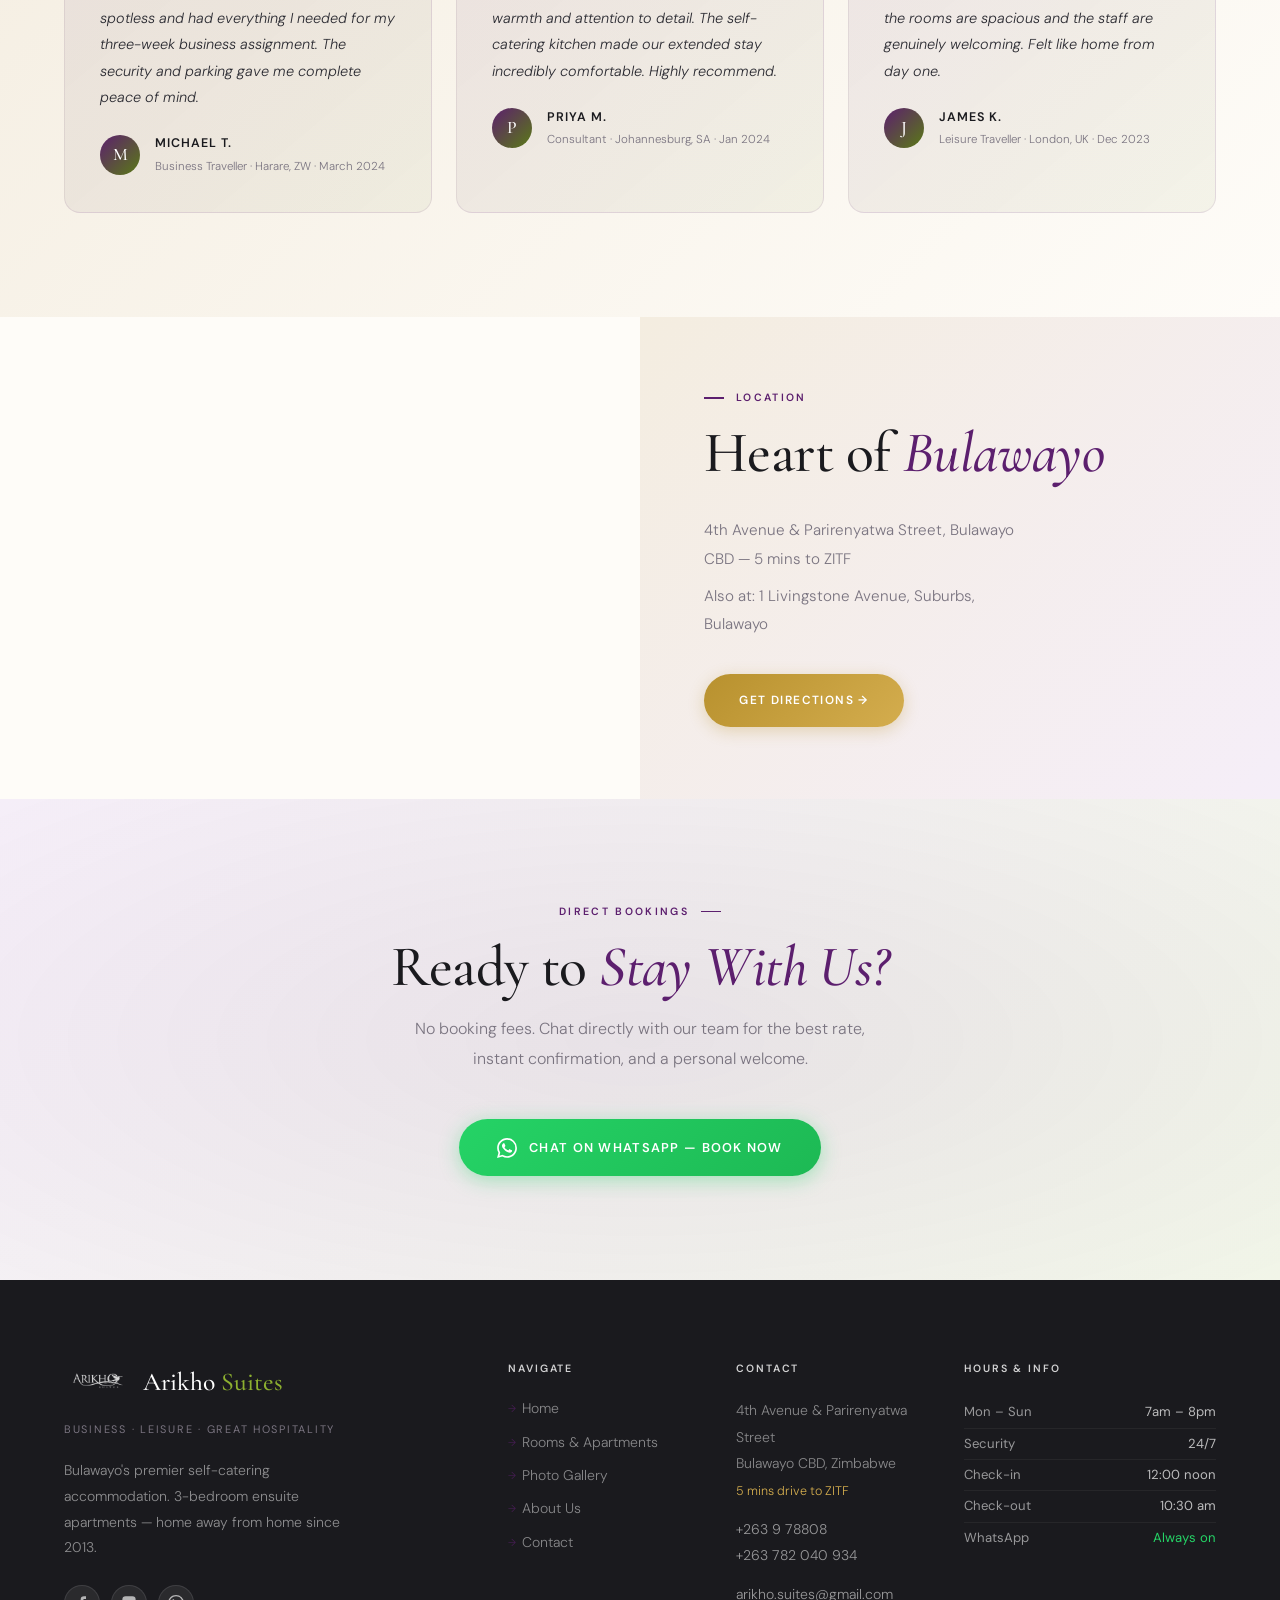
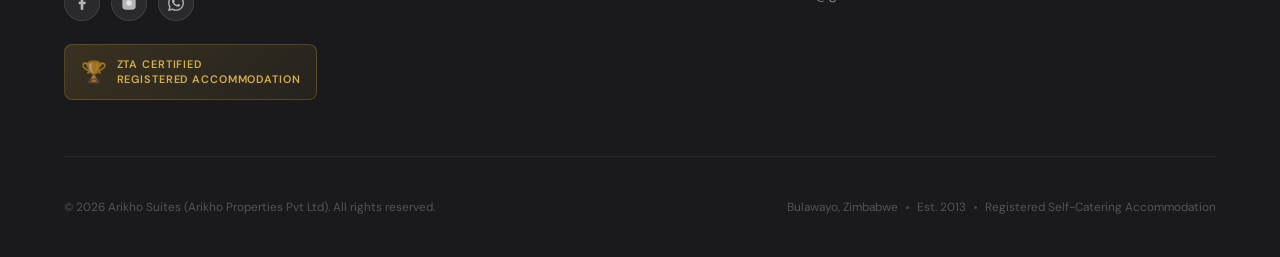
==== commit 16229ecc: "Add files via upload" ====
--- a/index.html
+++ b/index.html
@@ -1332,7 +1332,7 @@
           <div class="ci-icon"><svg viewBox="0 0 24 24" stroke-linecap="round"><path d="M4 4h16c1.1 0 2 .9 2 2v12c0 1.1-.9 2-2 2H4c-1.1 0-2-.9-2-2V6c0-1.1.9-2 2-2z"/><polyline points="22,6 12,13 2,6"/></svg></div>
           <div>
             <div class="ci-label">Email</div>
-            <div class="ci-val"><a href="mailto:info@arikhosuites.co.zw">info@arikhosuites.co.zw</a><br><a href="mailto:reservations@arikhosuites.co.zw">reservations@arikhosuites.co.zw</a></div>
+            <div class="ci-val"><a href="mailto:arikho.suites@gmail.com">arikho.suites@gmail.com</a><br><a href="mailto:arikho.suites@gmail.com">arikho.suites@gmail.com</a></div>
           </div>
         </div>
         <div class="contact-item">
@@ -1569,7 +1569,7 @@
         <a href="tel:+263782040934">+263 782 040 934</a>
       </p>
       <p style="margin-top:.75rem">
-        <a href="mailto:info@arikhosuites.co.zw">info@arikhosuites.co.zw</a>
+        <a href="mailto:arikho.suites@gmail.com">arikho.suites@gmail.com</a>
       </p>
     </div>
 
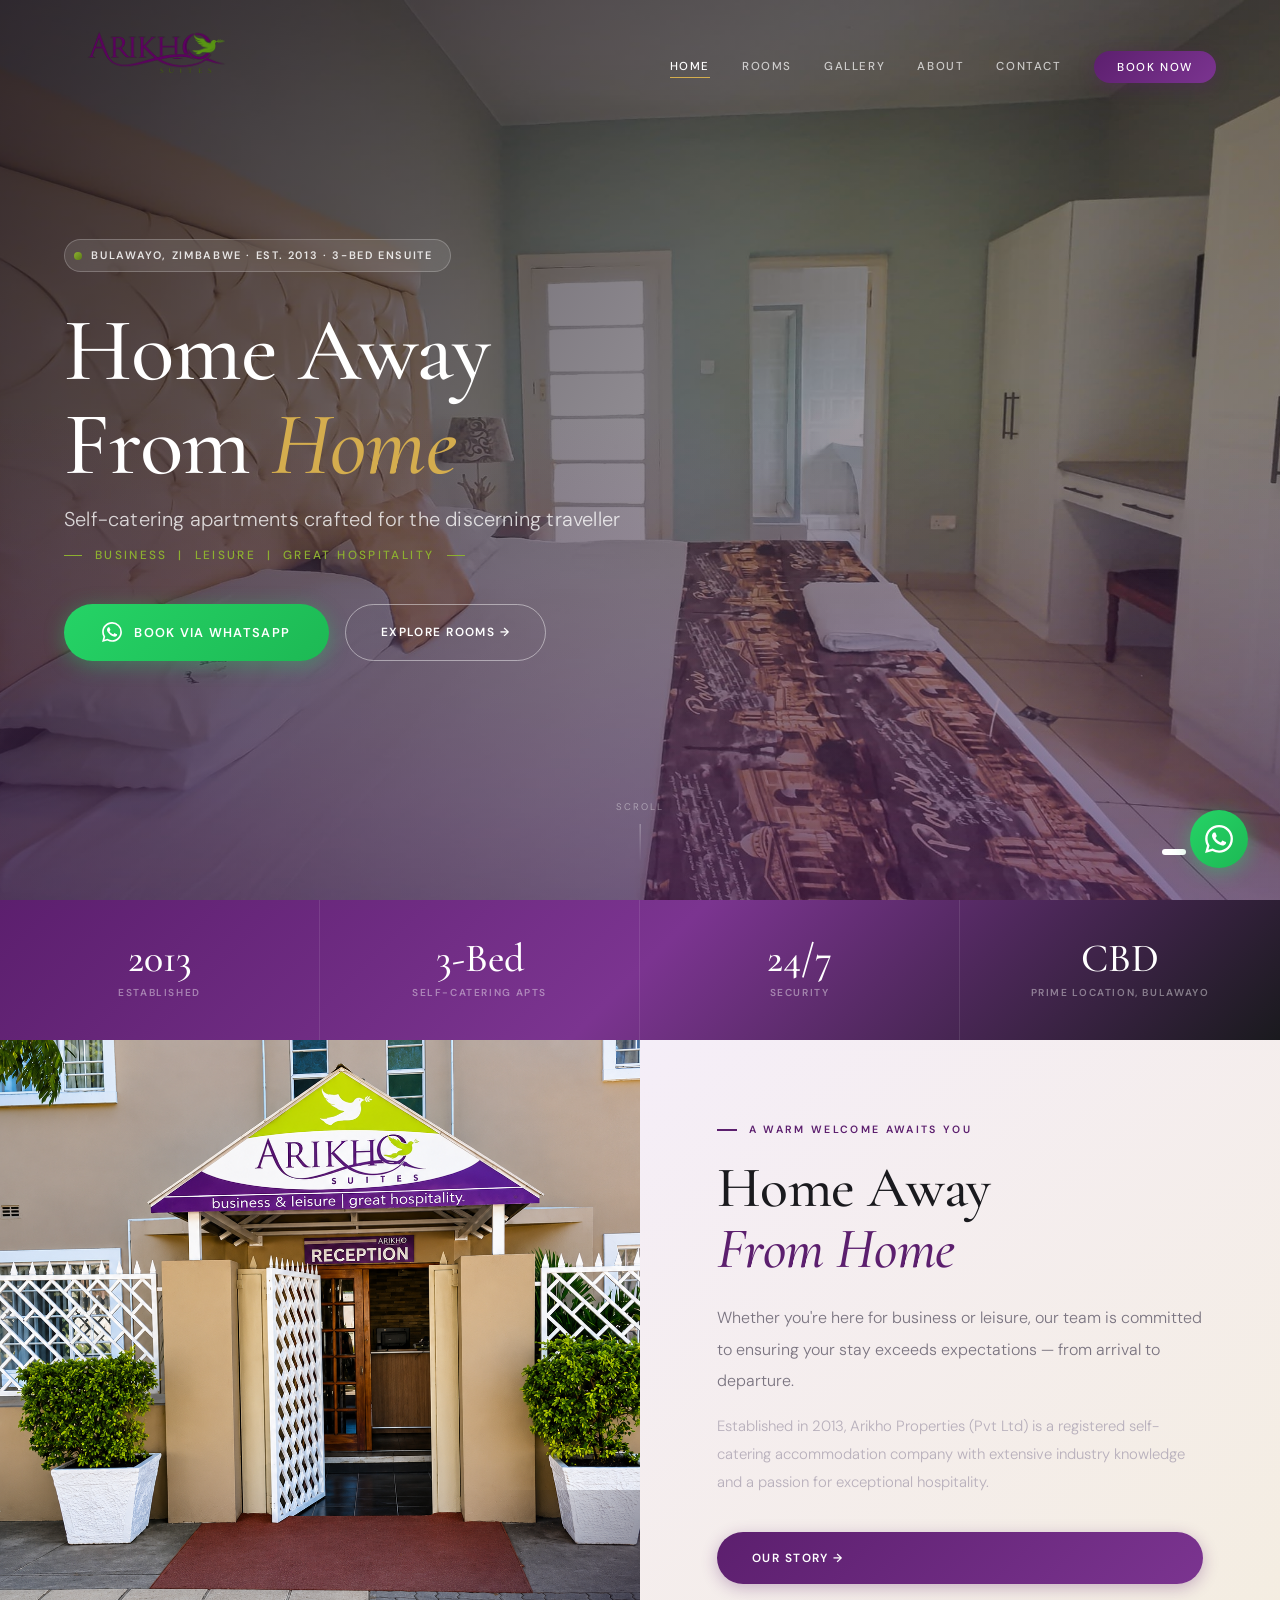
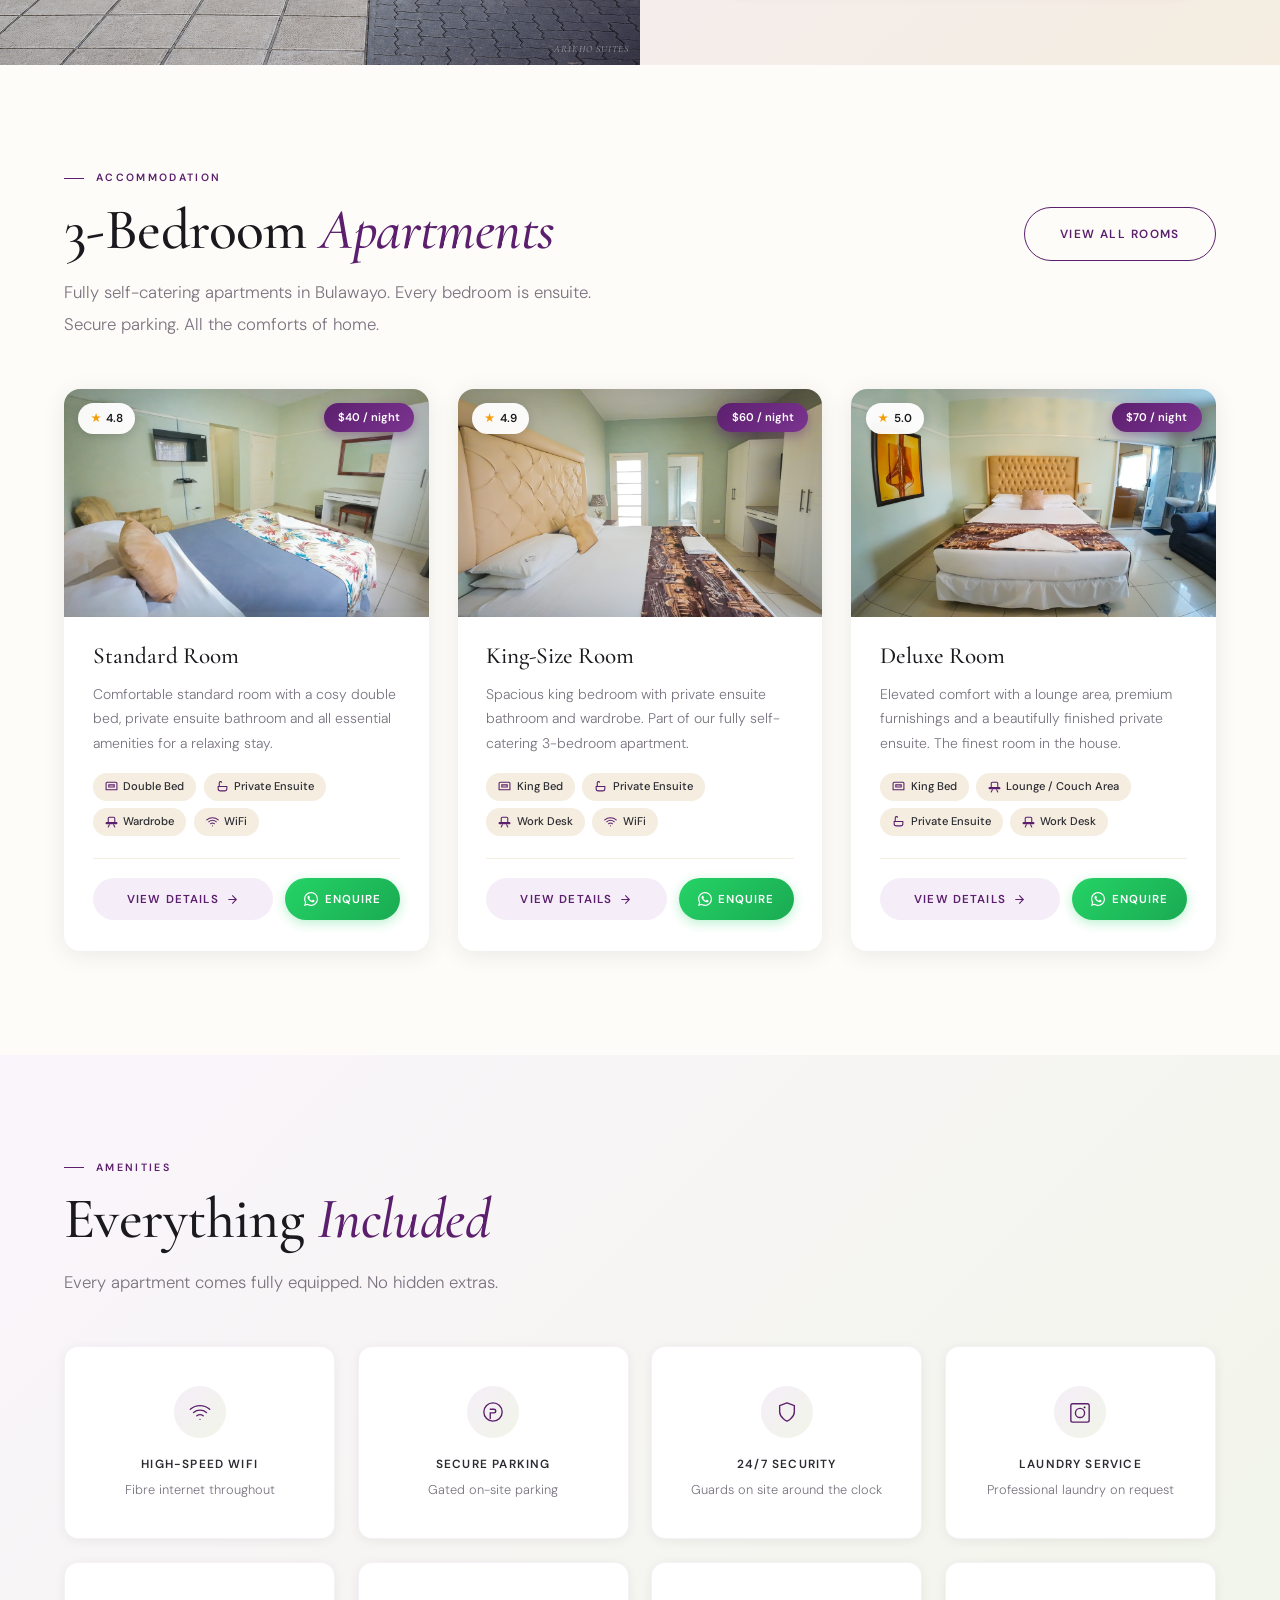
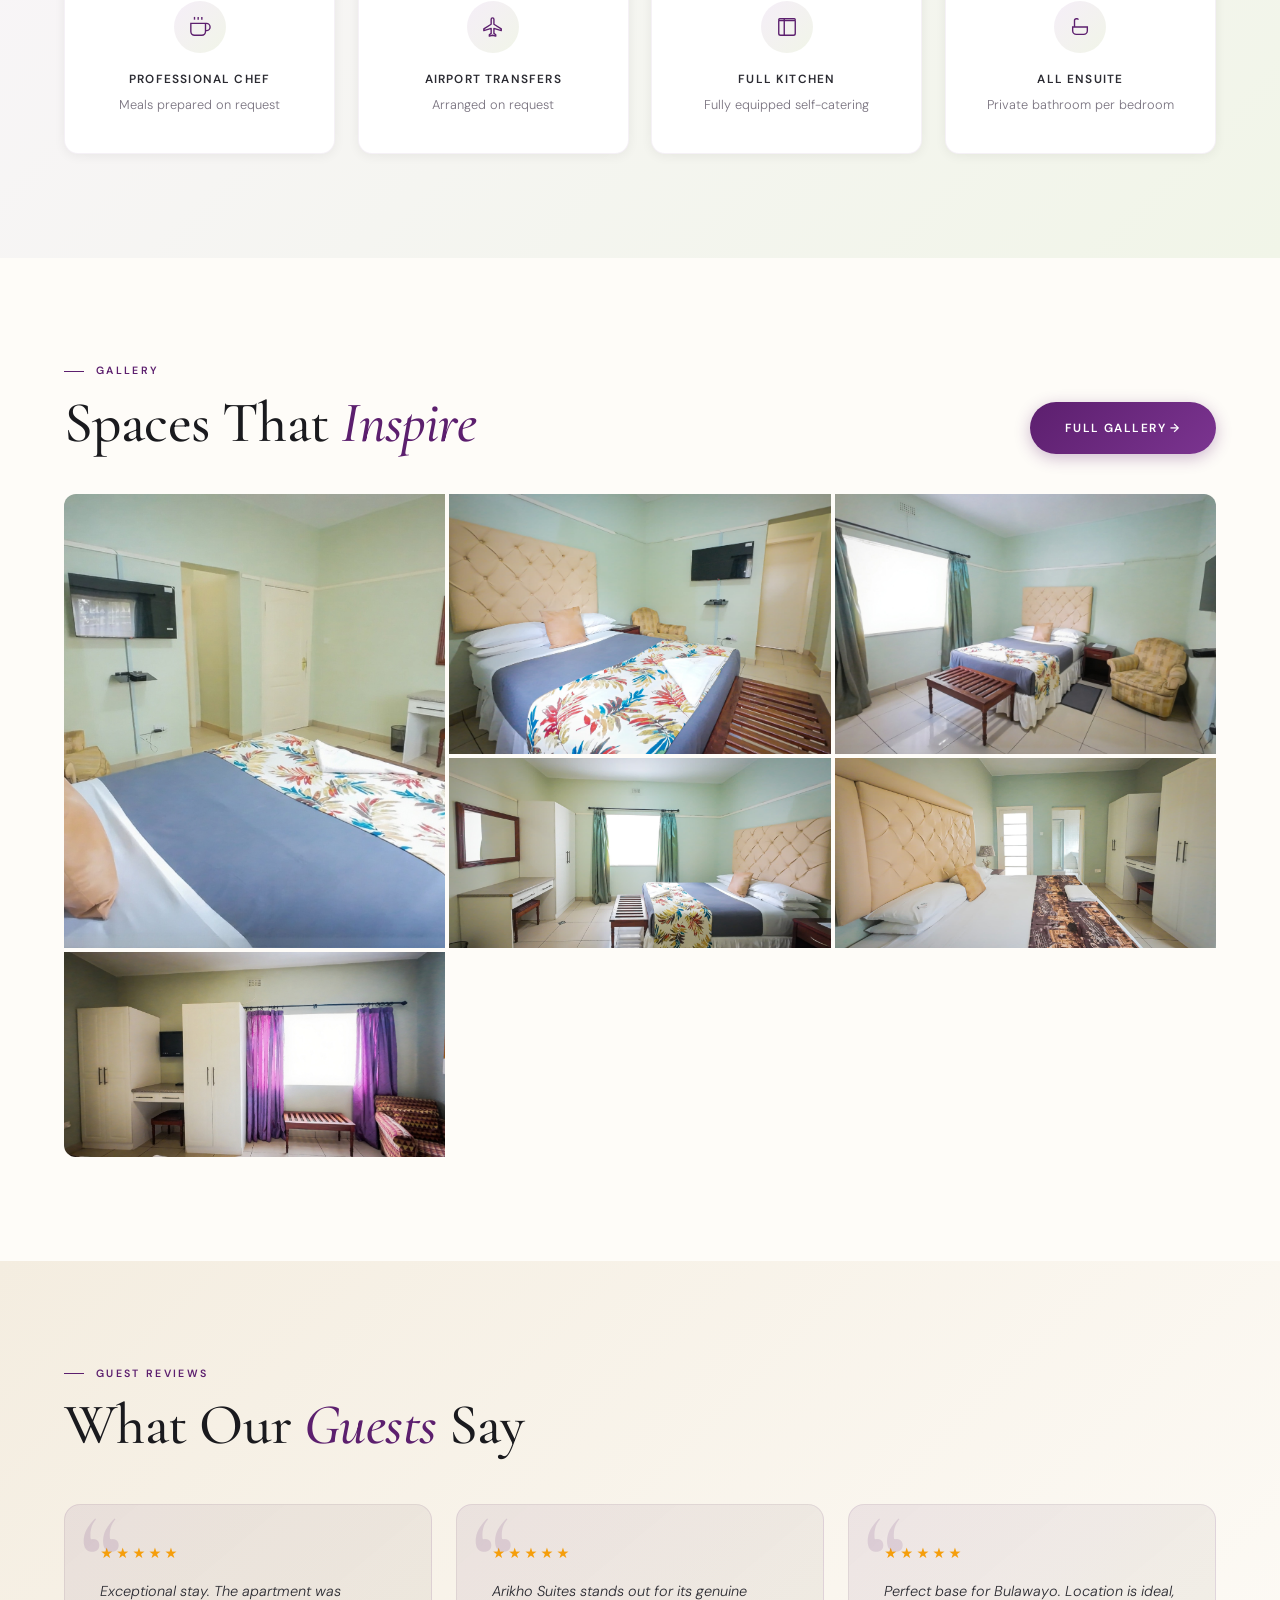
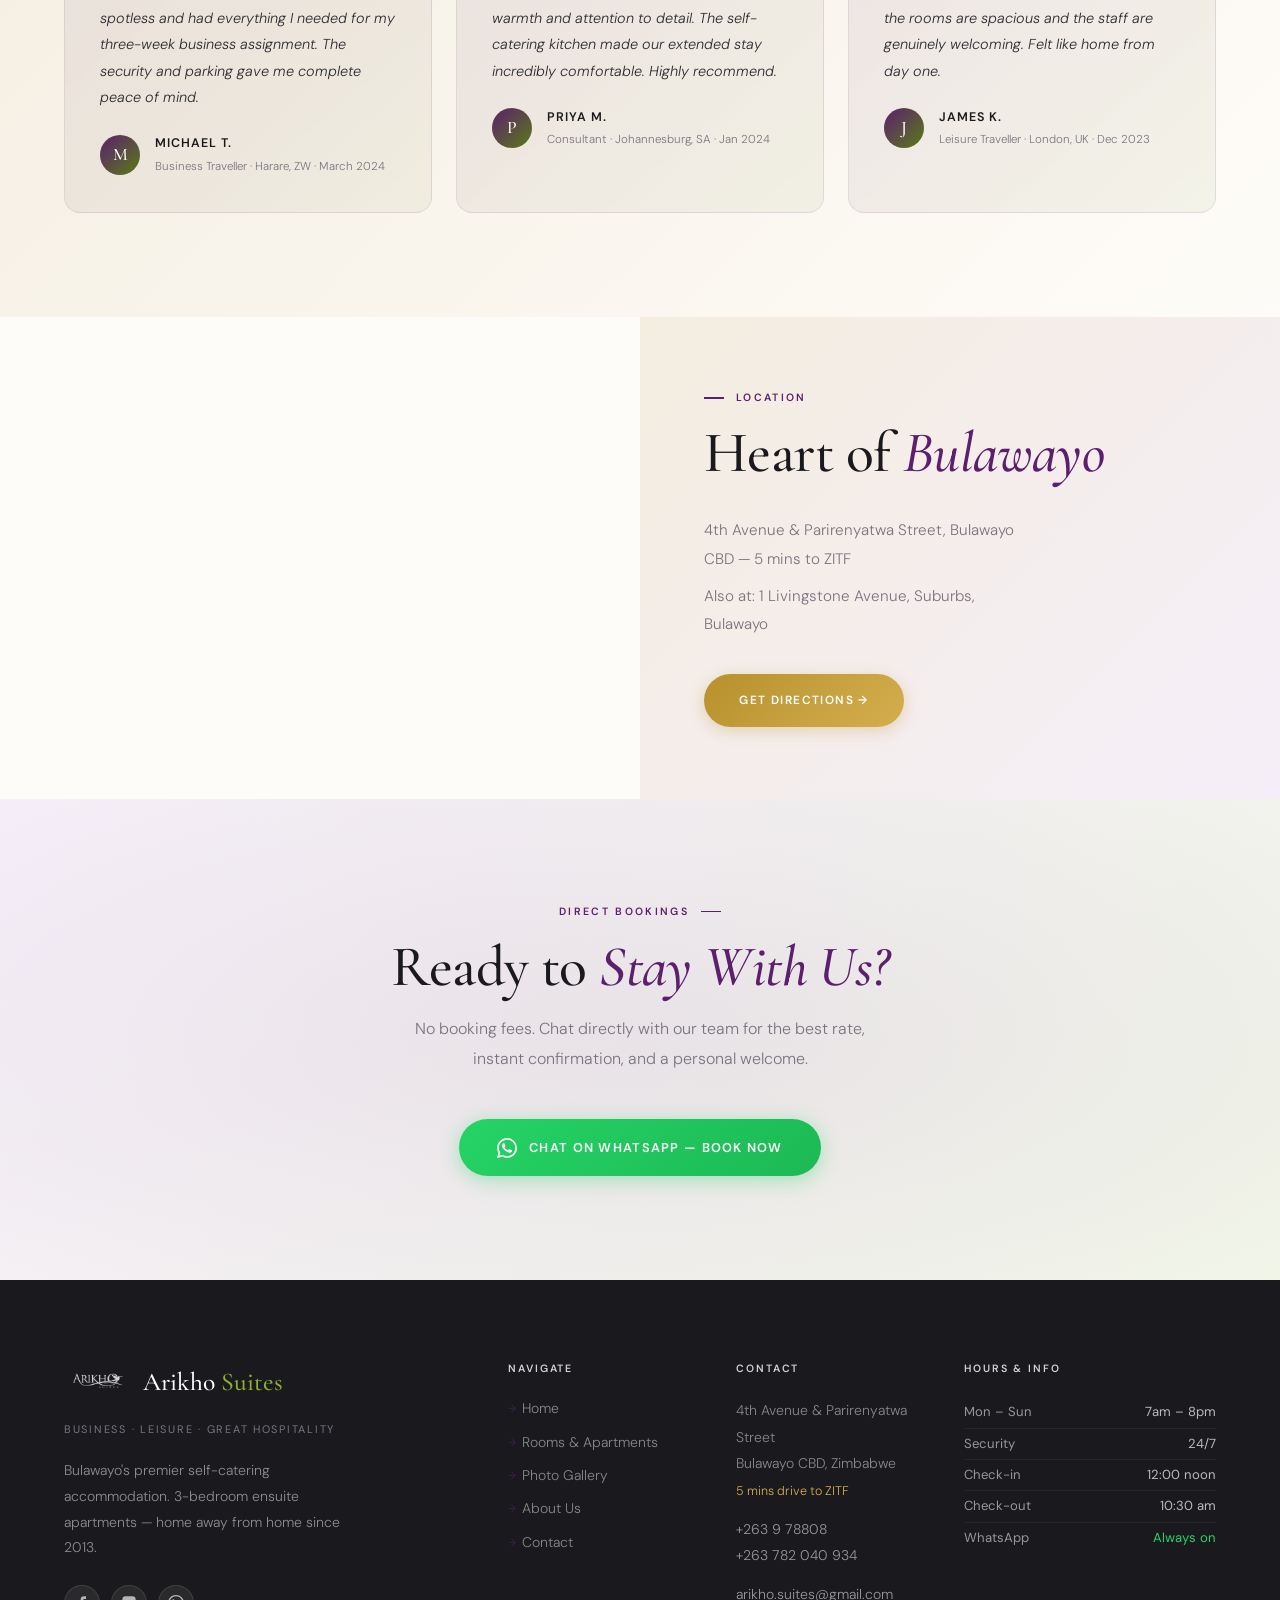
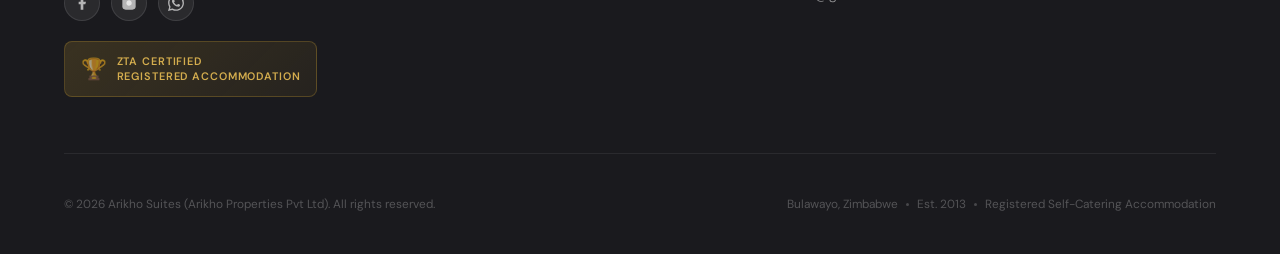
==== commit da3865cf: "Add files via upload" ====
--- a/index.html
+++ b/index.html
@@ -3,1567 +3,427 @@
 <head>
 <meta charset="UTF-8">
 <meta name="viewport" content="width=device-width, initial-scale=1.0">
-<title>Arikho Suites | Business · Leisure · Great Hospitality | Bulawayo, Zimbabwe</title>
-<meta name="description" content="Arikho Suites — Bulawayo's premier self-catering accommodation. 3-bedroom ensuite apartments with secure parking, WiFi and professional chef. Est. 2013. Home away from home.">
-<meta property="og:title" content="Arikho Suites | Home Away From Home · Bulawayo">
-<meta property="og:description" content="Premium 3-bedroom self-catering apartments in the heart of Bulawayo. Business or leisure — a warm welcome awaits you.">
+<title>Arikho Suites | Self-Catering Apartments in Bulawayo, Zimbabwe</title>
+<meta name="description" content="Arikho Suites — Bulawayo's premier self-catering accommodation. 3-bedroom ensuite apartments with secure parking, WiFi and professional chef. Est. 2013.">
+<link rel="canonical" href="https://arikhosuites.co.zw/index.html">
+<meta name="robots" content="index, follow">
+<meta name="keywords" content="Arikho Suites, Bulawayo accommodation, self-catering apartments, Bulawayo CBD hotel, Zimbabwe lodging, 3-bedroom apartments Bulawayo">
+
+<meta property="og:title" content="Arikho Suites | Self-Catering Apartments in Bulawayo, Zimbabwe">
+<meta property="og:description" content="Arikho Suites — Bulawayo's premier self-catering accommodation. 3-bedroom ensuite apartments with secure parking, WiFi and professional chef. Est. 2013.">
 <meta property="og:type" content="website">
+<meta property="og:url" content="https://arikhosuites.co.zw/index.html">
+<meta property="og:image" content="https://arikhosuites.co.zw/images/king-1.jpeg">
+<meta property="og:image:width" content="1200">
+<meta property="og:image:height" content="630">
+<meta property="og:locale" content="en_ZW">
+<meta property="og:site_name" content="Arikho Suites">
+
+<meta name="twitter:card" content="summary_large_image">
+<meta name="twitter:title" content="Arikho Suites | Self-Catering Apartments in Bulawayo, Zimbabwe">
+<meta name="twitter:description" content="Arikho Suites — Bulawayo's premier self-catering accommodation. 3-bedroom ensuite apartments with secure parking, WiFi and professional chef. Est. 2013.">
+<meta name="twitter:image" content="https://arikhosuites.co.zw/images/king-1.jpeg">
+
+<meta name="geo.region" content="ZW-BU">
+<meta name="geo.placename" content="Bulawayo">
+<meta name="geo.position" content="-20.1569;28.5752">
+<meta name="ICBM" content="-20.1569, 28.5752">
 <meta name="theme-color" content="#5C1F6E">
 <meta name="apple-mobile-web-app-capable" content="yes">
 <meta name="apple-mobile-web-app-status-bar-style" content="black-translucent">
 <meta name="format-detection" content="telephone=yes">
-<link rel="canonical" href="https://arikhosuites.co.zw/">
-<meta name="robots" content="index, follow">
-<meta name="geo.region" content="ZW-BU">
-<meta name="geo.placename" content="Bulawayo">
-<meta name="keywords" content="Arikho Suites, Bulawayo accommodation, self-catering apartments, Bulawayo CBD hotel, Zimbabwe lodging, 3-bedroom apartments Bulawayo">
-<link rel="preload" as="image" href="images/king-1.jpeg">
+
+<link rel="icon" type="image/x-icon" href="/favicon.ico">
+<link rel="icon" type="image/png" sizes="16x16" href="/favicon-16.png">
+<link rel="icon" type="image/png" sizes="32x32" href="/favicon-32.png">
+<link rel="apple-touch-icon" sizes="180x180" href="/apple-touch-icon.png">
+
 <link rel="preconnect" href="https://fonts.googleapis.com">
 <link rel="preconnect" href="https://fonts.gstatic.com" crossorigin>
 <link href="https://fonts.googleapis.com/css2?family=Cormorant+Garamond:ital,wght@0,400;0,500;0,600;1,400;1,500&family=DM+Sans:wght@300;400;500;600&display=swap" rel="stylesheet">
-<style>
-/* ═══════════════════════════════════════════════════════════
-   DESIGN TOKENS — Brand colours extracted from the Arikho logo
-   Purple: deep royal purple #6B2D7A (logo wordmark)
-   Olive: #6A8A1F (logo dove / SUITES text)
-   ═══════════════════════════════════════════════════════════ */
-:root {
-  /* Brand purples */
-  --plum:        #5C1F6E;
-  --plum-mid:    #7B3490;
-  --plum-light:  #9B56AB;
-  --plum-soft:   #F5EEF8;
-  --plum-faint:  #FAF5FC;
-
-  /* Brand olives */
-  --olive:       #5A7A16;
-  --olive-mid:   #6E9420;
-  --olive-light: #8DB030;
-  --olive-soft:  #F1F5E8;
-
-  /* Neutrals */
-  --cream:       #FEFCF8;
-  --sand:        #F4EDE0;
-  --sand-deep:   #E8DBC8;
-  --charcoal:    #1A1A1E;
-  --charcoal-2:  #2B2B32;
-  --stone:       #7A7480;
-  --stone-light: #B8B0BC;
-  --white:       #FFFFFF;
-
-  /* Gold accent (secondary) */
-  --gold:        #B8912E;
-  --gold-light:  #D4AD4E;
-
-  /* Typography */
-  --serif:  'Cormorant Garamond', Georgia, serif;
-  --sans:   'DM Sans', system-ui, sans-serif;
-
-  /* Motion */
-  --ease:     cubic-bezier(0.4,0,0.2,1);
-  --ease-out: cubic-bezier(0,0,0.2,1);
-
-  /* Shadows */
-  --shadow-sm: 0 2px 8px rgba(92,31,110,.08);
-  --shadow-md: 0 8px 32px rgba(92,31,110,.12);
-  --shadow-lg: 0 20px 60px rgba(92,31,110,.18);
-  --shadow-card: 0 4px 24px rgba(0,0,0,.08);
-  --shadow-hover: 0 16px 48px rgba(92,31,110,.18);
-}
-
-*,*::before,*::after{box-sizing:border-box;margin:0;padding:0}
-html{scroll-behavior:smooth;-webkit-text-size-adjust:100%}
-body{font-family:var(--sans);background:var(--cream);color:var(--charcoal);line-height:1.7;overflow-x:hidden;-webkit-font-smoothing:antialiased}
-
-/* ── PAGE ROUTER ───────────────────────────────────────── */
-.page{display:none}
-.page.active{display:block;animation:fadeUp .55s var(--ease) both}
-@keyframes fadeUp{from{opacity:0;transform:translateY(16px)}to{opacity:1;transform:translateY(0)}}
-
-/* ── REVEAL ────────────────────────────────────────────── */
-.reveal{opacity:0;transform:translateY(24px);transition:opacity .75s var(--ease),transform .75s var(--ease)}
-.reveal.vis{opacity:1;transform:translateY(0)}
-
-/* ═══════════════════════════════════════════════════════
-   NAVBAR
-═══════════════════════════════════════════════════════ */
-#nav{
-  position:fixed;top:0;left:0;right:0;z-index:200;
-  height:130px;display:flex;align-items:center;justify-content:space-between;
-  padding:0 5vw;transition:background .35s var(--ease),box-shadow .35s;
-}
-#nav.solid{
-  background:rgba(255,255,255,.96);
-  backdrop-filter:blur(16px);
-  -webkit-backdrop-filter:blur(16px);
-  box-shadow:0 1px 0 rgba(92,31,110,.08),0 4px 20px rgba(0,0,0,.06);
-}
-#nav.dark-nav.solid{
-  background:rgba(26,26,30,.97);
-  backdrop-filter:blur(16px);
-  -webkit-backdrop-filter:blur(16px);
-}
-
-.nav-brand{display:flex;align-items:center;gap:.65rem;cursor:pointer;text-decoration:none}
-.nav-logo-img{height:120px;width:auto;object-fit:contain;display:block;transition:height .2s;margin-top:-18px}
-@media(max-width:768px){.nav-logo-img{height:88px;margin-top:-12px}}
-.nav-logo-txt{display:none}
-
-.nav-links{display:flex;align-items:center;gap:2rem;list-style:none}
-.nav-links a{
-  font-size:.72rem;font-weight:500;letter-spacing:.14em;text-transform:uppercase;
-  color:var(--charcoal-2);text-decoration:none;transition:color .2s;cursor:pointer;
-  position:relative;padding-bottom:2px;
-}
-.nav-links a::after{
-  content:'';position:absolute;bottom:-2px;left:0;right:0;height:1.5px;
-  background:var(--plum);transform:scaleX(0);transition:transform .25s var(--ease);
-}
-.nav-links a:hover::after,.nav-links a.act::after{transform:scaleX(1)}
-.nav-links a:hover,.nav-links a.act{color:var(--plum)}
-#nav.dark-nav .nav-links a{color:rgba(255,255,255,.7)}
-#nav.dark-nav .nav-links a:hover,#nav.dark-nav .nav-links a.act{color:var(--white)}
-#nav.dark-nav .nav-links a::after{background:var(--gold-light)}
-
-.nav-book{
-  background:linear-gradient(135deg,var(--plum) 0%,var(--plum-mid) 100%);
-  color:var(--white)!important;
-  padding:.55rem 1.45rem!important;border-radius:50px!important;
-  box-shadow:0 4px 16px rgba(92,31,110,.35);
-  transition:box-shadow .2s,transform .2s!important;
-}
-.nav-book:hover{
-  transform:translateY(-1px)!important;
-  box-shadow:0 8px 24px rgba(92,31,110,.45)!important;
-}
-.nav-book::after{display:none!important}
-
-.burger{display:none;flex-direction:column;gap:5px;background:none;border:none;cursor:pointer;padding:4px;transition:transform .2s}
-.burger span{display:block;width:24px;height:1.5px;background:var(--charcoal);transition:all .3s}
-#nav.dark-nav .burger span{background:var(--white)}
-.burger.open span:nth-child(1){transform:translateY(6.5px) rotate(45deg)}
-.burger.open span:nth-child(2){opacity:0;transform:scaleX(0)}
-.burger.open span:nth-child(3){transform:translateY(-6.5px) rotate(-45deg)}
-
-.mob-menu{
-  position:fixed;top:130px;left:0;right:0;z-index:190;
-  background:var(--white);border-top:1px solid var(--sand-deep);
-  padding:1.8rem 5vw 2.4rem;display:none;flex-direction:column;gap:0;
-  box-shadow:0 24px 48px rgba(0,0,0,.14);
-}
-.mob-menu.open{display:flex}
-.mob-menu a{
-  font-size:.9rem;font-weight:500;letter-spacing:.08em;text-transform:uppercase;
-  color:var(--charcoal);text-decoration:none;cursor:pointer;
-  padding:1.1rem 0;border-bottom:1px solid var(--sand);
-  transition:color .2s;
-}
-.mob-menu a:hover{color:var(--plum)}
-.mob-menu a:last-child{border-bottom:none;color:#25D366;margin-top:.4rem}
-
-/* ═══════════════════════════════════════════════════════
-   TYPOGRAPHY
-═══════════════════════════════════════════════════════ */
-.eyebrow{
-  display:flex;align-items:center;gap:.75rem;
-  font-size:.66rem;font-weight:600;letter-spacing:.22em;text-transform:uppercase;color:var(--plum);
-}
-.eyebrow::before{content:'';display:block;width:20px;height:1.5px;background:var(--plum);flex-shrink:0}
-.eyebrow.olive{color:var(--olive);}.eyebrow.olive::before{background:var(--olive)}
-.eyebrow.gold{color:var(--gold);}.eyebrow.gold::before{background:var(--gold)}
-.eyebrow.light{color:rgba(255,255,255,.7)}.eyebrow.light::before{background:rgba(255,255,255,.5)}
-.eyebrow.center{justify-content:center}.eyebrow.center::before{display:none}
-.eyebrow.center::after{content:'';display:block;width:20px;height:1.5px;background:currentColor;flex-shrink:0}
-
-h2.display{
-  font-family:var(--serif);font-size:clamp(2.3rem,4.5vw,3.8rem);
-  font-weight:500;line-height:1.06;color:var(--charcoal);letter-spacing:-.01em;
-}
-h2.display em{font-style:italic;color:var(--plum)}
-h2.display.light{color:var(--white)}
-h2.display.light em{color:var(--gold-light)}
-h3.heading{font-family:var(--serif);font-size:1.65rem;font-weight:500;color:var(--charcoal);line-height:1.2}
-
-.body-lg{font-size:1.05rem;font-weight:300;line-height:1.9;color:var(--stone)}
-.body-sm{font-size:.9rem;font-weight:300;line-height:1.85;color:var(--stone)}
-
-/* ═══════════════════════════════════════════════════════
-   BUTTONS
-═══════════════════════════════════════════════════════ */
-.btn{
-  display:inline-flex;align-items:center;gap:.6rem;
-  font-family:var(--sans);font-size:.74rem;font-weight:600;
-  letter-spacing:.12em;text-transform:uppercase;text-decoration:none;
-  border-radius:50px;cursor:pointer;border:none;transition:all .25s var(--ease);
-}
-.btn-plum{
-  background:linear-gradient(135deg,var(--plum) 0%,var(--plum-mid) 100%);
-  color:var(--white);padding:1rem 2.2rem;
-  box-shadow:0 4px 16px rgba(92,31,110,.3);
-}
-.btn-plum:hover{transform:translateY(-2px);box-shadow:0 10px 28px rgba(92,31,110,.42)}
-
-.btn-olive{
-  background:linear-gradient(135deg,var(--olive) 0%,var(--olive-mid) 100%);
-  color:var(--white);padding:1rem 2.2rem;
-  box-shadow:0 4px 16px rgba(90,122,22,.3);
-}
-.btn-olive:hover{transform:translateY(-2px);box-shadow:0 10px 28px rgba(90,122,22,.42)}
-
-.btn-gold{
-  background:linear-gradient(135deg,var(--gold) 0%,var(--gold-light) 100%);
-  color:var(--white);padding:1rem 2.2rem;
-  box-shadow:0 4px 16px rgba(184,145,46,.3);
-}
-.btn-gold:hover{transform:translateY(-2px);box-shadow:0 10px 28px rgba(184,145,46,.45)}
-
-.btn-outline-white{
-  background:transparent;color:var(--white);padding:1rem 2.2rem;
-  border:1.5px solid rgba(255,255,255,.45);
-}
-.btn-outline-white:hover{background:rgba(255,255,255,.12);border-color:rgba(255,255,255,.75)}
-
-.btn-outline-plum{
-  background:transparent;color:var(--plum);padding:1rem 2.2rem;
-  border:1.5px solid var(--plum);
-}
-.btn-outline-plum:hover{background:var(--plum);color:var(--white)}
-
-.btn-sand{background:var(--sand);color:var(--plum);padding:1rem 2.2rem}
-.btn-sand:hover{background:var(--sand-deep);transform:translateY(-1px)}
-
-.btn-wa{
-  display:inline-flex;align-items:center;gap:.75rem;
-  background:linear-gradient(135deg,#25D366 0%,#1DB954 100%);
-  color:var(--white);padding:1.1rem 2.4rem;
-  font-family:var(--sans);font-size:.8rem;font-weight:600;letter-spacing:.1em;
-  text-transform:uppercase;text-decoration:none;border-radius:50px;border:none;cursor:pointer;
-  box-shadow:0 4px 20px rgba(37,211,102,.38);transition:all .25s;
-}
-.btn-wa:hover{transform:translateY(-2px);box-shadow:0 10px 32px rgba(37,211,102,.52)}
-.btn-wa svg{width:20px;height:20px;fill:white;flex-shrink:0}
-
-/* ═══════════════════════════════════════════════════════
-   HERO
-═══════════════════════════════════════════════════════ */
-.hero{position:relative;min-height:100svh;display:flex;align-items:center;overflow:hidden}
-.hero-slides{position:absolute;inset:0}
-.hero-slide{
-  position:absolute;inset:0;background-size:cover;background-position:center;
-  opacity:0;transition:opacity 1.6s ease;
-}
-.hero-slide.on{opacity:1}
-.hero-grad{
-  position:absolute;inset:0;
-  background:linear-gradient(120deg,rgba(26,18,30,.82) 0%,rgba(26,18,30,.45) 55%,rgba(42,26,50,.3) 100%);
-}
-/* Subtle purple tint at bottom */
-.hero-grad::after{
-  content:'';position:absolute;inset:0;
-  background:linear-gradient(to top,rgba(92,31,110,.35) 0%,transparent 55%);
-}
-.hero-content{position:relative;z-index:2;padding:0 5vw;max-width:820px}
-
-.hero-badge{
-  display:inline-flex;align-items:center;gap:.6rem;
-  background:rgba(255,255,255,.1);backdrop-filter:blur(12px);
-  border:1px solid rgba(255,255,255,.22);border-radius:50px;
-  padding:.4rem 1.1rem .4rem .55rem;margin-bottom:2rem;
-}
-.hero-badge-dot{
-  width:8px;height:8px;
-  background:linear-gradient(135deg,var(--olive-light),var(--olive));
-  border-radius:50%;flex-shrink:0;animation:dotPulse 2.4s ease-in-out infinite;
-}
-@keyframes dotPulse{0%,100%{opacity:1}50%{opacity:.5}}
-.hero-badge span{font-size:.68rem;font-weight:600;letter-spacing:.15em;text-transform:uppercase;color:rgba(255,255,255,.85)}
-
-.hero h1{
-  font-family:var(--serif);font-size:clamp(3rem,7vw,5.8rem);
-  font-weight:500;line-height:1.04;color:var(--white);margin-bottom:.7rem;
-  letter-spacing:-.01em;
-}
-.hero h1 em{font-style:italic;color:var(--gold-light)}
-.hero-sub{
-  font-size:clamp(1rem,1.9vw,1.25rem);font-weight:300;
-  color:rgba(255,255,255,.78);margin-bottom:.6rem;letter-spacing:.01em;
-}
-.hero-tagline{
-  font-size:.74rem;font-weight:500;letter-spacing:.2em;text-transform:uppercase;
-  color:var(--olive-light);margin-bottom:2.4rem;display:flex;align-items:center;gap:.8rem;
-}
-.hero-tagline::before,.hero-tagline::after{content:'';display:block;width:18px;height:1px;background:var(--olive-light)}
-.hero-actions{display:flex;flex-wrap:wrap;gap:1rem}
-
-.hero-scroll{
-  position:absolute;bottom:2.4rem;left:50%;transform:translateX(-50%);
-  z-index:2;display:flex;flex-direction:column;align-items:center;gap:.5rem;
-  color:rgba(255,255,255,.4);font-size:.6rem;letter-spacing:.22em;text-transform:uppercase;
-  animation:scrollPulse 2.4s ease-in-out infinite;
-}
-.hero-scroll::after{content:'';display:block;width:1px;height:38px;background:linear-gradient(to bottom,rgba(255,255,255,.4),transparent)}
-@keyframes scrollPulse{0%,100%{transform:translateX(-50%) translateY(0)}50%{transform:translateX(-50%) translateY(8px)}}
-
-.hero-dots{position:absolute;bottom:2.8rem;right:5vw;z-index:2;display:flex;gap:.55rem}
-.hero-dot{width:6px;height:6px;border-radius:3px;background:rgba(255,255,255,.3);cursor:pointer;transition:all .35s}
-.hero-dot.on{background:var(--white);width:24px}
-
-/* ═══════════════════════════════════════════════════════
-   SECTIONS
-═══════════════════════════════════════════════════════ */
-.sec{padding:6.5rem 5vw}
-.sec-sm{padding:4.5rem 5vw}
-.sec-xs{padding:3rem 5vw}
-
-/* ── STATS STRIP ────────────────────────────────────── */
-.stats-row{
-  background:linear-gradient(135deg,var(--plum) 0%,var(--plum-mid) 50%,var(--charcoal) 100%);
-  display:grid;grid-template-columns:repeat(4,1fr);
-}
-.stat{padding:2.4rem 1.5rem;text-align:center;border-right:1px solid rgba(255,255,255,.1)}
-.stat:last-child{border-right:none}
-.stat-n{font-family:var(--serif);font-size:2.5rem;font-weight:500;color:var(--white);line-height:1;margin-bottom:.35rem}
-.stat-l{font-size:.63rem;font-weight:600;letter-spacing:.16em;text-transform:uppercase;color:rgba(255,255,255,.42)}
-@media(max-width:600px){.stats-row{grid-template-columns:repeat(2,1fr)}.stat:nth-child(2){border-right:none}}
-
-/* ── SPLIT LAYOUT ───────────────────────────────────── */
-.split{display:grid;grid-template-columns:1fr 1fr;min-height:560px}
-.split-img{position:relative;overflow:hidden;min-height:380px}
-.split-img img{width:100%;height:100%;object-fit:cover;display:block}
-.split-body{display:flex;flex-direction:column;justify-content:center;padding:5rem 6vw}
-.split.rev .split-img{order:2}.split.rev .split-body{order:1}
-@media(max-width:860px){
-  .split{grid-template-columns:1fr}
-  .split.rev .split-img{order:1}.split.rev .split-body{order:2}
-  .split-body{padding:4rem 5vw}
-}
-
-/* ── IMAGE WRAP ─────────────────────────────────────── */
-.img-wrap{position:relative;overflow:hidden;display:block}
-.img-wrap img{width:100%;height:100%;object-fit:cover;display:block;transition:transform .7s var(--ease)}
-.img-wrap:hover img{transform:scale(1.04)}
-.img-brand{
-  position:absolute;bottom:0;right:0;
-  width:55%;height:28%;
-  background:linear-gradient(135deg,transparent 40%,rgba(26,18,30,.65) 100%);
-  pointer-events:none;display:flex;align-items:flex-end;justify-content:flex-end;
-  padding:.5rem .7rem;
-}
-.img-brand-txt{font-family:var(--serif);font-size:.6rem;font-weight:400;color:rgba(255,255,255,.5);letter-spacing:.1em;text-transform:uppercase;font-style:italic}
-
-/* ═══════════════════════════════════════════════════════
-   ROOM CARDS  (Sethule-inspired)
-═══════════════════════════════════════════════════════ */
-.rooms-grid{display:grid;grid-template-columns:repeat(auto-fill,minmax(340px,1fr));gap:1.8rem;margin-top:3rem}
-.room-card{
-  background:var(--white);border-radius:1rem;overflow:hidden;
-  box-shadow:var(--shadow-card);cursor:pointer;
-  transition:transform .35s var(--ease),box-shadow .35s var(--ease);
-}
-.room-card:hover{transform:translateY(-6px);box-shadow:var(--shadow-hover)}
-
-.room-card-img{
-  aspect-ratio:16/10;overflow:hidden;position:relative;
-}
-.room-card-img img{
-  width:100%;height:100%;object-fit:cover;display:block;
-  transition:transform .65s var(--ease);
-}
-.room-card:hover .room-card-img img{transform:scale(1.07)}
-
-/* Rating badge */
-.room-rating{
-  position:absolute;top:.9rem;left:.9rem;z-index:2;
-  background:rgba(255,255,255,.95);backdrop-filter:blur(8px);
-  border-radius:50px;padding:.28rem .75rem;
-  display:flex;align-items:center;gap:.3rem;
-  font-size:.72rem;font-weight:600;color:var(--charcoal);
-  box-shadow:0 2px 10px rgba(0,0,0,.12);
-}
-.room-rating .star{color:#F59E0B;font-size:.78rem}
-
-/* Price badge */
-.room-price-badge{
-  position:absolute;top:.9rem;right:.9rem;z-index:2;
-  background:linear-gradient(135deg,var(--plum) 0%,var(--plum-mid) 100%);
-  border-radius:50px;padding:.3rem .9rem;
-  font-size:.7rem;font-weight:600;color:var(--white);
-  box-shadow:0 4px 12px rgba(92,31,110,.4);
-  white-space:nowrap;
-}
-
-.room-card-body{padding:1.6rem 1.8rem 1.9rem}
-
-.room-card-header{display:flex;align-items:flex-start;justify-content:space-between;gap:.75rem;margin-bottom:.7rem}
-.room-price-pill{display:inline-block;background:var(--gold);color:#fff;font-size:.72rem;font-weight:700;padding:.25rem .75rem;border-radius:100px;margin-top:.35rem;letter-spacing:.04em;}
-.room-card-name{font-family:var(--serif);font-size:1.45rem;font-weight:500;color:var(--charcoal);line-height:1.2}
-.room-price-inline{
-  flex-shrink:0;
-  font-size:.78rem;font-weight:600;color:var(--plum);
-  background:var(--plum-soft);
-  padding:.25rem .7rem;border-radius:50px;white-space:nowrap;margin-top:.2rem;
-}
-
-.room-card-desc{font-size:.875rem;color:var(--stone);line-height:1.75;margin-bottom:1.1rem;font-weight:300}
-
-/* Feature pills with icon */
-.room-features{display:flex;flex-wrap:wrap;gap:.45rem;margin-bottom:1.4rem}
-.room-feat{
-  display:flex;align-items:center;gap:.35rem;
-  font-size:.7rem;font-weight:500;color:var(--charcoal-2);
-  background:var(--sand);border-radius:50px;
-  padding:.28rem .75rem;
-}
-.room-feat svg{width:13px;height:13px;stroke:var(--plum);fill:none;stroke-width:2;stroke-linecap:round;flex-shrink:0}
-
-/* Divider */
-.room-card-divider{height:1px;background:var(--sand);margin-bottom:1.2rem}
-
-/* CTAs */
-.room-ctas{display:flex;align-items:center;gap:.75rem;flex-wrap:wrap}
-.room-view-btn{
-  flex:1;min-width:110px;
-  display:flex;align-items:center;justify-content:center;gap:.45rem;
-  font-size:.72rem;font-weight:600;letter-spacing:.1em;text-transform:uppercase;
-  color:var(--plum);background:var(--plum-soft);
-  padding:.7rem 1.2rem;border-radius:50px;
-  text-decoration:none;cursor:pointer;border:none;
-  transition:background .2s,transform .2s;
-}
-.room-view-btn:hover{background:var(--plum);color:var(--white);transform:translateY(-1px)}
-.room-view-btn svg{width:13px;height:13px;fill:none;stroke:currentColor;stroke-width:2;stroke-linecap:round}
-
-.room-wa-btn{
-  display:flex;align-items:center;justify-content:center;gap:.4rem;
-  font-size:.72rem;font-weight:600;letter-spacing:.09em;text-transform:uppercase;
-  color:var(--white);background:linear-gradient(135deg,#25D366,#1aaa52);
-  padding:.7rem 1.2rem;border-radius:50px;border:none;text-decoration:none;cursor:pointer;
-  box-shadow:0 3px 12px rgba(37,211,102,.32);
-  transition:all .22s;white-space:nowrap;
-}
-.room-wa-btn:hover{transform:translateY(-1px);box-shadow:0 6px 20px rgba(37,211,102,.45)}
-.room-wa-btn svg{width:14px;height:14px;fill:white;flex-shrink:0}
-
-/* ═══════════════════════════════════════════════════════
-   FACILITIES GRID
-═══════════════════════════════════════════════════════ */
-.fac-grid{
-  display:grid;
-  grid-template-columns:repeat(4,1fr);
-  gap:1.4rem;
-  margin-top:3rem;
-}
-@media(max-width:1024px){.fac-grid{grid-template-columns:repeat(4,1fr)}}
-@media(max-width:860px){.fac-grid{grid-template-columns:repeat(2,1fr)}}
-@media(max-width:480px){.fac-grid{grid-template-columns:repeat(2,1fr)}}
-.fac-card{
-  background:var(--white);border-radius:.875rem;
-  padding:2.4rem 1.8rem;text-align:center;
-  box-shadow:0 2px 12px rgba(0,0,0,.06);
-  transition:transform .3s var(--ease),box-shadow .3s var(--ease);
-  border:1px solid rgba(92,31,110,.06);
-  display:flex;flex-direction:column;align-items:center;
-}
-.fac-card:hover{transform:translateY(-5px);box-shadow:0 12px 36px rgba(92,31,110,.13)}
-.fac-icon{
-  width:52px;height:52px;
-  background:linear-gradient(135deg,var(--plum-soft) 0%,var(--olive-soft) 100%);
-  border-radius:50%;display:flex;align-items:center;justify-content:center;
-  margin:0 auto 1rem;
-}
-.fac-icon svg{width:22px;height:22px;stroke:var(--plum);fill:none;stroke-width:1.5}
-.fac-name{font-size:.74rem;font-weight:600;letter-spacing:.1em;text-transform:uppercase;color:var(--charcoal-2);margin-bottom:.3rem}
-.fac-desc{font-size:.8rem;color:var(--stone);font-weight:300;line-height:1.65}
-
-/* ═══════════════════════════════════════════════════════
-   TESTIMONIALS
-═══════════════════════════════════════════════════════ */
-.testi-grid{display:grid;grid-template-columns:repeat(auto-fill,minmax(300px,1fr));gap:1.5rem;margin-top:3rem}
-.testi-card{
-  border-radius:1rem;padding:2.2rem;
-  position:relative;overflow:hidden;
-  /* Subtle gradient inspired by brand */
-  background:linear-gradient(140deg,rgba(92,31,110,.08) 0%,rgba(90,122,22,.06) 100%);
-  border:1px solid rgba(92,31,110,.1);
-  transition:transform .3s,box-shadow .3s;
-}
-.testi-card:hover{transform:translateY(-4px);box-shadow:0 12px 36px rgba(92,31,110,.12)}
-.testi-card::before{
-  content:'\201C';
-  position:absolute;top:-.4rem;left:1rem;
-  font-family:var(--serif);font-size:7rem;font-weight:700;
-  color:var(--plum);opacity:.12;line-height:1;pointer-events:none;
-}
-.testi-stars{display:flex;gap:.2rem;margin-bottom:.8rem}
-.testi-stars span{color:#F59E0B;font-size:.9rem}
-.testi-text{
-  font-size:.9rem;color:var(--charcoal-2);line-height:1.85;font-weight:300;
-  margin-bottom:1.4rem;font-style:italic;position:relative;z-index:1;
-}
-.testi-footer{display:flex;align-items:center;gap:.9rem}
-.testi-avatar{
-  width:40px;height:40px;border-radius:50%;flex-shrink:0;
-  background:linear-gradient(135deg,var(--plum) 0%,var(--olive) 100%);
-  display:flex;align-items:center;justify-content:center;
-  font-family:var(--serif);font-size:1.1rem;font-weight:500;color:var(--white);
-}
-.testi-name{font-size:.78rem;font-weight:600;letter-spacing:.08em;text-transform:uppercase;color:var(--charcoal)}
-.testi-detail{font-size:.72rem;color:var(--stone);font-weight:300;margin-top:.15rem}
-
-/* ═══════════════════════════════════════════════════════
-   GALLERY PREVIEW
-═══════════════════════════════════════════════════════ */
-.gal-preview{display:grid;grid-template-columns:repeat(3,1fr);grid-template-rows:260px 190px;gap:4px;margin-top:2.5rem;border-radius:.75rem;overflow:hidden}
-.gal-preview-item{position:relative;overflow:hidden;cursor:pointer}
-.gal-preview-item:first-child{grid-row:span 2}
-.gal-preview-item img{width:100%;height:100%;object-fit:cover;transition:transform .6s var(--ease)}
-.gal-preview-item:hover img{transform:scale(1.07)}
-.gal-over{
-  position:absolute;inset:0;
-  background:linear-gradient(to top,rgba(92,31,110,.65) 0%,transparent 55%);
-  opacity:0;transition:opacity .35s;
-  display:flex;align-items:flex-end;justify-content:center;padding-bottom:1.2rem;
-}
-.gal-preview-item:hover .gal-over{opacity:1}
-.gal-over-icon{
-  width:40px;height:40px;border-radius:50%;
-  background:rgba(255,255,255,.2);backdrop-filter:blur(8px);
-  border:1px solid rgba(255,255,255,.4);
-  display:flex;align-items:center;justify-content:center;
-}
-.gal-over-icon svg{width:18px;height:18px;stroke:white;fill:none;stroke-width:1.8;stroke-linecap:round}
-@media(max-width:600px){
-  .gal-preview{grid-template-columns:1fr 1fr;grid-template-rows:repeat(3,150px)}
-  .gal-preview-item:first-child{grid-row:span 1}
-}
-
-/* ── WA CTA SECTION ─────────────────────────────────── */
-.wa-sec{
-  background:linear-gradient(135deg,var(--plum-soft) 0%,var(--olive-soft) 100%);
-  padding:6.5rem 5vw;text-align:center;position:relative;overflow:hidden;
-}
-.wa-sec::before{
-  content:'';position:absolute;inset:0;
-  background:radial-gradient(ellipse 70% 70% at 50% 50%,rgba(92,31,110,.07),transparent);
-  pointer-events:none;
-}
-.wa-sec h2{margin-bottom:1rem;position:relative;z-index:1}
-.wa-sec p{color:var(--stone);max-width:480px;margin:0 auto 2.8rem;font-weight:300;font-size:1rem;line-height:1.9;position:relative;z-index:1}
-.wa-sec .btn-wa{position:relative;z-index:1}
-
-/* ── FLOATING WA ─────────────────────────────────────── */
-.wa-float{
-  position:fixed;bottom:2rem;right:2rem;z-index:150;
-  width:58px;height:58px;
-  background:linear-gradient(135deg,#25D366,#1DB954);
-  border-radius:50%;display:flex;align-items:center;justify-content:center;
-  text-decoration:none;box-shadow:0 4px 20px rgba(37,211,102,.45);
-  animation:waPulse 2.8s ease-in-out infinite;transition:transform .2s;
-}
-.wa-float:hover{transform:scale(1.1)}
-.wa-float svg{width:28px;height:28px;fill:white}
-@keyframes waPulse{
-  0%,100%{box-shadow:0 4px 20px rgba(37,211,102,.45)}
-  50%{box-shadow:0 4px 36px rgba(37,211,102,.7),0 0 0 10px rgba(37,211,102,.07)}
-}
-
-/* ── BREADCRUMB ─────────────────────────────────────── */
-.breadcrumb{
-  background:var(--plum-faint);border-bottom:1px solid rgba(92,31,110,.08);
-  padding:.9rem 5vw;font-size:.76rem;color:var(--stone);
-  display:flex;align-items:center;gap:.5rem;
-}
-.breadcrumb a{color:var(--plum);cursor:pointer;text-decoration:none;font-weight:500}
-.breadcrumb a:hover{text-decoration:underline}
-
-/* ── PAGE HERO ──────────────────────────────────────── */
-.pg-hero{
-  height:56svh;min-height:360px;position:relative;
-  display:flex;align-items:flex-end;padding:0 5vw 4rem;overflow:hidden;
-}
-.pg-hero img{position:absolute;inset:0;width:100%;height:100%;object-fit:cover}
-.pg-hero-grad{
-  position:absolute;inset:0;
-  background:linear-gradient(to top,rgba(26,18,30,.85) 0%,rgba(92,31,110,.2) 55%,transparent 100%);
-}
-.pg-hero-content{position:relative;z-index:1}
-
-/* ── LOCATION SPLIT ─────────────────────────────────── */
-.loc-split{display:grid;grid-template-columns:1fr 1fr;min-height:440px}
-.loc-map iframe{width:100%;height:100%;min-height:440px;border:none}
-.loc-info{
-  background:linear-gradient(135deg,var(--sand) 0%,var(--plum-soft) 100%);
-  padding:4.5rem 5vw;display:flex;flex-direction:column;justify-content:center;
-}
-.loc-info h2{margin-bottom:.9rem}
-.loc-info p{color:var(--stone);font-weight:300;font-size:.95rem;line-height:1.9;max-width:330px}
-@media(max-width:768px){.loc-split{grid-template-columns:1fr}.loc-map iframe{min-height:280px}}
-
-/* ── MASONRY GALLERY ────────────────────────────────── */
-.masonry{columns:3;column-gap:5px}
-@media(max-width:768px){.masonry{columns:2}}
-@media(max-width:460px){.masonry{columns:1}}
-.masonry-item{break-inside:avoid;margin-bottom:5px;position:relative;overflow:hidden;cursor:pointer;border-radius:.5rem}
-.masonry-item img{width:100%;display:block;transition:transform .55s var(--ease)}
-.masonry-item:hover img{transform:scale(1.05)}
-.masonry-overlay{
-  position:absolute;inset:0;
-  background:linear-gradient(to top,rgba(92,31,110,0),transparent);
-  transition:background .35s;display:flex;align-items:center;justify-content:center;
-}
-.masonry-item:hover .masonry-overlay{background:rgba(92,31,110,.3)}
-.masonry-overlay svg{width:28px;height:28px;stroke:white;fill:none;stroke-width:1.5;opacity:0;transition:opacity .3s;stroke-linecap:round}
-.masonry-item:hover .masonry-overlay svg{opacity:1}
-
-/* ── LIGHTBOX ───────────────────────────────────────── */
-.lb{position:fixed;inset:0;background:rgba(0,0,0,.97);z-index:999;display:none;align-items:center;justify-content:center;padding:1rem}
-.lb.open{display:flex}
-.lb-close{position:absolute;top:1.5rem;right:1.5rem;background:rgba(255,255,255,.1);border:1px solid rgba(255,255,255,.15);color:rgba(255,255,255,.7);font-size:1.6rem;cursor:pointer;line-height:1;border-radius:50%;width:44px;height:44px;display:flex;align-items:center;justify-content:center;transition:all .2s}
-.lb-close:hover{background:rgba(255,255,255,.2);color:var(--white)}
-.lb img{max-width:90vw;max-height:88svh;object-fit:contain;border-radius:.5rem}
-.lb-arrow{
-  position:absolute;top:50%;transform:translateY(-50%);
-  background:rgba(255,255,255,.1);border:1px solid rgba(255,255,255,.18);
-  color:var(--white);font-size:1.5rem;padding:.7rem 1.1rem;cursor:pointer;
-  border-radius:.5rem;transition:background .2s;
-}
-.lb-arrow:hover{background:rgba(255,255,255,.22)}
-.lb-prev{left:1rem}.lb-next{right:1rem}
-.lb-cap{position:absolute;bottom:1.5rem;left:50%;transform:translateX(-50%);color:rgba(255,255,255,.4);font-size:.7rem;letter-spacing:.14em;text-transform:uppercase;white-space:nowrap}
-
-/* ── ROOM DETAIL ────────────────────────────────────── */
-.room-detail-hero{
-  display:grid;grid-template-columns:3fr 2fr;grid-template-rows:290px 210px;gap:4px;
-  border-radius:.875rem;overflow:hidden;
-}
-.room-detail-hero .main{grid-row:span 2;position:relative}
-.room-detail-hero .sub{position:relative}
-.room-detail-hero img{width:100%;height:100%;object-fit:cover;display:block}
-@media(max-width:700px){
-  .room-detail-hero{grid-template-columns:1fr;grid-template-rows:260px 175px 175px}
-  .room-detail-hero .main{grid-row:span 1}
-}
-.detail-layout{display:grid;grid-template-columns:3fr 2fr;gap:4rem;padding:3.5rem 0}
-@media(max-width:860px){.detail-layout{grid-template-columns:1fr;gap:2.5rem}}
-.amenity-grid{display:grid;grid-template-columns:1fr 1fr;gap:.65rem;margin-top:1.2rem}
-.amenity-item{display:flex;align-items:center;gap:.65rem;font-size:.87rem;color:var(--charcoal-2)}
-.amenity-item::before{content:'✓';color:var(--olive);font-weight:700;font-size:.75rem;flex-shrink:0}
-.sidebar-box{
-  background:linear-gradient(140deg,var(--plum-soft) 0%,var(--white) 60%);
-  padding:2.4rem;border-radius:1rem;position:sticky;top:140px;
-  border:1px solid rgba(92,31,110,.1);
-  box-shadow:0 8px 32px rgba(92,31,110,.1);
-}
-.sidebar-box h4{font-family:var(--serif);font-size:1.55rem;font-weight:500;color:var(--plum);margin-bottom:.4rem}
-.sidebar-row{display:flex;justify-content:space-between;padding:.55rem 0;border-bottom:1px solid rgba(92,31,110,.08);font-size:.83rem}
-.sidebar-row:last-child{border-bottom:none}
-.sidebar-row span:first-child{color:var(--stone);font-weight:300}
-.sidebar-row span:last-child{color:var(--charcoal);font-weight:500}
-
-/* ── ABOUT VALUES ────────────────────────────────────── */
-.values-grid{display:grid;grid-template-columns:repeat(auto-fill,minmax(260px,1fr));gap:2.5rem;margin-top:3rem}
-.value-card{
-  background:var(--white);border-radius:.875rem;padding:2rem;
-  border-top:3px solid var(--plum);
-  box-shadow:0 2px 12px rgba(0,0,0,.05);
-  transition:transform .3s,box-shadow .3s;
-}
-.value-card:hover{transform:translateY(-4px);box-shadow:0 12px 36px rgba(92,31,110,.12)}
-.value-n{font-family:var(--serif);font-size:3rem;font-weight:500;color:rgba(92,31,110,.15);line-height:1;margin-bottom:.4rem}
-.value-title{font-family:var(--serif);font-size:1.3rem;color:var(--plum);margin-bottom:.6rem}
-.value-desc{font-size:.88rem;color:var(--stone);line-height:1.8;font-weight:300}
-
-/* ── CONTACT ─────────────────────────────────────────── */
-.contact-grid{display:grid;grid-template-columns:1fr 1fr;gap:5rem;margin-top:3rem}
-@media(max-width:860px){.contact-grid{grid-template-columns:1fr;gap:3rem}}
-.contact-item{display:flex;gap:1.2rem;align-items:flex-start;padding-bottom:2rem;border-bottom:1px solid var(--sand);margin-bottom:2rem}
-.contact-item:last-child{border-bottom:none;margin-bottom:0}
-.ci-icon{width:44px;height:44px;background:linear-gradient(135deg,var(--plum-soft),var(--olive-soft));border-radius:50%;display:flex;align-items:center;justify-content:center;flex-shrink:0}
-.ci-icon svg{width:19px;height:19px;stroke:var(--plum);fill:none;stroke-width:1.5}
-.ci-label{font-size:.65rem;font-weight:600;letter-spacing:.14em;text-transform:uppercase;color:var(--stone);margin-bottom:.3rem}
-.ci-val{font-size:.93rem;color:var(--charcoal);line-height:1.7}
-.ci-val a{color:var(--plum);text-decoration:none}
-.ci-val a:hover{text-decoration:underline}
-.wa-box{
-  background:linear-gradient(140deg,var(--plum) 0%,var(--charcoal) 100%);
-  padding:3rem;border-radius:1rem;text-align:center;
-}
-.wa-box h3{font-family:var(--serif);font-size:1.85rem;color:var(--white);margin-bottom:.9rem}
-.wa-box p{color:rgba(255,255,255,.62);font-weight:300;font-size:.9rem;line-height:1.85;margin-bottom:2rem}
-.wa-box hr{border:none;border-top:1px solid rgba(255,255,255,.1);margin:1.5rem 0}
-.wa-box small{font-size:.72rem;color:rgba(255,255,255,.3);letter-spacing:.1em;text-transform:uppercase}
-
-/* ═══════════════════════════════════════════════════════
-   FOOTER  (Sethule-inspired multi-column)
-═══════════════════════════════════════════════════════ */
-footer{background:var(--charcoal);color:rgba(255,255,255,.55);padding:5rem 5vw 2.5rem}
-.ft-grid{display:grid;grid-template-columns:2.2fr 1fr 1fr 1.4fr;gap:3rem;padding-bottom:3.5rem;border-bottom:1px solid rgba(255,255,255,.07);margin-bottom:2.5rem}
-@media(max-width:1000px){.ft-grid{grid-template-columns:1fr 1fr}}
-@media(max-width:540px){.ft-grid{grid-template-columns:1fr}}
-
-/* Brand column */
-.ft-brand{display:flex;align-items:center;gap:.8rem;margin-bottom:1rem}
-.ft-logo-img{height:44px;width:auto;object-fit:contain}
-.ft-brand-txt{font-family:var(--serif);font-size:1.6rem;font-weight:500;color:var(--white)}
-.ft-brand-txt span{color:var(--olive-light)}
-.ft-tag{font-size:.68rem;letter-spacing:.16em;text-transform:uppercase;color:var(--stone);margin-bottom:1.2rem}
-.ft-about{font-size:.875rem;font-weight:300;line-height:1.85;color:rgba(255,255,255,.5);max-width:280px;margin-bottom:1.5rem}
-
-/* Social icons */
-.ft-social{display:flex;gap:.7rem}
-.ft-social a{
-  width:36px;height:36px;border-radius:50%;
-  background:rgba(255,255,255,.07);border:1px solid rgba(255,255,255,.1);
-  display:flex;align-items:center;justify-content:center;
-  text-decoration:none;transition:background .2s,border-color .2s;
-}
-.ft-social a:hover{background:var(--plum);border-color:var(--plum)}
-.ft-social a svg{width:16px;height:16px;fill:rgba(255,255,255,.65);transition:fill .2s}
-.ft-social a:hover svg{fill:var(--white)}
-
-/* Nav columns */
-.ft-col h4{font-size:.66rem;font-weight:600;letter-spacing:.18em;text-transform:uppercase;color:rgba(255,255,255,.8);margin-bottom:1.2rem}
-.ft-col ul{list-style:none;display:flex;flex-direction:column;gap:.6rem}
-.ft-col ul li a{font-size:.875rem;color:rgba(255,255,255,.48);font-weight:300;text-decoration:none;cursor:pointer;transition:color .2s;display:flex;align-items:center;gap:.4rem}
-.ft-col ul li a:hover{color:rgba(255,255,255,.85)}
-.ft-col ul li a::before{content:'→';font-size:.65rem;color:var(--plum);opacity:.7}
-.ft-col p{font-size:.875rem;font-weight:300;line-height:1.9;color:rgba(255,255,255,.48)}
-.ft-col a{color:rgba(255,255,255,.55);text-decoration:none;transition:color .2s}
-.ft-col a:hover{color:rgba(255,255,255,.85)}
-.ft-hours{margin-top:.8rem}
-.ft-hours-row{display:flex;justify-content:space-between;font-size:.82rem;padding:.25rem 0;border-bottom:1px solid rgba(255,255,255,.05)}
-.ft-hours-row:last-child{border-bottom:none}
-
-/* Award badge */
-.ft-award{
-  margin-top:1.2rem;display:inline-flex;align-items:center;gap:.6rem;
-  background:linear-gradient(135deg,rgba(184,145,46,.2) 0%,rgba(184,145,46,.08) 100%);
-  border:1px solid rgba(184,145,46,.3);border-radius:.5rem;
-  padding:.6rem 1rem;
-}
-.ft-award-icon{font-size:1.3rem}
-.ft-award-txt{font-size:.68rem;font-weight:600;color:var(--gold-light);letter-spacing:.08em;text-transform:uppercase;line-height:1.35}
-
-.ft-bottom{display:flex;justify-content:space-between;font-size:.74rem;color:rgba(255,255,255,.25);flex-wrap:wrap;gap:.5rem;align-items:center}
-.ft-bottom-right{display:flex;align-items:center;gap:.5rem}
-.ft-bottom-dot{width:3px;height:3px;border-radius:50%;background:rgba(255,255,255,.2)}
-
-/* ═══════════════════════════════════════════════════════
-   RESPONSIVE
-═══════════════════════════════════════════════════════ */
-@media(max-width:860px){
-  .sec{padding:4.5rem 5vw}
-  .stat{padding:2rem 1rem}
-  .rooms-grid{grid-template-columns:1fr}
-}
-@media(max-width:768px){
-  .nav-links{display:none}
-  .burger{display:flex}
-  #nav{height:100px}
-  .mob-menu{top:100px}
-  .wa-float{bottom:1.25rem;right:1.25rem;width:52px;height:52px}
-  .wa-float svg{width:24px;height:24px}
-  .amenity-grid{grid-template-columns:1fr}
-  /* Hero mobile */
-  .hero h1{font-size:clamp(2.4rem,9vw,3.8rem)}
-  .hero-sub{font-size:.95rem}
-  .hero-actions{flex-direction:column;gap:.8rem}
-  .hero-actions .btn-wa,.hero-actions .btn{width:100%;justify-content:center}
-  .hero-content{padding:0 5vw;max-width:100%}
-  .hero-badge span{font-size:.6rem;letter-spacing:.1em}
-  /* Split sections */
-  .split{grid-template-columns:1fr}
-  .split-img{min-height:280px}
-  .split-body{padding:3rem 5vw}
-  /* WA section */
-  .wa-sec{padding:4.5rem 5vw}
-  .wa-sec p{font-size:.9rem}
-  /* Gallery preview */
-  .gal-preview{grid-template-columns:1fr 1fr;grid-template-rows:repeat(3,150px)}
-  .gal-preview-item:first-child{grid-row:span 1}
-  /* Testimonials */
-  .testi-grid{grid-template-columns:1fr}
-  /* Values */
-  .values-grid{grid-template-columns:1fr}
-  /* Footer */
-  .ft-grid{grid-template-columns:1fr 1fr}
-  /* Room detail */
-  .room-detail-hero{grid-template-columns:1fr;grid-template-rows:260px 175px 175px}
-  .room-detail-hero .main{grid-row:span 1}
-  .detail-layout{grid-template-columns:1fr;gap:2.5rem;padding:2.5rem 0}
-  .sidebar-box{position:static}
-  /* Contact */
-  .contact-grid{grid-template-columns:1fr;gap:3rem}
-  /* Location */
-  .loc-split{grid-template-columns:1fr}
-  .loc-map iframe{min-height:280px}
-  /* Stats */
-  .stats-row{grid-template-columns:repeat(2,1fr)}
-  .stat:nth-child(2){border-right:none}
-  /* Breadcrumb */
-  .breadcrumb{font-size:.7rem}
-}
-@media(max-width:600px){
-  .rooms-grid{grid-template-columns:1fr}
-  .room-card-header{flex-direction:column;gap:.5rem}
-  .room-price-inline{align-self:flex-start}
-  .room-ctas{flex-direction:column}
-  .room-ctas .room-view-btn,.room-ctas .room-wa-btn{width:100%;justify-content:center}
-  /* Section headings */
-  h2.display{font-size:clamp(2rem,8vw,3rem)}
-  /* Footer */
-  .ft-grid{grid-template-columns:1fr}
-  .ft-bottom{flex-direction:column;text-align:center;gap:.75rem}
-  .ft-bottom-right{justify-content:center}
-  /* Buttons */
-  .btn-plum,.btn-olive,.btn-gold,.btn-outline-white,.btn-outline-plum,.btn-sand{padding:.85rem 1.6rem}
-  /* WA box */
-  .wa-box{padding:2.2rem 1.6rem}
-  /* Masonry */
-  .masonry{columns:2}
-  /* Page hero */
-  .pg-hero{height:44svh;min-height:280px;padding:0 5vw 2.5rem}
-  /* Loc info */
-  .loc-info{padding:3rem 5vw}
-}
-@media(max-width:420px){
-  .masonry{columns:1}
-  .hero-tagline{font-size:.65rem;letter-spacing:.12em}
-  .testi-grid{gap:1rem}
-  .stats-row{grid-template-columns:repeat(2,1fr)}
-  #nav{padding:0 4vw}
-  .mob-menu{padding:1.5rem 4vw 2rem}
-}
-/* Touch device tap improvements */
-@media(hover:none){
-  .room-card:hover{transform:none;box-shadow:var(--shadow-card)}
-  .fac-card:hover{transform:none}
-  .value-card:hover{transform:none}
-  .testi-card:hover{transform:none}
-  .img-wrap:hover img{transform:none}
-  .gal-preview-item:hover img{transform:none}
-  .gal-preview-item:hover .gal-over{opacity:1}
-}
-/* Print styles */
-@media print{
-  #nav,.wa-float,.mob-menu,.lb,footer,.wa-sec{display:none!important}
-  .page.active{display:block!important}
-  body{background:white;color:black}
-}
-</style>
+<link rel="stylesheet" href="css/styles.css">
+
 <script type="application/ld+json">
 {
   "@context": "https://schema.org",
   "@type": "LodgingBusiness",
   "name": "Arikho Suites",
   "description": "Premium 3-bedroom self-catering apartments in Bulawayo, Zimbabwe. Established 2013.",
-  "url": "https://arikhosuites.co.zw",
+  "url": "https://arikhosuites.co.zw/",
+  "logo": "https://arikhosuites.co.zw/images/Arikho_trans.png",
+  "image": "https://arikhosuites.co.zw/images/king-1.jpeg",
   "telephone": "+263782040934",
+  "email": "arikho.suites@gmail.com",
   "address": {
     "@type": "PostalAddress",
     "streetAddress": "4th Avenue / Samuel Parirenyatwa Street",
     "addressLocality": "Bulawayo",
+    "addressRegion": "Bulawayo",
     "addressCountry": "ZW"
   },
-  "geo": {
-    "@type": "GeoCoordinates",
-    "latitude": -20.1569,
-    "longitude": 28.5752
-  },
+  "geo": { "@type": "GeoCoordinates", "latitude": -20.1569, "longitude": 28.5752 },
+  "hasMap": "https://maps.google.com/?q=Arikho+Suites+Bulawayo",
+  "areaServed": ["Bulawayo", "Zimbabwe"],
   "amenityFeature": [
     {"@type":"LocationFeatureSpecification","name":"Free WiFi","value":true},
     {"@type":"LocationFeatureSpecification","name":"Secure Parking","value":true},
     {"@type":"LocationFeatureSpecification","name":"Self-Catering Kitchen","value":true},
     {"@type":"LocationFeatureSpecification","name":"24/7 Security","value":true}
   ],
+  "openingHoursSpecification": {
+    "@type": "OpeningHoursSpecification",
+    "dayOfWeek": ["Monday","Tuesday","Wednesday","Thursday","Friday","Saturday","Sunday"],
+    "opens": "07:00",
+    "closes": "20:00"
+  },
   "numberOfRooms": "3",
   "checkinTime": "12:00",
   "checkoutTime": "10:30",
-  "priceRange": "$$"
+  "priceRange": "$$",
+  "sameAs": ["https://facebook.com", "https://instagram.com"]
 }
 </script>
 </head>
 <body>
-<a href="#main-content" class="skip-link" style="position:fixed;top:-100%;left:1rem;z-index:9999;background:var(--plum);color:white;padding:.6rem 1.2rem;border-radius:0 0 .5rem .5rem;font-size:.85rem;font-weight:600;text-decoration:none;transition:top .2s" onfocus="this.style.top='0'" onblur="this.style.top='-100%'">Skip to content</a>
-
-<!-- ══ NAVBAR ══════════════════════════════════════════════ -->
-<nav id="nav" class="dark-nav">
-  <div class="nav-brand" onclick="go('home')">
-    <img src="images/Arikho_trans.png" alt="Arikho Suites" class="nav-logo-img" onerror="this.style.display='none'">
+<a href="#main-content" class="skip-link">Skip to content</a>
+
+<nav id="nav" class="dark-nav" aria-label="Main navigation">
+  <a href="index.html" class="nav-brand">
+    <img src="images/Arikho_trans.png" alt="Arikho Suites logo" class="nav-logo-img" width="220" height="120" onerror="this.style.display='none'">
     <span class="nav-logo-txt">Arikho <span>Suites</span></span>
-  </div>
-  <ul class="nav-links">
-    <li><a onclick="go('home')" data-p="home">Home</a></li>
-    <li><a onclick="go('rooms')" data-p="rooms">Rooms</a></li>
-    <li><a onclick="go('gallery')" data-p="gallery">Gallery</a></li>
-    <li><a onclick="go('about')" data-p="about">About</a></li>
-    <li><a onclick="go('contact')" data-p="contact">Contact</a></li>
-    <li>
-      <a href="https://wa.me/263782040934?text=Hello%20Arikho%20Suites%2C%20I%20would%20like%20to%20make%20a%20booking%20enquiry."
-         target="_blank" class="nav-book">Book Now</a>
-    </li>
+  </a>
+  <ul class="nav-links" role="list">
+    <li><a href="index.html" class="act">Home</a></li>
+    <li><a href="rooms.html">Rooms</a></li>
+    <li><a href="gallery.html">Gallery</a></li>
+    <li><a href="about.html">About</a></li>
+    <li><a href="contact.html">Contact</a></li>
+    <li><a href="https://wa.me/263782040934?text=Hello%20Arikho%20Suites%2C%20I%20would%20like%20to%20make%20a%20booking%20enquiry." target="_blank" rel="noopener" class="nav-book">Book Now</a></li>
   </ul>
-  <button class="burger" onclick="toggleMenu()" aria-label="Menu">
+  <button class="burger" onclick="toggleMenu()" aria-label="Open menu" aria-expanded="false">
     <span></span><span></span><span></span>
   </button>
 </nav>
 
-<!-- MOBILE MENU -->
 <div class="mob-menu" id="mobMenu">
-  <a onclick="go('home');toggleMenu()">Home</a>
-  <a onclick="go('rooms');toggleMenu()">Rooms</a>
-  <a onclick="go('gallery');toggleMenu()">Gallery</a>
-  <a onclick="go('about');toggleMenu()">About</a>
-  <a onclick="go('contact');toggleMenu()">Contact</a>
-  <a href="https://wa.me/263782040934?text=Hello%20Arikho%20Suites%2C%20I%20would%20like%20to%20book%20a%20room." target="_blank">📲 Book via WhatsApp</a>
-</div>
-
-<!-- FLOATING WA -->
-<a class="wa-float" href="https://wa.me/263782040934?text=Hello%20Arikho%20Suites%2C%20I%20would%20like%20to%20make%20a%20booking%20enquiry." target="_blank" rel="noopener" title="Chat on WhatsApp">
-  <svg viewBox="0 0 24 24"><path d="M17.472 14.382c-.297-.149-1.758-.867-2.03-.967-.273-.099-.471-.148-.67.15-.197.297-.767.966-.94 1.164-.173.199-.347.223-.644.075-.297-.15-1.255-.463-2.39-1.475-.883-.788-1.48-1.761-1.653-2.059-.173-.297-.018-.458.13-.606.134-.133.298-.347.446-.52.149-.174.198-.298.298-.497.099-.198.05-.371-.025-.52-.075-.149-.669-1.612-.916-2.207-.242-.579-.487-.5-.669-.51-.173-.008-.371-.01-.57-.01-.198 0-.52.074-.792.372-.272.297-1.04 1.016-1.04 2.479 0 1.462 1.065 2.875 1.213 3.074.149.198 2.096 3.2 5.077 4.487.709.306 1.262.489 1.694.625.712.227 1.36.195 1.871.118.571-.085 1.758-.719 2.006-1.413.248-.694.248-1.289.173-1.413-.074-.124-.272-.198-.57-.347m-5.421 7.403h-.004a9.87 9.87 0 01-5.031-1.378l-.361-.214-3.741.982.998-3.648-.235-.374a9.86 9.86 0 01-1.51-5.26c.001-5.45 4.436-9.884 9.888-9.884 2.64 0 5.122 1.03 6.988 2.898a9.825 9.825 0 012.893 6.994c-.003 5.45-4.437 9.884-9.885 9.884m8.413-18.297A11.815 11.815 0 0012.05 0C5.495 0 .16 5.335.157 11.892c0 2.096.547 4.142 1.588 5.945L.057 24l6.305-1.654a11.882 11.882 0 005.683 1.448h.005c6.554 0 11.89-5.335 11.893-11.893a11.821 11.821 0 00-3.48-8.413z"/></svg>
+  <a href="index.html">Home</a><a href="rooms.html">Rooms</a><a href="gallery.html">Gallery</a><a href="about.html">About</a><a href="contact.html">Contact</a>
+  <a href="https://wa.me/263782040934?text=Hello%20Arikho%20Suites%2C%20I%20would%20like%20to%20book%20a%20room." target="_blank" rel="noopener">📲 Book via WhatsApp</a>
+</div>
+
+<a class="wa-float" href="https://wa.me/263782040934?text=Hello%20Arikho%20Suites%2C%20I%20would%20like%20to%20make%20a%20booking%20enquiry." target="_blank" rel="noopener" aria-label="Chat on WhatsApp" title="Chat on WhatsApp">
+  <svg viewBox="0 0 24 24" fill="white"><path d="M17.472 14.382c-.297-.149-1.758-.867-2.03-.967-.273-.099-.471-.148-.67.15-.197.297-.767.966-.94 1.164-.173.199-.347.223-.644.075-.297-.15-1.255-.463-2.39-1.475-.883-.788-1.48-1.761-1.653-2.059-.173-.297-.018-.458.13-.606.134-.133.298-.347.446-.52.149-.174.198-.298.298-.497.099-.198.05-.371-.025-.52-.075-.149-.669-1.612-.916-2.207-.242-.579-.487-.5-.669-.51-.173-.008-.371-.01-.57-.01-.198 0-.52.074-.792.372-.272.297-1.04 1.016-1.04 2.479 0 1.462 1.065 2.875 1.213 3.074.149.198 2.096 3.2 5.077 4.487.709.306 1.262.489 1.694.625.712.227 1.36.195 1.871.118.571-.085 1.758-.719 2.006-1.413.248-.694.248-1.289.173-1.413-.074-.124-.272-.198-.57-.347m-5.421 7.403h-.004a9.87 9.87 0 01-5.031-1.378l-.361-.214-3.741.982.998-3.648-.235-.374a9.86 9.86 0 01-1.51-5.26c.001-5.45 4.436-9.884 9.888-9.884 2.64 0 5.122 1.03 6.988 2.898a9.825 9.825 0 012.893 6.994c-.003 5.45-4.437 9.884-9.885 9.884m8.413-18.297A11.815 11.815 0 0012.05 0C5.495 0 .16 5.335.157 11.892c0 2.096.547 4.142 1.588 5.945L.057 24l6.305-1.654a11.882 11.882 0 005.683 1.448h.005c6.554 0 11.89-5.335 11.893-11.893a11.821 11.821 0 00-3.48-8.413z"/></svg>
 </a>
-
-<!-- LIGHTBOX -->
-<div class="lb" id="lb" onclick="lbClose(event)">
-  <button class="lb-close" onclick="lbClose()">&times;</button>
-  <button class="lb-arrow lb-prev" onclick="lbNav(-1)">&#8592;</button>
-  <img id="lbImg" src="" alt="">
-  <button class="lb-arrow lb-next" onclick="lbNav(1)">&#8594;</button>
-  <div class="lb-cap" id="lbCap"></div>
-</div>
-
-<!-- ╔══════════════════════════════════════╗ -->
-<!-- ║            HOME PAGE                ║ -->
-<!-- ╚══════════════════════════════════════╝ -->
-<div id="page-home" class="page active" role="main">
-  <div id="main-content"></div>
-
-  <!-- HERO -->
-  <section class="hero" id="mainHero">
-    <div class="hero-slides" id="heroSlides"></div>
-    <div class="hero-grad"></div>
-    <div class="hero-content">
-      <div class="hero-badge">
-        <span class="hero-badge-dot"></span>
-        <span>Bulawayo, Zimbabwe &middot; Est. 2013 &middot; 3-Bed Ensuite</span>
-      </div>
-      <h1>Home Away<br>From <em>Home</em></h1>
-      <p class="hero-sub">Self-catering apartments crafted for the discerning traveller</p>
-      <div class="hero-tagline">Business &nbsp;|&nbsp; Leisure &nbsp;|&nbsp; Great Hospitality</div>
-      <div class="hero-actions">
-        <a href="https://wa.me/263782040934?text=Hello%20Arikho%20Suites%2C%20I%20would%20like%20to%20book%20a%20room.%20Please%20advise%20on%20availability." target="_blank" class="btn-wa">
-          <svg viewBox="0 0 24 24"><path d="M17.472 14.382c-.297-.149-1.758-.867-2.03-.967-.273-.099-.471-.148-.67.15-.197.297-.767.966-.94 1.164-.173.199-.347.223-.644.075-.297-.15-1.255-.463-2.39-1.475-.883-.788-1.48-1.761-1.653-2.059-.173-.297-.018-.458.13-.606.134-.133.298-.347.446-.52.149-.174.198-.298.298-.497.099-.198.05-.371-.025-.52-.075-.149-.669-1.612-.916-2.207-.242-.579-.487-.5-.669-.51-.173-.008-.371-.01-.57-.01-.198 0-.52.074-.792.372-.272.297-1.04 1.016-1.04 2.479 0 1.462 1.065 2.875 1.213 3.074.149.198 2.096 3.2 5.077 4.487.709.306 1.262.489 1.694.625.712.227 1.36.195 1.871.118.571-.085 1.758-.719 2.006-1.413.248-.694.248-1.289.173-1.413-.074-.124-.272-.198-.57-.347m-5.421 7.403h-.004a9.87 9.87 0 01-5.031-1.378l-.361-.214-3.741.982.998-3.648-.235-.374a9.86 9.86 0 01-1.51-5.26c.001-5.45 4.436-9.884 9.888-9.884 2.64 0 5.122 1.03 6.988 2.898a9.825 9.825 0 012.893 6.994c-.003 5.45-4.437 9.884-9.885 9.884m8.413-18.297A11.815 11.815 0 0012.05 0C5.495 0 .16 5.335.157 11.892c0 2.096.547 4.142 1.588 5.945L.057 24l6.305-1.654a11.882 11.882 0 005.683 1.448h.005c6.554 0 11.89-5.335 11.893-11.893a11.821 11.821 0 00-3.48-8.413z"/></svg>
-          Book via WhatsApp
-        </a>
-        <button class="btn btn-outline-white" onclick="go('rooms')">Explore Rooms →</button>
-      </div>
-    </div>
-    <div class="hero-scroll">Scroll</div>
-    <div class="hero-dots" id="heroDots"></div>
-  </section>
-
-  <!-- STATS -->
-  <div class="stats-row">
-    <div class="stat"><div class="stat-n">2013</div><div class="stat-l">Established</div></div>
-    <div class="stat"><div class="stat-n">3-Bed</div><div class="stat-l">Self-Catering Apts</div></div>
-    <div class="stat"><div class="stat-n">24/7</div><div class="stat-l">Security</div></div>
-    <div class="stat"><div class="stat-n">CBD</div><div class="stat-l">Prime Location</div></div>
-  </div>
-
-  <!-- WELCOME SPLIT -->
-  <div class="split reveal">
-    <div class="split-img">
-      <div class="img-wrap" style="height:100%">
-        <img src="images/reception.png" alt="Arikho Suites reception entrance">
-        <div class="img-brand"><span class="img-brand-txt">Arikho Suites</span></div>
-      </div>
-    </div>
-    <div class="split-body" style="background:linear-gradient(140deg,var(--plum-soft) 0%,var(--sand) 100%)">
-      <div class="eyebrow" style="margin-bottom:1.2rem">A Warm Welcome Awaits You</div>
-      <h2 class="display" style="margin-bottom:1.4rem">Home Away<br><em>From Home</em></h2>
-      <p style="color:var(--stone);font-weight:300;line-height:1.95;font-size:1rem;margin-bottom:1rem">
-        Whether you're here for business or leisure, our team is committed to ensuring your stay exceeds expectations — from arrival to departure.
-      </p>
-      <p style="color:var(--stone-light);font-weight:300;line-height:1.9;font-size:.93rem;margin-bottom:2.2rem">
-        Established in 2013, Arikho Properties (Pvt Ltd) is a registered self-catering accommodation company with extensive industry knowledge and a passion for exceptional hospitality.
-      </p>
-      <button class="btn btn-plum" onclick="go('about')">Our Story →</button>
-    </div>
-  </div>
-
-  <!-- ROOMS PREVIEW -->
-  <section class="sec">
-    <div class="reveal">
-      <div class="eyebrow" style="margin-bottom:.8rem">Accommodation</div>
-      <div style="display:flex;flex-wrap:wrap;align-items:flex-end;justify-content:space-between;gap:1rem;margin-bottom:1rem">
-        <h2 class="display">3-Bedroom <em>Apartments</em></h2>
-        <button class="btn btn-outline-plum" onclick="go('rooms')">View All Rooms</button>
-      </div>
-      <p class="body-lg" style="max-width:560px;margin-bottom:0">Fully self-catering apartments. Every bedroom is ensuite. Secure parking. All the comforts of home.</p>
-    </div>
-    <div class="rooms-grid reveal" id="homeRooms" style="transition-delay:.1s"></div>
-  </section>
-
-  <!-- FACILITIES -->
-  <section class="sec" style="background:linear-gradient(135deg,var(--plum-faint) 0%,var(--olive-soft) 100%)">
-    <div class="reveal">
-      <div class="eyebrow" style="margin-bottom:.8rem">Amenities</div>
-      <h2 class="display" style="margin-bottom:1rem">Everything <em>Included</em></h2>
-      <p class="body-lg" style="max-width:520px">Every apartment comes fully equipped. No hidden extras.</p>
-    </div>
-    <div class="fac-grid reveal" id="facGrid" style="transition-delay:.1s"></div>
-  </section>
-
-  <!-- GALLERY PREVIEW -->
-  <section class="sec reveal">
-    <div style="display:flex;flex-wrap:wrap;align-items:flex-end;justify-content:space-between;gap:1rem;margin-bottom:0">
-      <div>
-        <div class="eyebrow" style="margin-bottom:.8rem">Gallery</div>
-        <h2 class="display">Spaces That <em>Inspire</em></h2>
-      </div>
-      <button class="btn btn-plum" onclick="go('gallery')">Full Gallery →</button>
-    </div>
-    <div class="gal-preview" id="homeGallery"></div>
-  </section>
-
-  <!-- TESTIMONIALS -->
-  <section class="sec" style="background:linear-gradient(135deg,var(--sand) 0%,var(--cream) 100%)">
-    <div class="reveal">
-      <div class="eyebrow" style="margin-bottom:.8rem">Guest Reviews</div>
-      <h2 class="display">What Our <em>Guests</em> Say</h2>
-    </div>
-    <div class="testi-grid reveal" style="transition-delay:.1s">
-      <div class="testi-card">
-        <div class="testi-stars"><span>★</span><span>★</span><span>★</span><span>★</span><span>★</span></div>
-        <p class="testi-text">Exceptional stay. The apartment was spotless and had everything I needed for my three-week business assignment. The security and parking gave me complete peace of mind.</p>
-        <div class="testi-footer">
-          <div class="testi-avatar">M</div>
-          <div>
-            <div class="testi-name">Michael T.</div>
-            <div class="testi-detail">Business Traveller &middot; Harare, ZW &middot; March 2024</div>
-          </div>
-        </div>
-      </div>
-      <div class="testi-card">
-        <div class="testi-stars"><span>★</span><span>★</span><span>★</span><span>★</span><span>★</span></div>
-        <p class="testi-text">Arikho Suites stands out for its genuine warmth and attention to detail. The self-catering kitchen made our extended stay incredibly comfortable. Highly recommend.</p>
-        <div class="testi-footer">
-          <div class="testi-avatar">P</div>
-          <div>
-            <div class="testi-name">Priya M.</div>
-            <div class="testi-detail">Consultant &middot; Johannesburg, SA &middot; Jan 2024</div>
-          </div>
-        </div>
-      </div>
-      <div class="testi-card">
-        <div class="testi-stars"><span>★</span><span>★</span><span>★</span><span>★</span><span>★</span></div>
-        <p class="testi-text">Perfect base for Bulawayo. Location is ideal, the rooms are spacious and the staff are genuinely welcoming. Felt like home from day one.</p>
-        <div class="testi-footer">
-          <div class="testi-avatar">J</div>
-          <div>
-            <div class="testi-name">James K.</div>
-            <div class="testi-detail">Leisure Traveller &middot; London, UK &middot; Dec 2023</div>
-          </div>
-        </div>
-      </div>
-    </div>
-  </section>
-
-  <!-- LOCATION -->
-  <div class="loc-split reveal">
-    <div class="loc-map">
-      <iframe src="https://www.google.com/maps/embed?pb=!1m18!1m12!1m3!1d3797!2d28.5752!3d-20.1569!2m3!1f0!2f0!3f0!3m2!1i1024!2i768!4f13.1!3m3!1m2!1s0x19266!2sArikho+Suites!5e0!3m2!1sen!2szw!4v1" loading="lazy" title="Arikho Suites Location"></iframe>
-    </div>
-    <div class="loc-info">
-      <div class="eyebrow" style="margin-bottom:1rem">Location</div>
-      <h2 class="display">Heart of <em>Bulawayo</em></h2>
-      <p style="margin-top:1.1rem">4th Avenue &amp; Parirenyatwa Street, Bulawayo CBD — 5 mins to ZITF</p>
-      <p style="margin-top:.5rem">Also at: 1 Livingstone Avenue, Suburbs, Bulawayo</p>
-      <a href="https://maps.google.com/?q=Arikho+Suites+Bulawayo" target="_blank" class="btn btn-gold" style="margin-top:2.2rem;align-self:flex-start">Get Directions →</a>
-    </div>
-  </div>
-
-  <!-- WA CTA -->
-  <div class="wa-sec reveal">
-    <div class="eyebrow center" style="margin-bottom:1rem;justify-content:center">Direct Bookings</div>
-    <h2 class="display" style="margin-bottom:1rem">Ready to <em>Stay With Us?</em></h2>
-    <p>No booking fees. Chat directly with our team for the best rate, instant confirmation, and a personal welcome.</p>
-    <a href="https://wa.me/263782040934?text=Hello%20Arikho%20Suites%2C%20I%20would%20like%20to%20enquire%20about%20room%20availability%20and%20rates." target="_blank" class="btn-wa" style="margin:0 auto">
-      <svg viewBox="0 0 24 24"><path d="M17.472 14.382c-.297-.149-1.758-.867-2.03-.967-.273-.099-.471-.148-.67.15-.197.297-.767.966-.94 1.164-.173.199-.347.223-.644.075-.297-.15-1.255-.463-2.39-1.475-.883-.788-1.48-1.761-1.653-2.059-.173-.297-.018-.458.13-.606.134-.133.298-.347.446-.52.149-.174.198-.298.298-.497.099-.198.05-.371-.025-.52-.075-.149-.669-1.612-.916-2.207-.242-.579-.487-.5-.669-.51-.173-.008-.371-.01-.57-.01-.198 0-.52.074-.792.372-.272.297-1.04 1.016-1.04 2.479 0 1.462 1.065 2.875 1.213 3.074.149.198 2.096 3.2 5.077 4.487.709.306 1.262.489 1.694.625.712.227 1.36.195 1.871.118.571-.085 1.758-.719 2.006-1.413.248-.694.248-1.289.173-1.413-.074-.124-.272-.198-.57-.347m-5.421 7.403h-.004a9.87 9.87 0 01-5.031-1.378l-.361-.214-3.741.982.998-3.648-.235-.374a9.86 9.86 0 01-1.51-5.26c.001-5.45 4.436-9.884 9.888-9.884 2.64 0 5.122 1.03 6.988 2.898a9.825 9.825 0 012.893 6.994c-.003 5.45-4.437 9.884-9.885 9.884m8.413-18.297A11.815 11.815 0 0012.05 0C5.495 0 .16 5.335.157 11.892c0 2.096.547 4.142 1.588 5.945L.057 24l6.305-1.654a11.882 11.882 0 005.683 1.448h.005c6.554 0 11.89-5.335 11.893-11.893a11.821 11.821 0 00-3.48-8.413z"/></svg>
-      Chat on WhatsApp — Book Now
-    </a>
-  </div>
-
-  <footer id="ft-home"></footer>
-</div>
-
-<!-- ╔══════════════════════════════════════╗ -->
-<!-- ║            ROOMS PAGE               ║ -->
-<!-- ╚══════════════════════════════════════╝ -->
-<div id="page-rooms" class="page">
-  <div style="padding-top:78px"></div>
-  <div class="pg-hero">
-    <img src="images/king-1.jpeg" alt="Arikho Suites accommodation">
-    <div class="pg-hero-grad"></div>
-    <div class="pg-hero-content">
-      <div class="eyebrow light" style="margin-bottom:.8rem">Accommodation</div>
-      <h1 style="font-family:var(--serif);font-size:clamp(2.4rem,5vw,4.2rem);font-weight:500;color:var(--white);line-height:1.06">Our Rooms &amp;<br><em style="font-style:italic;color:var(--gold-light)">Apartments</em></h1>
-    </div>
-  </div>
-  <section class="sec">
-    <div class="reveal">
-      <div class="eyebrow" style="margin-bottom:.8rem">3-Bedroom Self-Catering</div>
-      <h2 class="display">Your Home in <em>Bulawayo</em></h2>
-      <p class="body-lg" style="max-width:600px;margin-top:1rem;margin-bottom:0">Every apartment features three bedrooms — all ensuite — a fully equipped kitchen, secure parking, and everything you need for a comfortable short or long stay.</p>
-    </div>
-    <div class="rooms-grid reveal" id="allRooms" style="transition-delay:.1s"></div>
-  </section>
-  <section class="sec-sm" style="background:linear-gradient(135deg,var(--plum-faint) 0%,var(--olive-soft) 100%)">
-    <div class="reveal" style="text-align:center;margin-bottom:1rem">
-      <div class="eyebrow center" style="margin-bottom:.8rem">In Every Stay</div>
-      <h2 class="display">Included <em>Always</em></h2>
-    </div>
-    <div class="fac-grid reveal" id="facGrid2" style="transition-delay:.1s"></div>
-  </section>
-  <div class="wa-sec reveal">
-    <div class="eyebrow center" style="margin-bottom:1rem;justify-content:center">Make a Reservation</div>
-    <h2 class="display" style="margin-bottom:1rem">Found Your <em>Perfect Room?</em></h2>
-    <p>Tell us your dates and any requirements. We'll respond within minutes.</p>
-    <a href="https://wa.me/263782040934?text=Hello%20Arikho%20Suites%2C%20I%20would%20like%20to%20enquire%20about%20room%20availability%20and%20rates." target="_blank" class="btn-wa" style="margin:0 auto">
-      <svg viewBox="0 0 24 24"><path d="M17.472 14.382c-.297-.149-1.758-.867-2.03-.967-.273-.099-.471-.148-.67.15-.197.297-.767.966-.94 1.164-.173.199-.347.223-.644.075-.297-.15-1.255-.463-2.39-1.475-.883-.788-1.48-1.761-1.653-2.059-.173-.297-.018-.458.13-.606.134-.133.298-.347.446-.52.149-.174.198-.298.298-.497.099-.198.05-.371-.025-.52-.075-.149-.669-1.612-.916-2.207-.242-.579-.487-.5-.669-.51-.173-.008-.371-.01-.57-.01-.198 0-.52.074-.792.372-.272.297-1.04 1.016-1.04 2.479 0 1.462 1.065 2.875 1.213 3.074.149.198 2.096 3.2 5.077 4.487.709.306 1.262.489 1.694.625.712.227 1.36.195 1.871.118.571-.085 1.758-.719 2.006-1.413.248-.694.248-1.289.173-1.413-.074-.124-.272-.198-.57-.347m-5.421 7.403h-.004a9.87 9.87 0 01-5.031-1.378l-.361-.214-3.741.982.998-3.648-.235-.374a9.86 9.86 0 01-1.51-5.26c.001-5.45 4.436-9.884 9.888-9.884 2.64 0 5.122 1.03 6.988 2.898a9.825 9.825 0 012.893 6.994c-.003 5.45-4.437 9.884-9.885 9.884m8.413-18.297A11.815 11.815 0 0012.05 0C5.495 0 .16 5.335.157 11.892c0 2.096.547 4.142 1.588 5.945L.057 24l6.305-1.654a11.882 11.882 0 005.683 1.448h.005c6.554 0 11.89-5.335 11.893-11.893a11.821 11.821 0 00-3.48-8.413z"/></svg>
-      Enquire on WhatsApp
-    </a>
-  </div>
-  <footer id="ft-rooms"></footer>
-</div>
-
-<!-- ╔══════════════════════════════════════╗ -->
-<!-- ║          ROOM DETAIL PAGE           ║ -->
-<!-- ╚══════════════════════════════════════╝ -->
-<div id="page-detail" class="page">
-  <div style="padding-top:78px"></div>
-  <div class="breadcrumb">
-    <a onclick="go('home')">Home</a><span>/</span>
-    <a onclick="go('rooms')">Rooms</a><span>/</span>
-    <span id="detailCrumb">—</span>
-  </div>
-  <div id="detailContent" class="sec"></div>
-  <footer id="ft-detail"></footer>
-</div>
-
-<!-- ╔══════════════════════════════════════╗ -->
-<!-- ║           GALLERY PAGE              ║ -->
-<!-- ╚══════════════════════════════════════╝ -->
-<div id="page-gallery" class="page">
-  <div style="padding-top:78px"></div>
-  <div class="pg-hero">
-    <img src="images/dining-room-2.png" alt="Arikho Suites gallery">
-    <div class="pg-hero-grad"></div>
-    <div class="pg-hero-content">
-      <div class="eyebrow light" style="margin-bottom:.8rem">Visual Tour</div>
-      <h1 style="font-family:var(--serif);font-size:clamp(2.4rem,5vw,4.2rem);font-weight:500;color:var(--white);line-height:1.06">Our <em style="font-style:italic;color:var(--gold-light)">Spaces</em></h1>
-    </div>
-  </div>
-  <section class="sec">
-    <div class="reveal" style="margin-bottom:2.5rem">
-      <div class="eyebrow" style="margin-bottom:.8rem">Photography</div>
-      <h2 class="display">A Glimpse of <em>Arikho Suites</em></h2>
-      <p class="body-lg" style="max-width:520px;margin-top:1rem">Every corner crafted with care. Explore our rooms, kitchens, bathrooms and common areas.</p>
-    </div>
-    <div style="display:flex;flex-wrap:wrap;gap:.55rem;margin-bottom:2rem" id="galFilters"></div>
-    <div class="masonry reveal" id="galGrid" style="transition-delay:.1s"></div>
-  </section>
-  <div class="wa-sec reveal">
-    <h2 class="display" style="margin-bottom:1rem">Like What You <em>See?</em></h2>
-    <p>Book directly with our team for the best rates and a personal welcome.</p>
-    <a href="https://wa.me/263782040934?text=Hello%20Arikho%20Suites%2C%20I%20saw%20your%20gallery%20and%20would%20like%20to%20book%20a%20stay." target="_blank" class="btn-wa" style="margin:0 auto">
-      <svg viewBox="0 0 24 24"><path d="M17.472 14.382c-.297-.149-1.758-.867-2.03-.967-.273-.099-.471-.148-.67.15-.197.297-.767.966-.94 1.164-.173.199-.347.223-.644.075-.297-.15-1.255-.463-2.39-1.475-.883-.788-1.48-1.761-1.653-2.059-.173-.297-.018-.458.13-.606.134-.133.298-.347.446-.52.149-.174.198-.298.298-.497.099-.198.05-.371-.025-.52-.075-.149-.669-1.612-.916-2.207-.242-.579-.487-.5-.669-.51-.173-.008-.371-.01-.57-.01-.198 0-.52.074-.792.372-.272.297-1.04 1.016-1.04 2.479 0 1.462 1.065 2.875 1.213 3.074.149.198 2.096 3.2 5.077 4.487.709.306 1.262.489 1.694.625.712.227 1.36.195 1.871.118.571-.085 1.758-.719 2.006-1.413.248-.694.248-1.289.173-1.413-.074-.124-.272-.198-.57-.347m-5.421 7.403h-.004a9.87 9.87 0 01-5.031-1.378l-.361-.214-3.741.982.998-3.648-.235-.374a9.86 9.86 0 01-1.51-5.26c.001-5.45 4.436-9.884 9.888-9.884 2.64 0 5.122 1.03 6.988 2.898a9.825 9.825 0 012.893 6.994c-.003 5.45-4.437 9.884-9.885 9.884m8.413-18.297A11.815 11.815 0 0012.05 0C5.495 0 .16 5.335.157 11.892c0 2.096.547 4.142 1.588 5.945L.057 24l6.305-1.654a11.882 11.882 0 005.683 1.448h.005c6.554 0 11.89-5.335 11.893-11.893a11.821 11.821 0 00-3.48-8.413z"/></svg>
-      Book Your Stay
-    </a>
-  </div>
-  <footer id="ft-gallery"></footer>
-</div>
-
-<!-- ╔══════════════════════════════════════╗ -->
-<!-- ║            ABOUT PAGE               ║ -->
-<!-- ╚══════════════════════════════════════╝ -->
-<div id="page-about" class="page">
-  <div style="padding-top:78px"></div>
-  <div class="pg-hero">
-    <img src="images/deluxe-1.jpeg" alt="Arikho Suites interior">
-    <div class="pg-hero-grad"></div>
-    <div class="pg-hero-content">
-      <div class="eyebrow light" style="margin-bottom:.8rem">Our Story</div>
-      <h1 style="font-family:var(--serif);font-size:clamp(2.4rem,5vw,4.2rem);font-weight:500;color:var(--white);line-height:1.06">About <em style="font-style:italic;color:var(--gold-light)">Arikho Suites</em></h1>
-    </div>
-  </div>
-
-  <!-- WHO WE ARE -->
-  <section class="sec">
-    <div class="reveal" style="display:grid;grid-template-columns:1fr 1fr;gap:5rem;align-items:center">
-      <div>
-        <div class="eyebrow" style="margin-bottom:.8rem">Who We Are</div>
-        <h2 class="display" style="margin-bottom:1.4rem">A Warm Welcome<br><em>Awaits You</em></h2>
-        <p class="body-lg" style="margin-bottom:1.2rem">Established in 2013, Arikho Properties (Pvt Ltd) is a registered Self-Catering Accommodation company with extensive industry knowledge and experience.</p>
-        <p class="body-sm">At Arikho Suites, we are committed to providing excellent accommodation, efficient service, and exceptional hospitality standards for every guest — whether you are visiting Bulawayo for business or leisure.</p>
-      </div>
-      <div class="img-wrap" style="aspect-ratio:4/5;border-radius:1rem;overflow:hidden;box-shadow:var(--shadow-lg)">
-        <img src="images/deluxe-2.jpeg" alt="Arikho Suites premium room">
-        <div class="img-brand"><span class="img-brand-txt">Arikho Suites</span></div>
-      </div>
-    </div>
-    <style>@media(max-width:860px){.about-who{grid-template-columns:1fr!important}}</style>
-  </section>
-
-  <!-- VALUES -->
-  <section class="sec" style="background:linear-gradient(135deg,var(--plum-faint) 0%,var(--olive-soft) 100%)">
-    <div class="reveal">
-      <div class="eyebrow" style="margin-bottom:.8rem">Our Promise</div>
-      <h2 class="display" style="margin-bottom:3rem">What Sets Us <em>Apart</em></h2>
-    </div>
-    <div class="values-grid reveal" style="transition-delay:.1s">
-      <div class="value-card">
-        <div class="value-n">01</div>
-        <div class="value-title">Genuine Warmth</div>
-        <p class="value-desc">A warm smile and friendly demeanour greets every guest. We believe great hospitality begins with people.</p>
-      </div>
-      <div class="value-card">
-        <div class="value-n">02</div>
-        <div class="value-title">Home Comforts</div>
-        <p class="value-desc">Fully equipped self-catering kitchens mean you eat on your schedule and settle in as if it were your own home.</p>
-      </div>
-      <div class="value-card">
-        <div class="value-n">03</div>
-        <div class="value-title">Your Safety</div>
-        <p class="value-desc">24-hour security and secure parking ensure you and your belongings are protected every night of your stay.</p>
-      </div>
-      <div class="value-card">
-        <div class="value-n">04</div>
-        <div class="value-title">Every Detail</div>
-        <p class="value-desc">Crisp linen, ensuite bathrooms, fully stocked kitchens, laundry services — we've thought of everything.</p>
-      </div>
-      <div class="value-card">
-        <div class="value-n">05</div>
-        <div class="value-title">Prime Location</div>
-        <p class="value-desc">Steps from Bulawayo's CBD — close to corporate offices, government departments, and the city's best restaurants.</p>
-      </div>
-      <div class="value-card">
-        <div class="value-n">06</div>
-        <div class="value-title">Flexible Stays</div>
-        <p class="value-desc">Whether one night or six months, we accommodate your schedule with flexible check-in and tailored long-stay rates.</p>
-      </div>
-    </div>
-  </section>
-
-  <!-- IMAGE STRIP -->
-  <section class="sec-sm" style="background:var(--charcoal-2);padding-top:3rem;padding-bottom:3rem">
-    <div style="display:grid;grid-template-columns:repeat(4,1fr);gap:4px;border-radius:.75rem;overflow:hidden" class="reveal">
-      <div class="img-wrap" style="aspect-ratio:1"><img src="images/kitchen-1.jpeg" alt="Kitchen"><div class="img-brand"><span class="img-brand-txt">Arikho Suites</span></div></div>
-      <div class="img-wrap" style="aspect-ratio:1"><img src="images/king-bath-1.jpeg" alt="Ensuite bathroom"><div class="img-brand"><span class="img-brand-txt">Arikho Suites</span></div></div>
-      <div class="img-wrap" style="aspect-ratio:1"><img src="images/dining-room.jpg" alt="Dining area"><div class="img-brand"><span class="img-brand-txt">Arikho Suites</span></div></div>
-      <div class="img-wrap" style="aspect-ratio:1"><img src="images/toiletries.png" alt="Guest amenities"><div class="img-brand"><span class="img-brand-txt">Arikho Suites</span></div></div>
-    </div>
-  </section>
-
-  <!-- COMMITMENT SPLIT -->
-  <div class="split reveal">
-    <div class="split-body" style="background:linear-gradient(140deg,var(--plum-soft) 0%,var(--sand) 100%)">
-      <div class="eyebrow" style="margin-bottom:1rem">Our Commitment</div>
-      <h2 class="display" style="margin-bottom:1.4rem">Always <em>Here</em><br>For You</h2>
-      <p style="color:var(--stone);font-weight:300;line-height:1.95;font-size:.97rem;margin-bottom:1rem">Check-in is at 12:00 noon and check-out is at 10:30 am. Our office is open from 7am to 8pm daily. Outside of office hours, our security team is on-site to assist with any needs.</p>
-      <p style="color:var(--stone-light);font-weight:300;line-height:1.9;font-size:.93rem;margin-bottom:2.2rem">Whether you need a professional chef to prepare your meals, laundry handled, or airport transfers arranged — our team goes the extra mile every time.</p>
-      <a href="https://wa.me/263782040934?text=Hello%20Arikho%20Suites%2C%20I%20would%20like%20to%20make%20a%20booking%20enquiry." target="_blank" class="btn btn-plum">Book a Suite →</a>
-    </div>
-    <div class="split-img">
-      <div class="img-wrap" style="height:100%">
-        <img src="images/king-2.jpeg" alt="Arikho Suites bedroom">
-        <div class="img-brand"><span class="img-brand-txt">Arikho Suites</span></div>
-      </div>
-    </div>
-  </div>
-
-  <div class="wa-sec reveal">
-    <h2 class="display" style="margin-bottom:1rem">Stay With <em>Us</em></h2>
-    <p>Business · Leisure · Great Hospitality</p>
-    <a href="https://wa.me/263782040934?text=Hello%20Arikho%20Suites%2C%20I%20would%20like%20to%20make%20a%20booking%20enquiry." target="_blank" class="btn-wa" style="margin:0 auto">
-      <svg viewBox="0 0 24 24"><path d="M17.472 14.382c-.297-.149-1.758-.867-2.03-.967-.273-.099-.471-.148-.67.15-.197.297-.767.966-.94 1.164-.173.199-.347.223-.644.075-.297-.15-1.255-.463-2.39-1.475-.883-.788-1.48-1.761-1.653-2.059-.173-.297-.018-.458.13-.606.134-.133.298-.347.446-.52.149-.174.198-.298.298-.497.099-.198.05-.371-.025-.52-.075-.149-.669-1.612-.916-2.207-.242-.579-.487-.5-.669-.51-.173-.008-.371-.01-.57-.01-.198 0-.52.074-.792.372-.272.297-1.04 1.016-1.04 2.479 0 1.462 1.065 2.875 1.213 3.074.149.198 2.096 3.2 5.077 4.487.709.306 1.262.489 1.694.625.712.227 1.36.195 1.871.118.571-.085 1.758-.719 2.006-1.413.248-.694.248-1.289.173-1.413-.074-.124-.272-.198-.57-.347m-5.421 7.403h-.004a9.87 9.87 0 01-5.031-1.378l-.361-.214-3.741.982.998-3.648-.235-.374a9.86 9.86 0 01-1.51-5.26c.001-5.45 4.436-9.884 9.888-9.884 2.64 0 5.122 1.03 6.988 2.898a9.825 9.825 0 012.893 6.994c-.003 5.45-4.437 9.884-9.885 9.884m8.413-18.297A11.815 11.815 0 0012.05 0C5.495 0 .16 5.335.157 11.892c0 2.096.547 4.142 1.588 5.945L.057 24l6.305-1.654a11.882 11.882 0 005.683 1.448h.005c6.554 0 11.89-5.335 11.893-11.893a11.821 11.821 0 00-3.48-8.413z"/></svg>
-      Chat on WhatsApp
-    </a>
-  </div>
-  <footer id="ft-about"></footer>
-</div>
-
-<!-- ╔══════════════════════════════════════╗ -->
-<!-- ║           CONTACT PAGE              ║ -->
-<!-- ╚══════════════════════════════════════╝ -->
-<div id="page-contact" class="page">
-  <div style="padding-top:78px"></div>
-  <div class="pg-hero">
-    <img src="images/reception.png" alt="Arikho Suites reception">
-    <div class="pg-hero-grad"></div>
-    <div class="pg-hero-content">
-      <div class="eyebrow light" style="margin-bottom:.8rem">Get In Touch</div>
-      <h1 style="font-family:var(--serif);font-size:clamp(2.4rem,5vw,4.2rem);font-weight:500;color:var(--white);line-height:1.06">Contact <em style="font-style:italic;color:var(--gold-light)">Us</em></h1>
-    </div>
-  </div>
-  <section class="sec">
-    <div class="reveal">
-      <div class="eyebrow" style="margin-bottom:.8rem">Reach Out</div>
-      <h2 class="display" style="margin-bottom:1rem">We're Ready to <em>Welcome You</em></h2>
-      <p class="body-lg" style="max-width:520px;margin-bottom:0">Chat directly with our team on WhatsApp for the fastest response and best available rates.</p>
-    </div>
-    <div class="contact-grid reveal" style="transition-delay:.1s">
-      <div>
-        <div class="contact-item">
-          <div class="ci-icon"><svg viewBox="0 0 24 24" stroke-linecap="round" stroke-linejoin="round"><path d="M21 10c0 7-9 13-9 13s-9-6-9-13a9 9 0 0 1 18 0z"/><circle cx="12" cy="10" r="3"/></svg></div>
-          <div>
-            <div class="ci-label">Address</div>
-            <div class="ci-val">4th Avenue &amp; Parirenyatwa Street<br>Bulawayo CBD, Zimbabwe<br><em style='font-size:.85rem;color:var(--forest)'>5 minutes drive to ZITF</em><br><br>1 Livingstone Avenue, Suburbs<br>Bulawayo, Zimbabwe</div>
-          </div>
-        </div>
-        <div class="contact-item">
-          <div class="ci-icon"><svg viewBox="0 0 24 24" stroke-linecap="round"><path d="M22 16.92v3a2 2 0 0 1-2.18 2 19.79 19.79 0 0 1-8.63-3.07A19.5 19.5 0 0 1 4.69 12 19.79 19.79 0 0 1 1.61 3.4a2 2 0 0 1 1.99-2.18H6.6a2 2 0 0 1 2 1.72c.127.96.361 1.903.7 2.81a2 2 0 0 1-.45 2.11L7.91 8.96a16 16 0 0 0 6 6l.95-.95a2 2 0 0 1 2.11-.45c.907.339 1.85.573 2.81.7A2 2 0 0 1 21.73 16.92z"/></svg></div>
-          <div>
-            <div class="ci-label">Phone</div>
-            <div class="ci-val"><a href="tel:+2639078808">+263 9 78808</a> / 78800-2<br>Mobile: <a href="tel:+263782040934">+263 782 040 934</a></div>
-          </div>
-        </div>
-        <div class="contact-item">
-          <div class="ci-icon"><svg viewBox="0 0 24 24" stroke-linecap="round"><path d="M4 4h16c1.1 0 2 .9 2 2v12c0 1.1-.9 2-2 2H4c-1.1 0-2-.9-2-2V6c0-1.1.9-2 2-2z"/><polyline points="22,6 12,13 2,6"/></svg></div>
-          <div>
-            <div class="ci-label">Email</div>
-            <div class="ci-val"><a href="mailto:arikho.suites@gmail.com">arikho.suites@gmail.com</a><br><a href="mailto:arikho.suites@gmail.com">arikho.suites@gmail.com</a></div>
-          </div>
-        </div>
-        <div class="contact-item">
-          <div class="ci-icon"><svg viewBox="0 0 24 24" stroke-linecap="round"><circle cx="12" cy="12" r="10"/><polyline points="12 6 12 12 16 14"/></svg></div>
-          <div>
-            <div class="ci-label">Office Hours</div>
-            <div class="ci-val">Monday – Sunday: 7:00 AM – 8:00 PM<br><span style="color:var(--stone);font-size:.85rem">24/7 security on site</span></div>
-          </div>
-        </div>
-      </div>
-      <div class="wa-box">
-        <div style="width:64px;height:64px;background:linear-gradient(135deg,#25D366,#1DB954);border-radius:50%;display:flex;align-items:center;justify-content:center;margin:0 auto 1.5rem;box-shadow:0 8px 24px rgba(37,211,102,.38)">
-          <svg width="32" height="32" viewBox="0 0 24 24" fill="white"><path d="M17.472 14.382c-.297-.149-1.758-.867-2.03-.967-.273-.099-.471-.148-.67.15-.197.297-.767.966-.94 1.164-.173.199-.347.223-.644.075-.297-.15-1.255-.463-2.39-1.475-.883-.788-1.48-1.761-1.653-2.059-.173-.297-.018-.458.13-.606.134-.133.298-.347.446-.52.149-.174.198-.298.298-.497.099-.198.05-.371-.025-.52-.075-.149-.669-1.612-.916-2.207-.242-.579-.487-.5-.669-.51-.173-.008-.371-.01-.57-.01-.198 0-.52.074-.792.372-.272.297-1.04 1.016-1.04 2.479 0 1.462 1.065 2.875 1.213 3.074.149.198 2.096 3.2 5.077 4.487.709.306 1.262.489 1.694.625.712.227 1.36.195 1.871.118.571-.085 1.758-.719 2.006-1.413.248-.694.248-1.289.173-1.413-.074-.124-.272-.198-.57-.347m-5.421 7.403h-.004a9.87 9.87 0 01-5.031-1.378l-.361-.214-3.741.982.998-3.648-.235-.374a9.86 9.86 0 01-1.51-5.26c.001-5.45 4.436-9.884 9.888-9.884 2.64 0 5.122 1.03 6.988 2.898a9.825 9.825 0 012.893 6.994c-.003 5.45-4.437 9.884-9.885 9.884m8.413-18.297A11.815 11.815 0 0012.05 0C5.495 0 .16 5.335.157 11.892c0 2.096.547 4.142 1.588 5.945L.057 24l6.305-1.654a11.882 11.882 0 005.683 1.448h.005c6.554 0 11.89-5.335 11.893-11.893a11.821 11.821 0 00-3.48-8.413z"/></svg>
-        </div>
-        <h3>Chat With Us</h3>
-        <p>Our team is available on WhatsApp every day. Send us a message and receive a personal response within minutes — no forms, no waiting.</p>
-        <a href="https://wa.me/263782040934?text=Hello%20Arikho%20Suites%2C%20I%20would%20like%20to%20make%20a%20reservation%20enquiry." target="_blank" class="btn-wa" style="width:100%;justify-content:center">
-          <svg viewBox="0 0 24 24"><path d="M17.472 14.382c-.297-.149-1.758-.867-2.03-.967-.273-.099-.471-.148-.67.15-.197.297-.767.966-.94 1.164-.173.199-.347.223-.644.075-.297-.15-1.255-.463-2.39-1.475-.883-.788-1.48-1.761-1.653-2.059-.173-.297-.018-.458.13-.606.134-.133.298-.347.446-.52.149-.174.198-.298.298-.497.099-.198.05-.371-.025-.52-.075-.149-.669-1.612-.916-2.207-.242-.579-.487-.5-.669-.51-.173-.008-.371-.01-.57-.01-.198 0-.52.074-.792.372-.272.297-1.04 1.016-1.04 2.479 0 1.462 1.065 2.875 1.213 3.074.149.198 2.096 3.2 5.077 4.487.709.306 1.262.489 1.694.625.712.227 1.36.195 1.871.118.571-.085 1.758-.719 2.006-1.413.248-.694.248-1.289.173-1.413-.074-.124-.272-.198-.57-.347m-5.421 7.403h-.004a9.87 9.87 0 01-5.031-1.378l-.361-.214-3.741.982.998-3.648-.235-.374a9.86 9.86 0 01-1.51-5.26c.001-5.45 4.436-9.884 9.888-9.884 2.64 0 5.122 1.03 6.988 2.898a9.825 9.825 0 012.893 6.994c-.003 5.45-4.437 9.884-9.885 9.884m8.413-18.297A11.815 11.815 0 0012.05 0C5.495 0 .16 5.335.157 11.892c0 2.096.547 4.142 1.588 5.945L.057 24l6.305-1.654a11.882 11.882 0 005.683 1.448h.005c6.554 0 11.89-5.335 11.893-11.893a11.821 11.821 0 00-3.48-8.413z"/></svg>
-          Open WhatsApp
-        </a>
-        <hr>
-        <small>Typically responds within 15 minutes</small>
-      </div>
-    </div>
-  </section>
-  <div style="height:400px">
-    <iframe src="https://www.google.com/maps/embed?pb=!1m18!1m12!1m3!1d3797!2d28.5752!3d-20.1569!2m3!1f0!2f0!3f0!3m2!1i1024!2i768!4f13.1!3m3!1m2!1s0x19266!2sArikho+Suites!5e0!3m2!1sen!2szw!4v1" style="width:100%;height:100%;border:none;filter:grayscale(.15) sepia(.05)" loading="lazy" title="Map"></iframe>
-  </div>
-  <footer id="ft-contact"></footer>
-</div>
-
-<!-- ═══════════════════════════════════════════════════════
-   JAVASCRIPT
-═══════════════════════════════════════════════════════ -->
-<script>
-// ── DATA ──────────────────────────────────────────────────
-const WA = n => `https://wa.me/263782040934?text=${encodeURIComponent(n)}`;
-
-const HERO = [
-  'images/king-1.jpeg',
-  'images/deluxe-1.jpeg',
-  'images/reception.png'
-];
-
-// SVG icons for room feature pills
-const FEAT_ICONS = {
-  bed:     `<svg viewBox="0 0 24 24"><path d="M2 9V6a2 2 0 0 1 2-2h16a2 2 0 0 1 2 2v3M2 9v9M22 9v9M2 18h20M7 9h10v4H7z"/></svg>`,
-  ensuite: `<svg viewBox="0 0 24 24"><path d="M4 12h16v4a4 4 0 0 1-4 4H8a4 4 0 0 1-4-4v-4z"/><path d="M6 12V5a2 2 0 0 1 2-2h1a1 1 0 0 1 1 1"/></svg>`,
-  wifi:    `<svg viewBox="0 0 24 24"><path d="M5 12.55a11 11 0 0 1 14.08 0M1.42 9a16 16 0 0 1 21.16 0M8.53 16.11a6 6 0 0 1 6.95 0M12 20h.01"/></svg>`,
-  park:    `<svg viewBox="0 0 24 24"><circle cx="12" cy="12" r="10"/><path d="M9 9h4a2 2 0 0 1 0 4H9v6"/></svg>`,
-  kitchen: `<svg viewBox="0 0 24 24"><rect x="3" y="3" width="18" height="2" rx="1"/><path d="M3 5v14a2 2 0 0 0 2 2h14a2 2 0 0 0 2-2V5"/><line x1="9" y1="3" x2="9" y2="21"/></svg>`,
-  chef:    `<svg viewBox="0 0 24 24"><path d="M18 8h1a4 4 0 0 1 0 8h-1M2 8h16v9a4 4 0 0 1-4 4H6a4 4 0 0 1-4-4V8z"/><line x1="6" y1="1" x2="6" y2="4"/><line x1="10" y1="1" x2="10" y2="4"/><line x1="14" y1="1" x2="14" y2="4"/></svg>`,
-  desk:    `<svg viewBox="0 0 24 24"><rect x="2" y="14" width="20" height="2" rx="1"/><path d="M6 14V6a2 2 0 0 1 2-2h8a2 2 0 0 1 2 2v8"/><line x1="8" y1="18" x2="6" y2="22"/><line x1="16" y1="18" x2="18" y2="22"/></svg>`,
-};
-
-const ROOMS = [
-  {
-    id:'standard-room',
-    name:'Standard Room',
-    short:'Comfortable standard room with a cosy double bed, private ensuite bathroom and all essential amenities for a relaxing stay.',
-    desc:'Our Standard Room offers a comfortable double bed dressed in fresh grey linen, a private ensuite bathroom, wardrobe, and all the essentials you need for a great night\'s rest. Clean, well-appointed and excellent value — perfect for solo travellers or couples on a shorter stay.',
-    price:'$40 / night',
-    rating:'4.8',
-    feats:[['bed','Double Bed'],['ensuite','Private Ensuite'],['wifi','Free WiFi'],['park','Secure Parking']],
-    features:['Double Bed','Private Ensuite','Wardrobe','WiFi','Secure Parking'],
-    amenities:['Double bed with fresh linen','Private ensuite bathroom','Wardrobe & storage','High-speed WiFi','Air conditioning','Secure parking','Daily housekeeping','Mosquito nets','Fresh towels provided'],
-    images:['images/standard-1.jpeg','images/standard-2.jpg','images/standard-3.jpeg','images/standard-4.jpeg','images/standard-bath.jpg'],
-    wa:'Hello Arikho Suites, I would like to enquire about the Standard Room. Please advise on availability and rates.'
-  },
-  {
-    id:'king-ensuite',
-    name:'King-Size Room',
-    short:'Spacious king bedroom with private ensuite bathroom and wardrobe. Part of our fully self-catering 3-bedroom apartment.',
-    desc:'Our King-Size Room offers a generous king-sized bed, plush linen, and a private ensuite bathroom finished in marble-style tiles. The room includes ample wardrobe space, a work desk, and large windows letting in natural light. Available as part of a full 3-bedroom self-catering apartment.',
-    price:'$60 / night',
-    rating:'4.9',
-    feats:[['bed','King Bed'],['ensuite','Private Ensuite'],['wifi','Free WiFi'],['park','Secure Parking']],
-    features:['King Bed','Private Ensuite','Work Desk','WiFi','Secure Parking'],
-    amenities:['King-sized bed','Private ensuite bathroom','Wardrobe & storage','Work desk','High-speed WiFi','Air conditioning','Secure parking','Daily housekeeping','Mosquito nets','Fresh linen provided'],
-    images:['images/king-1.jpeg','images/king-2.jpeg','images/king-3.jpeg','images/king-4.jpg','images/king-5.jpg','images/king-bath-1.jpeg','images/king-bath-2.jpeg'],
-    wa:'Hello Arikho Suites, I would like to enquire about the King-Size Room. Please advise on availability and rates.'
-  },
-  {
-    id:'deluxe-room',
-    name:'Deluxe Room',
-    short:'Elevated comfort with a lounge area, premium furnishings and a beautifully finished private ensuite. The finest room in the house.',
-    desc:'The Deluxe Room is our premium offering — featuring a comfortable seating area with a couch, elegant décor, and a beautifully appointed private ensuite finished in cool grey tones. Ideal for guests who want a little more space, style and comfort. Available as part of our full self-catering apartment.',
-    price:'$70 / night',
-    rating:'5.0',
-    feats:[['bed','King Bed'],['ensuite','Private Ensuite'],['desk','Lounge Area'],['wifi','Free WiFi']],
-    features:['King Bed','Lounge / Couch Area','Private Ensuite','Work Desk','WiFi','Secure Parking'],
-    amenities:['King-sized bed with premium linen','Lounge seating area','Private ensuite bathroom (grey finish)','Wardrobe & storage','Work desk','High-speed WiFi','Air conditioning','Secure parking','Daily housekeeping','Mosquito nets','Complimentary toiletries'],
-    images:['images/deluxe-1.jpeg','images/deluxe-2.jpeg','images/deluxe-3.jpeg','images/deluxe-bath.jpg'],
-    wa:'Hello Arikho Suites, I would like to enquire about the Deluxe Room. Please advise on availability and rates.'
-  },
-  {
-    id:'twin-room',
-    name:'Twin Room',
-    short:'Comfortable twin room with two single beds and a private ensuite bathroom — ideal for colleagues or friends travelling together.',
-    desc:'Our Twin Room features two comfortable single beds dressed in fresh linen, a private ensuite bathroom, and all the essentials for a relaxed stay. Bright, well-appointed and great value — perfect for colleagues on a business trip or friends visiting Bulawayo together.',
-    price:'$70 / night',
-    rating:'4.8',
-    feats:[['bed','Twin Beds'],['ensuite','Private Ensuite'],['wifi','Free WiFi'],['park','Secure Parking']],
-    features:['Two Single Beds','Private Ensuite','Wardrobe','WiFi','Secure Parking'],
-    amenities:['Two single beds with fresh linen','Private ensuite bathroom','Wardrobe & storage','High-speed WiFi','Air conditioning','Secure parking','Daily housekeeping','Mosquito nets','Fresh towels provided'],
-    images:['images/twin-1.jpeg','images/twin-2.jpg','images/twin-bath.jpg'],
-    wa:'Hello Arikho Suites, I would like to enquire about the Twin Room. Please advise on availability and rates.'
-  },
-  {
-    id:'full-apartment',
-    name:'Full 3-Bedroom Apartment',
-    short:'The complete apartment — all three ensuite bedrooms, full kitchen, dining area, and secure parking.',
-    desc:'Book the entire 3-bedroom self-catering apartment for your group or family. All three bedrooms are ensuite. The apartment includes a fully equipped kitchen, dining area, and secure parking. Professional chef and laundry services available on request. Perfect for extended stays, corporate relocations, or family visits.',
-    price:'Enquire for rates',
-    rating:'5.0',
-    feats:[['bed','3 Bedrooms'],['ensuite','All Ensuite'],['kitchen','Full Kitchen'],['chef','Chef Available']],
-    features:['3 Bedrooms','All Ensuite','Full Kitchen','Dining Area','Secure Parking','Chef Available'],
-    amenities:['Three ensuite bedrooms','Fully equipped kitchen','Dining area','Secure parking','High-speed WiFi','Air conditioning','Laundry service','Professional chef on request','Airport transfers','Daily housekeeping','Mosquito nets','24/7 security'],
-    images:['images/kitchen-2.jpeg','images/dining-room.jpg','images/kitchen-1.jpeg'],
-    wa:'Hello Arikho Suites, I would like to enquire about booking the full 3-bedroom apartment. Please advise on availability and rates.'
-  }
-];
-
-const GALLERY = [
-  // Bedrooms — Standard
-  {src:'images/standard-1.jpeg',       alt:'Standard room',                    cat:'bedroom'},
-  {src:'images/standard-2.jpg',        alt:'Standard room — second view',      cat:'bedroom'},
-  {src:'images/standard-3.jpeg',       alt:'Standard room — third view',       cat:'bedroom'},
-  {src:'images/standard-4.jpeg',       alt:'Standard room — fourth view',      cat:'bedroom'},
-  // Bedrooms — King
-  {src:'images/king-1.jpeg',           alt:'King-size room',                   cat:'bedroom'},
-  {src:'images/king-2.jpeg',           alt:'King-size room — second view',     cat:'bedroom'},
-  {src:'images/king-3.jpeg',           alt:'King-size room — third view',      cat:'bedroom'},
-  {src:'images/king-4.jpg',            alt:'King-size room — fourth view',     cat:'bedroom'},
-  {src:'images/king-5.jpg',            alt:'King-size room — fifth view',      cat:'bedroom'},
-  // Bedrooms — Deluxe
-  {src:'images/deluxe-1.jpeg',         alt:'Deluxe room',                      cat:'bedroom'},
-  {src:'images/deluxe-2.jpeg',         alt:'Deluxe room — second view',        cat:'bedroom'},
-  {src:'images/deluxe-3.jpeg',         alt:'Deluxe room — third view',         cat:'bedroom'},
-  // Bedrooms — Twin
-  {src:'images/twin-1.jpeg',           alt:'Twin room',                        cat:'bedroom'},
-  {src:'images/twin-2.jpg',            alt:'Twin room — second view',          cat:'bedroom'},
-  // Bathrooms
-  {src:'images/king-bath-1.jpeg',       alt:'King-size room bathroom',          cat:'bathroom'},
-  {src:'images/king-bath-2.jpeg',       alt:'King-size room bathroom — view 2', cat:'bathroom'},
-  {src:'images/standard-bath.jpg',     alt:'Standard room bathroom',           cat:'bathroom'},
-  {src:'images/deluxe-bath.jpg',       alt:'Deluxe room bathroom',             cat:'bathroom'},
-  {src:'images/twin-bath.jpg',         alt:'Twin room bathroom',               cat:'bathroom'},
-  {src:'images/toiletries.png',        alt:'Guest toiletries & towels',        cat:'bathroom'},
-  // Kitchen & Dining
-  {src:'images/kitchen-1.jpeg',        alt:'Fully equipped kitchen',           cat:'kitchen'},
-  {src:'images/kitchen-2.jpeg',        alt:'Kitchen — second view',            cat:'kitchen'},
-  {src:'images/kitchen-3.jpg',         alt:'Kitchen with appliances',          cat:'kitchen'},
-  {src:'images/kitchen-4.jpeg',        alt:'Kitchen — fourth view',            cat:'kitchen'},
-  {src:'images/dining-room.jpg',      alt:'Dining area',                      cat:'dining'},
-  {src:'images/dining-room-2.png',     alt:'Dining hall',                      cat:'dining'},
-  {src:'images/dining-room-3.jpg',     alt:'Dining — second view',             cat:'dining'},
-  // Exterior
-  {src:'images/reception.png',         alt:'Reception entrance',               cat:'exterior'},
-
-];
-
-const FACILITIES = [
-  {n:'High-Speed WiFi',    d:'Fibre internet throughout',         i:'wifi'},
-  {n:'Secure Parking',     d:'Gated on-site parking',             i:'parking'},
-  {n:'24/7 Security',      d:'Guards on site around the clock',   i:'shield'},
-  {n:'Laundry Service',    d:'Professional laundry on request',   i:'laundry'},
-  {n:'Professional Chef',  d:'Meals prepared on request',         i:'chef'},
-  {n:'Airport Transfers',  d:'Arranged on request',               i:'plane'},
-  {n:'Full Kitchen',       d:'Fully equipped self-catering',      i:'kitchen'},
-  {n:'All Ensuite',        d:'Private bathroom per bedroom',      i:'bath'},
-];
-
-const FAC_ICONS = {
-  wifi:    `<svg viewBox="0 0 24 24" stroke-linecap="round"><path d="M5 12.55a11 11 0 0 1 14.08 0M1.42 9a16 16 0 0 1 21.16 0M8.53 16.11a6 6 0 0 1 6.95 0M12 20h.01"/></svg>`,
-  parking: `<svg viewBox="0 0 24 24"><circle cx="12" cy="12" r="10"/><path d="M9 9h4a2 2 0 0 1 0 4H9v6" stroke-linecap="round"/></svg>`,
-  shield:  `<svg viewBox="0 0 24 24"><path d="M12 22s8-4 8-10V5l-8-3-8 3v7c0 6 8 10 8 10z" stroke-linejoin="round"/></svg>`,
-  laundry: `<svg viewBox="0 0 24 24"><rect x="2" y="3" width="20" height="20" rx="2"/><circle cx="12" cy="13" r="5"/><circle cx="17" cy="7" r="1" fill="currentColor" stroke="none"/></svg>`,
-  chef:    `<svg viewBox="0 0 24 24"><path d="M18 8h1a4 4 0 0 1 0 8h-1M2 8h16v9a4 4 0 0 1-4 4H6a4 4 0 0 1-4-4V8z"/><line x1="6" y1="1" x2="6" y2="4"/><line x1="10" y1="1" x2="10" y2="4"/><line x1="14" y1="1" x2="14" y2="4"/></svg>`,
-  plane:   `<svg viewBox="0 0 24 24"><path d="M21 16v-2l-8-5V3.5a1.5 1.5 0 0 0-3 0V9l-8 5v2l8-2.5V19l-2 1.5V22l3.5-1 3.5 1v-1.5L13 19v-5.5l8 2.5z" stroke-linejoin="round"/></svg>`,
-  kitchen: `<svg viewBox="0 0 24 24"><rect x="3" y="3" width="18" height="2" rx="1"/><path d="M3 5v14a2 2 0 0 0 2 2h14a2 2 0 0 0 2-2V5"/><line x1="9" y1="3" x2="9" y2="21"/></svg>`,
-  bath:    `<svg viewBox="0 0 24 24"><path d="M4 12h16v4a4 4 0 0 1-4 4H8a4 4 0 0 1-4-4v-4z"/><path d="M6 12V5a2 2 0 0 1 2-2h1a1 1 0 0 1 1 1"/></svg>`,
-};
-
-const WA_SVG_SM = `<svg viewBox="0 0 24 24" width="14" height="14" fill="white"><path d="M17.472 14.382c-.297-.149-1.758-.867-2.03-.967-.273-.099-.471-.148-.67.15-.197.297-.767.966-.94 1.164-.173.199-.347.223-.644.075-.297-.15-1.255-.463-2.39-1.475-.883-.788-1.48-1.761-1.653-2.059-.173-.297-.018-.458.13-.606.134-.133.298-.347.446-.52.149-.174.198-.298.298-.497.099-.198.05-.371-.025-.52-.075-.149-.669-1.612-.916-2.207-.242-.579-.487-.5-.669-.51-.173-.008-.371-.01-.57-.01-.198 0-.52.074-.792.372-.272.297-1.04 1.016-1.04 2.479 0 1.462 1.065 2.875 1.213 3.074.149.198 2.096 3.2 5.077 4.487.709.306 1.262.489 1.694.625.712.227 1.36.195 1.871.118.571-.085 1.758-.719 2.006-1.413.248-.694.248-1.289.173-1.413-.074-.124-.272-.198-.57-.347m-5.421 7.403h-.004a9.87 9.87 0 01-5.031-1.378l-.361-.214-3.741.982.998-3.648-.235-.374a9.86 9.86 0 01-1.51-5.26c.001-5.45 4.436-9.884 9.888-9.884 2.64 0 5.122 1.03 6.988 2.898a9.825 9.825 0 012.893 6.994c-.003 5.45-4.437 9.884-9.885 9.884m8.413-18.297A11.815 11.815 0 0012.05 0C5.495 0 .16 5.335.157 11.892c0 2.096.547 4.142 1.588 5.945L.057 24l6.305-1.654a11.882 11.882 0 005.683 1.448h.005c6.554 0 11.89-5.335 11.893-11.893a11.821 11.821 0 00-3.48-8.413z"/></svg>`;
-
-// ── FOOTER HTML ────────────────────────────────────────────
-function footerHTML() {
-  return `
+<main id="main-content">
+
+<section class="hero" id="mainHero">
+  <div class="hero-slides" id="heroSlides">
+    <div class="hero-slide on" style="background-image:url('images/king-1.jpeg')"></div>
+    <div class="hero-slide" style="background-image:url('images/deluxe-1.jpeg')"></div>
+    <div class="hero-slide" style="background-image:url('images/reception.png')"></div>
+  </div>
+  <div class="hero-grad"></div>
+  <div class="hero-content">
+    <div class="hero-badge">
+      <span class="hero-badge-dot"></span>
+      <span>Bulawayo, Zimbabwe &middot; Est. 2013 &middot; 3-Bed Ensuite</span>
+    </div>
+    <h1>Home Away<br>From <em>Home</em></h1>
+    <p class="hero-sub">Self-catering apartments crafted for the discerning traveller</p>
+    <div class="hero-tagline">Business &nbsp;|&nbsp; Leisure &nbsp;|&nbsp; Great Hospitality</div>
+    <div class="hero-actions">
+      <a href="https://wa.me/263782040934?text=Hello%20Arikho%20Suites%2C%20I%20would%20like%20to%20book%20a%20room.%20Please%20advise%20on%20availability." target="_blank" rel="noopener" class="btn-wa">
+        <svg viewBox="0 0 24 24"><path d="M17.472 14.382c-.297-.149-1.758-.867-2.03-.967-.273-.099-.471-.148-.67.15-.197.297-.767.966-.94 1.164-.173.199-.347.223-.644.075-.297-.15-1.255-.463-2.39-1.475-.883-.788-1.48-1.761-1.653-2.059-.173-.297-.018-.458.13-.606.134-.133.298-.347.446-.52.149-.174.198-.298.298-.497.099-.198.05-.371-.025-.52-.075-.149-.669-1.612-.916-2.207-.242-.579-.487-.5-.669-.51-.173-.008-.371-.01-.57-.01-.198 0-.52.074-.792.372-.272.297-1.04 1.016-1.04 2.479 0 1.462 1.065 2.875 1.213 3.074.149.198 2.096 3.2 5.077 4.487.709.306 1.262.489 1.694.625.712.227 1.36.195 1.871.118.571-.085 1.758-.719 2.006-1.413.248-.694.248-1.289.173-1.413-.074-.124-.272-.198-.57-.347m-5.421 7.403h-.004a9.87 9.87 0 01-5.031-1.378l-.361-.214-3.741.982.998-3.648-.235-.374a9.86 9.86 0 01-1.51-5.26c.001-5.45 4.436-9.884 9.888-9.884 2.64 0 5.122 1.03 6.988 2.898a9.825 9.825 0 012.893 6.994c-.003 5.45-4.437 9.884-9.885 9.884m8.413-18.297A11.815 11.815 0 0012.05 0C5.495 0 .16 5.335.157 11.892c0 2.096.547 4.142 1.588 5.945L.057 24l6.305-1.654a11.882 11.882 0 005.683 1.448h.005c6.554 0 11.89-5.335 11.893-11.893a11.821 11.821 0 00-3.48-8.413z"/></svg>
+        Book via WhatsApp
+      </a>
+      <a href="rooms.html" class="btn btn-outline-white">Explore Rooms →</a>
+    </div>
+  </div>
+  <div class="hero-scroll">Scroll</div>
+  <div class="hero-dots" id="heroDots">
+    <span class="hero-dot on" aria-label="Slide 1"></span>
+    <span class="hero-dot" aria-label="Slide 2"></span>
+    <span class="hero-dot" aria-label="Slide 3"></span>
+  </div>
+</section>
+
+<div class="stats-row">
+  <div class="stat"><div class="stat-n">2013</div><div class="stat-l">Established</div></div>
+  <div class="stat"><div class="stat-n">3-Bed</div><div class="stat-l">Self-Catering Apts</div></div>
+  <div class="stat"><div class="stat-n">24/7</div><div class="stat-l">Security</div></div>
+  <div class="stat"><div class="stat-n">CBD</div><div class="stat-l">Prime Location, Bulawayo</div></div>
+</div>
+
+<div class="split">
+  <div class="split-img">
+    <div class="img-wrap" style="height:100%">
+      <img src="images/reception.png" alt="Arikho Suites reception entrance in Bulawayo" width="700" height="560" loading="lazy">
+      <div class="img-brand"><span class="img-brand-txt">Arikho Suites</span></div>
+    </div>
+  </div>
+  <div class="split-body" style="background:linear-gradient(140deg,var(--plum-soft) 0%,var(--sand) 100%)">
+    <div class="eyebrow" style="margin-bottom:1.2rem">A Warm Welcome Awaits You</div>
+    <h2 class="display" style="margin-bottom:1.4rem">Home Away<br><em>From Home</em></h2>
+    <p style="color:var(--stone);font-weight:300;line-height:1.95;font-size:1rem;margin-bottom:1rem">
+      Whether you're here for business or leisure, our team is committed to ensuring your stay exceeds expectations — from arrival to departure.
+    </p>
+    <p style="color:var(--stone-light);font-weight:300;line-height:1.9;font-size:.93rem;margin-bottom:2.2rem">
+      Established in 2013, Arikho Properties (Pvt Ltd) is a registered self-catering accommodation company with extensive industry knowledge and a passion for exceptional hospitality.
+    </p>
+    <a href="about.html" class="btn btn-plum">Our Story →</a>
+  </div>
+</div>
+
+<section class="sec">
+  <div>
+    <div class="eyebrow" style="margin-bottom:.8rem">Accommodation</div>
+    <div style="display:flex;flex-wrap:wrap;align-items:flex-end;justify-content:space-between;gap:1rem;margin-bottom:1rem">
+      <h2 class="display">3-Bedroom <em>Apartments</em></h2>
+      <a href="rooms.html" class="btn btn-outline-plum">View All Rooms</a>
+    </div>
+    <p class="body-lg" style="max-width:560px;margin-bottom:0">Fully self-catering apartments in Bulawayo. Every bedroom is ensuite. Secure parking. All the comforts of home.</p>
+  </div>
+  <div class="rooms-grid"><div class="room-card">
+  <a href="room-standard-room.html" class="room-card-img" style="display:block">
+    <img src="images/standard-1.jpeg" alt="Standard Room at Arikho Suites, Bulawayo" width="400" height="250" loading="lazy">
+    <span class="room-rating"><span class="star">★</span> 4.8</span>
+    <span class="room-price-badge">$40 / night</span>
+  </a>
+  <div class="room-card-body">
+    <div class="room-card-header">
+      <h3 class="room-card-name"><a href="room-standard-room.html" style="color:inherit;text-decoration:none">Standard Room</a></h3>
+    </div>
+    <p class="room-card-desc">Comfortable standard room with a cosy double bed, private ensuite bathroom and all essential amenities for a relaxing stay.</p>
+    <div class="room-features"><span class="room-feat"><svg viewBox="0 0 24 24"><path d="M2 9V6a2 2 0 0 1 2-2h16a2 2 0 0 1 2 2v3M2 9v9M22 9v9M2 18h20M7 9h10v4H7z"/></svg>Double Bed</span><span class="room-feat"><svg viewBox="0 0 24 24"><path d="M4 12h16v4a4 4 0 0 1-4 4H8a4 4 0 0 1-4-4v-4z"/><path d="M6 12V5a2 2 0 0 1 2-2h1a1 1 0 0 1 1 1"/></svg>Private Ensuite</span><span class="room-feat"><svg viewBox="0 0 24 24"><rect x="2" y="14" width="20" height="2" rx="1"/><path d="M6 14V6a2 2 0 0 1 2-2h8a2 2 0 0 1 2 2v8"/><line x1="8" y1="18" x2="6" y2="22"/><line x1="16" y1="18" x2="18" y2="22"/></svg>Wardrobe</span><span class="room-feat"><svg viewBox="0 0 24 24"><path d="M5 12.55a11 11 0 0 1 14.08 0M1.42 9a16 16 0 0 1 21.16 0M8.53 16.11a6 6 0 0 1 6.95 0M12 20h.01"/></svg>WiFi</span></div>
+    <div class="room-card-divider"></div>
+    <div class="room-ctas">
+      <a class="room-view-btn" href="room-standard-room.html">
+        View Details
+        <svg viewBox="0 0 24 24"><path d="M5 12h14M12 5l7 7-7 7"/></svg>
+      </a>
+      <a href="https://wa.me/263782040934?text=Hello%20Arikho%20Suites%2C%20I%20would%20like%20to%20enquire%20about%20the%20Standard%20Room.%20Please%20advise%20on%20availability%20and%20rates." target="_blank" rel="noopener" class="room-wa-btn">
+        <svg viewBox="0 0 24 24" width="14" height="14" fill="white"><path d="M17.472 14.382c-.297-.149-1.758-.867-2.03-.967-.273-.099-.471-.148-.67.15-.197.297-.767.966-.94 1.164-.173.199-.347.223-.644.075-.297-.15-1.255-.463-2.39-1.475-.883-.788-1.48-1.761-1.653-2.059-.173-.297-.018-.458.13-.606.134-.133.298-.347.446-.52.149-.174.198-.298.298-.497.099-.198.05-.371-.025-.52-.075-.149-.669-1.612-.916-2.207-.242-.579-.487-.5-.669-.51-.173-.008-.371-.01-.57-.01-.198 0-.52.074-.792.372-.272.297-1.04 1.016-1.04 2.479 0 1.462 1.065 2.875 1.213 3.074.149.198 2.096 3.2 5.077 4.487.709.306 1.262.489 1.694.625.712.227 1.36.195 1.871.118.571-.085 1.758-.719 2.006-1.413.248-.694.248-1.289.173-1.413-.074-.124-.272-.198-.57-.347m-5.421 7.403h-.004a9.87 9.87 0 01-5.031-1.378l-.361-.214-3.741.982.998-3.648-.235-.374a9.86 9.86 0 01-1.51-5.26c.001-5.45 4.436-9.884 9.888-9.884 2.64 0 5.122 1.03 6.988 2.898a9.825 9.825 0 012.893 6.994c-.003 5.45-4.437 9.884-9.885 9.884m8.413-18.297A11.815 11.815 0 0012.05 0C5.495 0 .16 5.335.157 11.892c0 2.096.547 4.142 1.588 5.945L.057 24l6.305-1.654a11.882 11.882 0 005.683 1.448h.005c6.554 0 11.89-5.335 11.893-11.893a11.821 11.821 0 00-3.48-8.413z"/></svg>
+        Enquire
+      </a>
+    </div>
+  </div>
+</div><div class="room-card">
+  <a href="room-king-ensuite.html" class="room-card-img" style="display:block">
+    <img src="images/king-1.jpeg" alt="King-Size Room at Arikho Suites, Bulawayo" width="400" height="250" loading="lazy">
+    <span class="room-rating"><span class="star">★</span> 4.9</span>
+    <span class="room-price-badge">$60 / night</span>
+  </a>
+  <div class="room-card-body">
+    <div class="room-card-header">
+      <h3 class="room-card-name"><a href="room-king-ensuite.html" style="color:inherit;text-decoration:none">King-Size Room</a></h3>
+    </div>
+    <p class="room-card-desc">Spacious king bedroom with private ensuite bathroom and wardrobe. Part of our fully self-catering 3-bedroom apartment.</p>
+    <div class="room-features"><span class="room-feat"><svg viewBox="0 0 24 24"><path d="M2 9V6a2 2 0 0 1 2-2h16a2 2 0 0 1 2 2v3M2 9v9M22 9v9M2 18h20M7 9h10v4H7z"/></svg>King Bed</span><span class="room-feat"><svg viewBox="0 0 24 24"><path d="M4 12h16v4a4 4 0 0 1-4 4H8a4 4 0 0 1-4-4v-4z"/><path d="M6 12V5a2 2 0 0 1 2-2h1a1 1 0 0 1 1 1"/></svg>Private Ensuite</span><span class="room-feat"><svg viewBox="0 0 24 24"><rect x="2" y="14" width="20" height="2" rx="1"/><path d="M6 14V6a2 2 0 0 1 2-2h8a2 2 0 0 1 2 2v8"/><line x1="8" y1="18" x2="6" y2="22"/><line x1="16" y1="18" x2="18" y2="22"/></svg>Work Desk</span><span class="room-feat"><svg viewBox="0 0 24 24"><path d="M5 12.55a11 11 0 0 1 14.08 0M1.42 9a16 16 0 0 1 21.16 0M8.53 16.11a6 6 0 0 1 6.95 0M12 20h.01"/></svg>WiFi</span></div>
+    <div class="room-card-divider"></div>
+    <div class="room-ctas">
+      <a class="room-view-btn" href="room-king-ensuite.html">
+        View Details
+        <svg viewBox="0 0 24 24"><path d="M5 12h14M12 5l7 7-7 7"/></svg>
+      </a>
+      <a href="https://wa.me/263782040934?text=Hello%20Arikho%20Suites%2C%20I%20would%20like%20to%20enquire%20about%20the%20King-Size%20Room.%20Please%20advise%20on%20availability%20and%20rates." target="_blank" rel="noopener" class="room-wa-btn">
+        <svg viewBox="0 0 24 24" width="14" height="14" fill="white"><path d="M17.472 14.382c-.297-.149-1.758-.867-2.03-.967-.273-.099-.471-.148-.67.15-.197.297-.767.966-.94 1.164-.173.199-.347.223-.644.075-.297-.15-1.255-.463-2.39-1.475-.883-.788-1.48-1.761-1.653-2.059-.173-.297-.018-.458.13-.606.134-.133.298-.347.446-.52.149-.174.198-.298.298-.497.099-.198.05-.371-.025-.52-.075-.149-.669-1.612-.916-2.207-.242-.579-.487-.5-.669-.51-.173-.008-.371-.01-.57-.01-.198 0-.52.074-.792.372-.272.297-1.04 1.016-1.04 2.479 0 1.462 1.065 2.875 1.213 3.074.149.198 2.096 3.2 5.077 4.487.709.306 1.262.489 1.694.625.712.227 1.36.195 1.871.118.571-.085 1.758-.719 2.006-1.413.248-.694.248-1.289.173-1.413-.074-.124-.272-.198-.57-.347m-5.421 7.403h-.004a9.87 9.87 0 01-5.031-1.378l-.361-.214-3.741.982.998-3.648-.235-.374a9.86 9.86 0 01-1.51-5.26c.001-5.45 4.436-9.884 9.888-9.884 2.64 0 5.122 1.03 6.988 2.898a9.825 9.825 0 012.893 6.994c-.003 5.45-4.437 9.884-9.885 9.884m8.413-18.297A11.815 11.815 0 0012.05 0C5.495 0 .16 5.335.157 11.892c0 2.096.547 4.142 1.588 5.945L.057 24l6.305-1.654a11.882 11.882 0 005.683 1.448h.005c6.554 0 11.89-5.335 11.893-11.893a11.821 11.821 0 00-3.48-8.413z"/></svg>
+        Enquire
+      </a>
+    </div>
+  </div>
+</div><div class="room-card">
+  <a href="room-deluxe-room.html" class="room-card-img" style="display:block">
+    <img src="images/deluxe-1.jpeg" alt="Deluxe Room at Arikho Suites, Bulawayo" width="400" height="250" loading="lazy">
+    <span class="room-rating"><span class="star">★</span> 5.0</span>
+    <span class="room-price-badge">$70 / night</span>
+  </a>
+  <div class="room-card-body">
+    <div class="room-card-header">
+      <h3 class="room-card-name"><a href="room-deluxe-room.html" style="color:inherit;text-decoration:none">Deluxe Room</a></h3>
+    </div>
+    <p class="room-card-desc">Elevated comfort with a lounge area, premium furnishings and a beautifully finished private ensuite. The finest room in the house.</p>
+    <div class="room-features"><span class="room-feat"><svg viewBox="0 0 24 24"><path d="M2 9V6a2 2 0 0 1 2-2h16a2 2 0 0 1 2 2v3M2 9v9M22 9v9M2 18h20M7 9h10v4H7z"/></svg>King Bed</span><span class="room-feat"><svg viewBox="0 0 24 24"><rect x="2" y="14" width="20" height="2" rx="1"/><path d="M6 14V6a2 2 0 0 1 2-2h8a2 2 0 0 1 2 2v8"/><line x1="8" y1="18" x2="6" y2="22"/><line x1="16" y1="18" x2="18" y2="22"/></svg>Lounge / Couch Area</span><span class="room-feat"><svg viewBox="0 0 24 24"><path d="M4 12h16v4a4 4 0 0 1-4 4H8a4 4 0 0 1-4-4v-4z"/><path d="M6 12V5a2 2 0 0 1 2-2h1a1 1 0 0 1 1 1"/></svg>Private Ensuite</span><span class="room-feat"><svg viewBox="0 0 24 24"><rect x="2" y="14" width="20" height="2" rx="1"/><path d="M6 14V6a2 2 0 0 1 2-2h8a2 2 0 0 1 2 2v8"/><line x1="8" y1="18" x2="6" y2="22"/><line x1="16" y1="18" x2="18" y2="22"/></svg>Work Desk</span></div>
+    <div class="room-card-divider"></div>
+    <div class="room-ctas">
+      <a class="room-view-btn" href="room-deluxe-room.html">
+        View Details
+        <svg viewBox="0 0 24 24"><path d="M5 12h14M12 5l7 7-7 7"/></svg>
+      </a>
+      <a href="https://wa.me/263782040934?text=Hello%20Arikho%20Suites%2C%20I%20would%20like%20to%20enquire%20about%20the%20Deluxe%20Room.%20Please%20advise%20on%20availability%20and%20rates." target="_blank" rel="noopener" class="room-wa-btn">
+        <svg viewBox="0 0 24 24" width="14" height="14" fill="white"><path d="M17.472 14.382c-.297-.149-1.758-.867-2.03-.967-.273-.099-.471-.148-.67.15-.197.297-.767.966-.94 1.164-.173.199-.347.223-.644.075-.297-.15-1.255-.463-2.39-1.475-.883-.788-1.48-1.761-1.653-2.059-.173-.297-.018-.458.13-.606.134-.133.298-.347.446-.52.149-.174.198-.298.298-.497.099-.198.05-.371-.025-.52-.075-.149-.669-1.612-.916-2.207-.242-.579-.487-.5-.669-.51-.173-.008-.371-.01-.57-.01-.198 0-.52.074-.792.372-.272.297-1.04 1.016-1.04 2.479 0 1.462 1.065 2.875 1.213 3.074.149.198 2.096 3.2 5.077 4.487.709.306 1.262.489 1.694.625.712.227 1.36.195 1.871.118.571-.085 1.758-.719 2.006-1.413.248-.694.248-1.289.173-1.413-.074-.124-.272-.198-.57-.347m-5.421 7.403h-.004a9.87 9.87 0 01-5.031-1.378l-.361-.214-3.741.982.998-3.648-.235-.374a9.86 9.86 0 01-1.51-5.26c.001-5.45 4.436-9.884 9.888-9.884 2.64 0 5.122 1.03 6.988 2.898a9.825 9.825 0 012.893 6.994c-.003 5.45-4.437 9.884-9.885 9.884m8.413-18.297A11.815 11.815 0 0012.05 0C5.495 0 .16 5.335.157 11.892c0 2.096.547 4.142 1.588 5.945L.057 24l6.305-1.654a11.882 11.882 0 005.683 1.448h.005c6.554 0 11.89-5.335 11.893-11.893a11.821 11.821 0 00-3.48-8.413z"/></svg>
+        Enquire
+      </a>
+    </div>
+  </div>
+</div></div>
+</section>
+
+<section class="sec" style="background:linear-gradient(135deg,var(--plum-faint) 0%,var(--olive-soft) 100%)">
+  <div>
+    <div class="eyebrow" style="margin-bottom:.8rem">Amenities</div>
+    <h2 class="display" style="margin-bottom:1rem">Everything <em>Included</em></h2>
+    <p class="body-lg" style="max-width:520px">Every apartment comes fully equipped. No hidden extras.</p>
+  </div>
+  <div class="fac-grid"><div class="fac-card">
+      <div class="fac-icon"><svg viewBox="0 0 24 24" stroke-linecap="round"><path d="M5 12.55a11 11 0 0 1 14.08 0M1.42 9a16 16 0 0 1 21.16 0M8.53 16.11a6 6 0 0 1 6.95 0M12 20h.01"/></svg></div>
+      <div class="fac-name">High-Speed WiFi</div>
+      <div class="fac-desc">Fibre internet throughout</div>
+    </div><div class="fac-card">
+      <div class="fac-icon"><svg viewBox="0 0 24 24"><circle cx="12" cy="12" r="10"/><path d="M9 9h4a2 2 0 0 1 0 4H9v6" stroke-linecap="round"/></svg></div>
+      <div class="fac-name">Secure Parking</div>
+      <div class="fac-desc">Gated on-site parking</div>
+    </div><div class="fac-card">
+      <div class="fac-icon"><svg viewBox="0 0 24 24"><path d="M12 22s8-4 8-10V5l-8-3-8 3v7c0 6 8 10 8 10z" stroke-linejoin="round"/></svg></div>
+      <div class="fac-name">24/7 Security</div>
+      <div class="fac-desc">Guards on site around the clock</div>
+    </div><div class="fac-card">
+      <div class="fac-icon"><svg viewBox="0 0 24 24"><rect x="2" y="3" width="20" height="20" rx="2"/><circle cx="12" cy="13" r="5"/><circle cx="17" cy="7" r="1" fill="currentColor" stroke="none"/></svg></div>
+      <div class="fac-name">Laundry Service</div>
+      <div class="fac-desc">Professional laundry on request</div>
+    </div><div class="fac-card">
+      <div class="fac-icon"><svg viewBox="0 0 24 24"><path d="M18 8h1a4 4 0 0 1 0 8h-1M2 8h16v9a4 4 0 0 1-4 4H6a4 4 0 0 1-4-4V8z"/><line x1="6" y1="1" x2="6" y2="4"/><line x1="10" y1="1" x2="10" y2="4"/><line x1="14" y1="1" x2="14" y2="4"/></svg></div>
+      <div class="fac-name">Professional Chef</div>
+      <div class="fac-desc">Meals prepared on request</div>
+    </div><div class="fac-card">
+      <div class="fac-icon"><svg viewBox="0 0 24 24"><path d="M21 16v-2l-8-5V3.5a1.5 1.5 0 0 0-3 0V9l-8 5v2l8-2.5V19l-2 1.5V22l3.5-1 3.5 1v-1.5L13 19v-5.5l8 2.5z" stroke-linejoin="round"/></svg></div>
+      <div class="fac-name">Airport Transfers</div>
+      <div class="fac-desc">Arranged on request</div>
+    </div><div class="fac-card">
+      <div class="fac-icon"><svg viewBox="0 0 24 24"><rect x="3" y="3" width="18" height="2" rx="1"/><path d="M3 5v14a2 2 0 0 0 2 2h14a2 2 0 0 0 2-2V5"/><line x1="9" y1="3" x2="9" y2="21"/></svg></div>
+      <div class="fac-name">Full Kitchen</div>
+      <div class="fac-desc">Fully equipped self-catering</div>
+    </div><div class="fac-card">
+      <div class="fac-icon"><svg viewBox="0 0 24 24"><path d="M4 12h16v4a4 4 0 0 1-4 4H8a4 4 0 0 1-4-4v-4z"/><path d="M6 12V5a2 2 0 0 1 2-2h1a1 1 0 0 1 1 1"/></svg></div>
+      <div class="fac-name">All Ensuite</div>
+      <div class="fac-desc">Private bathroom per bedroom</div>
+    </div></div>
+</section>
+
+<section class="sec">
+  <div style="display:flex;flex-wrap:wrap;align-items:flex-end;justify-content:space-between;gap:1rem;margin-bottom:0">
+    <div>
+      <div class="eyebrow" style="margin-bottom:.8rem">Gallery</div>
+      <h2 class="display">Spaces That <em>Inspire</em></h2>
+    </div>
+    <a href="gallery.html" class="btn btn-plum">Full Gallery →</a>
+  </div>
+  <div class="gal-preview"><a class="gal-preview-item" href="gallery.html">
+      <img src="images/standard-1.jpeg" alt="Standard room" loading="lazy" width="360" height="260">
+      <div class="gal-over"><div class="gal-over-icon"><svg viewBox="0 0 24 24"><circle cx="11" cy="11" r="8"/><line x1="21" y1="21" x2="16.65" y2="16.65"/></svg></div></div>
+    </a><a class="gal-preview-item" href="gallery.html">
+      <img src="images/standard-2.jpg" alt="Standard room — second view" loading="lazy" width="360" height="260">
+      <div class="gal-over"><div class="gal-over-icon"><svg viewBox="0 0 24 24"><circle cx="11" cy="11" r="8"/><line x1="21" y1="21" x2="16.65" y2="16.65"/></svg></div></div>
+    </a><a class="gal-preview-item" href="gallery.html">
+      <img src="images/standard-3.jpeg" alt="Standard room — third view" loading="lazy" width="360" height="260">
+      <div class="gal-over"><div class="gal-over-icon"><svg viewBox="0 0 24 24"><circle cx="11" cy="11" r="8"/><line x1="21" y1="21" x2="16.65" y2="16.65"/></svg></div></div>
+    </a><a class="gal-preview-item" href="gallery.html">
+      <img src="images/standard-4.jpeg" alt="Standard room — fourth view" loading="lazy" width="360" height="260">
+      <div class="gal-over"><div class="gal-over-icon"><svg viewBox="0 0 24 24"><circle cx="11" cy="11" r="8"/><line x1="21" y1="21" x2="16.65" y2="16.65"/></svg></div></div>
+    </a><a class="gal-preview-item" href="gallery.html">
+      <img src="images/king-1.jpeg" alt="King-size room" loading="lazy" width="360" height="260">
+      <div class="gal-over"><div class="gal-over-icon"><svg viewBox="0 0 24 24"><circle cx="11" cy="11" r="8"/><line x1="21" y1="21" x2="16.65" y2="16.65"/></svg></div></div>
+    </a><a class="gal-preview-item" href="gallery.html">
+      <img src="images/king-2.jpeg" alt="King-size room — second view" loading="lazy" width="360" height="260">
+      <div class="gal-over"><div class="gal-over-icon"><svg viewBox="0 0 24 24"><circle cx="11" cy="11" r="8"/><line x1="21" y1="21" x2="16.65" y2="16.65"/></svg></div></div>
+    </a></div>
+</section>
+
+<section class="sec" style="background:linear-gradient(135deg,var(--sand) 0%,var(--cream) 100%)">
+  <div>
+    <div class="eyebrow" style="margin-bottom:.8rem">Guest Reviews</div>
+    <h2 class="display">What Our <em>Guests</em> Say</h2>
+  </div>
+  <div class="testi-grid">
+    <div class="testi-card">
+      <div class="testi-stars"><span>★</span><span>★</span><span>★</span><span>★</span><span>★</span></div>
+      <p class="testi-text">Exceptional stay. The apartment was spotless and had everything I needed for my three-week business assignment. The security and parking gave me complete peace of mind.</p>
+      <div class="testi-footer">
+        <div class="testi-avatar" aria-hidden="true">M</div>
+        <div><div class="testi-name">Michael T.</div><div class="testi-detail">Business Traveller &middot; Harare, ZW &middot; March 2024</div></div>
+      </div>
+    </div>
+    <div class="testi-card">
+      <div class="testi-stars"><span>★</span><span>★</span><span>★</span><span>★</span><span>★</span></div>
+      <p class="testi-text">Arikho Suites stands out for its genuine warmth and attention to detail. The self-catering kitchen made our extended stay incredibly comfortable. Highly recommend.</p>
+      <div class="testi-footer">
+        <div class="testi-avatar" aria-hidden="true">P</div>
+        <div><div class="testi-name">Priya M.</div><div class="testi-detail">Consultant &middot; Johannesburg, SA &middot; Jan 2024</div></div>
+      </div>
+    </div>
+    <div class="testi-card">
+      <div class="testi-stars"><span>★</span><span>★</span><span>★</span><span>★</span><span>★</span></div>
+      <p class="testi-text">Perfect base for Bulawayo. Location is ideal, the rooms are spacious and the staff are genuinely welcoming. Felt like home from day one.</p>
+      <div class="testi-footer">
+        <div class="testi-avatar" aria-hidden="true">J</div>
+        <div><div class="testi-name">James K.</div><div class="testi-detail">Leisure Traveller &middot; London, UK &middot; Dec 2023</div></div>
+      </div>
+    </div>
+  </div>
+</section>
+
+<div class="loc-split">
+  <div class="loc-map">
+    <iframe src="https://www.google.com/maps/embed?pb=!1m18!1m12!1m3!1d3797!2d28.5752!3d-20.1569!2m3!1f0!2f0!3f0!3m2!1i1024!2i768!4f13.1!3m3!1m2!1s0x19266!2sArikho+Suites!5e0!3m2!1sen!2szw!4v1" loading="lazy" title="Map showing Arikho Suites location in Bulawayo"></iframe>
+  </div>
+  <div class="loc-info">
+    <div class="eyebrow" style="margin-bottom:1rem">Location</div>
+    <h2 class="display">Heart of <em>Bulawayo</em></h2>
+    <p style="margin-top:1.1rem">4th Avenue &amp; Parirenyatwa Street, Bulawayo CBD — 5 mins to ZITF</p>
+    <p style="margin-top:.5rem">Also at: 1 Livingstone Avenue, Suburbs, Bulawayo</p>
+    <a href="https://maps.google.com/?q=Arikho+Suites+Bulawayo" target="_blank" rel="noopener" class="btn btn-gold" style="margin-top:2.2rem;align-self:flex-start">Get Directions →</a>
+  </div>
+</div>
+
+<div class="wa-sec">
+  <div class="eyebrow center" style="margin-bottom:1rem;justify-content:center">Direct Bookings</div>
+  <h2 class="display" style="margin-bottom:1rem">Ready to <em>Stay With Us?</em></h2>
+  <p>No booking fees. Chat directly with our team for the best rate, instant confirmation, and a personal welcome.</p>
+  <a href="https://wa.me/263782040934?text=Hello%20Arikho%20Suites%2C%20I%20would%20like%20to%20enquire%20about%20room%20availability%20and%20rates." target="_blank" rel="noopener" class="btn-wa" style="margin:0 auto">
+    <svg viewBox="0 0 24 24"><path d="M17.472 14.382c-.297-.149-1.758-.867-2.03-.967-.273-.099-.471-.148-.67.15-.197.297-.767.966-.94 1.164-.173.199-.347.223-.644.075-.297-.15-1.255-.463-2.39-1.475-.883-.788-1.48-1.761-1.653-2.059-.173-.297-.018-.458.13-.606.134-.133.298-.347.446-.52.149-.174.198-.298.298-.497.099-.198.05-.371-.025-.52-.075-.149-.669-1.612-.916-2.207-.242-.579-.487-.5-.669-.51-.173-.008-.371-.01-.57-.01-.198 0-.52.074-.792.372-.272.297-1.04 1.016-1.04 2.479 0 1.462 1.065 2.875 1.213 3.074.149.198 2.096 3.2 5.077 4.487.709.306 1.262.489 1.694.625.712.227 1.36.195 1.871.118.571-.085 1.758-.719 2.006-1.413.248-.694.248-1.289.173-1.413-.074-.124-.272-.198-.57-.347m-5.421 7.403h-.004a9.87 9.87 0 01-5.031-1.378l-.361-.214-3.741.982.998-3.648-.235-.374a9.86 9.86 0 01-1.51-5.26c.001-5.45 4.436-9.884 9.888-9.884 2.64 0 5.122 1.03 6.988 2.898a9.825 9.825 0 012.893 6.994c-.003 5.45-4.437 9.884-9.885 9.884m8.413-18.297A11.815 11.815 0 0012.05 0C5.495 0 .16 5.335.157 11.892c0 2.096.547 4.142 1.588 5.945L.057 24l6.305-1.654a11.882 11.882 0 005.683 1.448h.005c6.554 0 11.89-5.335 11.893-11.893a11.821 11.821 0 00-3.48-8.413z"/></svg>
+    Chat on WhatsApp — Book Now
+  </a>
+</div>
+
+</main>
+<footer>
   <div class="ft-grid">
-    <!-- Brand -->
     <div>
       <div class="ft-brand">
-        <img src="images/Arikho_trans.png" alt="Arikho Suites" class="ft-logo-img" onerror="this.style.display='none'" style="filter:brightness(0) invert(1) opacity(.85)">
+        <img src="images/Arikho_trans.png" alt="Arikho Suites logo" class="ft-logo-img" width="80" height="44" style="filter:brightness(0) invert(1) opacity(.85)" onerror="this.style.display='none'">
         <span class="ft-brand-txt">Arikho <span>Suites</span></span>
       </div>
       <div class="ft-tag">Business · Leisure · Great Hospitality</div>
       <p class="ft-about">Bulawayo's premier self-catering accommodation. 3-bedroom ensuite apartments — home away from home since 2013.</p>
       <div class="ft-social">
-        <a href="#" aria-label="Facebook">
+        <a href="https://facebook.com" target="_blank" rel="noopener" aria-label="Arikho Suites on Facebook">
           <svg viewBox="0 0 24 24"><path d="M18 2h-3a5 5 0 0 0-5 5v3H7v4h3v8h4v-8h3l1-4h-4V7a1 1 0 0 1 1-1h3z"/></svg>
         </a>
-        <a href="#" aria-label="Instagram">
+        <a href="https://instagram.com" target="_blank" rel="noopener" aria-label="Arikho Suites on Instagram">
           <svg viewBox="0 0 24 24"><rect x="2" y="2" width="20" height="20" rx="5" ry="5"/><path d="M16 11.37A4 4 0 1 1 12.63 8 4 4 0 0 1 16 11.37z"/><line x1="17.5" y1="6.5" x2="17.51" y2="6.5" stroke-width="2" stroke-linecap="round"/></svg>
         </a>
-        <a href="https://wa.me/263782040934" target="_blank" aria-label="WhatsApp">
+        <a href="https://wa.me/263782040934" target="_blank" rel="noopener" aria-label="Arikho Suites on WhatsApp">
           <svg viewBox="0 0 24 24"><path d="M17.472 14.382c-.297-.149-1.758-.867-2.03-.967-.273-.099-.471-.148-.67.15-.197.297-.767.966-.94 1.164-.173.199-.347.223-.644.075-.297-.15-1.255-.463-2.39-1.475-.883-.788-1.48-1.761-1.653-2.059-.173-.297-.018-.458.13-.606.134-.133.298-.347.446-.52.149-.174.198-.298.298-.497.099-.198.05-.371-.025-.52-.075-.149-.669-1.612-.916-2.207-.242-.579-.487-.5-.669-.51-.173-.008-.371-.01-.57-.01-.198 0-.52.074-.792.372-.272.297-1.04 1.016-1.04 2.479 0 1.462 1.065 2.875 1.213 3.074.149.198 2.096 3.2 5.077 4.487.709.306 1.262.489 1.694.625.712.227 1.36.195 1.871.118.571-.085 1.758-.719 2.006-1.413.248-.694.248-1.289.173-1.413-.074-.124-.272-.198-.57-.347m-5.421 7.403h-.004a9.87 9.87 0 01-5.031-1.378l-.361-.214-3.741.982.998-3.648-.235-.374a9.86 9.86 0 01-1.51-5.26c.001-5.45 4.436-9.884 9.888-9.884 2.64 0 5.122 1.03 6.988 2.898a9.825 9.825 0 012.893 6.994c-.003 5.45-4.437 9.884-9.885 9.884m8.413-18.297A11.815 11.815 0 0012.05 0C5.495 0 .16 5.335.157 11.892c0 2.096.547 4.142 1.588 5.945L.057 24l6.305-1.654a11.882 11.882 0 005.683 1.448h.005c6.554 0 11.89-5.335 11.893-11.893a11.821 11.821 0 00-3.48-8.413z"/></svg>
         </a>
       </div>
-      <div class="ft-award" style="margin-top:1.4rem">
-        <span class="ft-award-icon">🏆</span>
+      <div class="ft-award">
+        <span class="ft-award-icon" aria-hidden="true">🏆</span>
         <span class="ft-award-txt">ZTA Certified<br>Registered Accommodation</span>
       </div>
     </div>
 
-    <!-- Quick Links -->
     <div class="ft-col">
       <h4>Navigate</h4>
-      <ul>
-        <li><a onclick="go('home')">Home</a></li>
-        <li><a onclick="go('rooms')">Rooms & Apartments</a></li>
-        <li><a onclick="go('gallery')">Photo Gallery</a></li>
-        <li><a onclick="go('about')">About Us</a></li>
-        <li><a onclick="go('contact')">Contact</a></li>
+      <ul role="list">
+        <li><a href="index.html">Home</a></li>
+        <li><a href="rooms.html">Rooms &amp; Apartments</a></li>
+        <li><a href="gallery.html">Photo Gallery</a></li>
+        <li><a href="about.html">About Us</a></li>
+        <li><a href="contact.html">Contact</a></li>
       </ul>
     </div>
 
-    <!-- Contact -->
     <div class="ft-col">
       <h4>Contact</h4>
-      <p>4th Avenue &amp; Parirenyatwa Street<br>Bulawayo CBD, Zimbabwe<br><span style='color:var(--gold-light);font-size:.78rem'>5 mins drive to ZITF</span></p>
+      <p>4th Avenue &amp; Parirenyatwa Street<br>Bulawayo CBD, Zimbabwe<br><span style="color:var(--gold-light);font-size:.78rem">5 mins drive to ZITF</span></p>
       <p style="margin-top:.75rem">
         <a href="tel:+2639078808">+263 9 78808</a><br>
         <a href="tel:+263782040934">+263 782 040 934</a>
@@ -1573,7 +433,6 @@
       </p>
     </div>
 
-    <!-- Hours -->
     <div class="ft-col">
       <h4>Hours &amp; Info</h4>
       <div class="ft-hours">
@@ -1587,7 +446,7 @@
   </div>
 
   <div class="ft-bottom">
-    <span>© ${new Date().getFullYear()} Arikho Suites (Arikho Properties Pvt Ltd). All rights reserved.</span>
+    <span>© 2026 Arikho Suites (Arikho Properties Pvt Ltd). All rights reserved.</span>
     <div class="ft-bottom-right">
       <span>Bulawayo, Zimbabwe</span>
       <span class="ft-bottom-dot"></span>
@@ -1595,300 +454,17 @@
       <span class="ft-bottom-dot"></span>
       <span>Registered Self-Catering Accommodation</span>
     </div>
-  </div>`;
-}
-
-// ── ROOM CARD (Sethule-inspired) ───────────────────────────
-function roomCard(r) {
-  const featurePills = r.feats.map(([icon, label]) =>
-    `<span class="room-feat">${FEAT_ICONS[icon] || FEAT_ICONS.bed}${label}</span>`
-  ).join('');
-
-  return `<div class="room-card">
-    <div class="room-card-img">
-      <img src="${r.images[0]}" alt="${r.name}" loading="lazy">
-      <div class="room-rating"><span class="star">★</span> ${r.rating}</div>
-      <div class="room-price-badge">${r.price}</div>
-    </div>
-    <div class="room-card-body">
-      <div class="room-card-header">
-        <div class="room-card-name">${r.name}</div>
-      </div>
-      <p class="room-card-desc">${r.short}</p>
-      <div class="room-features">${featurePills}</div>
-      <div class="room-card-divider"></div>
-      <div class="room-ctas">
-        <button class="room-view-btn" onclick="showDetail('${r.id}')">
-          View Details
-          <svg viewBox="0 0 24 24"><path d="M5 12h14M12 5l7 7-7 7"/></svg>
-        </button>
-        <a href="${WA(r.wa)}" target="_blank" class="room-wa-btn">
-          ${WA_SVG_SM} Enquire
-        </a>
-      </div>
-    </div>
-  </div>`;
-}
-
-// ── FACILITIES RENDER ──────────────────────────────────────
-function renderFac(id) {
-  const el = document.getElementById(id);
-  if (!el || el.dataset.done) return;
-  el.dataset.done = '1';
-  el.innerHTML = FACILITIES.map(f => `
-    <div class="fac-card">
-      <div class="fac-icon">${FAC_ICONS[f.i]}</div>
-      <div class="fac-name">${f.n}</div>
-      <div class="fac-desc">${f.d}</div>
-    </div>`).join('');
-}
-
-// ── GALLERY ────────────────────────────────────────────────
-let galFilter = 'all';
-function renderGallery() {
-  const items = galFilter === 'all' ? GALLERY : GALLERY.filter(g => g.cat === galFilter);
-  document.getElementById('galGrid').innerHTML = items.map((g, i) => `
-    <div class="masonry-item" onclick="lbOpen(${i},'${galFilter}')">
-      <div class="img-wrap"><img src="${g.src}" alt="${g.alt}" loading="lazy">
-        <div class="img-brand"><span class="img-brand-txt">Arikho Suites</span></div>
-      </div>
-
-    </div>`).join('');
-}
-
-function renderGalFilters() {
-  const el = document.getElementById('galFilters');
-  if (el.dataset.done) return; el.dataset.done = '1';
-  ['all','bedroom','kitchen','dining','bathroom','exterior'].forEach(cat => {
-    const b = document.createElement('button');
-    b.textContent = cat.charAt(0).toUpperCase() + cat.slice(1);
-    const setStyle = () => {
-      const active = galFilter === cat;
-      b.style.cssText = `
-        font-family:var(--sans);font-size:.7rem;font-weight:600;letter-spacing:.1em;text-transform:uppercase;
-        padding:.48rem 1.1rem;border-radius:50px;cursor:pointer;border:1.5px solid;transition:all .2s;
-        background:${active ? 'var(--plum)' : 'transparent'};
-        color:${active ? 'var(--white)' : 'var(--stone)'};
-        border-color:${active ? 'var(--plum)' : 'var(--stone-light)'};
-      `;
-    };
-    setStyle();
-    b.onclick = () => {
-      galFilter = cat;
-      renderGallery();
-      document.querySelectorAll('#galFilters button').forEach(x => x._s && x._s());
-    };
-    b._s = setStyle;
-    el.appendChild(b);
-  });
-}
-
-// ── LIGHTBOX ───────────────────────────────────────────────
-let lbImages = [], lbIdx = 0;
-function lbOpen(i, filter = 'all') {
-  lbImages = filter === 'all' ? GALLERY : GALLERY.filter(g => g.cat === filter);
-  lbIdx = i; lbShow();
-  document.getElementById('lb').classList.add('open');
-  document.body.style.overflow = 'hidden';
-}
-function lbShow() {
-  document.getElementById('lbImg').src = lbImages[lbIdx].src;
-  document.getElementById('lbCap').textContent = `${lbImages[lbIdx].alt} · ${lbIdx + 1} / ${lbImages.length}`;
-}
-function lbNav(d) { lbIdx = (lbIdx + d + lbImages.length) % lbImages.length; lbShow(); }
-function lbClose(e) {
-  if (e && e.target !== e.currentTarget) return;
-  document.getElementById('lb').classList.remove('open');
-  document.body.style.overflow = '';
-}
-document.addEventListener('keydown', e => {
-  if (!document.getElementById('lb').classList.contains('open')) return;
-  if (e.key === 'ArrowLeft') lbNav(-1);
-  if (e.key === 'ArrowRight') lbNav(1);
-  if (e.key === 'Escape') { document.getElementById('lb').classList.remove('open'); document.body.style.overflow = ''; }
-});
-// Touch swipe for lightbox
-let lbTx = 0;
-document.getElementById('lb').addEventListener('touchstart', e => { lbTx = e.touches[0].clientX; }, { passive: true });
-document.getElementById('lb').addEventListener('touchend', e => {
-  const dx = e.changedTouches[0].clientX - lbTx;
-  if (Math.abs(dx) > 50) lbNav(dx < 0 ? 1 : -1);
-}, { passive: true });
-
-// ── ROOM DETAIL ────────────────────────────────────────────
-function showDetail(id) {
-  const r = ROOMS.find(x => x.id === id);
-  if (!r) return;
-  document.getElementById('detailCrumb').textContent = r.name;
-  document.getElementById('detailContent').innerHTML = `
-    <div class="reveal">
-      <div class="eyebrow" style="margin-bottom:.7rem">${r.features[0]}</div>
-      <h2 class="display" style="margin-bottom:.6rem">${r.name}</h2>
-      <div style="display:inline-flex;align-items:center;gap:.5rem;background:var(--plum-soft);border-radius:50px;padding:.3rem 1rem;margin-bottom:1.5rem">
-        <span style="color:#F59E0B;font-size:.9rem">★</span>
-        <span style="font-size:.82rem;font-weight:600;color:var(--plum)">${r.rating} Rating</span>
-
-      </div>
-    </div>
-    <div class="room-detail-hero reveal" style="transition-delay:.1s">
-      <div class="main img-wrap"><img src="${r.images[0]}" alt="${r.name}"><div class="img-brand"><span class="img-brand-txt">Arikho Suites</span></div></div>
-      <div class="sub img-wrap"><img src="${r.images[1] || r.images[0]}" alt="${r.name}" loading="lazy"><div class="img-brand"><span class="img-brand-txt">Arikho Suites</span></div></div>
-      <div class="sub img-wrap"><img src="${r.images[2] || r.images[0]}" alt="${r.name}" loading="lazy"><div class="img-brand"><span class="img-brand-txt">Arikho Suites</span></div></div>
-    </div>
-    <div class="detail-layout">
-      <div>
-        <div class="eyebrow" style="margin-bottom:.8rem">About this Room</div>
-        <p class="body-lg" style="margin-bottom:1.8rem">${r.desc}</p>
-        <div class="eyebrow" style="margin-bottom:1rem">Amenities</div>
-        <div class="amenity-grid">${r.amenities.map(a => `<div class="amenity-item">${a}</div>`).join('')}</div>
-      </div>
-      <div class="sidebar-box">
-        <h4>Book this Room</h4>
-        <div style="font-family:var(--serif);font-size:1.9rem;font-weight:500;color:var(--plum);margin:.4rem 0 1rem">${r.price}</div>
-        <p class="body-sm" style="margin-bottom:1.4rem">Contact us directly for availability and best rates.</p>
-        <a href="${WA(r.wa)}" target="_blank" class="btn-wa" style="width:100%;justify-content:center;margin-bottom:1.4rem">
-          <svg viewBox="0 0 24 24" width="18" height="18" fill="white"><path d="M17.472 14.382c-.297-.149-1.758-.867-2.03-.967-.273-.099-.471-.148-.67.15-.197.297-.767.966-.94 1.164-.173.199-.347.223-.644.075-.297-.15-1.255-.463-2.39-1.475-.883-.788-1.48-1.761-1.653-2.059-.173-.297-.018-.458.13-.606.134-.133.298-.347.446-.52.149-.174.198-.298.298-.497.099-.198.05-.371-.025-.52-.075-.149-.669-1.612-.916-2.207-.242-.579-.487-.5-.669-.51-.173-.008-.371-.01-.57-.01-.198 0-.52.074-.792.372-.272.297-1.04 1.016-1.04 2.479 0 1.462 1.065 2.875 1.213 3.074.149.198 2.096 3.2 5.077 4.487.709.306 1.262.489 1.694.625.712.227 1.36.195 1.871.118.571-.085 1.758-.719 2.006-1.413.248-.694.248-1.289.173-1.413-.074-.124-.272-.198-.57-.347m-5.421 7.403h-.004a9.87 9.87 0 01-5.031-1.378l-.361-.214-3.741.982.998-3.648-.235-.374a9.86 9.86 0 01-1.51-5.26c.001-5.45 4.436-9.884 9.888-9.884 2.64 0 5.122 1.03 6.988 2.898a9.825 9.825 0 012.893 6.994c-.003 5.45-4.437 9.884-9.885 9.884m8.413-18.297A11.815 11.815 0 0012.05 0C5.495 0 .16 5.335.157 11.892c0 2.096.547 4.142 1.588 5.945L.057 24l6.305-1.654a11.882 11.882 0 005.683 1.448h.005c6.554 0 11.89-5.335 11.893-11.893a11.821 11.821 0 00-3.48-8.413z"/></svg>
-          Check Availability
-        </a>
-        ${[['Check-in','12:00 noon'],['Check-out','10:30 am'],['Security','24/7'],['Office Hours','7am – 8pm'],['Chef','On request']].map(([k,v]) => `<div class="sidebar-row"><span>${k}</span><span>${v}</span></div>`).join('')}
-        <div style="border-top:1px solid rgba(92,31,110,.1);margin-top:1rem;padding-top:1rem">
-          <a href="tel:+263782040934" style="font-size:.82rem;color:var(--plum);text-decoration:none;font-weight:500;display:flex;align-items:center;gap:.5rem">
-            <svg width="15" height="15" viewBox="0 0 24 24" fill="none" stroke="currentColor" stroke-width="1.5" stroke-linecap="round"><path d="M22 16.92v3a2 2 0 0 1-2.18 2 19.79 19.79 0 0 1-8.63-3.07A19.5 19.5 0 0 1 4.69 12 19.79 19.79 0 0 1 1.61 3.4a2 2 0 0 1 1.99-2.18H6.6a2 2 0 0 1 2 1.72c.127.96.361 1.903.7 2.81a2 2 0 0 1-.45 2.11L7.91 8.96a16 16 0 0 0 6 6l.95-.95a2 2 0 0 1 2.11-.45c.907.339 1.85.573 2.81.7A2 2 0 0 1 21.73 16.92z"/></svg>
-            +263 782 040 934
-          </a>
-        </div>
-      </div>
-    </div>
-    <div style="margin-top:2rem">
-      <div class="eyebrow" style="margin-bottom:1.5rem">Other Rooms</div>
-      <div style="display:grid;grid-template-columns:repeat(auto-fill,minmax(280px,1fr));gap:1rem">
-        ${ROOMS.filter(x => x.id !== id).slice(0, 3).map(x => `
-          <div onclick="showDetail('${x.id}')" style="display:flex;gap:.9rem;padding:1.1rem;background:var(--white);border-radius:.75rem;cursor:pointer;box-shadow:var(--shadow-sm);border:1px solid rgba(92,31,110,.06);transition:box-shadow .2s" onmouseover="this.style.boxShadow='var(--shadow-md)'" onmouseout="this.style.boxShadow='var(--shadow-sm)'">
-            <div style="width:72px;height:54px;flex-shrink:0;border-radius:.5rem;overflow:hidden">
-              <img src="${x.images[0]}" alt="${x.name}" style="width:100%;height:100%;object-fit:cover">
-            </div>
-            <div>
-              <div style="font-family:var(--serif);font-size:1.05rem;color:var(--plum);line-height:1.25;margin-bottom:.2rem">${x.name}</div>
-
-            </div>
-          </div>`).join('')}
-      </div>
-    </div>`;
-  go('detail');
-  setTimeout(initReveals, 80);
-}
-
-// ── NAVIGATION ─────────────────────────────────────────────
-let curPage = 'home';
-function go(p) {
-  document.querySelectorAll('.page').forEach(el => el.classList.remove('active'));
-  const pg = document.getElementById('page-' + p);
-  if (pg) { pg.classList.add('active'); curPage = p; }
-  const nav = document.getElementById('nav');
-  nav.classList.toggle('dark-nav', p === 'home');
-  document.querySelectorAll('.nav-links a[data-p]').forEach(a => a.classList.toggle('act', a.dataset.p === p));
-  window.scrollTo({ top: 0, behavior: 'instant' });
-  // Populate footers
-  ['home','rooms','gallery','about','contact','detail'].forEach(id => {
-    const ft = document.getElementById('ft-' + id);
-    if (ft && !ft.dataset.done) { ft.innerHTML = footerHTML(); ft.dataset.done = '1'; }
-  });
-  if (p === 'gallery') { renderGallery(); renderGalFilters(); }
-  setTimeout(initReveals, 80);
-  // close mobile menu if open
-  document.getElementById('mobMenu').classList.remove('open');
-  document.querySelector('.burger').classList.remove('open');
-}
-
-function toggleMenu() {
-  document.getElementById('mobMenu').classList.toggle('open');
-  document.querySelector('.burger').classList.toggle('open');
-}
-
-// ── HERO SLIDESHOW ─────────────────────────────────────────
-function initHero() {
-  const wrap = document.getElementById('heroSlides');
-  const dots = document.getElementById('heroDots');
-  let idx = 0;
-  HERO.forEach((src, i) => {
-    const s = document.createElement('div');
-    s.className = 'hero-slide' + (i === 0 ? ' on' : '');
-    s.style.backgroundImage = `url('${src}')`;
-    wrap.appendChild(s);
-    const d = document.createElement('div');
-    d.className = 'hero-dot' + (i === 0 ? ' on' : '');
-    d.setAttribute('aria-label', `Slide ${i + 1}`);
-    d.onclick = () => setSlide(i);
-    dots.appendChild(d);
-  });
-  function setSlide(n) {
-    document.querySelectorAll('.hero-slide').forEach((s, i) => s.classList.toggle('on', i === n));
-    document.querySelectorAll('.hero-dot').forEach((d, i) => d.classList.toggle('on', i === n));
-    idx = n;
-  }
-  setInterval(() => setSlide((idx + 1) % HERO.length), 5500);
-  // Touch swipe support
-  let tx = 0;
-  wrap.addEventListener('touchstart', e => { tx = e.touches[0].clientX; }, { passive: true });
-  wrap.addEventListener('touchend', e => {
-    const dx = e.changedTouches[0].clientX - tx;
-    if (Math.abs(dx) > 50) setSlide(dx < 0 ? (idx + 1) % HERO.length : (idx - 1 + HERO.length) % HERO.length);
-  }, { passive: true });
-}
-
-// ── SCROLL REVEAL ──────────────────────────────────────────
-function initReveals() {
-  const obs = new IntersectionObserver(entries => {
-    entries.forEach(e => { if (e.isIntersecting) { e.target.classList.add('vis'); obs.unobserve(e.target); } });
-  }, { threshold: .08, rootMargin: '0px 0px -40px 0px' });
-  document.querySelectorAll('.reveal:not(.vis)').forEach(el => obs.observe(el));
-}
-
-// ── NAVBAR SCROLL ──────────────────────────────────────────
-window.addEventListener('scroll', () => {
-  document.getElementById('nav').classList.toggle('solid', window.scrollY > 50);
-}, { passive: true });
-
-// ── INIT ───────────────────────────────────────────────────
-document.addEventListener('DOMContentLoaded', () => {
-  initHero();
-
-  // Home rooms preview (first 3)
-  document.getElementById('homeRooms').innerHTML = ROOMS.slice(0, 3).map(r => roomCard(r)).join('');
-  // All rooms
-  document.getElementById('allRooms').innerHTML = ROOMS.map(r => roomCard(r)).join('');
-
-  // Facilities
-  renderFac('facGrid');
-  renderFac('facGrid2');
-
-  // Home gallery preview
-  const hg = document.getElementById('homeGallery');
-  GALLERY.slice(0, 6).forEach((g, i) => {
-    const div = document.createElement('div');
-    div.className = 'gal-preview-item';
-    div.innerHTML = `
-      <img src="${g.src}" alt="${g.alt}" loading="lazy">
-      <div class="gal-over">
-        <div class="gal-over-icon">
-          <svg viewBox="0 0 24 24"><circle cx="11" cy="11" r="8"/><line x1="21" y1="21" x2="16.65" y2="16.65"/></svg>
-        </div>
-      </div>`;
-    div.onclick = () => {
-      lbImages = GALLERY; lbIdx = i; lbShow();
-      document.getElementById('lb').classList.add('open');
-      document.body.style.overflow = 'hidden';
-    };
-    hg.appendChild(div);
-  });
-
-  // Footers
-  document.querySelectorAll('[id^="ft-"]').forEach(ft => { ft.innerHTML = footerHTML(); ft.dataset.done = '1'; });
-
-  // Nav state
-  document.getElementById('nav').classList.add('dark-nav');
-  initReveals();
-});
-</script>
+  </div>
+</footer>
+
+<div class="lb" id="lb" onclick="lbClose(event)">
+  <button class="lb-close" onclick="lbClose()" aria-label="Close image viewer">&times;</button>
+  <button class="lb-arrow lb-prev" onclick="lbNav(-1)" aria-label="Previous image">&#8592;</button>
+  <img id="lbImg" src="" alt="">
+  <button class="lb-arrow lb-next" onclick="lbNav(1)" aria-label="Next image">&#8594;</button>
+  <div class="lb-cap" id="lbCap"></div>
+</div>
+
+<script src="js/main.js"></script>
 </body>
 </html>
--- a/css/styles.css
+++ b/css/styles.css
@@ -0,0 +1,865 @@
+/* ═══════════════════════════════════════════════════════════
+   DESIGN TOKENS — Brand colours extracted from the Arikho logo
+   Purple: deep royal purple #6B2D7A (logo wordmark)
+   Olive: #6A8A1F (logo dove / SUITES text)
+   ═══════════════════════════════════════════════════════════ */
+:root {
+  /* Brand purples */
+  --plum:        #5C1F6E;
+  --plum-mid:    #7B3490;
+  --plum-light:  #9B56AB;
+  --plum-soft:   #F5EEF8;
+  --plum-faint:  #FAF5FC;
+
+  /* Brand olives */
+  --olive:       #5A7A16;
+  --olive-mid:   #6E9420;
+  --olive-light: #8DB030;
+  --olive-soft:  #F1F5E8;
+
+  /* Neutrals */
+  --cream:       #FEFCF8;
+  --sand:        #F4EDE0;
+  --sand-deep:   #E8DBC8;
+  --charcoal:    #1A1A1E;
+  --charcoal-2:  #2B2B32;
+  --stone:       #7A7480;
+  --stone-light: #B8B0BC;
+  --white:       #FFFFFF;
+
+  /* Gold accent (secondary) */
+  --gold:        #B8912E;
+  --gold-light:  #D4AD4E;
+
+  /* Typography */
+  --serif:  'Cormorant Garamond', Georgia, serif;
+  --sans:   'DM Sans', system-ui, sans-serif;
+
+  /* Motion */
+  --ease:     cubic-bezier(0.4,0,0.2,1);
+  --ease-out: cubic-bezier(0,0,0.2,1);
+
+  /* Shadows */
+  --shadow-sm: 0 2px 8px rgba(92,31,110,.08);
+  --shadow-md: 0 8px 32px rgba(92,31,110,.12);
+  --shadow-lg: 0 20px 60px rgba(92,31,110,.18);
+  --shadow-card: 0 4px 24px rgba(0,0,0,.08);
+  --shadow-hover: 0 16px 48px rgba(92,31,110,.18);
+}
+
+*,*::before,*::after{box-sizing:border-box;margin:0;padding:0}
+html{scroll-behavior:smooth;-webkit-text-size-adjust:100%}
+body{font-family:var(--sans);background:var(--cream);color:var(--charcoal);line-height:1.7;overflow-x:hidden;-webkit-font-smoothing:antialiased}
+
+/* ── PAGE ROUTER ───────────────────────────────────────── */
+.page{display:none}
+.page.active{display:block;animation:fadeUp .55s var(--ease) both}
+@keyframes fadeUp{from{opacity:0;transform:translateY(16px)}to{opacity:1;transform:translateY(0)}}
+
+/* ── REVEAL ────────────────────────────────────────────── */
+.reveal{opacity:0;transform:translateY(24px);transition:opacity .75s var(--ease),transform .75s var(--ease)}
+.reveal.vis{opacity:1;transform:translateY(0)}
+
+/* ═══════════════════════════════════════════════════════
+   NAVBAR
+═══════════════════════════════════════════════════════ */
+#nav{
+  position:fixed;top:0;left:0;right:0;z-index:200;
+  height:130px;display:flex;align-items:center;justify-content:space-between;
+  padding:0 5vw;transition:background .35s var(--ease),box-shadow .35s;
+}
+#nav.solid{
+  background:rgba(255,255,255,.96);
+  backdrop-filter:blur(16px);
+  -webkit-backdrop-filter:blur(16px);
+  box-shadow:0 1px 0 rgba(92,31,110,.08),0 4px 20px rgba(0,0,0,.06);
+}
+#nav.dark-nav.solid{
+  background:rgba(26,26,30,.97);
+  backdrop-filter:blur(16px);
+  -webkit-backdrop-filter:blur(16px);
+}
+
+.nav-brand{display:flex;align-items:center;gap:.65rem;cursor:pointer;text-decoration:none}
+.nav-logo-img{height:120px;width:auto;object-fit:contain;display:block;transition:height .2s;margin-top:-18px}
+@media(max-width:768px){.nav-logo-img{height:88px;margin-top:-12px}}
+.nav-logo-txt{display:none}
+
+.nav-links{display:flex;align-items:center;gap:2rem;list-style:none}
+.nav-links a{
+  font-size:.72rem;font-weight:500;letter-spacing:.14em;text-transform:uppercase;
+  color:var(--charcoal-2);text-decoration:none;transition:color .2s;cursor:pointer;
+  position:relative;padding-bottom:2px;
+}
+.nav-links a::after{
+  content:'';position:absolute;bottom:-2px;left:0;right:0;height:1.5px;
+  background:var(--plum);transform:scaleX(0);transition:transform .25s var(--ease);
+}
+.nav-links a:hover::after,.nav-links a.act::after{transform:scaleX(1)}
+.nav-links a:hover,.nav-links a.act{color:var(--plum)}
+#nav.dark-nav .nav-links a{color:rgba(255,255,255,.7)}
+#nav.dark-nav .nav-links a:hover,#nav.dark-nav .nav-links a.act{color:var(--white)}
+#nav.dark-nav .nav-links a::after{background:var(--gold-light)}
+
+.nav-book{
+  background:linear-gradient(135deg,var(--plum) 0%,var(--plum-mid) 100%);
+  color:var(--white)!important;
+  padding:.55rem 1.45rem!important;border-radius:50px!important;
+  box-shadow:0 4px 16px rgba(92,31,110,.35);
+  transition:box-shadow .2s,transform .2s!important;
+}
+.nav-book:hover{
+  transform:translateY(-1px)!important;
+  box-shadow:0 8px 24px rgba(92,31,110,.45)!important;
+}
+.nav-book::after{display:none!important}
+
+.burger{display:none;flex-direction:column;gap:5px;background:none;border:none;cursor:pointer;padding:4px;transition:transform .2s}
+.burger span{display:block;width:24px;height:1.5px;background:var(--charcoal);transition:all .3s}
+#nav.dark-nav .burger span{background:var(--white)}
+.burger.open span:nth-child(1){transform:translateY(6.5px) rotate(45deg)}
+.burger.open span:nth-child(2){opacity:0;transform:scaleX(0)}
+.burger.open span:nth-child(3){transform:translateY(-6.5px) rotate(-45deg)}
+
+.mob-menu{
+  position:fixed;top:130px;left:0;right:0;z-index:190;
+  background:var(--white);border-top:1px solid var(--sand-deep);
+  padding:1.8rem 5vw 2.4rem;display:none;flex-direction:column;gap:0;
+  box-shadow:0 24px 48px rgba(0,0,0,.14);
+}
+.mob-menu.open{display:flex}
+.mob-menu a{
+  font-size:.9rem;font-weight:500;letter-spacing:.08em;text-transform:uppercase;
+  color:var(--charcoal);text-decoration:none;cursor:pointer;
+  padding:1.1rem 0;border-bottom:1px solid var(--sand);
+  transition:color .2s;
+}
+.mob-menu a:hover{color:var(--plum)}
+.mob-menu a:last-child{border-bottom:none;color:#25D366;margin-top:.4rem}
+
+/* ═══════════════════════════════════════════════════════
+   TYPOGRAPHY
+═══════════════════════════════════════════════════════ */
+.eyebrow{
+  display:flex;align-items:center;gap:.75rem;
+  font-size:.66rem;font-weight:600;letter-spacing:.22em;text-transform:uppercase;color:var(--plum);
+}
+.eyebrow::before{content:'';display:block;width:20px;height:1.5px;background:var(--plum);flex-shrink:0}
+.eyebrow.olive{color:var(--olive);}.eyebrow.olive::before{background:var(--olive)}
+.eyebrow.gold{color:var(--gold);}.eyebrow.gold::before{background:var(--gold)}
+.eyebrow.light{color:rgba(255,255,255,.7)}.eyebrow.light::before{background:rgba(255,255,255,.5)}
+.eyebrow.center{justify-content:center}.eyebrow.center::before{display:none}
+.eyebrow.center::after{content:'';display:block;width:20px;height:1.5px;background:currentColor;flex-shrink:0}
+
+h2.display{
+  font-family:var(--serif);font-size:clamp(2.3rem,4.5vw,3.8rem);
+  font-weight:500;line-height:1.06;color:var(--charcoal);letter-spacing:-.01em;
+}
+h2.display em{font-style:italic;color:var(--plum)}
+h2.display.light{color:var(--white)}
+h2.display.light em{color:var(--gold-light)}
+h3.heading{font-family:var(--serif);font-size:1.65rem;font-weight:500;color:var(--charcoal);line-height:1.2}
+
+.body-lg{font-size:1.05rem;font-weight:300;line-height:1.9;color:var(--stone)}
+.body-sm{font-size:.9rem;font-weight:300;line-height:1.85;color:var(--stone)}
+
+/* ═══════════════════════════════════════════════════════
+   BUTTONS
+═══════════════════════════════════════════════════════ */
+.btn{
+  display:inline-flex;align-items:center;gap:.6rem;
+  font-family:var(--sans);font-size:.74rem;font-weight:600;
+  letter-spacing:.12em;text-transform:uppercase;text-decoration:none;
+  border-radius:50px;cursor:pointer;border:none;transition:all .25s var(--ease);
+}
+.btn-plum{
+  background:linear-gradient(135deg,var(--plum) 0%,var(--plum-mid) 100%);
+  color:var(--white);padding:1rem 2.2rem;
+  box-shadow:0 4px 16px rgba(92,31,110,.3);
+}
+.btn-plum:hover{transform:translateY(-2px);box-shadow:0 10px 28px rgba(92,31,110,.42)}
+
+.btn-olive{
+  background:linear-gradient(135deg,var(--olive) 0%,var(--olive-mid) 100%);
+  color:var(--white);padding:1rem 2.2rem;
+  box-shadow:0 4px 16px rgba(90,122,22,.3);
+}
+.btn-olive:hover{transform:translateY(-2px);box-shadow:0 10px 28px rgba(90,122,22,.42)}
+
+.btn-gold{
+  background:linear-gradient(135deg,var(--gold) 0%,var(--gold-light) 100%);
+  color:var(--white);padding:1rem 2.2rem;
+  box-shadow:0 4px 16px rgba(184,145,46,.3);
+}
+.btn-gold:hover{transform:translateY(-2px);box-shadow:0 10px 28px rgba(184,145,46,.45)}
+
+.btn-outline-white{
+  background:transparent;color:var(--white);padding:1rem 2.2rem;
+  border:1.5px solid rgba(255,255,255,.45);
+}
+.btn-outline-white:hover{background:rgba(255,255,255,.12);border-color:rgba(255,255,255,.75)}
+
+.btn-outline-plum{
+  background:transparent;color:var(--plum);padding:1rem 2.2rem;
+  border:1.5px solid var(--plum);
+}
+.btn-outline-plum:hover{background:var(--plum);color:var(--white)}
+
+.btn-sand{background:var(--sand);color:var(--plum);padding:1rem 2.2rem}
+.btn-sand:hover{background:var(--sand-deep);transform:translateY(-1px)}
+
+.btn-wa{
+  display:inline-flex;align-items:center;gap:.75rem;
+  background:linear-gradient(135deg,#25D366 0%,#1DB954 100%);
+  color:var(--white);padding:1.1rem 2.4rem;
+  font-family:var(--sans);font-size:.8rem;font-weight:600;letter-spacing:.1em;
+  text-transform:uppercase;text-decoration:none;border-radius:50px;border:none;cursor:pointer;
+  box-shadow:0 4px 20px rgba(37,211,102,.38);transition:all .25s;
+}
+.btn-wa:hover{transform:translateY(-2px);box-shadow:0 10px 32px rgba(37,211,102,.52)}
+.btn-wa svg{width:20px;height:20px;fill:white;flex-shrink:0}
+
+/* ═══════════════════════════════════════════════════════
+   HERO
+═══════════════════════════════════════════════════════ */
+.hero{position:relative;min-height:100svh;display:flex;align-items:center;overflow:hidden}
+.hero-slides{position:absolute;inset:0}
+.hero-slide{
+  position:absolute;inset:0;background-size:cover;background-position:center;
+  opacity:0;transition:opacity 1.6s ease;
+}
+.hero-slide.on{opacity:1}
+.hero-grad{
+  position:absolute;inset:0;
+  background:linear-gradient(120deg,rgba(26,18,30,.82) 0%,rgba(26,18,30,.45) 55%,rgba(42,26,50,.3) 100%);
+}
+/* Subtle purple tint at bottom */
+.hero-grad::after{
+  content:'';position:absolute;inset:0;
+  background:linear-gradient(to top,rgba(92,31,110,.35) 0%,transparent 55%);
+}
+.hero-content{position:relative;z-index:2;padding:0 5vw;max-width:820px}
+
+.hero-badge{
+  display:inline-flex;align-items:center;gap:.6rem;
+  background:rgba(255,255,255,.1);backdrop-filter:blur(12px);
+  border:1px solid rgba(255,255,255,.22);border-radius:50px;
+  padding:.4rem 1.1rem .4rem .55rem;margin-bottom:2rem;
+}
+.hero-badge-dot{
+  width:8px;height:8px;
+  background:linear-gradient(135deg,var(--olive-light),var(--olive));
+  border-radius:50%;flex-shrink:0;animation:dotPulse 2.4s ease-in-out infinite;
+}
+@keyframes dotPulse{0%,100%{opacity:1}50%{opacity:.5}}
+.hero-badge span{font-size:.68rem;font-weight:600;letter-spacing:.15em;text-transform:uppercase;color:rgba(255,255,255,.85)}
+
+.hero h1{
+  font-family:var(--serif);font-size:clamp(3rem,7vw,5.8rem);
+  font-weight:500;line-height:1.04;color:var(--white);margin-bottom:.7rem;
+  letter-spacing:-.01em;
+}
+.hero h1 em{font-style:italic;color:var(--gold-light)}
+.hero-sub{
+  font-size:clamp(1rem,1.9vw,1.25rem);font-weight:300;
+  color:rgba(255,255,255,.78);margin-bottom:.6rem;letter-spacing:.01em;
+}
+.hero-tagline{
+  font-size:.74rem;font-weight:500;letter-spacing:.2em;text-transform:uppercase;
+  color:var(--olive-light);margin-bottom:2.4rem;display:flex;align-items:center;gap:.8rem;
+}
+.hero-tagline::before,.hero-tagline::after{content:'';display:block;width:18px;height:1px;background:var(--olive-light)}
+.hero-actions{display:flex;flex-wrap:wrap;gap:1rem}
+
+.hero-scroll{
+  position:absolute;bottom:2.4rem;left:50%;transform:translateX(-50%);
+  z-index:2;display:flex;flex-direction:column;align-items:center;gap:.5rem;
+  color:rgba(255,255,255,.4);font-size:.6rem;letter-spacing:.22em;text-transform:uppercase;
+  animation:scrollPulse 2.4s ease-in-out infinite;
+}
+.hero-scroll::after{content:'';display:block;width:1px;height:38px;background:linear-gradient(to bottom,rgba(255,255,255,.4),transparent)}
+@keyframes scrollPulse{0%,100%{transform:translateX(-50%) translateY(0)}50%{transform:translateX(-50%) translateY(8px)}}
+
+.hero-dots{position:absolute;bottom:2.8rem;right:5vw;z-index:2;display:flex;gap:.55rem}
+.hero-dot{width:6px;height:6px;border-radius:3px;background:rgba(255,255,255,.3);cursor:pointer;transition:all .35s}
+.hero-dot.on{background:var(--white);width:24px}
+
+/* ═══════════════════════════════════════════════════════
+   SECTIONS
+═══════════════════════════════════════════════════════ */
+.sec{padding:6.5rem 5vw}
+.sec-sm{padding:4.5rem 5vw}
+.sec-xs{padding:3rem 5vw}
+
+/* ── STATS STRIP ────────────────────────────────────── */
+.stats-row{
+  background:linear-gradient(135deg,var(--plum) 0%,var(--plum-mid) 50%,var(--charcoal) 100%);
+  display:grid;grid-template-columns:repeat(4,1fr);
+}
+.stat{padding:2.4rem 1.5rem;text-align:center;border-right:1px solid rgba(255,255,255,.1)}
+.stat:last-child{border-right:none}
+.stat-n{font-family:var(--serif);font-size:2.5rem;font-weight:500;color:var(--white);line-height:1;margin-bottom:.35rem}
+.stat-l{font-size:.63rem;font-weight:600;letter-spacing:.16em;text-transform:uppercase;color:rgba(255,255,255,.42)}
+@media(max-width:600px){.stats-row{grid-template-columns:repeat(2,1fr)}.stat:nth-child(2){border-right:none}}
+
+/* ── SPLIT LAYOUT ───────────────────────────────────── */
+.split{display:grid;grid-template-columns:1fr 1fr;min-height:560px}
+.split-img{position:relative;overflow:hidden;min-height:380px}
+.split-img img{width:100%;height:100%;object-fit:cover;display:block}
+.split-body{display:flex;flex-direction:column;justify-content:center;padding:5rem 6vw}
+.split.rev .split-img{order:2}.split.rev .split-body{order:1}
+@media(max-width:860px){
+  .split{grid-template-columns:1fr}
+  .split.rev .split-img{order:1}.split.rev .split-body{order:2}
+  .split-body{padding:4rem 5vw}
+}
+
+/* ── IMAGE WRAP ─────────────────────────────────────── */
+.img-wrap{position:relative;overflow:hidden;display:block}
+.img-wrap img{width:100%;height:100%;object-fit:cover;display:block;transition:transform .7s var(--ease)}
+.img-wrap:hover img{transform:scale(1.04)}
+.img-brand{
+  position:absolute;bottom:0;right:0;
+  width:55%;height:28%;
+  background:linear-gradient(135deg,transparent 40%,rgba(26,18,30,.65) 100%);
+  pointer-events:none;display:flex;align-items:flex-end;justify-content:flex-end;
+  padding:.5rem .7rem;
+}
+.img-brand-txt{font-family:var(--serif);font-size:.6rem;font-weight:400;color:rgba(255,255,255,.5);letter-spacing:.1em;text-transform:uppercase;font-style:italic}
+
+/* ═══════════════════════════════════════════════════════
+   ROOM CARDS  (Sethule-inspired)
+═══════════════════════════════════════════════════════ */
+.rooms-grid{display:grid;grid-template-columns:repeat(auto-fill,minmax(340px,1fr));gap:1.8rem;margin-top:3rem}
+.room-card{
+  background:var(--white);border-radius:1rem;overflow:hidden;
+  box-shadow:var(--shadow-card);cursor:pointer;
+  transition:transform .35s var(--ease),box-shadow .35s var(--ease);
+}
+.room-card:hover{transform:translateY(-6px);box-shadow:var(--shadow-hover)}
+
+.room-card-img{
+  aspect-ratio:16/10;overflow:hidden;position:relative;
+}
+.room-card-img img{
+  width:100%;height:100%;object-fit:cover;display:block;
+  transition:transform .65s var(--ease);
+}
+.room-card:hover .room-card-img img{transform:scale(1.07)}
+
+/* Rating badge */
+.room-rating{
+  position:absolute;top:.9rem;left:.9rem;z-index:2;
+  background:rgba(255,255,255,.95);backdrop-filter:blur(8px);
+  border-radius:50px;padding:.28rem .75rem;
+  display:flex;align-items:center;gap:.3rem;
+  font-size:.72rem;font-weight:600;color:var(--charcoal);
+  box-shadow:0 2px 10px rgba(0,0,0,.12);
+}
+.room-rating .star{color:#F59E0B;font-size:.78rem}
+
+/* Price badge */
+.room-price-badge{
+  position:absolute;top:.9rem;right:.9rem;z-index:2;
+  background:linear-gradient(135deg,var(--plum) 0%,var(--plum-mid) 100%);
+  border-radius:50px;padding:.3rem .9rem;
+  font-size:.7rem;font-weight:600;color:var(--white);
+  box-shadow:0 4px 12px rgba(92,31,110,.4);
+  white-space:nowrap;
+}
+
+.room-card-body{padding:1.6rem 1.8rem 1.9rem}
+
+.room-card-header{display:flex;align-items:flex-start;justify-content:space-between;gap:.75rem;margin-bottom:.7rem}
+.room-price-pill{display:inline-block;background:var(--gold);color:#fff;font-size:.72rem;font-weight:700;padding:.25rem .75rem;border-radius:100px;margin-top:.35rem;letter-spacing:.04em;}
+.room-card-name{font-family:var(--serif);font-size:1.45rem;font-weight:500;color:var(--charcoal);line-height:1.2}
+.room-price-inline{
+  flex-shrink:0;
+  font-size:.78rem;font-weight:600;color:var(--plum);
+  background:var(--plum-soft);
+  padding:.25rem .7rem;border-radius:50px;white-space:nowrap;margin-top:.2rem;
+}
+
+.room-card-desc{font-size:.875rem;color:var(--stone);line-height:1.75;margin-bottom:1.1rem;font-weight:300}
+
+/* Feature pills with icon */
+.room-features{display:flex;flex-wrap:wrap;gap:.45rem;margin-bottom:1.4rem}
+.room-feat{
+  display:flex;align-items:center;gap:.35rem;
+  font-size:.7rem;font-weight:500;color:var(--charcoal-2);
+  background:var(--sand);border-radius:50px;
+  padding:.28rem .75rem;
+}
+.room-feat svg{width:13px;height:13px;stroke:var(--plum);fill:none;stroke-width:2;stroke-linecap:round;flex-shrink:0}
+
+/* Divider */
+.room-card-divider{height:1px;background:var(--sand);margin-bottom:1.2rem}
+
+/* CTAs */
+.room-ctas{display:flex;align-items:center;gap:.75rem;flex-wrap:wrap}
+.room-view-btn{
+  flex:1;min-width:110px;
+  display:flex;align-items:center;justify-content:center;gap:.45rem;
+  font-size:.72rem;font-weight:600;letter-spacing:.1em;text-transform:uppercase;
+  color:var(--plum);background:var(--plum-soft);
+  padding:.7rem 1.2rem;border-radius:50px;
+  text-decoration:none;cursor:pointer;border:none;
+  transition:background .2s,transform .2s;
+}
+.room-view-btn:hover{background:var(--plum);color:var(--white);transform:translateY(-1px)}
+.room-view-btn svg{width:13px;height:13px;fill:none;stroke:currentColor;stroke-width:2;stroke-linecap:round}
+
+.room-wa-btn{
+  display:flex;align-items:center;justify-content:center;gap:.4rem;
+  font-size:.72rem;font-weight:600;letter-spacing:.09em;text-transform:uppercase;
+  color:var(--white);background:linear-gradient(135deg,#25D366,#1aaa52);
+  padding:.7rem 1.2rem;border-radius:50px;border:none;text-decoration:none;cursor:pointer;
+  box-shadow:0 3px 12px rgba(37,211,102,.32);
+  transition:all .22s;white-space:nowrap;
+}
+.room-wa-btn:hover{transform:translateY(-1px);box-shadow:0 6px 20px rgba(37,211,102,.45)}
+.room-wa-btn svg{width:14px;height:14px;fill:white;flex-shrink:0}
+
+/* ═══════════════════════════════════════════════════════
+   FACILITIES GRID
+═══════════════════════════════════════════════════════ */
+.fac-grid{
+  display:grid;
+  grid-template-columns:repeat(4,1fr);
+  gap:1.4rem;
+  margin-top:3rem;
+}
+@media(max-width:1024px){.fac-grid{grid-template-columns:repeat(4,1fr)}}
+@media(max-width:860px){.fac-grid{grid-template-columns:repeat(2,1fr)}}
+@media(max-width:480px){.fac-grid{grid-template-columns:repeat(2,1fr)}}
+.fac-card{
+  background:var(--white);border-radius:.875rem;
+  padding:2.4rem 1.8rem;text-align:center;
+  box-shadow:0 2px 12px rgba(0,0,0,.06);
+  transition:transform .3s var(--ease),box-shadow .3s var(--ease);
+  border:1px solid rgba(92,31,110,.06);
+  display:flex;flex-direction:column;align-items:center;
+}
+.fac-card:hover{transform:translateY(-5px);box-shadow:0 12px 36px rgba(92,31,110,.13)}
+.fac-icon{
+  width:52px;height:52px;
+  background:linear-gradient(135deg,var(--plum-soft) 0%,var(--olive-soft) 100%);
+  border-radius:50%;display:flex;align-items:center;justify-content:center;
+  margin:0 auto 1rem;
+}
+.fac-icon svg{width:22px;height:22px;stroke:var(--plum);fill:none;stroke-width:1.5}
+.fac-name{font-size:.74rem;font-weight:600;letter-spacing:.1em;text-transform:uppercase;color:var(--charcoal-2);margin-bottom:.3rem}
+.fac-desc{font-size:.8rem;color:var(--stone);font-weight:300;line-height:1.65}
+
+/* ═══════════════════════════════════════════════════════
+   TESTIMONIALS
+═══════════════════════════════════════════════════════ */
+.testi-grid{display:grid;grid-template-columns:repeat(auto-fill,minmax(300px,1fr));gap:1.5rem;margin-top:3rem}
+.testi-card{
+  border-radius:1rem;padding:2.2rem;
+  position:relative;overflow:hidden;
+  /* Subtle gradient inspired by brand */
+  background:linear-gradient(140deg,rgba(92,31,110,.08) 0%,rgba(90,122,22,.06) 100%);
+  border:1px solid rgba(92,31,110,.1);
+  transition:transform .3s,box-shadow .3s;
+}
+.testi-card:hover{transform:translateY(-4px);box-shadow:0 12px 36px rgba(92,31,110,.12)}
+.testi-card::before{
+  content:'\201C';
+  position:absolute;top:-.4rem;left:1rem;
+  font-family:var(--serif);font-size:7rem;font-weight:700;
+  color:var(--plum);opacity:.12;line-height:1;pointer-events:none;
+}
+.testi-stars{display:flex;gap:.2rem;margin-bottom:.8rem}
+.testi-stars span{color:#F59E0B;font-size:.9rem}
+.testi-text{
+  font-size:.9rem;color:var(--charcoal-2);line-height:1.85;font-weight:300;
+  margin-bottom:1.4rem;font-style:italic;position:relative;z-index:1;
+}
+.testi-footer{display:flex;align-items:center;gap:.9rem}
+.testi-avatar{
+  width:40px;height:40px;border-radius:50%;flex-shrink:0;
+  background:linear-gradient(135deg,var(--plum) 0%,var(--olive) 100%);
+  display:flex;align-items:center;justify-content:center;
+  font-family:var(--serif);font-size:1.1rem;font-weight:500;color:var(--white);
+}
+.testi-name{font-size:.78rem;font-weight:600;letter-spacing:.08em;text-transform:uppercase;color:var(--charcoal)}
+.testi-detail{font-size:.72rem;color:var(--stone);font-weight:300;margin-top:.15rem}
+
+/* ═══════════════════════════════════════════════════════
+   GALLERY PREVIEW
+═══════════════════════════════════════════════════════ */
+.gal-preview{display:grid;grid-template-columns:repeat(3,1fr);grid-template-rows:260px 190px;gap:4px;margin-top:2.5rem;border-radius:.75rem;overflow:hidden}
+.gal-preview-item{position:relative;overflow:hidden;cursor:pointer}
+.gal-preview-item:first-child{grid-row:span 2}
+.gal-preview-item img{width:100%;height:100%;object-fit:cover;transition:transform .6s var(--ease)}
+.gal-preview-item:hover img{transform:scale(1.07)}
+.gal-over{
+  position:absolute;inset:0;
+  background:linear-gradient(to top,rgba(92,31,110,.65) 0%,transparent 55%);
+  opacity:0;transition:opacity .35s;
+  display:flex;align-items:flex-end;justify-content:center;padding-bottom:1.2rem;
+}
+.gal-preview-item:hover .gal-over{opacity:1}
+.gal-over-icon{
+  width:40px;height:40px;border-radius:50%;
+  background:rgba(255,255,255,.2);backdrop-filter:blur(8px);
+  border:1px solid rgba(255,255,255,.4);
+  display:flex;align-items:center;justify-content:center;
+}
+.gal-over-icon svg{width:18px;height:18px;stroke:white;fill:none;stroke-width:1.8;stroke-linecap:round}
+@media(max-width:600px){
+  .gal-preview{grid-template-columns:1fr 1fr;grid-template-rows:repeat(3,150px)}
+  .gal-preview-item:first-child{grid-row:span 1}
+}
+
+/* ── WA CTA SECTION ─────────────────────────────────── */
+.wa-sec{
+  background:linear-gradient(135deg,var(--plum-soft) 0%,var(--olive-soft) 100%);
+  padding:6.5rem 5vw;text-align:center;position:relative;overflow:hidden;
+}
+.wa-sec::before{
+  content:'';position:absolute;inset:0;
+  background:radial-gradient(ellipse 70% 70% at 50% 50%,rgba(92,31,110,.07),transparent);
+  pointer-events:none;
+}
+.wa-sec h2{margin-bottom:1rem;position:relative;z-index:1}
+.wa-sec p{color:var(--stone);max-width:480px;margin:0 auto 2.8rem;font-weight:300;font-size:1rem;line-height:1.9;position:relative;z-index:1}
+.wa-sec .btn-wa{position:relative;z-index:1}
+
+/* ── FLOATING WA ─────────────────────────────────────── */
+.wa-float{
+  position:fixed;bottom:2rem;right:2rem;z-index:150;
+  width:58px;height:58px;
+  background:linear-gradient(135deg,#25D366,#1DB954);
+  border-radius:50%;display:flex;align-items:center;justify-content:center;
+  text-decoration:none;box-shadow:0 4px 20px rgba(37,211,102,.45);
+  animation:waPulse 2.8s ease-in-out infinite;transition:transform .2s;
+}
+.wa-float:hover{transform:scale(1.1)}
+.wa-float svg{width:28px;height:28px;fill:white}
+@keyframes waPulse{
+  0%,100%{box-shadow:0 4px 20px rgba(37,211,102,.45)}
+  50%{box-shadow:0 4px 36px rgba(37,211,102,.7),0 0 0 10px rgba(37,211,102,.07)}
+}
+
+/* ── BREADCRUMB ─────────────────────────────────────── */
+.breadcrumb{
+  background:var(--plum-faint);border-bottom:1px solid rgba(92,31,110,.08);
+  padding:.9rem 5vw;font-size:.76rem;color:var(--stone);
+  display:flex;align-items:center;gap:.5rem;
+}
+.breadcrumb a{color:var(--plum);cursor:pointer;text-decoration:none;font-weight:500}
+.breadcrumb a:hover{text-decoration:underline}
+
+/* ── PAGE HERO ──────────────────────────────────────── */
+.pg-hero{
+  height:56svh;min-height:360px;position:relative;
+  display:flex;align-items:flex-end;padding:0 5vw 4rem;overflow:hidden;
+}
+.pg-hero img{position:absolute;inset:0;width:100%;height:100%;object-fit:cover}
+.pg-hero-grad{
+  position:absolute;inset:0;
+  background:linear-gradient(to top,rgba(26,18,30,.85) 0%,rgba(92,31,110,.2) 55%,transparent 100%);
+}
+.pg-hero-content{position:relative;z-index:1}
+
+/* ── LOCATION SPLIT ─────────────────────────────────── */
+.loc-split{display:grid;grid-template-columns:1fr 1fr;min-height:440px}
+.loc-map iframe{width:100%;height:100%;min-height:440px;border:none}
+.loc-info{
+  background:linear-gradient(135deg,var(--sand) 0%,var(--plum-soft) 100%);
+  padding:4.5rem 5vw;display:flex;flex-direction:column;justify-content:center;
+}
+.loc-info h2{margin-bottom:.9rem}
+.loc-info p{color:var(--stone);font-weight:300;font-size:.95rem;line-height:1.9;max-width:330px}
+@media(max-width:768px){.loc-split{grid-template-columns:1fr}.loc-map iframe{min-height:280px}}
+
+/* ── MASONRY GALLERY ────────────────────────────────── */
+.masonry{columns:3;column-gap:5px}
+@media(max-width:768px){.masonry{columns:2}}
+@media(max-width:460px){.masonry{columns:1}}
+.masonry-item{break-inside:avoid;margin-bottom:5px;position:relative;overflow:hidden;cursor:pointer;border-radius:.5rem}
+.masonry-item img{width:100%;display:block;transition:transform .55s var(--ease)}
+.masonry-item:hover img{transform:scale(1.05)}
+.masonry-overlay{
+  position:absolute;inset:0;
+  background:linear-gradient(to top,rgba(92,31,110,0),transparent);
+  transition:background .35s;display:flex;align-items:center;justify-content:center;
+}
+.masonry-item:hover .masonry-overlay{background:rgba(92,31,110,.3)}
+.masonry-overlay svg{width:28px;height:28px;stroke:white;fill:none;stroke-width:1.5;opacity:0;transition:opacity .3s;stroke-linecap:round}
+.masonry-item:hover .masonry-overlay svg{opacity:1}
+
+/* ── LIGHTBOX ───────────────────────────────────────── */
+.lb{position:fixed;inset:0;background:rgba(0,0,0,.97);z-index:999;display:none;align-items:center;justify-content:center;padding:1rem}
+.lb.open{display:flex}
+.lb-close{position:absolute;top:1.5rem;right:1.5rem;background:rgba(255,255,255,.1);border:1px solid rgba(255,255,255,.15);color:rgba(255,255,255,.7);font-size:1.6rem;cursor:pointer;line-height:1;border-radius:50%;width:44px;height:44px;display:flex;align-items:center;justify-content:center;transition:all .2s}
+.lb-close:hover{background:rgba(255,255,255,.2);color:var(--white)}
+.lb img{max-width:90vw;max-height:88svh;object-fit:contain;border-radius:.5rem}
+.lb-arrow{
+  position:absolute;top:50%;transform:translateY(-50%);
+  background:rgba(255,255,255,.1);border:1px solid rgba(255,255,255,.18);
+  color:var(--white);font-size:1.5rem;padding:.7rem 1.1rem;cursor:pointer;
+  border-radius:.5rem;transition:background .2s;
+}
+.lb-arrow:hover{background:rgba(255,255,255,.22)}
+.lb-prev{left:1rem}.lb-next{right:1rem}
+.lb-cap{position:absolute;bottom:1.5rem;left:50%;transform:translateX(-50%);color:rgba(255,255,255,.4);font-size:.7rem;letter-spacing:.14em;text-transform:uppercase;white-space:nowrap}
+
+/* ── ROOM DETAIL ────────────────────────────────────── */
+.room-detail-hero{
+  display:grid;grid-template-columns:3fr 2fr;grid-template-rows:290px 210px;gap:4px;
+  border-radius:.875rem;overflow:hidden;
+}
+.room-detail-hero .main{grid-row:span 2;position:relative}
+.room-detail-hero .sub{position:relative}
+.room-detail-hero img{width:100%;height:100%;object-fit:cover;display:block}
+@media(max-width:700px){
+  .room-detail-hero{grid-template-columns:1fr;grid-template-rows:260px 175px 175px}
+  .room-detail-hero .main{grid-row:span 1}
+}
+.detail-layout{display:grid;grid-template-columns:3fr 2fr;gap:4rem;padding:3.5rem 0}
+@media(max-width:860px){.detail-layout{grid-template-columns:1fr;gap:2.5rem}}
+.amenity-grid{display:grid;grid-template-columns:1fr 1fr;gap:.65rem;margin-top:1.2rem}
+.amenity-item{display:flex;align-items:center;gap:.65rem;font-size:.87rem;color:var(--charcoal-2)}
+.amenity-item::before{content:'✓';color:var(--olive);font-weight:700;font-size:.75rem;flex-shrink:0}
+.sidebar-box{
+  background:linear-gradient(140deg,var(--plum-soft) 0%,var(--white) 60%);
+  padding:2.4rem;border-radius:1rem;position:sticky;top:140px;
+  border:1px solid rgba(92,31,110,.1);
+  box-shadow:0 8px 32px rgba(92,31,110,.1);
+}
+.sidebar-box h4{font-family:var(--serif);font-size:1.55rem;font-weight:500;color:var(--plum);margin-bottom:.4rem}
+.sidebar-row{display:flex;justify-content:space-between;padding:.55rem 0;border-bottom:1px solid rgba(92,31,110,.08);font-size:.83rem}
+.sidebar-row:last-child{border-bottom:none}
+.sidebar-row span:first-child{color:var(--stone);font-weight:300}
+.sidebar-row span:last-child{color:var(--charcoal);font-weight:500}
+
+/* ── ABOUT VALUES ────────────────────────────────────── */
+.values-grid{display:grid;grid-template-columns:repeat(auto-fill,minmax(260px,1fr));gap:2.5rem;margin-top:3rem}
+.value-card{
+  background:var(--white);border-radius:.875rem;padding:2rem;
+  border-top:3px solid var(--plum);
+  box-shadow:0 2px 12px rgba(0,0,0,.05);
+  transition:transform .3s,box-shadow .3s;
+}
+.value-card:hover{transform:translateY(-4px);box-shadow:0 12px 36px rgba(92,31,110,.12)}
+.value-n{font-family:var(--serif);font-size:3rem;font-weight:500;color:rgba(92,31,110,.15);line-height:1;margin-bottom:.4rem}
+.value-title{font-family:var(--serif);font-size:1.3rem;color:var(--plum);margin-bottom:.6rem}
+.value-desc{font-size:.88rem;color:var(--stone);line-height:1.8;font-weight:300}
+
+/* ── CONTACT ─────────────────────────────────────────── */
+.contact-grid{display:grid;grid-template-columns:1fr 1fr;gap:5rem;margin-top:3rem}
+@media(max-width:860px){.contact-grid{grid-template-columns:1fr;gap:3rem}}
+.contact-item{display:flex;gap:1.2rem;align-items:flex-start;padding-bottom:2rem;border-bottom:1px solid var(--sand);margin-bottom:2rem}
+.contact-item:last-child{border-bottom:none;margin-bottom:0}
+.ci-icon{width:44px;height:44px;background:linear-gradient(135deg,var(--plum-soft),var(--olive-soft));border-radius:50%;display:flex;align-items:center;justify-content:center;flex-shrink:0}
+.ci-icon svg{width:19px;height:19px;stroke:var(--plum);fill:none;stroke-width:1.5}
+.ci-label{font-size:.65rem;font-weight:600;letter-spacing:.14em;text-transform:uppercase;color:var(--stone);margin-bottom:.3rem}
+.ci-val{font-size:.93rem;color:var(--charcoal);line-height:1.7}
+.ci-val a{color:var(--plum);text-decoration:none}
+.ci-val a:hover{text-decoration:underline}
+.wa-box{
+  background:linear-gradient(140deg,var(--plum) 0%,var(--charcoal) 100%);
+  padding:3rem;border-radius:1rem;text-align:center;
+}
+.wa-box h3{font-family:var(--serif);font-size:1.85rem;color:var(--white);margin-bottom:.9rem}
+.wa-box p{color:rgba(255,255,255,.62);font-weight:300;font-size:.9rem;line-height:1.85;margin-bottom:2rem}
+.wa-box hr{border:none;border-top:1px solid rgba(255,255,255,.1);margin:1.5rem 0}
+.wa-box small{font-size:.72rem;color:rgba(255,255,255,.3);letter-spacing:.1em;text-transform:uppercase}
+
+/* ═══════════════════════════════════════════════════════
+   FOOTER  (Sethule-inspired multi-column)
+═══════════════════════════════════════════════════════ */
+footer{background:var(--charcoal);color:rgba(255,255,255,.55);padding:5rem 5vw 2.5rem}
+.ft-grid{display:grid;grid-template-columns:2.2fr 1fr 1fr 1.4fr;gap:3rem;padding-bottom:3.5rem;border-bottom:1px solid rgba(255,255,255,.07);margin-bottom:2.5rem}
+@media(max-width:1000px){.ft-grid{grid-template-columns:1fr 1fr}}
+@media(max-width:540px){.ft-grid{grid-template-columns:1fr}}
+
+/* Brand column */
+.ft-brand{display:flex;align-items:center;gap:.8rem;margin-bottom:1rem}
+.ft-logo-img{height:44px;width:auto;object-fit:contain}
+.ft-brand-txt{font-family:var(--serif);font-size:1.6rem;font-weight:500;color:var(--white)}
+.ft-brand-txt span{color:var(--olive-light)}
+.ft-tag{font-size:.68rem;letter-spacing:.16em;text-transform:uppercase;color:var(--stone);margin-bottom:1.2rem}
+.ft-about{font-size:.875rem;font-weight:300;line-height:1.85;color:rgba(255,255,255,.5);max-width:280px;margin-bottom:1.5rem}
+
+/* Social icons */
+.ft-social{display:flex;gap:.7rem}
+.ft-social a{
+  width:36px;height:36px;border-radius:50%;
+  background:rgba(255,255,255,.07);border:1px solid rgba(255,255,255,.1);
+  display:flex;align-items:center;justify-content:center;
+  text-decoration:none;transition:background .2s,border-color .2s;
+}
+.ft-social a:hover{background:var(--plum);border-color:var(--plum)}
+.ft-social a svg{width:16px;height:16px;fill:rgba(255,255,255,.65);transition:fill .2s}
+.ft-social a:hover svg{fill:var(--white)}
+
+/* Nav columns */
+.ft-col h4{font-size:.66rem;font-weight:600;letter-spacing:.18em;text-transform:uppercase;color:rgba(255,255,255,.8);margin-bottom:1.2rem}
+.ft-col ul{list-style:none;display:flex;flex-direction:column;gap:.6rem}
+.ft-col ul li a{font-size:.875rem;color:rgba(255,255,255,.48);font-weight:300;text-decoration:none;cursor:pointer;transition:color .2s;display:flex;align-items:center;gap:.4rem}
+.ft-col ul li a:hover{color:rgba(255,255,255,.85)}
+.ft-col ul li a::before{content:'→';font-size:.65rem;color:var(--plum);opacity:.7}
+.ft-col p{font-size:.875rem;font-weight:300;line-height:1.9;color:rgba(255,255,255,.48)}
+.ft-col a{color:rgba(255,255,255,.55);text-decoration:none;transition:color .2s}
+.ft-col a:hover{color:rgba(255,255,255,.85)}
+.ft-hours{margin-top:.8rem}
+.ft-hours-row{display:flex;justify-content:space-between;font-size:.82rem;padding:.25rem 0;border-bottom:1px solid rgba(255,255,255,.05)}
+.ft-hours-row:last-child{border-bottom:none}
+
+/* Award badge */
+.ft-award{
+  margin-top:1.2rem;display:inline-flex;align-items:center;gap:.6rem;
+  background:linear-gradient(135deg,rgba(184,145,46,.2) 0%,rgba(184,145,46,.08) 100%);
+  border:1px solid rgba(184,145,46,.3);border-radius:.5rem;
+  padding:.6rem 1rem;
+}
+.ft-award-icon{font-size:1.3rem}
+.ft-award-txt{font-size:.68rem;font-weight:600;color:var(--gold-light);letter-spacing:.08em;text-transform:uppercase;line-height:1.35}
+
+.ft-bottom{display:flex;justify-content:space-between;font-size:.74rem;color:rgba(255,255,255,.25);flex-wrap:wrap;gap:.5rem;align-items:center}
+.ft-bottom-right{display:flex;align-items:center;gap:.5rem}
+.ft-bottom-dot{width:3px;height:3px;border-radius:50%;background:rgba(255,255,255,.2)}
+
+/* ═══════════════════════════════════════════════════════
+   RESPONSIVE
+═══════════════════════════════════════════════════════ */
+@media(max-width:860px){
+  .sec{padding:4.5rem 5vw}
+  .stat{padding:2rem 1rem}
+  .rooms-grid{grid-template-columns:1fr}
+}
+@media(max-width:768px){
+  .nav-links{display:none}
+  .burger{display:flex}
+  #nav{height:100px}
+  .mob-menu{top:100px}
+  .wa-float{bottom:1.25rem;right:1.25rem;width:52px;height:52px}
+  .wa-float svg{width:24px;height:24px}
+  .amenity-grid{grid-template-columns:1fr}
+  /* Hero mobile */
+  .hero h1{font-size:clamp(2.4rem,9vw,3.8rem)}
+  .hero-sub{font-size:.95rem}
+  .hero-actions{flex-direction:column;gap:.8rem}
+  .hero-actions .btn-wa,.hero-actions .btn{width:100%;justify-content:center}
+  .hero-content{padding:0 5vw;max-width:100%}
+  .hero-badge span{font-size:.6rem;letter-spacing:.1em}
+  /* Split sections */
+  .split{grid-template-columns:1fr}
+  .split-img{min-height:280px}
+  .split-body{padding:3rem 5vw}
+  /* WA section */
+  .wa-sec{padding:4.5rem 5vw}
+  .wa-sec p{font-size:.9rem}
+  /* Gallery preview */
+  .gal-preview{grid-template-columns:1fr 1fr;grid-template-rows:repeat(3,150px)}
+  .gal-preview-item:first-child{grid-row:span 1}
+  /* Testimonials */
+  .testi-grid{grid-template-columns:1fr}
+  /* Values */
+  .values-grid{grid-template-columns:1fr}
+  /* Footer */
+  .ft-grid{grid-template-columns:1fr 1fr}
+  /* Room detail */
+  .room-detail-hero{grid-template-columns:1fr;grid-template-rows:260px 175px 175px}
+  .room-detail-hero .main{grid-row:span 1}
+  .detail-layout{grid-template-columns:1fr;gap:2.5rem;padding:2.5rem 0}
+  .sidebar-box{position:static}
+  /* Contact */
+  .contact-grid{grid-template-columns:1fr;gap:3rem}
+  /* Location */
+  .loc-split{grid-template-columns:1fr}
+  .loc-map iframe{min-height:280px}
+  /* Stats */
+  .stats-row{grid-template-columns:repeat(2,1fr)}
+  .stat:nth-child(2){border-right:none}
+  /* Breadcrumb */
+  .breadcrumb{font-size:.7rem}
+}
+@media(max-width:600px){
+  .rooms-grid{grid-template-columns:1fr}
+  .room-card-header{flex-direction:column;gap:.5rem}
+  .room-price-inline{align-self:flex-start}
+  .room-ctas{flex-direction:column}
+  .room-ctas .room-view-btn,.room-ctas .room-wa-btn{width:100%;justify-content:center}
+  /* Section headings */
+  h2.display{font-size:clamp(2rem,8vw,3rem)}
+  /* Footer */
+  .ft-grid{grid-template-columns:1fr}
+  .ft-bottom{flex-direction:column;text-align:center;gap:.75rem}
+  .ft-bottom-right{justify-content:center}
+  /* Buttons */
+  .btn-plum,.btn-olive,.btn-gold,.btn-outline-white,.btn-outline-plum,.btn-sand{padding:.85rem 1.6rem}
+  /* WA box */
+  .wa-box{padding:2.2rem 1.6rem}
+  /* Masonry */
+  .masonry{columns:2}
+  /* Page hero */
+  .pg-hero{height:44svh;min-height:280px;padding:0 5vw 2.5rem}
+  /* Loc info */
+  .loc-info{padding:3rem 5vw}
+}
+@media(max-width:420px){
+  .masonry{columns:1}
+  .hero-tagline{font-size:.65rem;letter-spacing:.12em}
+  .testi-grid{gap:1rem}
+  .stats-row{grid-template-columns:repeat(2,1fr)}
+  #nav{padding:0 4vw}
+  .mob-menu{padding:1.5rem 4vw 2rem}
+}
+/* Touch device tap improvements */
+@media(hover:none){
+  .room-card:hover{transform:none;box-shadow:var(--shadow-card)}
+  .fac-card:hover{transform:none}
+  .value-card:hover{transform:none}
+  .testi-card:hover{transform:none}
+  .img-wrap:hover img{transform:none}
+  .gal-preview-item:hover img{transform:none}
+  .gal-preview-item:hover .gal-over{opacity:1}
+}
+/* Print styles */
+@media print{
+  #nav,.wa-float,.mob-menu,.lb,footer,.wa-sec{display:none!important}
+  .page.active{display:block!important}
+  body{background:white;color:black}
+}
+
+/* ═══════════════════════════════════════════════════════
+   ACCESSIBILITY ADDITIONS
+═══════════════════════════════════════════════════════ */
+a:focus-visible, button:focus-visible, input:focus-visible, textarea:focus-visible, [tabindex]:focus-visible {
+  outline: 2px solid var(--gold-light);
+  outline-offset: 3px;
+  border-radius: 2px;
+}
+.skip-link{
+  position:fixed;top:-100%;left:1rem;z-index:9999;background:var(--plum);color:white;
+  padding:.6rem 1.2rem;border-radius:0 0 .5rem .5rem;font-size:.85rem;font-weight:600;
+  text-decoration:none;transition:top .2s;
+}
+.skip-link:focus{top:0}
+
+@media (prefers-reduced-motion: reduce) {
+  *, *::before, *::after {
+    animation-duration: 0.001ms !important;
+    animation-iteration-count: 1 !important;
+    transition-duration: 0.001ms !important;
+    scroll-behavior: auto !important;
+  }
+}
+
+/* Static (non-JS-router) page/nav state helpers */
+.page{display:block}
+.reveal{opacity:1;transform:none} /* graceful no-JS fallback; JS below re-enables the animated version */
+
+.gal-filter-active{
+  background:var(--plum) !important;color:var(--white) !important;border-color:var(--plum) !important;
+}
+.gal-filter-btn{
+  font-family:var(--sans);font-size:.7rem;font-weight:600;letter-spacing:.1em;text-transform:uppercase;
+  padding:.48rem 1.1rem;border-radius:50px;cursor:pointer;border:1.5px solid var(--stone-light);
+  background:transparent;color:var(--stone);transition:all .2s;
+}
